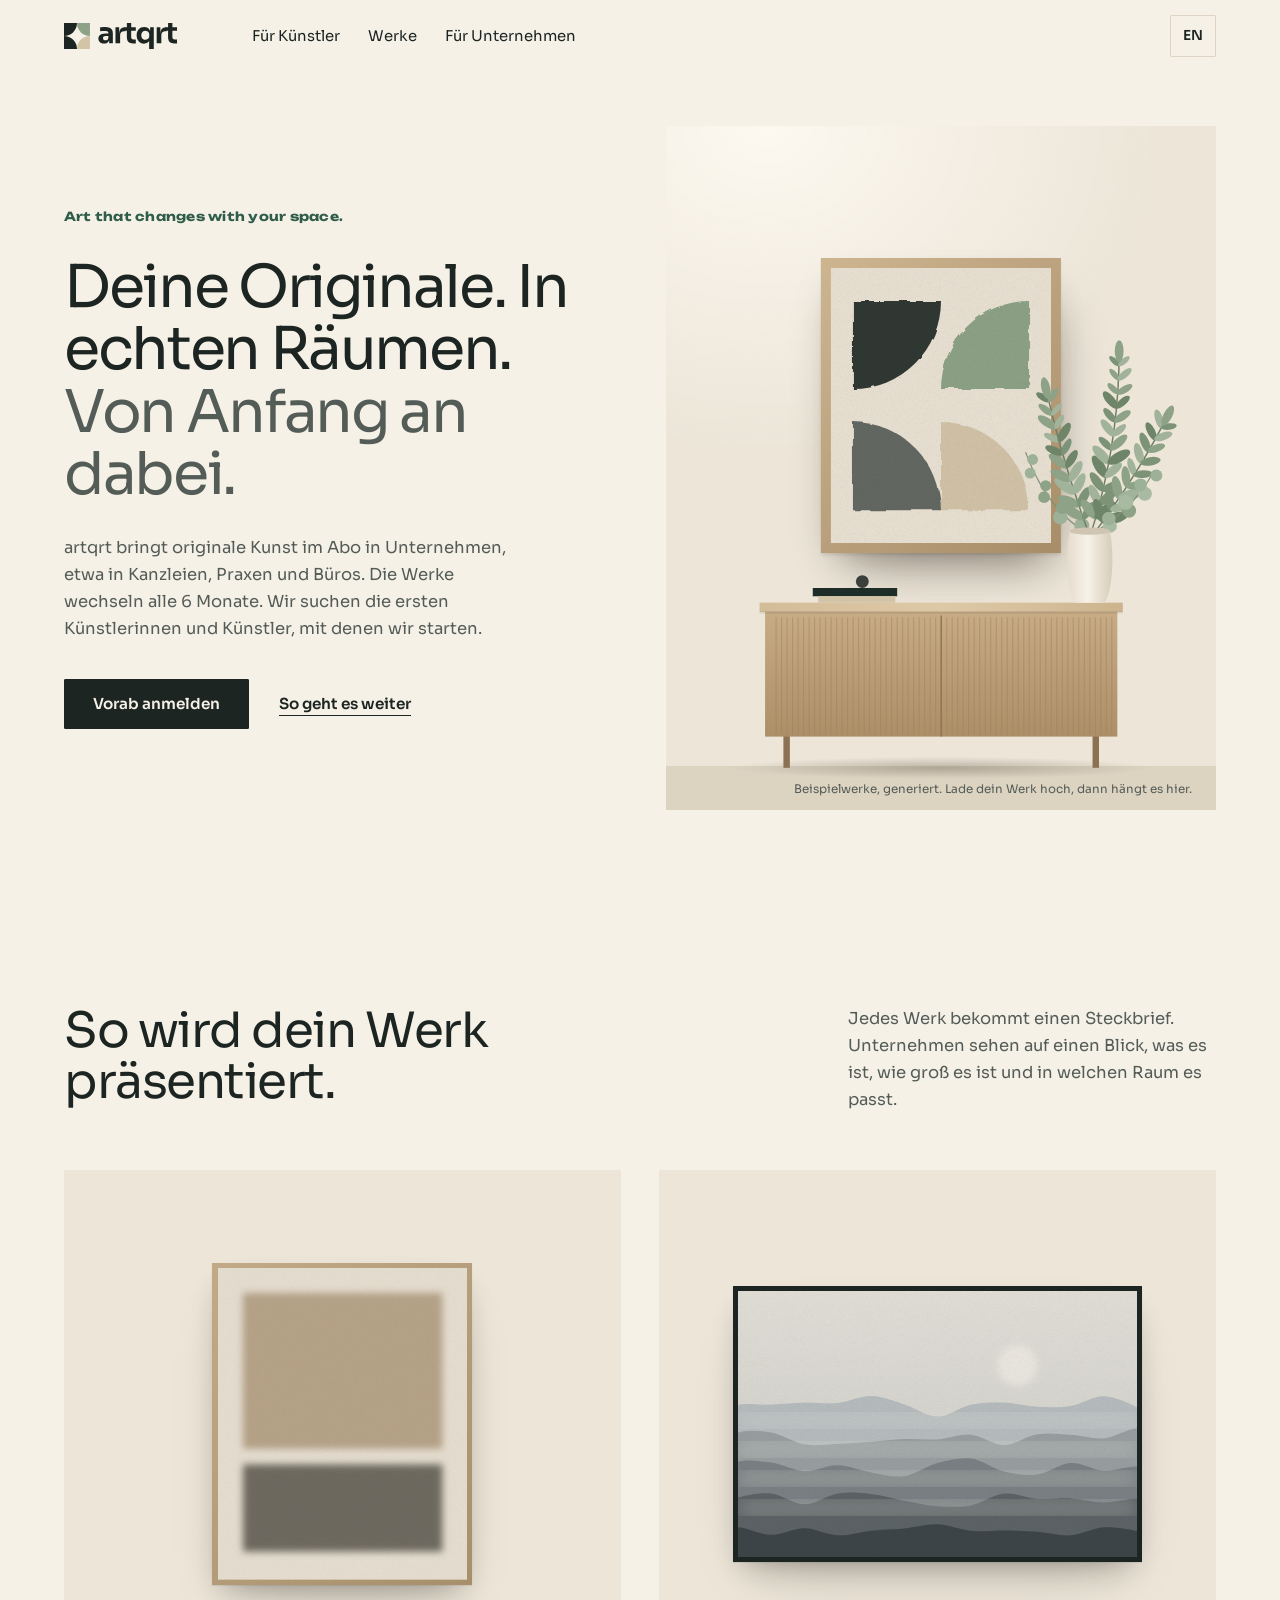
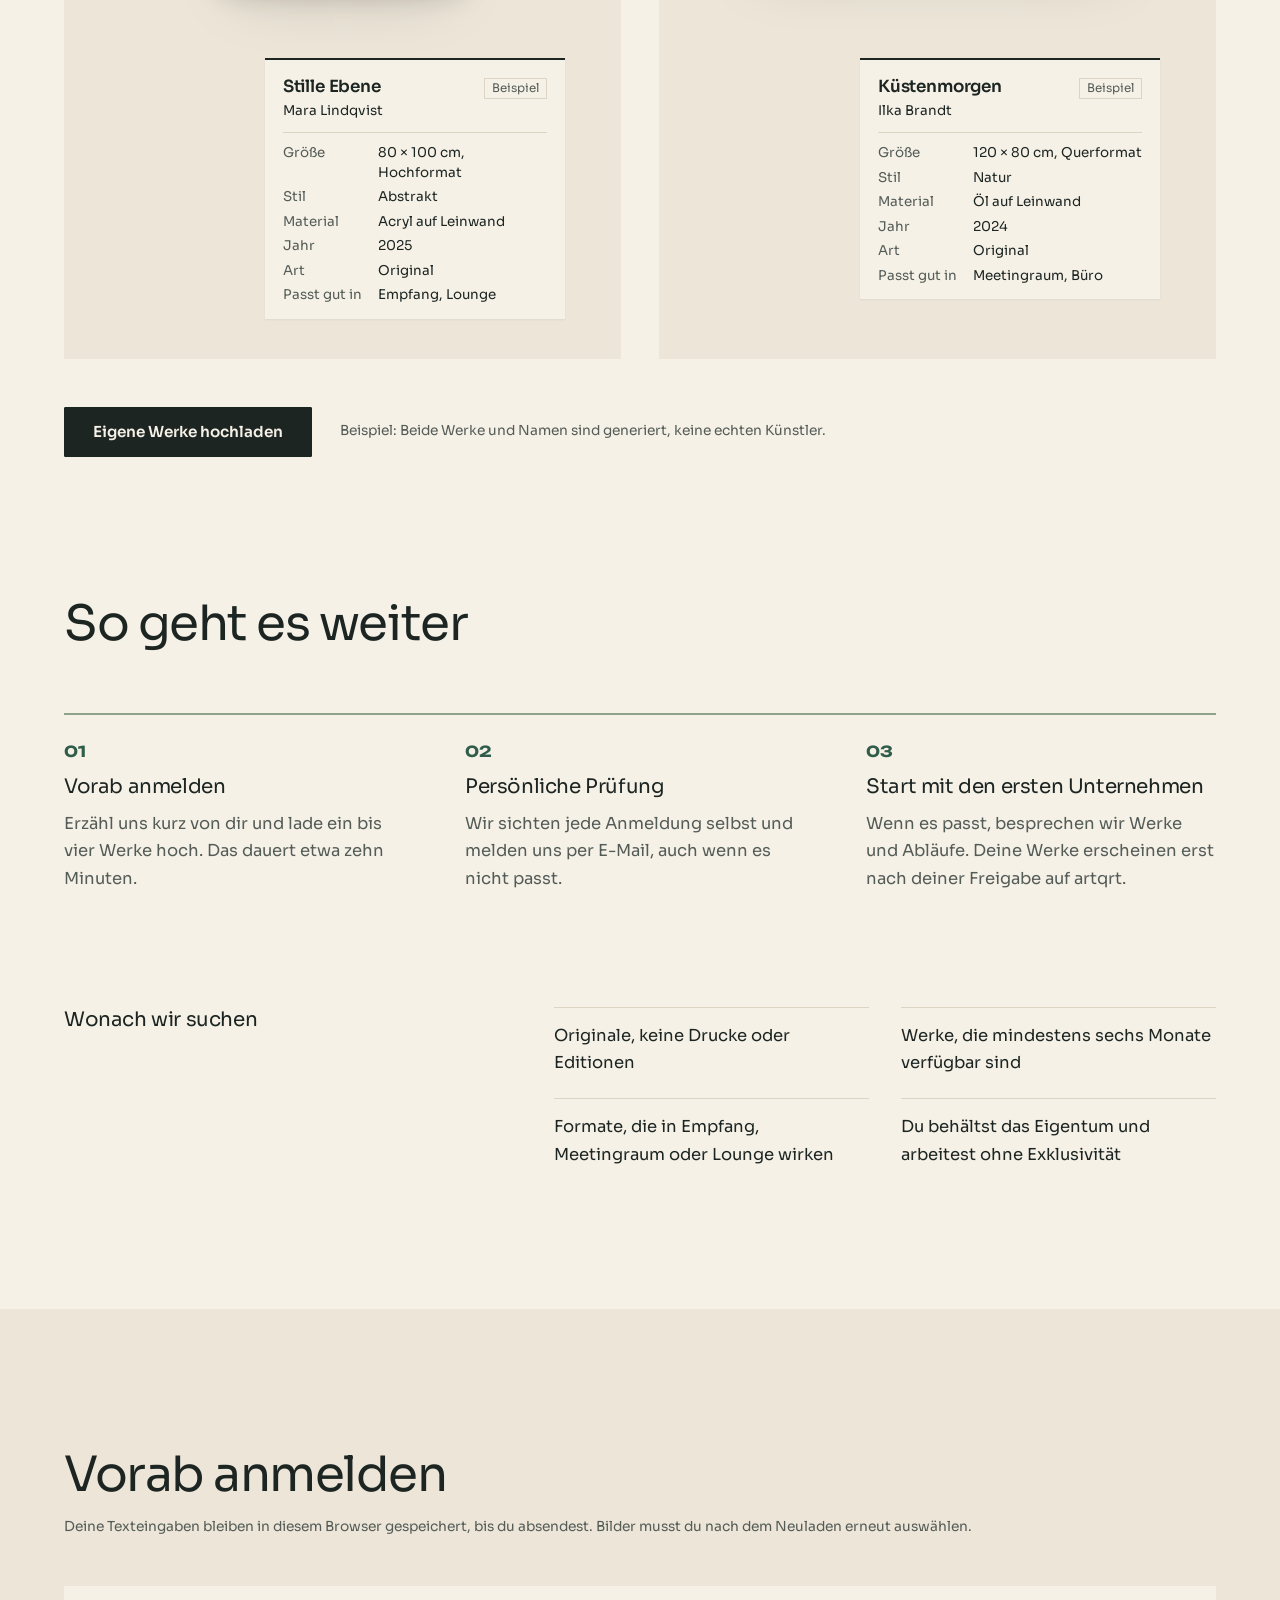
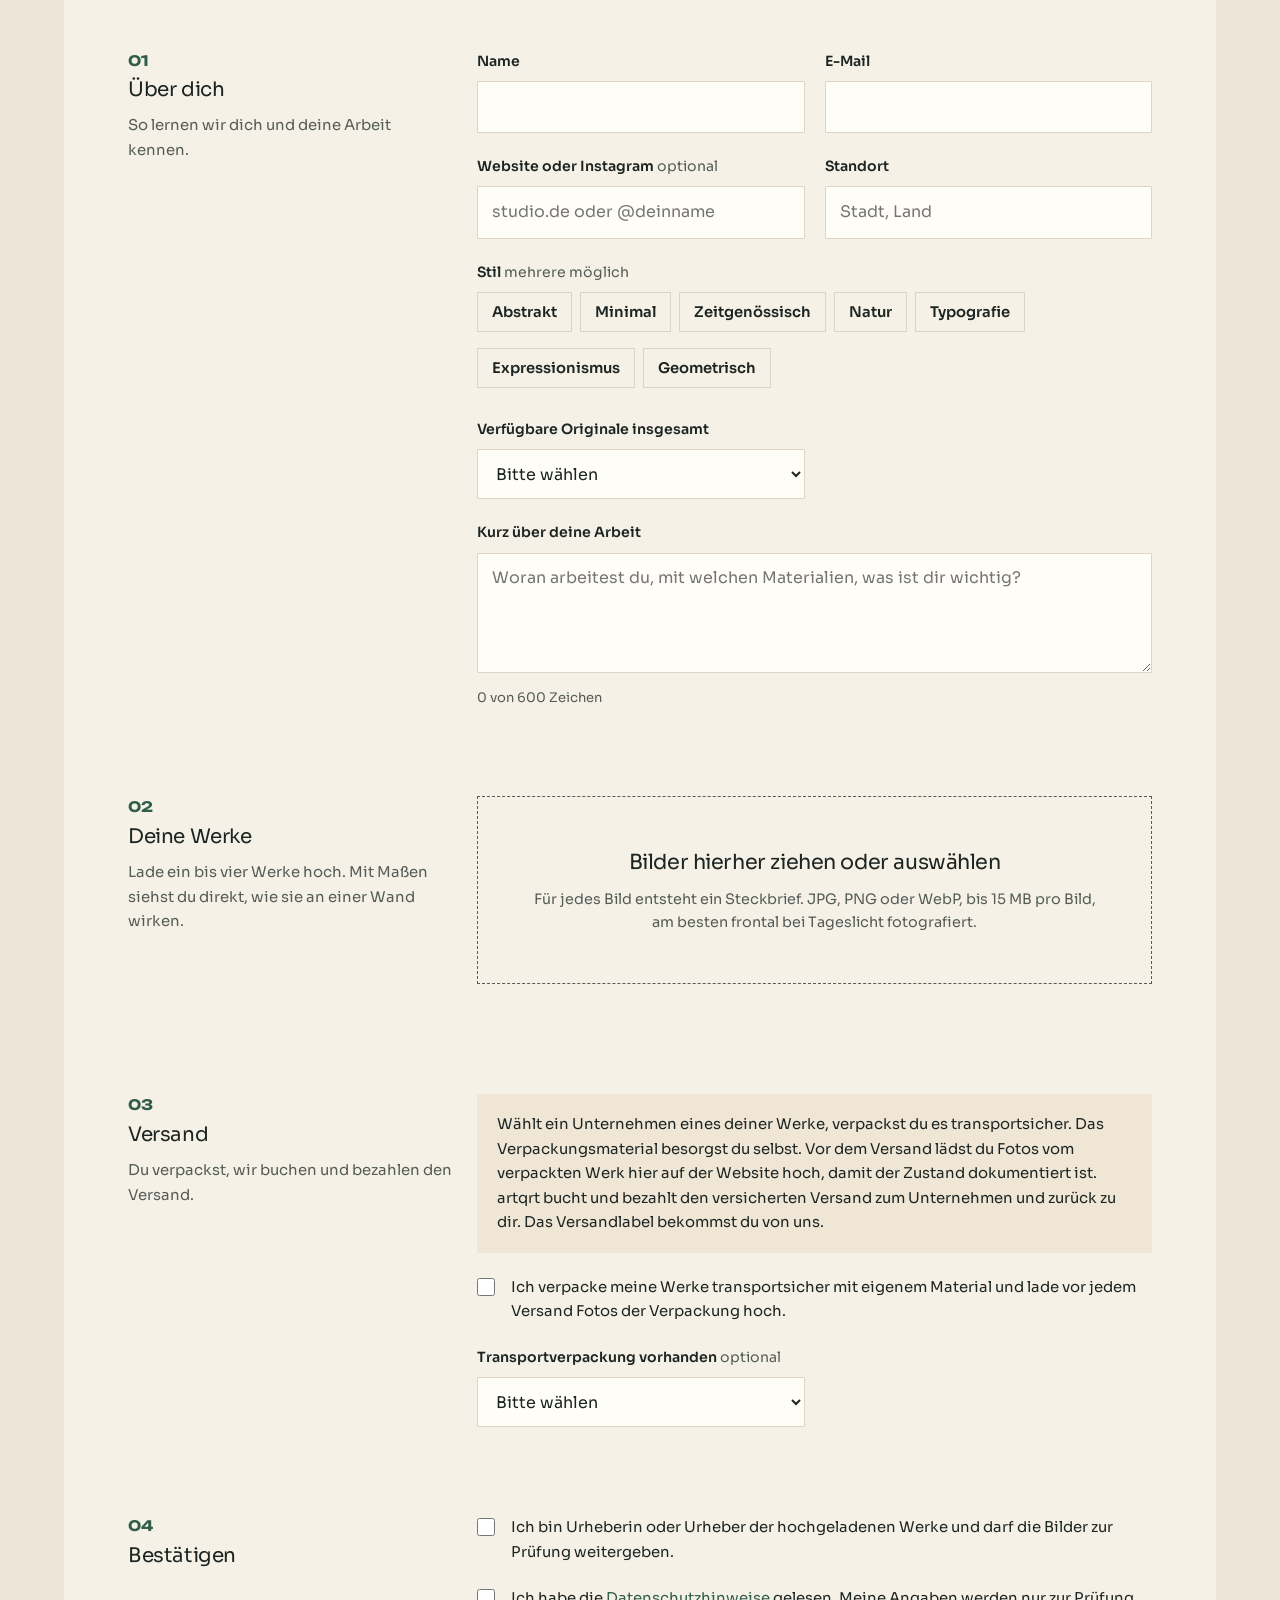
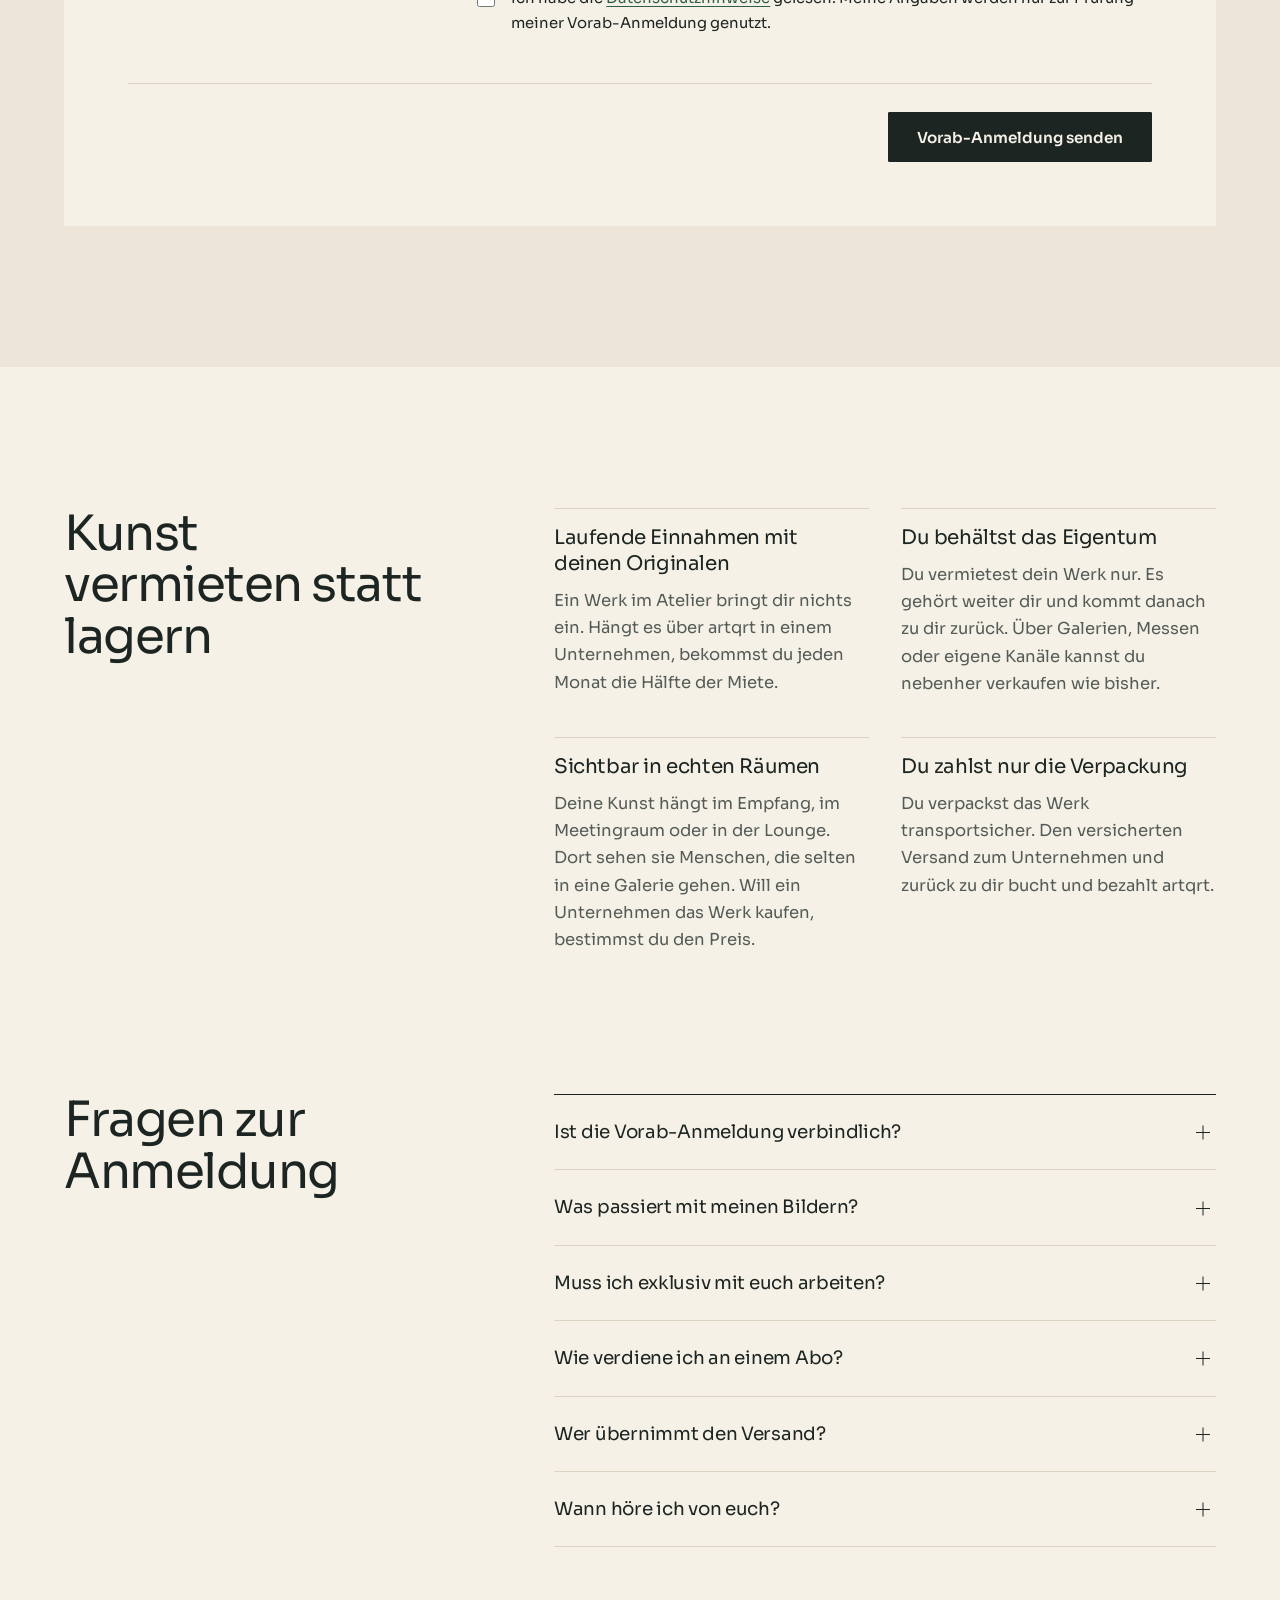
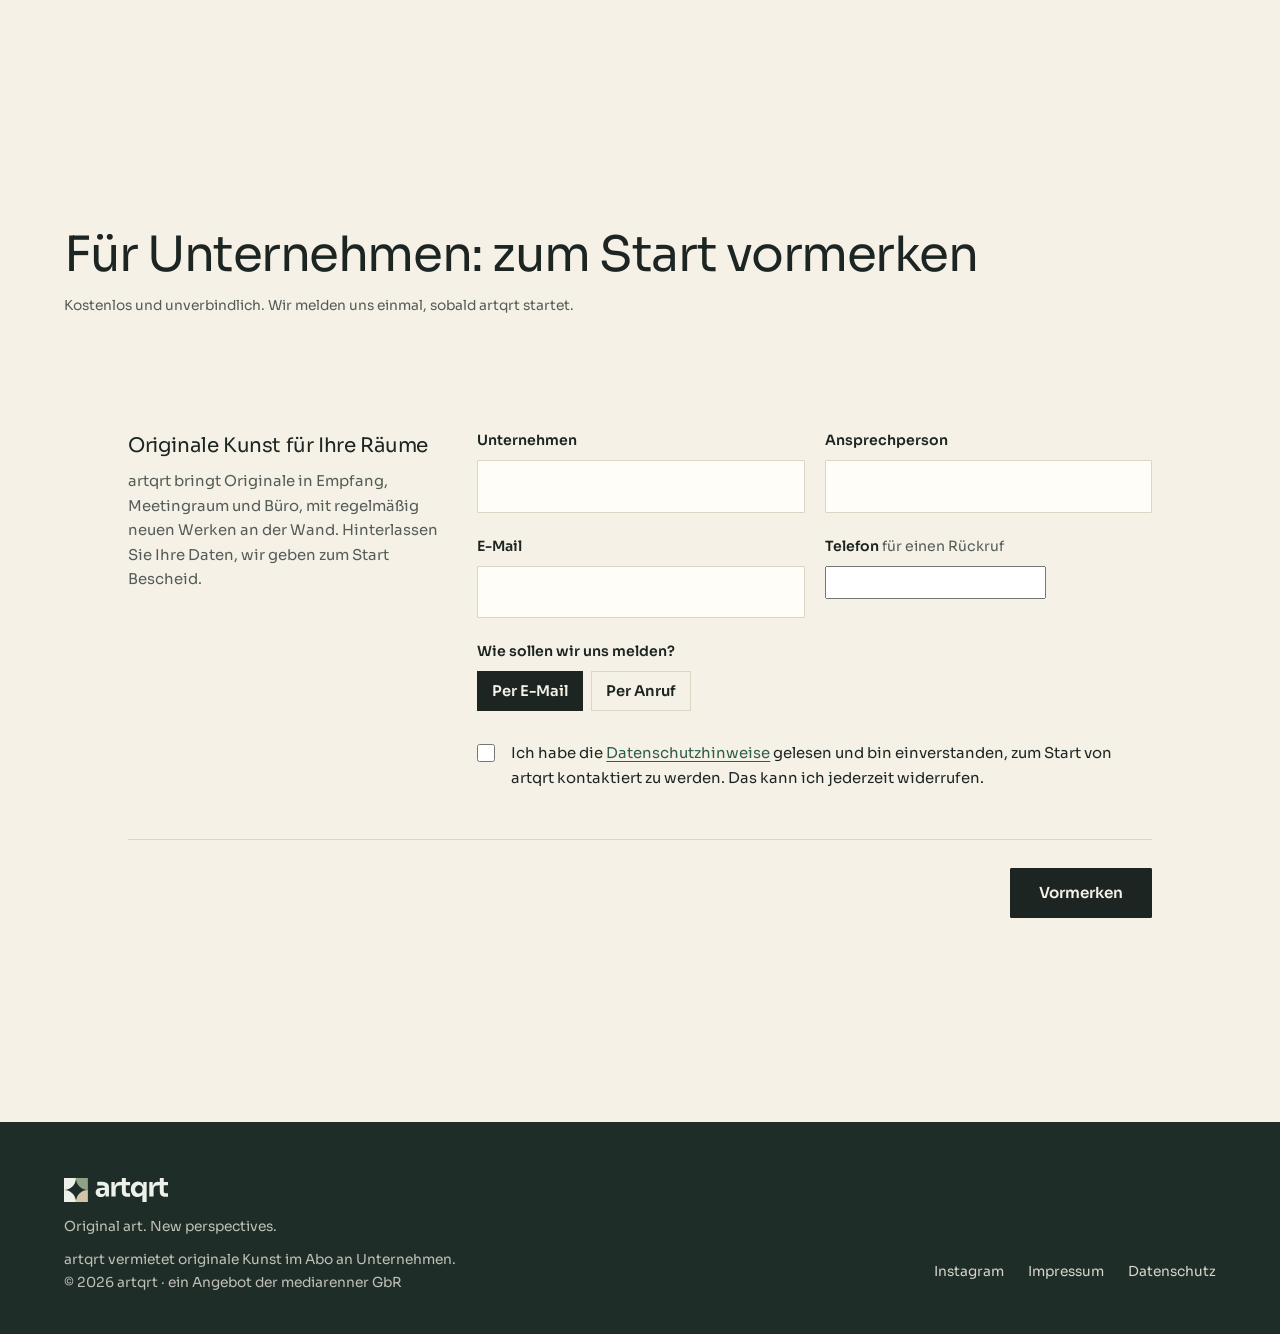
==== index.html @ 98130617 "Klarere Fehlermeldungen bei doppelter Anmeldung und abgelehntem Werk Co-Authored-By: Claude Opus 5.5" ====
<!DOCTYPE html>
<html lang="de" data-title-en="Rent out your art as an artist: pre-register now | artqrt">
<head>
<meta charset="utf-8">
<meta name="viewport" content="width=device-width, initial-scale=1, viewport-fit=cover">
<title>Kunst vermieten als Künstler: jetzt vorab anmelden | artqrt</title>
<meta name="description" content="Vermiete deine Originale an Unternehmen und verdiene an jedem Abo-Monat mit. Du behältst das Eigentum, ohne Exklusivität. Jetzt ein bis vier Werke einreichen.">
<link rel="canonical" href="https://www.artqrt.de/">
<meta property="og:type" content="website">
<meta property="og:site_name" content="artqrt">
<meta property="og:locale" content="de_DE">
<meta property="og:url" content="https://www.artqrt.de/">
<meta property="og:title" content="Kunst vermieten als Künstler: jetzt vorab anmelden | artqrt">
<meta property="og:description" content="Vermiete deine Originale an Unternehmen und verdiene an jedem Abo-Monat mit. Du behältst das Eigentum, ohne Exklusivität. Jetzt ein bis vier Werke einreichen.">
<meta property="og:image" content="https://www.artqrt.de/assets/og.png">
<meta property="og:image:width" content="1200">
<meta property="og:image:height" content="630">
<meta property="og:image:alt" content="artqrt: originale Kunst im Abo für Unternehmen">
<meta name="twitter:card" content="summary_large_image">
<script type="application/ld+json">{"@context": "https://schema.org", "@graph": [{"@type": "Organization", "@id": "https://www.artqrt.de/#org", "name": "artqrt", "legalName": "mediarenner GbR", "description": "artqrt vermietet originale Kunst im Abo an Unternehmen. Die Werke wechseln alle 6 Monate, Versand und Versicherung sind im Preis enthalten.", "url": "https://www.artqrt.de/", "logo": "https://www.artqrt.de/assets/logo.svg", "email": "info@artqrt.de", "telephone": "+49 176 47305606", "vatID": "DE364329565", "address": {"@type": "PostalAddress", "streetAddress": "Liskircherstraße 17", "postalCode": "93049", "addressLocality": "Regensburg", "addressCountry": "DE"}, "slogan": "Art that changes with your space.", "sameAs": ["https://www.instagram.com/artqrt.official/"]}, {"@type": "BreadcrumbList", "itemListElement": [{"@type": "ListItem", "position": 1, "name": "artqrt", "item": "https://www.artqrt.de/"}, {"@type": "ListItem", "position": 2, "name": "Für Künstler", "item": "https://www.artqrt.de/"}]}, {"@type": "FAQPage", "mainEntity": [{"@type": "Question", "name": "Ist die Vorab-Anmeldung verbindlich?", "acceptedAnswer": {"@type": "Answer", "text": "Nein. Sie ist kostenlos und unverbindlich. Eine Vereinbarung schließen wir erst, wenn beide Seiten zusammenarbeiten möchten."}}, {"@type": "Question", "name": "Was passiert mit meinen Bildern?", "acceptedAnswer": {"@type": "Answer", "text": "Wir nutzen sie nur, um deine Vorab-Anmeldung zu prüfen. Ohne deine ausdrückliche Zustimmung wird nichts veröffentlicht."}}, {"@type": "Question", "name": "Muss ich exklusiv mit euch arbeiten?", "acceptedAnswer": {"@type": "Answer", "text": "Nein. Deine Werke bleiben dein Eigentum. Du verkaufst weiter über Galerien, Messen oder deine eigenen Kanäle."}}, {"@type": "Question", "name": "Wer übernimmt den Versand?", "acceptedAnswer": {"@type": "Answer", "text": "Du verpackst das Werk transportsicher mit eigenem Material und lädst Fotos der Verpackung hoch. artqrt bucht und bezahlt den versicherten Versand zum Unternehmen und zurück zu dir."}}, {"@type": "Question", "name": "Wann höre ich von euch?", "acceptedAnswer": {"@type": "Answer", "text": "Wir prüfen Vorab-Anmeldungen in der Reihenfolge des Eingangs und melden uns bei allen, auch wenn es aktuell nicht passt."}}]}]}</script>
<link rel="icon" href="assets/favicon.svg" type="image/svg+xml">
<meta name="theme-color" content="#F6F1E7">
<meta name="color-scheme" content="light">
<link rel="stylesheet" href="assets/site.css">
<script src="assets/site.js"></script>
</head>
<body>
<header class="nav" id="nav">
  <div class="wrap nav-in">
    <a href="index.html" class="brand" aria-label="artqrt Startseite" data-en-label="artqrt home"><img class="logo" src="assets/logo.svg" alt="artqrt" width="113" height="26"></a>
    <nav class="nav-links" aria-label="Hauptnavigation" data-en-label="Main navigation">
      <a href="index.html#anmelden" data-en="For artists">Für Künstler</a>
      <a href="bibliothek.html" data-en="Works">Werke</a>
      <a href="index.html#unternehmen" data-en="For companies">Für Unternehmen</a>
    </nav>
    <div class="nav-tools">
      <button class="lang" id="lang" type="button">EN</button>
    </div>
  </div>
</header>
<svg width="0" height="0" style="position:absolute" aria-hidden="true"><defs>
  <filter id="grain" x="0" y="0" width="100%" height="100%"><feTurbulence type="fractalNoise" baseFrequency=".85" numOctaves="2" stitchTiles="stitch"/><feColorMatrix type="saturate" values="0"/></filter>
  <filter id="soft" x="-15%" y="-15%" width="130%" height="130%"><feGaussianBlur stdDeviation="9"/></filter>
  <filter id="haze" x="-10%" y="-10%" width="120%" height="120%"><feGaussianBlur stdDeviation="22"/></filter>
  <filter id="soft2" x="-5%" y="-5%" width="110%" height="110%"><feTurbulence type="fractalNoise" baseFrequency=".035" numOctaves="3" seed="4" result="n"/><feDisplacementMap in="SourceGraphic" in2="n" scale="9"/></filter>
</defs></svg>



<main id="top">
  <section class="hero" aria-labelledby="h1">
    <div class="wrap hero-grid">
      <div class="hero-copy">
        <p class="kicker">Art that changes with your space.</p>
        <h1 id="h1" data-en="Your originals. In real rooms. &lt;span&gt;In from the start.&lt;/span&gt;">Deine Originale. In echten Räumen. <span>Von Anfang an dabei.</span></h1>
        <p class="hero-sub" data-en="&lt;span data-brand&gt;artqrt&lt;/span&gt; brings original art by subscription into companies such as law firms, medical practices and offices. The works change every 6 months. We are looking for the first artists to start with."><span data-brand>artqrt</span> bringt originale Kunst im Abo in Unternehmen, etwa in Kanzleien, Praxen und Büros. Die Werke wechseln alle 6 Monate. Wir suchen die ersten Künstlerinnen und Künstler, mit denen wir starten.</p>
        <div class="hero-cta">
          <a href="#anmelden" class="btn" data-en="Pre-register">Vorab anmelden</a>
          <a href="#ablauf" class="link" data-en="What happens next">So geht es weiter</a>
        </div>
      </div>
      <div class="hero-scene" aria-hidden="true">
        <div class="room">
          <div class="painting" id="painting"><div class="canvas" id="canvas"><svg viewBox="0 0 400 500" preserveAspectRatio="xMidYMid slice" role="img" aria-label="Beispielwerk, generiert">
<rect width="400" height="500" fill="#EAE2D3"/>
<path d="M40 60 H200 A160 160 0 0 1 40 220 Z" fill="#1C2522" filter="url(#soft2)" opacity=".9"/>
<path d="M360 220 H200 A160 160 0 0 1 360 60 Z" fill="#8DA287" filter="url(#soft2)"/>
<path d="M40 440 V280 A160 160 0 0 1 200 440 Z" fill="#545C57" filter="url(#soft2)" opacity=".9"/>
<path d="M200 280 A160 160 0 0 1 360 440 H200 Z" fill="#D3C4A8" filter="url(#soft2)"/>
<rect width="400" height="500" filter="url(#grain)" opacity=".18" style="mix-blend-mode:multiply"/>
</svg></div></div>
          <svg class="room-svg" viewBox="0 0 600 750" preserveAspectRatio="xMidYMax meet" aria-hidden="true">
<defs>
 <linearGradient id="oak" x1="0" y1="0" x2="0" y2="1"><stop offset="0" stop-color="#C7AC86"/><stop offset="1" stop-color="#AD8F67"/></linearGradient>
 <linearGradient id="oakTop" x1="0" y1="0" x2="1" y2="0"><stop offset="0" stop-color="#D3BC98"/><stop offset=".5" stop-color="#DEC9A6"/><stop offset="1" stop-color="#CDB48F"/></linearGradient>
 <linearGradient id="vase" x1="0" y1="0" x2="1" y2="0"><stop offset="0" stop-color="#E4DCCD"/><stop offset=".45" stop-color="#F7F2E8"/><stop offset="1" stop-color="#D6CCBA"/></linearGradient>
 <radialGradient id="floorShadow" cx=".5" cy=".5" r=".5"><stop offset="0" stop-color="#3B3328" stop-opacity=".28"/><stop offset="1" stop-color="#3B3328" stop-opacity="0"/></radialGradient>
</defs>
<rect x="0" y="702" width="600" height="48" fill="var(--floor)"/>
<ellipse cx="300" cy="704" rx="230" ry="12" fill="url(#floorShadow)"/>
<rect x="128" y="668" width="7" height="36" fill="#8C7152"/><rect x="465" y="668" width="7" height="36" fill="#8C7152"/>
<rect x="108" y="532" width="384" height="138" fill="url(#oak)"/>
<g stroke="#9C7F5A" stroke-opacity=".55" stroke-width="1"><line x1="120" y1="540" x2="120" y2="668"/><line x1="126" y1="540" x2="126" y2="668"/><line x1="132" y1="540" x2="132" y2="668"/><line x1="138" y1="540" x2="138" y2="668"/><line x1="144" y1="540" x2="144" y2="668"/><line x1="150" y1="540" x2="150" y2="668"/><line x1="156" y1="540" x2="156" y2="668"/><line x1="162" y1="540" x2="162" y2="668"/><line x1="168" y1="540" x2="168" y2="668"/><line x1="174" y1="540" x2="174" y2="668"/><line x1="180" y1="540" x2="180" y2="668"/><line x1="186" y1="540" x2="186" y2="668"/><line x1="192" y1="540" x2="192" y2="668"/><line x1="198" y1="540" x2="198" y2="668"/><line x1="204" y1="540" x2="204" y2="668"/><line x1="210" y1="540" x2="210" y2="668"/><line x1="216" y1="540" x2="216" y2="668"/><line x1="222" y1="540" x2="222" y2="668"/><line x1="228" y1="540" x2="228" y2="668"/><line x1="234" y1="540" x2="234" y2="668"/><line x1="240" y1="540" x2="240" y2="668"/><line x1="246" y1="540" x2="246" y2="668"/><line x1="252" y1="540" x2="252" y2="668"/><line x1="258" y1="540" x2="258" y2="668"/><line x1="264" y1="540" x2="264" y2="668"/><line x1="270" y1="540" x2="270" y2="668"/><line x1="276" y1="540" x2="276" y2="668"/><line x1="282" y1="540" x2="282" y2="668"/><line x1="288" y1="540" x2="288" y2="668"/><line x1="294" y1="540" x2="294" y2="668"/><line x1="300" y1="540" x2="300" y2="668"/><line x1="306" y1="540" x2="306" y2="668"/><line x1="312" y1="540" x2="312" y2="668"/><line x1="318" y1="540" x2="318" y2="668"/><line x1="324" y1="540" x2="324" y2="668"/><line x1="330" y1="540" x2="330" y2="668"/><line x1="336" y1="540" x2="336" y2="668"/><line x1="342" y1="540" x2="342" y2="668"/><line x1="348" y1="540" x2="348" y2="668"/><line x1="354" y1="540" x2="354" y2="668"/><line x1="360" y1="540" x2="360" y2="668"/><line x1="366" y1="540" x2="366" y2="668"/><line x1="372" y1="540" x2="372" y2="668"/><line x1="378" y1="540" x2="378" y2="668"/><line x1="384" y1="540" x2="384" y2="668"/><line x1="390" y1="540" x2="390" y2="668"/><line x1="396" y1="540" x2="396" y2="668"/><line x1="402" y1="540" x2="402" y2="668"/><line x1="408" y1="540" x2="408" y2="668"/><line x1="414" y1="540" x2="414" y2="668"/><line x1="420" y1="540" x2="420" y2="668"/><line x1="426" y1="540" x2="426" y2="668"/><line x1="432" y1="540" x2="432" y2="668"/><line x1="438" y1="540" x2="438" y2="668"/><line x1="444" y1="540" x2="444" y2="668"/><line x1="450" y1="540" x2="450" y2="668"/><line x1="456" y1="540" x2="456" y2="668"/><line x1="462" y1="540" x2="462" y2="668"/><line x1="468" y1="540" x2="468" y2="668"/><line x1="474" y1="540" x2="474" y2="668"/><line x1="480" y1="540" x2="480" y2="668"/><line x1="486" y1="540" x2="486" y2="668"/></g>
<line x1="300" y1="538" x2="300" y2="670" stroke="#8C7152" stroke-width="1.4"/>
<rect x="102" y="524" width="396" height="10" fill="url(#oakTop)"/>
<rect x="102" y="533" width="396" height="3" fill="#000" opacity=".08"/>
<rect x="160" y="508" width="92" height="9" fill="#1F2D28"/><rect x="166" y="517" width="84" height="7" fill="#D3C4A8"/>
<circle cx="214" cy="501" r="7" fill="#1C2522" opacity=".85"/>
<g transform="translate(42,0)"><path d="M416,448 Q372,420 350,360" fill="none" stroke="#7E8F78" stroke-width="1.3"/><circle cx="411.2" cy="440.0" r="8.2" fill="#9DB098"/><circle cx="387.8" cy="430.8" r="7.9" fill="#9DB098"/><circle cx="389.7" cy="420.5" r="6.8" fill="#8DA287"/><circle cx="370.2" cy="409.0" r="6.4" fill="#8DA287"/><circle cx="371.9" cy="396.4" r="6.0" fill="#8DA287"/><circle cx="355.0" cy="382.7" r="5.9" fill="#9DB098"/><circle cx="357.7" cy="367.9" r="5.9" fill="#9DB098"/><path d="M418,446 Q390,370 372,290" fill="none" stroke="#6E7F68" stroke-width="1.6" stroke-linecap="round"/><ellipse cx="402.6" cy="426.2" rx="13.3" ry="5.3" fill="#8DA287" transform="rotate(-150.3 402.6 426.2)"/><ellipse cx="418.4" cy="423.8" rx="11.1" ry="4.4" fill="#7D9377" transform="rotate(-57.0 418.4 423.8)"/><ellipse cx="397.3" cy="413.7" rx="13.1" ry="5.2" fill="#8DA287" transform="rotate(-157.5 397.3 413.7)"/><ellipse cx="413.4" cy="408.7" rx="12.1" ry="4.8" fill="#7D9377" transform="rotate(-61.3 413.4 408.7)"/><ellipse cx="393.2" cy="397.1" rx="14.0" ry="5.6" fill="#A2B39B" transform="rotate(-145.1 393.2 397.1)"/><ellipse cx="408.4" cy="394.2" rx="12.4" ry="5.0" fill="#A2B39B" transform="rotate(-63.8 408.4 394.2)"/><ellipse cx="388.7" cy="385.3" rx="12.6" ry="5.1" fill="#8DA287" transform="rotate(-154.7 388.7 385.3)"/><ellipse cx="404.6" cy="380.5" rx="12.4" ry="5.0" fill="#A2B39B" transform="rotate(-59.8 404.6 380.5)"/><ellipse cx="385.6" cy="369.7" rx="12.3" ry="4.9" fill="#8DA287" transform="rotate(-144.7 385.6 369.7)"/><ellipse cx="400.0" cy="367.4" rx="11.3" ry="4.5" fill="#6F8569" transform="rotate(-58.4 400.0 367.4)"/><ellipse cx="381.5" cy="358.2" rx="10.8" ry="4.3" fill="#6F8569" transform="rotate(-157.6 381.5 358.2)"/><ellipse cx="394.5" cy="354.0" rx="9.8" ry="3.9" fill="#7D9377" transform="rotate(-62.9 394.5 354.0)"/><ellipse cx="378.7" cy="344.1" rx="9.4" ry="3.8" fill="#A2B39B" transform="rotate(-155.4 378.7 344.1)"/><ellipse cx="392.0" cy="338.4" rx="12.0" ry="4.8" fill="#6F8569" transform="rotate(-58.9 392.0 338.4)"/><ellipse cx="373.6" cy="327.4" rx="12.0" ry="4.8" fill="#8DA287" transform="rotate(-146.5 373.6 327.4)"/><ellipse cx="386.7" cy="326.7" rx="8.7" ry="3.5" fill="#A2B39B" transform="rotate(-58.5 386.7 326.7)"/><ellipse cx="372.0" cy="313.8" rx="9.6" ry="3.8" fill="#8DA287" transform="rotate(-143.1 372.0 313.8)"/><ellipse cx="383.6" cy="313.5" rx="8.0" ry="3.2" fill="#A2B39B" transform="rotate(-48.8 383.6 313.5)"/><ellipse cx="368.9" cy="300.2" rx="8.6" ry="3.5" fill="#6F8569" transform="rotate(-146.2 368.9 300.2)"/><ellipse cx="379.9" cy="297.8" rx="9.0" ry="3.6" fill="#8DA287" transform="rotate(-55.8 379.9 297.8)"/><ellipse cx="372.0" cy="290.0" rx="12.0" ry="4.8" fill="#8DA287" transform="rotate(-102.7 372.0 290.0)"/><path d="M422,446 Q452,350 452,250" fill="none" stroke="#6E7F68" stroke-width="1.6" stroke-linecap="round"/><ellipse cx="419.1" cy="422.1" rx="13.0" ry="5.2" fill="#8DA287" transform="rotate(-128.9 419.1 422.1)"/><ellipse cx="436.7" cy="423.6" rx="14.2" ry="5.7" fill="#6F8569" transform="rotate(-36.7 436.7 423.6)"/><ellipse cx="425.5" cy="406.6" rx="12.2" ry="4.9" fill="#A2B39B" transform="rotate(-117.0 425.5 406.6)"/><ellipse cx="439.3" cy="409.3" rx="12.6" ry="5.0" fill="#7D9377" transform="rotate(-38.8 439.3 409.3)"/><ellipse cx="427.9" cy="392.3" rx="12.4" ry="4.9" fill="#7D9377" transform="rotate(-124.8 427.9 392.3)"/><ellipse cx="442.8" cy="397.4" rx="10.6" ry="4.2" fill="#7D9377" transform="rotate(-25.2 442.8 397.4)"/><ellipse cx="430.9" cy="375.8" rx="14.0" ry="5.6" fill="#6F8569" transform="rotate(-121.9 430.9 375.8)"/><ellipse cx="445.7" cy="379.7" rx="11.8" ry="4.7" fill="#A2B39B" transform="rotate(-40.3 445.7 379.7)"/><ellipse cx="432.6" cy="362.9" rx="13.2" ry="5.3" fill="#A2B39B" transform="rotate(-132.9 432.6 362.9)"/><ellipse cx="451.6" cy="365.4" rx="13.9" ry="5.6" fill="#6F8569" transform="rotate(-29.2 451.6 365.4)"/><ellipse cx="437.0" cy="350.4" rx="9.7" ry="3.9" fill="#7D9377" transform="rotate(-135.8 437.0 350.4)"/><ellipse cx="451.4" cy="349.3" rx="12.0" ry="4.8" fill="#8DA287" transform="rotate(-41.6 451.4 349.3)"/><ellipse cx="439.4" cy="333.4" rx="11.3" ry="4.5" fill="#A2B39B" transform="rotate(-127.7 439.4 333.4)"/><ellipse cx="452.1" cy="336.0" rx="9.4" ry="3.8" fill="#A2B39B" transform="rotate(-40.3 452.1 336.0)"/><ellipse cx="441.7" cy="319.7" rx="9.8" ry="3.9" fill="#7D9377" transform="rotate(-131.5 441.7 319.7)"/><ellipse cx="455.5" cy="321.0" rx="10.6" ry="4.3" fill="#8DA287" transform="rotate(-33.5 455.5 321.0)"/><ellipse cx="442.4" cy="303.1" rx="11.7" ry="4.7" fill="#6F8569" transform="rotate(-129.8 442.4 303.1)"/><ellipse cx="455.8" cy="305.4" rx="9.8" ry="3.9" fill="#6F8569" transform="rotate(-40.7 455.8 305.4)"/><ellipse cx="445.3" cy="290.7" rx="8.1" ry="3.2" fill="#8DA287" transform="rotate(-134.7 445.3 290.7)"/><ellipse cx="457.9" cy="291.6" rx="9.6" ry="3.8" fill="#8DA287" transform="rotate(-30.3 457.9 291.6)"/><ellipse cx="446.8" cy="275.3" rx="7.8" ry="3.1" fill="#8DA287" transform="rotate(-130.1 446.8 275.3)"/><ellipse cx="457.9" cy="275.1" rx="9.6" ry="3.8" fill="#A2B39B" transform="rotate(-40.0 457.9 275.1)"/><ellipse cx="446.9" cy="260.7" rx="7.5" ry="3.0" fill="#7D9377" transform="rotate(-136.9 446.9 260.7)"/><ellipse cx="457.2" cy="260.8" rx="7.8" ry="3.1" fill="#A2B39B" transform="rotate(-40.4 457.2 260.8)"/><ellipse cx="452.0" cy="250.0" rx="12.0" ry="4.8" fill="#8DA287" transform="rotate(-90.0 452.0 250.0)"/><path d="M425,448 Q472,385 505,320" fill="none" stroke="#6E7F68" stroke-width="1.6" stroke-linecap="round"/><ellipse cx="430.2" cy="423.9" rx="13.6" ry="5.4" fill="#6F8569" transform="rotate(-109.3 430.2 423.9)"/><ellipse cx="447.1" cy="431.8" rx="14.8" ry="5.9" fill="#6F8569" transform="rotate(-15.7 447.1 431.8)"/><ellipse cx="441.3" cy="412.5" rx="11.6" ry="4.6" fill="#7D9377" transform="rotate(-100.7 441.3 412.5)"/><ellipse cx="453.4" cy="419.6" rx="11.8" ry="4.7" fill="#A2B39B" transform="rotate(-17.1 453.4 419.6)"/><ellipse cx="449.6" cy="398.6" rx="13.0" ry="5.2" fill="#8DA287" transform="rotate(-101.6 449.6 398.6)"/><ellipse cx="464.3" cy="406.5" rx="14.3" ry="5.7" fill="#A2B39B" transform="rotate(-16.0 464.3 406.5)"/><ellipse cx="459.3" cy="386.7" rx="11.8" ry="4.7" fill="#8DA287" transform="rotate(-96.0 459.3 386.7)"/><ellipse cx="469.9" cy="396.3" rx="10.7" ry="4.3" fill="#8DA287" transform="rotate(-5.9 469.9 396.3)"/><ellipse cx="465.7" cy="375.9" rx="10.1" ry="4.0" fill="#A2B39B" transform="rotate(-107.9 465.7 375.9)"/><ellipse cx="477.9" cy="383.9" rx="10.5" ry="4.2" fill="#7D9377" transform="rotate(-3.8 477.9 383.9)"/><ellipse cx="473.5" cy="361.4" rx="11.8" ry="4.7" fill="#A2B39B" transform="rotate(-105.6 473.5 361.4)"/><ellipse cx="486.2" cy="369.9" rx="11.1" ry="4.5" fill="#7D9377" transform="rotate(-10.3 486.2 369.9)"/><ellipse cx="480.1" cy="349.3" rx="11.5" ry="4.6" fill="#7D9377" transform="rotate(-112.1 480.1 349.3)"/><ellipse cx="492.5" cy="355.7" rx="10.1" ry="4.1" fill="#8DA287" transform="rotate(-20.0 492.5 355.7)"/><ellipse cx="486.8" cy="337.2" rx="10.8" ry="4.3" fill="#6F8569" transform="rotate(-116.8 486.8 337.2)"/><ellipse cx="500.1" cy="342.7" rx="10.4" ry="4.2" fill="#A2B39B" transform="rotate(-19.8 500.1 342.7)"/><ellipse cx="495.4" cy="323.7" rx="10.8" ry="4.3" fill="#A2B39B" transform="rotate(-107.0 495.4 323.7)"/><ellipse cx="506.1" cy="332.0" rx="8.7" ry="3.5" fill="#7D9377" transform="rotate(-6.9 506.1 332.0)"/><ellipse cx="505.0" cy="320.0" rx="12.0" ry="4.8" fill="#8DA287" transform="rotate(-63.1 505.0 320.0)"/><path d="M424,448 Q470,420 490,380" fill="none" stroke="#7E8F78" stroke-width="1.3"/><circle cx="441.9" cy="440.3" r="7.6" fill="#A9BAA3"/><circle cx="440.7" cy="432.2" r="7.4" fill="#9DB098"/><circle cx="462.8" cy="423.7" r="7.7" fill="#8DA287"/><circle cx="459.2" cy="414.7" r="8.1" fill="#A9BAA3"/><circle cx="480.0" cy="405.3" r="7.7" fill="#A9BAA3"/><circle cx="475.3" cy="395.5" r="7.0" fill="#9DB098"/><circle cx="492.5" cy="385.3" r="6.6" fill="#9DB098"/><path d="M398 446 Q394 468 396 492 Q398 516 404 524 L436 524 Q442 516 444 492 Q446 468 442 446 Z" fill="url(#vase)"/>
<ellipse cx="420" cy="446" rx="22" ry="4" fill="#CFC5B2"/></g>
</svg>
        </div>
        <p class="room-note" id="roomNote">Beispielwerke, generiert. Lade dein Werk hoch, dann hängt es hier.</p>
      </div>
    </div>
  </section>

  <section class="section" aria-labelledby="exh" style="padding-bottom:0">
    <div class="wrap">
      <div class="grid12">
        <h2 id="exh" class="ex-h" data-en="How your work is presented.">So wird dein Werk präsentiert.</h2>
        <p class="muted ex-p" data-en="Every work gets a fact sheet. Companies see at a glance what it is, how big it is and which room it suits.">Jedes Werk bekommt einen Steckbrief. Unternehmen sehen auf einen Blick, was es ist, wie groß es ist und in welchen Raum es passt.</p>
      </div>
      <div class="examples" id="examples"></div>
      <div class="ex-cta"><a href="#anmelden" class="btn" data-en="Upload your own works">Eigene Werke hochladen</a><span class="muted small" data-en="Example: both works and names are generated, not real artists.">Beispiel: Beide Werke und Namen sind generiert, keine echten Künstler.</span></div>
    </div>
  </section>

  <section class="section" id="ablauf" aria-labelledby="abh">
    <div class="wrap">
      <h2 id="abh" data-en="What happens next">So geht es weiter</h2>
      <div class="process">
        <article><div class="n">01</div><h3 data-en="Pre-register">Vorab anmelden</h3><p data-en="Tell us a bit about yourself and upload one to four works. It takes about ten minutes.">Erzähl uns kurz von dir und lade ein bis vier Werke hoch. Das dauert etwa zehn Minuten.</p></article>
        <article><div class="n">02</div><h3 data-en="Personal review">Persönliche Prüfung</h3><p data-en="We look at every application ourselves and reply by email, even if it&#x27;s a no.">Wir sichten jede Anmeldung selbst und melden uns per E-Mail, auch wenn es nicht passt.</p></article>
        <article><div class="n">03</div><h3 data-en="Start with the first companies">Start mit den ersten Unternehmen</h3><p data-en="If it&#x27;s a fit, we talk through works and logistics. Your works only appear on artqrt once you approve.">Wenn es passt, besprechen wir Werke und Abläufe. Deine Werke erscheinen erst nach deiner Freigabe auf artqrt.</p></article>
      </div>
      <div class="grid12 criteria">
        <h3 data-en="What we&#x27;re looking for">Wonach wir suchen</h3>
        <ul>
          <li data-en="Originals, no prints or editions">Originale, keine Drucke oder Editionen</li>
          <li data-en="Works that are available for at least six months">Werke, die mindestens sechs Monate verfügbar sind</li>
          <li data-en="Formats that work in a reception, meeting room or lounge">Formate, die in Empfang, Meetingraum oder Lounge wirken</li>
          <li data-en="You keep ownership and there&#x27;s no exclusivity">Du behältst das Eigentum und arbeitest ohne Exklusivität</li>
        </ul>
      </div>
    </div>
  </section>

  <section class="form-sec" id="anmelden" aria-labelledby="fh">
    <div class="wrap" id="formWrap">
      <div class="form-head">
        <h2 id="fh" data-en="Pre-register">Vorab anmelden</h2>
        <p class="muted small" id="draftNote" data-en="Your text entries stay saved in this browser until you submit. You&#x27;ll need to pick images again after a reload.">Deine Texteingaben bleiben in diesem Browser gespeichert, bis du absendest. Bilder musst du nach dem Neuladen erneut auswählen.</p>
      </div>

      <form id="form" novalidate>
        <div style="position:absolute;left:-9999px" aria-hidden="true"><label>Website<input type="text" id="hp" name="company_website" tabindex="-1" autocomplete="off"></label></div>
        <fieldset>
          <div class="fs-title"><div class="n">01</div><h3 data-en="About you">Über dich</h3><p data-en="So we get to know you and your work.">So lernen wir dich und deine Arbeit kennen.</p></div>
          <div class="fs-body">
            <div class="field"><label for="name">Name</label><input id="name" name="name" type="text" autocomplete="name" required><div class="error" data-en="Enter your name.">Gib deinen Namen ein.</div></div>
            <div class="field"><label for="email" data-en="Email">E-Mail</label><input id="email" name="email" type="email" autocomplete="email" inputmode="email" required><div class="error" data-en="Enter a valid email address, for example name@studio.de.">Gib eine gültige E-Mail-Adresse ein, zum Beispiel name@studio.de.</div></div>
            <div class="field"><label for="web" data-en="Website or Instagram &lt;span class=&quot;opt&quot;&gt;optional&lt;/span&gt;">Website oder Instagram <span class="opt">optional</span></label><input id="web" name="web" type="text" placeholder="studio.de oder @deinname" data-en-placeholder="studio.com or @yourname"></div>
            <div class="field"><label for="city" data-en="Location">Standort</label><input id="city" name="city" type="text" autocomplete="address-level2" placeholder="Stadt, Land" data-en-placeholder="City, country" required><div class="error" data-en="Tell us where you work.">Gib an, wo du arbeitest.</div></div>
            <div class="field full" id="styleField"><span class="lbl" data-en="Style &lt;span class=&quot;opt&quot;&gt;pick several&lt;/span&gt;">Stil <span class="opt">mehrere möglich</span></span>
              <div class="chips" id="styles"></div><div class="error" data-en="Pick at least one style.">Wähle mindestens einen Stil.</div></div>
            <div class="field"><label for="count" data-en="Originals available in total">Verfügbare Originale insgesamt</label>
              <select id="count" name="count" required><option value="" data-en="Please choose">Bitte wählen</option><option data-en="1 to 5">1 bis 5</option><option data-en="6 to 15">6 bis 15</option><option data-en="16 to 40">16 bis 40</option><option data-en="More than 40">Mehr als 40</option></select><div class="error" data-en="Choose a number.">Wähle eine Anzahl.</div></div>
            <div class="field full"><label for="bio" data-en="About your work, briefly">Kurz über deine Arbeit</label><textarea id="bio" name="bio" maxlength="600" placeholder="Woran arbeitest du, mit welchen Materialien, was ist dir wichtig?" data-en-placeholder="What are you working on, with which materials, what matters to you?" required></textarea><div class="hint"><span id="bioCount">0</span> <span data-en="of 600 characters">von 600 Zeichen</span></div><div class="error" data-en="Write a few sentences about your work.">Schreib ein paar Sätze über deine Arbeit.</div></div>
          </div>
        </fieldset>

        <fieldset>
          <div class="fs-title"><div class="n">02</div><h3 data-en="Your works">Deine Werke</h3><p data-en="Upload one to four works. With dimensions you see right away how they look on a wall.">Lade ein bis vier Werke hoch. Mit Maßen siehst du direkt, wie sie an einer Wand wirken.</p></div>
          <div class="fs-body" id="worksField">
            <label class="drop" id="drop" for="files">
              <input id="files" type="file" accept="image/jpeg,image/png,image/webp" multiple>
              <strong><span class="d-desk" data-en="Drag images here or choose them">Bilder hierher ziehen oder auswählen</span><span class="d-touch" data-en="Choose photos">Fotos auswählen</span></strong>
              <p data-en="Each image gets a fact sheet. JPG, PNG or WebP, up to 15 MB per image, ideally shot straight on in daylight.">Für jedes Bild entsteht ein Steckbrief. JPG, PNG oder WebP, bis 15 MB pro Bild, am besten frontal bei Tageslicht fotografiert.</p>
            </label>
            <div class="counter" id="counter" aria-live="polite"></div>
            <div class="works" id="works"></div>
            <div class="field full" id="worksErr" style="margin-top:-8px"><div class="error" id="worksErrText">Lade mindestens ein Werk hoch.</div></div>
          </div>
        </fieldset>

        <fieldset>
          <div class="fs-title"><div class="n">03</div><h3 data-en="Shipping">Versand</h3><p data-en="You pack, we book and pay for shipping.">Du verpackst, wir buchen und bezahlen den Versand.</p></div>
          <div class="fs-body">
            <details class="field full ship-info" id="shipInfo" open><summary data-en="How shipping works">So läuft der Versand</summary><p data-en="When a company chooses one of your works, you pack it so it&#x27;s safe for transport. You get the packaging material yourself. Before shipping you upload photos of the packed work here on the website, so its condition is documented. artqrt books and pays for insured shipping to the company and back to you, and sends you the shipping label.">Wählt ein Unternehmen eines deiner Werke, verpackst du es transportsicher. Das Verpackungsmaterial besorgst du selbst. Vor dem Versand lädst du Fotos vom verpackten Werk hier auf der Website hoch, damit der Zustand dokumentiert ist. artqrt bucht und bezahlt den versicherten Versand zum Unternehmen und zurück zu dir. Das Versandlabel bekommst du von uns.</p></details>
            <div class="field full" id="shipField"><label class="check"><input type="checkbox" id="shipOk"><span data-en="I pack my works safely for transport with my own material and upload photos of the packaging before every shipment.">Ich verpacke meine Werke transportsicher mit eigenem Material und lade vor jedem Versand Fotos der Verpackung hoch.</span></label><div class="error" data-en="Please confirm that you&#x27;ll handle the packaging.">Bestätige bitte, dass du die Verpackung übernimmst.</div></div>
            <div class="field"><label for="pack" data-en="Transport packaging on hand &lt;span class=&quot;opt&quot;&gt;optional&lt;/span&gt;">Transportverpackung vorhanden <span class="opt">optional</span></label>
              <select id="pack" name="pack"><option value="" data-en="Please choose">Bitte wählen</option><option data-en="Yes, for all works">Ja, für alle Werke</option><option data-en="For some works">Für einige Werke</option><option data-en="No, I&#x27;ll get it when needed">Nein, besorge ich bei Bedarf</option></select></div>
          </div>
        </fieldset>

        <fieldset>
          <div class="fs-title"><div class="n">04</div><h3 data-en="Confirm">Bestätigen</h3></div>
          <div class="fs-body">
            <div class="field full" id="rightsField"><label class="check"><input type="checkbox" id="rights"><span data-en="I am the creator of the uploaded works and may share the images for review.">Ich bin Urheberin oder Urheber der hochgeladenen Werke und darf die Bilder zur Prüfung weitergeben.</span></label><div class="error" data-en="Please confirm that you are the creator.">Bestätige bitte deine Urheberschaft.</div></div>
            <div class="field full" id="privacyField"><label class="check"><input type="checkbox" id="privacy"><span data-en="I have read the &lt;a href=&quot;datenschutz.html&quot; target=&quot;_blank&quot; rel=&quot;noopener&quot;&gt;privacy notice&lt;/a&gt;. My details are only used to review my pre-registration.">Ich habe die <a href="datenschutz.html" target="_blank" rel="noopener">Datenschutzhinweise</a> gelesen. Meine Angaben werden nur zur Prüfung meiner Vorab-Anmeldung genutzt.</span></label><div class="error" data-en="Agree to the privacy notice so we can process your application.">Stimme den Datenschutzhinweisen zu, damit wir deine Anmeldung bearbeiten können.</div></div>
          </div>
        </fieldset>

        <div class="submit-row">
          <div>
            <p class="form-error" id="formError" role="alert"></p>
            <span class="demo-note" id="modeNote" data-en="Demo mode: pre-registrations are not transmitted yet">Demo-Modus: Vorab-Anmeldungen werden noch nicht übertragen</span>
          </div>
          <button class="btn" type="submit" id="submit" data-en="Send pre-registration">Vorab-Anmeldung senden</button>
        </div>
      </form>

      <div class="success" id="success" tabindex="-1">
        <h3 data-en="Pre-registration sent.">Vorab-Anmeldung gesendet.</h3>
        <p id="successText" data-en="Thanks. We look at your works ourselves and reply by email.">Danke. Wir sichten deine Werke persönlich und melden uns per E-Mail.</p>
        <p class="small" style="margin-top:28px"><button class="btn btn-quiet" type="button" id="again" data-en="Start another pre-registration">Weitere Vorab-Anmeldung starten</button></p>
      </div>
    </div>
  </section>

  <section class="section" aria-labelledby="guideh" style="padding-bottom:0">
    <div class="wrap grid12 guide">
      <h2 id="guideh" data-en="Rent out your art instead of storing it">Kunst vermieten statt lagern</h2>
      <div class="guide-list">
        <article><h3 data-en="Monthly income from your originals">Laufende Einnahmen mit deinen Originalen</h3><p data-en="A work in the studio earns you nothing. When it hangs in a company through artqrt, you get half of the rent every month.">Ein Werk im Atelier bringt dir nichts ein. Hängt es über artqrt in einem Unternehmen, bekommst du jeden Monat die Hälfte der Miete.</p></article>
        <article><h3 data-en="You keep ownership">Du behältst das Eigentum</h3><p data-en="You only rent out your work. It stays yours and comes back to you afterwards. You can keep selling through galleries, fairs or your own channels as before.">Du vermietest dein Werk nur. Es gehört weiter dir und kommt danach zu dir zurück. Über Galerien, Messen oder eigene Kanäle kannst du nebenher verkaufen wie bisher.</p></article>
        <article><h3 data-en="Seen in real rooms">Sichtbar in echten Räumen</h3><p data-en="Your art hangs in a reception, a meeting room or a lounge. People see it there who rarely go to a gallery. If a company wants to buy the work, you set the price.">Deine Kunst hängt im Empfang, im Meetingraum oder in der Lounge. Dort sehen sie Menschen, die selten in eine Galerie gehen. Will ein Unternehmen das Werk kaufen, bestimmst du den Preis.</p></article>
        <article><h3 data-en="You only pay for the packaging">Du zahlst nur die Verpackung</h3><p data-en="You pack the work safely for transport. artqrt books and pays for the insured shipping to the company and back to you.">Du verpackst das Werk transportsicher. Den versicherten Versand zum Unternehmen und zurück zu dir bucht und bezahlt artqrt.</p></article>
      </div>
    </div>
  </section>

  <section class="section faq" aria-labelledby="faqh">
    <div class="wrap grid12">
      <h2 id="faqh" data-en="Questions about signing up">Fragen zur Anmeldung</h2>
      <div class="faq-list">
        <details><summary data-en="Is the pre-registration binding?">Ist die Vorab-Anmeldung verbindlich?</summary><div class="ans" data-en="No. It&#x27;s free and non-binding. We only sign an agreement once both sides want to work together.">Nein. Sie ist kostenlos und unverbindlich. Eine Vereinbarung schließen wir erst, wenn beide Seiten zusammenarbeiten möchten.</div></details>
        <details><summary data-en="What happens to my images?">Was passiert mit meinen Bildern?</summary><div class="ans" data-en="We only use them to review your pre-registration. Nothing is published without your explicit consent.">Wir nutzen sie nur, um deine Vorab-Anmeldung zu prüfen. Ohne deine ausdrückliche Zustimmung wird nichts veröffentlicht.</div></details>
        <details><summary data-en="Do I have to work with you exclusively?">Muss ich exklusiv mit euch arbeiten?</summary><div class="ans" data-en="No. Your works stay yours. You keep selling through galleries, fairs or your own channels.">Nein. Deine Werke bleiben dein Eigentum. Du verkaufst weiter über Galerien, Messen oder deine eigenen Kanäle.</div></details>
        <details><summary data-en="How do I earn from a subscription?">Wie verdiene ich an einem Abo?</summary><div class="ans" id="faqPay"></div></details>
        <details><summary data-en="Who handles shipping?">Wer übernimmt den Versand?</summary><div class="ans" data-en="You pack the work safely for transport with your own material and upload photos of the packaging. artqrt books and pays for insured shipping to the company and back to you.">Du verpackst das Werk transportsicher mit eigenem Material und lädst Fotos der Verpackung hoch. artqrt bucht und bezahlt den versicherten Versand zum Unternehmen und zurück zu dir.</div></details>
        <details><summary data-en="When will I hear from you?">Wann höre ich von euch?</summary><div class="ans" data-en="We review pre-registrations in the order they arrive and reply to everyone, even if it&#x27;s not a fit right now.">Wir prüfen Vorab-Anmeldungen in der Reihenfolge des Eingangs und melden uns bei allen, auch wenn es aktuell nicht passt.</div></details>
      </div>
    </div>
  </section>
  <section class="form-sec" id="unternehmen" aria-labelledby="coh" style="background:var(--paper)">
    <div class="wrap" id="coWrap">
      <div class="form-head">
        <h2 id="coh" data-en="For companies: get notified at launch">Für Unternehmen: zum Start vormerken</h2>
        <p class="muted small" data-en="Free and non-binding. We get in touch once, when artqrt starts.">Kostenlos und unverbindlich. Wir melden uns einmal, sobald artqrt startet.</p>
      </div>
      <form id="coForm" novalidate>
        <div style="position:absolute;left:-9999px" aria-hidden="true"><label>Website<input type="text" name="company_website" tabindex="-1" autocomplete="off"></label></div>
        <fieldset>
          <div class="fs-title"><h3 data-en="Original art for your rooms">Originale Kunst für Ihre Räume</h3><p data-en="artqrt brings originals into reception areas, meeting rooms and offices, with new works on the wall at regular intervals. Leave your details and we will let you know when it starts.">artqrt bringt Originale in Empfang, Meetingraum und Büro, mit regelmäßig neuen Werken an der Wand. Hinterlassen Sie Ihre Daten, wir geben zum Start Bescheid.</p></div>
          <div class="fs-body">
            <div class="field"><label for="coCompany" data-en="Company">Unternehmen</label><input id="coCompany" name="company" type="text" autocomplete="organization" required><div class="error" data-en="Enter the company name.">Bitte den Namen des Unternehmens eingeben.</div></div>
            <div class="field"><label for="coName" data-en="Contact person">Ansprechperson</label><input id="coName" name="contact_name" type="text" autocomplete="name" required><div class="error" data-en="Enter a contact person.">Bitte eine Ansprechperson eingeben.</div></div>
            <div class="field"><label for="coEmail" data-en="Email">E-Mail</label><input id="coEmail" name="email" type="email" autocomplete="email" inputmode="email" required><div class="error" data-en="Enter a valid email address.">Bitte eine gültige E-Mail-Adresse eingeben.</div></div>
            <div class="field"><label for="coPhone" data-en="Phone &lt;span class=&quot;opt&quot;&gt;for a call back&lt;/span&gt;">Telefon <span class="opt">für einen Rückruf</span></label><input id="coPhone" name="phone" type="tel" autocomplete="tel" inputmode="tel"><div class="error" data-en="Enter a phone number for the call back.">Bitte eine Telefonnummer für den Rückruf eingeben.</div></div>
            <div class="field full"><span class="lbl" data-en="How should we get in touch?">Wie sollen wir uns melden?</span>
              <div class="chips" role="radiogroup" aria-label="Kontaktweg" data-en-label="Contact method"><label class="chip"><input type="radio" name="contact_pref" value="email" checked><span data-en="By email">Per E-Mail</span></label><label class="chip"><input type="radio" name="contact_pref" value="call"><span data-en="By phone">Per Anruf</span></label></div></div>
            <div class="field full" id="coPrivacyField"><label class="check"><input type="checkbox" id="coPrivacy"><span data-en="I have read the &lt;a href=&quot;datenschutz.html&quot; target=&quot;_blank&quot; rel=&quot;noopener&quot;&gt;privacy notice&lt;/a&gt; and agree to be contacted about the launch of artqrt. I can withdraw this at any time.">Ich habe die <a href="datenschutz.html" target="_blank" rel="noopener">Datenschutzhinweise</a> gelesen und bin einverstanden, zum Start von artqrt kontaktiert zu werden. Das kann ich jederzeit widerrufen.</span></label><div class="error" data-en="Please agree so we may contact you.">Bitte zustimmen, damit wir uns melden dürfen.</div></div>
          </div>
        </fieldset>
        <div class="submit-row">
          <div><p class="form-error" id="coError" role="alert"></p></div>
          <button class="btn" type="submit" id="coSubmit" data-en="Notify me">Vormerken</button>
        </div>
      </form>
      <div class="success" id="coSuccess" tabindex="-1" style="background:var(--wall)">
        <h3 data-en="You are on the list.">Vorgemerkt.</h3>
        <p data-en="Thank you. We will get in touch as soon as artqrt starts.">Vielen Dank. Wir melden uns, sobald artqrt startet.</p>
      </div>
    </div>
  </section>
</main>

<footer>
  <div class="wrap">
    <div>
      <img class="logo" src="assets/logo-dark.svg" alt="artqrt" width="105" height="24">
      <div class="claim">Original art. New perspectives.</div>
      <div class="about" data-en="artqrt rents original art by subscription to companies.">artqrt vermietet originale Kunst im Abo an Unternehmen.</div>
      <div class="legalname">© <span id="yr"></span> artqrt · <span data-en="a service of mediarenner GbR">ein Angebot der mediarenner GbR</span></div>
    </div>
    <nav aria-label="Rechtliches und Kanäle" data-en-label="Legal and channels">
      <a href="https://www.instagram.com/artqrt.official/" target="_blank" rel="noopener">Instagram</a>
      <a href="impressum.html" data-en="Legal notice">Impressum</a>
      <a href="datenschutz.html" data-en="Privacy">Datenschutz</a>
    </nav>
  </div>
</footer>
<script>
/* ===== Config ===== */
/* Zentrale Config: alle veränderbaren Werte hier */
const CONFIG = {
  brand: "artqrt",
  minAvailabilityMonths: 6,                   // Mindestverfügbarkeit pro Werk (entschieden)
  maxWorks: 4, minWorks: 1, maxMB: 15,
  maxDesc: 300, maxImagePx: 2400,             // Kurzbeschreibung pro Werk; längste Bildkante beim Upload
  submit: { endpoint: window.ARTQRT.CONFIG.backend.url ? window.ARTQRT.CONFIG.backend.url + "/functions/v1/submit-application" : null }   // null = Demo-Modus
};
const T = window.ARTQRT.T;
const EN_LABEL = {Abstrakt:"Abstract",Minimal:"Minimal","Zeitgenössisch":"Contemporary",Natur:"Nature",Typografie:"Typography",Expressionismus:"Expressionism",Geometrisch:"Geometric",Empfang:"Reception",Meetingraum:"Meeting room","Büro":"Office",Lounge:"Lounge",Hochformat:"Portrait",Querformat:"Landscape",Quadratisch:"Square"};
const lab = s => T(s, EN_LABEL[s] || s);
const BRAND = { name: CONFIG.brand };
const SUBMIT = CONFIG.submit;
const STYLES = ["Abstrakt","Minimal","Zeitgenössisch","Natur","Typografie","Expressionismus","Geometrisch"];
const ROOMS = ["Empfang","Meetingraum","Büro","Lounge"];
const MAX_WORKS = CONFIG.maxWorks, MAX_MB = CONFIG.maxMB, DRAFT_KEY = "artqrt-artist-draft-v1";

document.querySelectorAll("[data-brand]").forEach(e=>e.textContent=BRAND.name);
{ const G = window.ARTQRT, sh = G.CONFIG.artistShare, tiers = G.CONFIG.tiers;
  const lim = n => new Intl.NumberFormat(G.lang === "en" ? "en-GB" : "de-DE").format(n) + " €";
  const list = (f, and) => { const x = tiers.map(f); return x.slice(0, -1).join(", ") + and + x[x.length - 1]; };
  const de = list((t, i) => `${G.money(t.rent * sh / 100)} ${i ? "" : "bei einem Verkaufspreis "}bis ${lim(t.upTo)}`, " und ");
  const en = list((t, i) => `${G.money(t.rent * sh / 100)} ${i ? "" : "for a sale price "}up to ${lim(t.upTo)}`, " and ");
  document.getElementById("faqPay").textContent = T(`Du erhältst ${sh} % der Miete für dein Werk, jeden Monat. Wie hoch die Miete ist, hängt vom Verkaufspreis ab, den du festlegst. Pro Werk und Monat sind das ${de}. Bei teureren Werken vereinbaren wir den Betrag einzeln. Möchte ein Unternehmen ein Werk kaufen, gilt dein Verkaufspreis.`,`You receive ${sh}% of the rent for your work, every month. The rent depends on the sale price you set. Per work and month that is ${en}. For more expensive works we agree the amount individually. If a company wants to buy a work, your sale price applies.`); }
if (SUBMIT.endpoint) document.getElementById("modeNote").remove();


/* ===== Styles chips ===== */
document.getElementById("styles").innerHTML = STYLES.map(s=>`<label class="chip"><input type="checkbox" name="style" value="${s}"><span>${lab(s)}</span></label>`).join("");

/* ===== Draft (text fields only) ===== */
const form=document.getElementById("form");
const textIds=["name","email","web","city","count","bio","pack"];
function saveDraft(){
  const d={}; textIds.forEach(id=>d[id]=document.getElementById(id).value);
  d.styles=[...form.querySelectorAll('input[name=style]:checked')].map(i=>i.value);
  try{localStorage.setItem(DRAFT_KEY,JSON.stringify(d))}catch(e){}
}
function loadDraft(){
  let d=null; try{d=JSON.parse(localStorage.getItem(DRAFT_KEY)||"null")}catch(e){}
  if(!d) return;
  textIds.forEach(id=>{if(d[id]!=null)document.getElementById(id).value=d[id]});
  (d.styles||[]).forEach(s=>{const i=form.querySelector(`input[name=style][value="${s}"]`); if(i)i.checked=true});
}
loadDraft();
const bio=document.getElementById("bio"), bioCount=document.getElementById("bioCount");
const updBio=()=>bioCount.textContent=bio.value.length; updBio();
form.addEventListener("input",e=>{ if(e.target===bio)updBio(); if(e.target.id==="name")works.forEach(updateBrief); const f=e.target.closest(".field"); if(f)f.classList.remove("invalid"); if(!e.target.closest(".work"))saveDraft(); });
form.addEventListener("change",e=>{ const f=e.target.closest(".field"); if(f)f.classList.remove("invalid"); if(!e.target.closest(".work"))saveDraft(); });

/* ===== Works upload ===== */
const works=[]; let wid=0;
const worksEl=document.getElementById("works"), counter=document.getElementById("counter");
const drop=document.getElementById("drop"), fileInput=document.getElementById("files");
const worksErr=document.getElementById("worksErr"), worksErrText=document.getElementById("worksErrText");
function showWorksError(msg){worksErrText.textContent=msg; worksErr.classList.add("invalid")}
function updateCounter(){counter.textContent=works.length?T(`${works.length} von ${MAX_WORKS} Werken`,`${works.length} of ${MAX_WORKS} works`):""; drop.style.display=works.length>=MAX_WORKS?"none":""; updateHero()}
/* Hero: Beispielwerk über dem Sideboard, wird durch das erste hochgeladene Werk ersetzt */
const EXAMPLE_ART = document.getElementById("canvas").innerHTML;
/* Ohne eigenes Werk wechseln drei Beispielwerke, maßstabsgetreu wie später die echten */
const HERO_ARTS = [
  {html:EXAMPLE_ART, w:100, h:125},
  {html:`<svg viewBox="0 0 640 800" preserveAspectRatio="none">${exField(640,800)}</svg>`, w:80, h:100},
  {html:`<svg viewBox="0 0 960 640" preserveAspectRatio="none">${exPhoto(960,640)}</svg>`, w:120, h:80}
];
let heroIdx = 0;
function layoutPainting(){
  const room=document.querySelector(".room"), svg=document.querySelector(".room-svg"), p=document.getElementById("painting");
  if(!room||!svg) return;
  const rw=room.clientWidth, rh=room.clientHeight, rr=room.getBoundingClientRect(), sr=svg.getBoundingClientRect();
  const unit=Math.min(sr.width/600,sr.height/750);            // die Szene wird eingepasst, also zählt die kleinere Seite
  const bottom=(sr.bottom-rr.top)-280*unit;                   // Unterkante Rahmen: 470 von 750, über dem Sideboard
  const fp=Math.max(5,Math.round(8*unit*1.4)); p.style.setProperty("--fp",fp+"px");
  const w0=works[0];
  const maxW=rw*0.86-2*fp, maxH=bottom-Math.max(18,rh*0.05)-2*fp;  // Platz an der Wand
  let w,h,scaled=false, note;
  if(!w0){ const ex=HERO_ARTS[heroIdx]; w=ex.w*2.4*unit; h=ex.h*2.4*unit;
    if(w>maxW){h*=maxW/w; w=maxW} if(h>maxH){w*=maxH/h; h=maxH}
    note=T("Beispielwerke, generiert. Lade dein Werk hoch, dann hängt es hier.","Sample works, generated. Upload your work and it hangs here."); }
  else{
    const ratio=w0.ratio||((+w0.w>0&&+w0.h>0)?w0.w/w0.h:0.8);    // Fotoformat bestimmt den Rahmen, nichts wird beschnitten
    const cmW=parseFloat(w0.w), cmH=parseFloat(w0.h);
    if(cmW>0&&cmH>0){ w=cmW*2.4*unit; h=w/ratio; }               // Maßstab: Sideboard 384 Einheiten = 160 cm
    else { w=Math.min(300*unit*ratio,330*unit); h=w/ratio; }
    if(w>maxW){h*=maxW/w; w=maxW; scaled=true}
    if(h>maxH){w*=maxH/h; h=maxH; scaled=true}
    const t=w0.title||T("Dein Werk","Your work");
    note=(cmW>0&&cmH>0)?T(`${t}, ${cmW} × ${cmH} cm über einem Sideboard von 160 cm`,`${t}, ${cmW} × ${cmH} cm above a 160 cm sideboard`)+(scaled?T(" (verkleinert dargestellt)"," (shown smaller)"):T(", maßstabsgetreu",", true to scale")):T(`${t}. Gib Breite und Höhe an für die echte Größe.`,`${t}. Enter width and height for the real size.`);
  }
  p.style.width=w+"px"; p.style.height=h+"px"; p.style.top=(bottom-h-2*fp)+"px";
  document.getElementById("roomNote").textContent=note;
}
function updateHero(){
  const c=document.getElementById("canvas");
  c.innerHTML = works[0] ? `<img src="${works[0].url}" alt="">` : HERO_ARTS[heroIdx].html;
  layoutPainting();
}
if(!matchMedia("(prefers-reduced-motion:reduce)").matches) setInterval(()=>{
  if(works[0]||document.hidden) return;
  const p=document.getElementById("painting"); p.classList.add("swap");
  setTimeout(()=>{ heroIdx=(heroIdx+1)%HERO_ARTS.length; updateHero(); p.classList.remove("swap") },460);
},4200);
if(matchMedia("(max-width:760px)").matches) document.getElementById("shipInfo").removeAttribute("open");
addEventListener("resize",layoutPainting); addEventListener("load",layoutPainting);

function addFiles(list){
  worksErr.classList.remove("invalid");
  const skipped=[];
  for(const file of list){
    if(works.length>=MAX_WORKS){skipped.push(T(`Maximal ${MAX_WORKS} Werke. ${file.name} wurde nicht hinzugefügt.`,`Maximum ${MAX_WORKS} works. ${file.name} was not added.`)); continue}
    if(!/^image\/(jpeg|png|webp)$/.test(file.type)){skipped.push(T(`${file.name} ist kein JPG, PNG oder WebP.`,`${file.name} is not a JPG, PNG or WebP.`)); continue}
    if(file.size>MAX_MB*1024*1024){skipped.push(T(`${file.name} ist größer als ${MAX_MB} MB. Verkleinere das Bild und lade es erneut hoch.`,`${file.name} is larger than ${MAX_MB} MB. Shrink the image and upload it again.`)); continue}
    const w={id:++wid,file,url:URL.createObjectURL(file),ratio:null,orient:"",style:"",fits:[],title:file.name.replace(/\.[^.]+$/,"").replace(/[_-]+/g," "),w:"",h:"",material:"",year:"",type:"Original",edition:"",value:"",from:"",desc:"",avail:false};
    works.push(w); renderWork(w);
    const img=new Image(); img.onload=()=>{w.ratio=img.naturalWidth/img.naturalHeight; updateScene(w); layoutPainting()}; img.src=w.url;
  }
  if(skipped.length) showWorksError(skipped.join(" "));
  updateCounter();
}
fileInput.addEventListener("change",()=>{addFiles(fileInput.files); fileInput.value=""});
["dragenter","dragover"].forEach(ev=>drop.addEventListener(ev,e=>{e.preventDefault(); drop.classList.add("over")}));
["dragleave","drop"].forEach(ev=>drop.addEventListener(ev,e=>{e.preventDefault(); drop.classList.remove("over")}));
drop.addEventListener("drop",e=>addFiles(e.dataTransfer.files));

const esc=s=>String(s).replace(/[&<>"]/g,c=>({"&":"&amp;","<":"&lt;",">":"&gt;",'"':"&quot;"}[c]));
function renderWork(w){
  const el=document.createElement("article"); el.className="work"; el.dataset.id=w.id;
  const f=(k,label,attrs="")=>`<div class="field" data-k="${k}"><label for="w${w.id}-${k}">${label}</label><input id="w${w.id}-${k}" data-k="${k}" ${attrs} value="${esc(w[k])}"><div class="error"></div></div>`;
  el.innerHTML=`
    <div class="work-wall"><div class="scene"><div class="sb"></div><div class="art" style="background-image:url(${w.url})" role="img" aria-label="Vorschau von ${esc(w.title)} an einer Wand"></div></div>
      <div class="scene-note"><span class="dim">${T("Maße eingeben für die Wandvorschau","Enter dimensions for the wall preview")}</span><span>Sideboard 160 cm</span></div><div class="brief-slot"></div></div>
    <div class="work-fields">
      <div class="work-top"><span class="fn">${esc(w.file.name)}</span><button type="button" class="remove">${T("Entfernen","Remove")}</button></div>
      <div class="field full" data-k="title"><label for="w${w.id}-title">${T("Titel","Title")}</label><input id="w${w.id}-title" data-k="title" type="text" value="${esc(w.title)}"><div class="error"></div></div>
      <div class="field full" data-k="orient"><span class="lbl">${T("Ausrichtung","Orientation")}</span>
        <div class="chips" role="radiogroup" aria-label="Ausrichtung">${["Hochformat","Querformat","Quadratisch"].map(o=>`<label class="chip"><input type="radio" name="orient-${w.id}" data-k="orient" value="${o}"><span>${lab(o)}</span></label>`).join("")}</div><div class="error"></div></div>
      ${f("w",T("Breite in cm","Width in cm"),'type="number" inputmode="decimal" min="5" max="600"')}
      ${f("h",T("Höhe in cm","Height in cm"),'type="number" inputmode="decimal" min="5" max="600"')}
      <div class="field" data-k="style"><label for="w${w.id}-style">${T("Stilrichtung","Style")}</label><select id="w${w.id}-style" data-k="style"><option value="">${T("Bitte wählen","Please choose")}</option>${STYLES.map(x=>`<option value="${x}">${lab(x)}</option>`).join("")}</select><div class="error"></div></div>
      ${f("material","Material",'type="text" placeholder="'+T("z. B. Öl auf Leinwand","e.g. oil on canvas")+'"')}
      ${f("year",T("Jahr","Year"),'type="number" inputmode="numeric" min="1900" max="2100"')}
      ${f("value",T("Preisvorstellung Verkauf <span class='opt'>optional, in €</span>","Asking price for sale <span class='opt'>optional, in €</span>"),'type="number" inputmode="numeric" min="0"')}
      ${f("from",T("Verfügbar ab <span class='opt'>optional</span>","Available from <span class='opt'>optional</span>"),'type="month"')}
      <div class="field full" data-k="desc"><label for="w${w.id}-desc">${T("Kurzbeschreibung <span class='opt'>optional</span>","Short description <span class='opt'>optional</span>")}</label><textarea id="w${w.id}-desc" data-k="desc" maxlength="${CONFIG.maxDesc}" placeholder="${T("Was zeigt das Werk, wie ist es entstanden?","What does the work show, how was it made?")}"></textarea><div class="hint"><span class="desc-count">0</span> / ${CONFIG.maxDesc}</div></div>
      <div class="field works-fits"><span class="lbl">${T("Passt gut in","Suits")} <span class="opt">optional</span></span><div class="chips">${ROOMS.map(x=>`<label class="chip"><input type="checkbox" data-k="fits" value="${x}"><span>${lab(x)}</span></label>`).join("")}</div></div>
      <div class="field full" data-k="avail"><label class="check"><input type="checkbox" data-k="avail"><span>${T(`Dieses Werk ist mindestens ${CONFIG.minAvailabilityMonths} Monate verfügbar.`,`This work is available for at least ${CONFIG.minAvailabilityMonths} months.`)}</span></label><div class="error"></div></div>
    </div>`;
  el.addEventListener("input",e=>{const k=e.target.dataset.k; if(!k)return; if(k==="fits"){w.fits=[...el.querySelectorAll("input[data-k=fits]:checked")].map(i=>i.value)} else if(k==="avail"){w.avail=e.target.checked} else w[k]=e.target.value; if(k==="desc")el.querySelector(".desc-count").textContent=w.desc.length; e.target.closest(".field")?.classList.remove("invalid"); if(k==="w"||k==="h"||k==="orient")updateScene(w); updateBrief(w)});
  el.addEventListener("change",e=>{const k=e.target.dataset.k; if(k==="style")w.style=e.target.value; if(k==="avail"){w.avail=e.target.checked; e.target.closest(".field").classList.remove("invalid")} if(k==="fits")w.fits=[...el.querySelectorAll("input[data-k=fits]:checked")].map(i=>i.value); setTimeout(()=>updateBrief(w)); if(k==="orient"){w.orient=e.target.value; e.target.closest(".field").classList.remove("invalid"); updateScene(w)}});
  el.querySelector(".remove").onclick=()=>{URL.revokeObjectURL(w.url); works.splice(works.indexOf(w),1); el.remove(); updateCounter()};
  worksEl.appendChild(el); updateScene(w); updateBrief(w);
}
function monthDE(v){if(!v)return"";const[y,m]=v.split("-");return new Date(+y,+m-1,1).toLocaleDateString(T("de-DE","en-GB"),{month:"long",year:"numeric"})}
function briefHTML(d,tag){
  const open='<span class="open">'+T("noch offen","not set yet")+'</span>';
  const size=(d.w&&d.h)?`${d.w} × ${d.h} cm${d.orient?", "+lab(d.orient):""}`:(d.orient?lab(d.orient):open);
  const rows=[[T("Größe","Size"),size],[T("Stil","Style"),d.style?esc(lab(d.style)):open],["Material",d.material?esc(d.material):open],[T("Jahr","Year"),d.year?esc(d.year):open],[T("Art","Type"),"Original"]];
  if(d.from)rows.push([T("Verfügbar ab","Available from"),monthDE(d.from)]);
  if(d.fits&&d.fits.length)rows.push([T("Passt gut in","Suits"),d.fits.map(lab).join(", ")]);
  return `<div class="brief"><div class="brief-head"><span class="t">${esc(d.title||T("Ohne Titel","Untitled"))}</span><span class="tag">${tag}</span></div><div class="a">${esc(d.artist||T("Dein Name","Your name"))}</div><dl>${rows.map(([k,v])=>`<dt>${k}</dt><dd>${v}</dd>`).join("")}</dl></div>`;
}
function updateBrief(w){const el=worksEl.querySelector(`.work[data-id="${w.id}"] .brief-slot`); if(el)el.innerHTML=briefHTML({...w,artist:document.getElementById("name").value.trim()},T("Steckbrief","Fact sheet"))}
function orientOf(aw,ah){return Math.abs(aw-ah)/Math.max(aw,ah)<0.03?"Quadratisch":(ah>aw?"Hochformat":"Querformat")}
/* Scale preview: wall section 320 cm wide, sideboard 160 × 80 cm, artwork centre at ~150 cm or above sideboard */
function updateScene(w){
  if(w===works[0]) layoutPainting();
  const el=worksEl.querySelector(`.work[data-id="${w.id}"]`); if(!el)return;
  const art=el.querySelector(".art"), sb=el.querySelector(".sb"), scene=el.querySelector(".scene"), note=el.querySelector(".scene-note span");
  const WALL=320, SB_W=160, SB_H=80;
  let aw=parseFloat(w.w), ah=parseFloat(w.h); const has=aw>0&&ah>0;
  if(!has){ const r=w.ratio||0.8; aw=70; ah=70/r; }
  const bottom=Math.max(SB_H+20,150-ah/2), top=bottom+ah, viewH=Math.max(230,top+25), viewW=Math.max(WALL,aw+60);
  scene.style.aspectRatio=`${viewW}/${viewH}`;
  sb.style.cssText=`left:${(viewW-SB_W)/2/viewW*100}%; width:${SB_W/viewW*100}%; height:${SB_H/viewH*100}%`;
  art.style.left=`${(viewW-aw)/2/viewW*100}%`; art.style.width=`${aw/viewW*100}%`;
  art.style.bottom=`${bottom/viewH*100}%`; art.style.height=`${ah/viewH*100}%`;
  art.style.opacity=has?1:.55;
  note.className=""; 
  if(!has){note.textContent=T("Maße eingeben für die Wandvorschau","Enter dimensions for the wall preview")}
  else if(w.orient && orientOf(aw,ah)!==w.orient){note.textContent=T(`${w.orient} passt nicht zu ${aw} × ${ah} cm. Breite steht zuerst.`,`${lab(w.orient)} doesn't match ${aw} × ${ah} cm. Width comes first.`); note.className="ratio-warn"}
  else if(w.ratio && Math.abs(Math.log((aw/ah)/w.ratio))>0.18){note.textContent=T("Seitenverhältnis von Foto und Maßen weicht ab. Prüfe Breite und Höhe.","The photo's aspect ratio doesn't match the dimensions. Check width and height."); note.className="ratio-warn"}
  else {note.textContent=T(`${aw} × ${ah} cm, maßstabsgetreu`,`${aw} × ${ah} cm, true to scale`)}
}

/* ===== Example artworks (generated demo art) ===== */
function rng(seed){return function(){seed|=0;seed=seed+0x6D2B79F5|0;let t=Math.imul(seed^seed>>>15,1|seed);t=t+Math.imul(t^t>>>7,61|t)^t;return((t^t>>>14)>>>0)/4294967296}}
function smooth(p){let d=`M${p[0][0]},${p[0][1]}`;const g=i=>p[Math.max(0,Math.min(p.length-1,i))];for(let i=0;i<p.length-1;i++){const a=g(i-1),b=g(i),c=g(i+1),e=g(i+2);d+=`C${b[0]+(c[0]-a[0])/6},${b[1]+(c[1]-a[1])/6} ${c[0]-(e[0]-b[0])/6},${c[1]-(e[1]-b[1])/6} ${c[0]},${c[1]}`}return d}
function mix(a,b,t){const h=x=>[1,3,5].map(i=>parseInt(x.slice(i,i+2),16));const A=h(a),B=h(b);return"#"+A.map((v,i)=>Math.round(v+(B[i]-v)*t).toString(16).padStart(2,"0")).join("")}
function exField(W,H){return `<rect width="${W}" height="${H}" fill="#E6DED0"/><rect x="${W*.1}" y="${H*.08}" width="${W*.8}" height="${H*.5}" fill="#B6A388" filter="url(#soft)"/><rect x="${W*.1}" y="${H*.63}" width="${W*.8}" height="${H*.28}" fill="#6E6A60" filter="url(#soft)"/><rect width="${W}" height="${H}" filter="url(#grain)" opacity=".1" style="mix-blend-mode:multiply"/>`}
function exPhoto(W,H){const r=rng(11);let s=`<defs><linearGradient id="exsky" x1="0" y1="0" x2="0" y2="1"><stop offset="0" stop-color="#E3E0D8"/><stop offset="1" stop-color="#C9CBC6"/></linearGradient></defs><rect width="${W}" height="${H}" fill="url(#exsky)"/><circle cx="${W*.7}" cy="${H*.28}" r="${W*.05}" fill="#F6F2EA" opacity=".6" filter="url(#soft)"/>`;
  for(let k=0;k<5;k++){const base=H*(.48+k*.11),p=[[-20,base]];for(let x=0;x<=12;x++)p.push([x*W/12,base-r()*H*(.1-k*.014)]);p.push([W+20,base]);s+=`<path d="${smooth(p)} L${W+20},${H+10} L-20,${H+10}Z" fill="${mix("#B7BDBF","#3D4548",k/4)}"/>`;if(k<4)s+=`<rect x="0" y="${base-H*.02}" width="${W}" height="${H*.05}" fill="#E3E0D8" opacity=".35" filter="url(#haze)"/>`}
  return s+`<rect width="${W}" height="${H}" filter="url(#grain)" opacity=".16" style="mix-blend-mode:multiply"/>`}
const EXAMPLES=[
  {title:"Stille Ebene",artist:"Mara Lindqvist",w:80,h:100,orient:"Hochformat",style:"Abstrakt",material:"Acryl auf Leinwand",year:2025,type:"Original",fits:["Empfang","Lounge"],svg:exField(640,800),vb:"0 0 640 800",frame:"oak",fw:"min(62%,260px)"},
  {title:"Küstenmorgen",artist:"Ilka Brandt",w:120,h:80,orient:"Querformat",style:"Natur",material:"Öl auf Leinwand",year:2024,type:"Original",fits:["Meetingraum","Büro"],svg:exPhoto(960,640),vb:"0 0 960 640",frame:"dark",fw:"min(92%,420px)"}
];
document.getElementById("examples").innerHTML=EXAMPLES.map(e=>{
  const svg=`<svg viewBox="${e.vb}" role="img" aria-label="Beispielwerk ${e.title} von ${e.artist}, ${e.style}, ${e.w} × ${e.h} cm">${e.svg}</svg>`;
  const fr=e.frame==="dark"?`<div class="frame frame--dark">${svg}</div>`:`<div class="frame frame--oak">${svg}</div>`;
  return `<figure class="ex-wall" style="margin:0"><div class="ex-art" style="--fw:${e.fw}">${fr}</div>${briefHTML(e,T("Beispiel","Example"))}</figure>`}).join("");

/* ===== Validation ===== */
function setInvalid(field,msg){field.classList.add("invalid"); if(msg){const e=field.querySelector(".error"); if(e)e.textContent=msg} }
function validate(){
  let first=null; const mark=(f,msg)=>{setInvalid(f,msg); first=first||f};
  [["name",v=>v.trim().length>1],["email",v=>/^[^\s@]+@[^\s@]+\.[^\s@]{2,}$/.test(v.trim())],["city",v=>v.trim().length>1],["count",v=>!!v],["bio",v=>v.trim().length>=20]]
    .forEach(([id,ok])=>{const i=document.getElementById(id); if(!ok(i.value))mark(i.closest(".field"))});
  if(!form.querySelector("input[name=style]:checked"))mark(document.getElementById("styleField"));
  if(!works.length){showWorksError(T("Lade mindestens ein Werk hoch.","Upload at least one work.")); first=first||worksErr}
  works.forEach(w=>{const el=worksEl.querySelector(`.work[data-id="${w.id}"]`);
    if(!w.title.trim())mark(el.querySelector('.field[data-k="title"]'),T("Gib einen Titel ein.","Enter a title."));
    if(!(parseFloat(w.w)>0))mark(el.querySelector('.field[data-k="w"]'),T("Gib die Breite an.","Enter the width."));
    if(!(parseFloat(w.h)>0))mark(el.querySelector('.field[data-k="h"]'),T("Gib die Höhe an.","Enter the height."));
    const of=el.querySelector('.field[data-k="orient"]');
    if(!w.orient)mark(of,T("Wähle Hochformat, Querformat oder Quadratisch.","Choose portrait, landscape or square."));
    else if(parseFloat(w.w)>0&&parseFloat(w.h)>0&&orientOf(+w.w,+w.h)!==w.orient)mark(of,T(`${w.orient} passt nicht zu ${w.w} × ${w.h} cm (Breite × Höhe). Prüfe Ausrichtung oder Maße.`,`${lab(w.orient)} doesn't match ${w.w} × ${w.h} cm (width × height). Check orientation or dimensions.`));
    if(!w.style)mark(el.querySelector('.field[data-k="style"]'),T("Wähle eine Stilrichtung.","Choose a style."));
    if(!w.material.trim())mark(el.querySelector('.field[data-k="material"]'),T("Gib das Material an.","Enter the material."));
    if(!w.avail)mark(el.querySelector('.field[data-k="avail"]'),T(`Bestätige bitte, dass das Werk mindestens ${CONFIG.minAvailabilityMonths} Monate verfügbar ist.`,`Please confirm that the work is available for at least ${CONFIG.minAvailabilityMonths} months.`));

  });
  if(!document.getElementById("shipOk").checked)mark(document.getElementById("shipField"));
  if(!document.getElementById("rights").checked)mark(document.getElementById("rightsField"));
  if(!document.getElementById("privacy").checked)mark(document.getElementById("privacyField"));
  return first;
}

/* ===== Submit: the one function to wire to a backend ===== */
/* Verkleinert Bilder vor dem Upload im Browser auf maxImagePx (längste Kante). Kleinere Bilder bleiben unverändert. */
async function shrink(file){
  try{
    const bmp=await createImageBitmap(file), max=CONFIG.maxImagePx, k=max/Math.max(bmp.width,bmp.height);
    if(k>=1){bmp.close(); return file}
    const c=document.createElement("canvas"); c.width=Math.round(bmp.width*k); c.height=Math.round(bmp.height*k);
    c.getContext("2d").drawImage(bmp,0,0,c.width,c.height); bmp.close();
    const blob=await new Promise(r=>c.toBlob(r,"image/jpeg",.9));
    return blob?new File([blob],file.name.replace(/\.[^.]+$/,"")+".jpg",{type:"image/jpeg"}):file;
  }catch(e){return file}
}
async function buildFormData(){
  const fd=new FormData();
  textIds.forEach(id=>fd.append(id,document.getElementById(id).value.trim()));
  form.querySelectorAll("input[name=style]:checked").forEach(i=>fd.append("styles[]",i.value));
  for(const [i,w] of works.entries()){
    const img=await shrink(w.file);
    fd.append(`works[${i}][image]`,img,img.name);
    ["title","orient","style","w","h","material","year","value","from","desc"].forEach(k=>fd.append(`works[${i}][${k}]`,w[k])); w.fits.forEach(x=>fd.append(`works[${i}][fits][]`,x));
    fd.append(`works[${i}][available_min_months]`,CONFIG.minAvailabilityMonths);
  }
  fd.append("consent_shipping","true"); fd.append("consent_rights","true"); fd.append("consent_privacy","true");
  fd.append("lang",window.ARTQRT.lang); fd.append("company_website",document.getElementById("hp").value);
  return fd;
}
async function submitApplication(fd){
  if(!SUBMIT.endpoint){ await new Promise(r=>setTimeout(r,1100)); return {ok:true, demo:true}; }
  const key=window.ARTQRT.CONFIG.backend.anonKey;
  const res=await fetch(SUBMIT.endpoint,{method:"POST",headers:{apikey:key,Authorization:`Bearer ${key}`},body:fd});
  if(!res.ok){ let b={}; try{b=await res.json()}catch(_){} const e=new Error(`status ${res.status}`); e.status=res.status; e.code=b.error; e.index=b.index; throw e; }
  return {ok:true};
}
const btn=document.getElementById("submit"), formError=document.getElementById("formError");
form.addEventListener("submit",async e=>{
  e.preventDefault(); formError.textContent=""; formError.style.color="";
  const first=validate();
  if(first){formError.textContent=T("Einige Angaben fehlen noch. Die markierten Felder zeigen, was zu tun ist.","Some details are still missing. The marked fields show what to do."); first.scrollIntoView({behavior:"smooth",block:"center"}); const f=first.querySelector("input,select,textarea"); if(f)setTimeout(()=>f.focus({preventScroll:true}),400); return}
  btn.disabled=true; btn.textContent=T("Wird gesendet","Sending");
  try{
    const r=await submitApplication(await buildFormData());
    try{localStorage.removeItem(DRAFT_KEY)}catch(_){}
    const n=document.getElementById("name").value.trim().split(" ")[0];
    document.getElementById("successText").textContent=T(`Danke, ${n}. Wir sichten deine ${works.length===1?"Arbeit":works.length+" Werke"} persönlich und melden uns per E-Mail.`,`Thanks, ${n}. We'll look at your ${works.length===1?"work":works.length+" works"} ourselves and reply by email.`)+(r.demo?T(" Hinweis: Im Demo-Modus wurde nichts übertragen."," Note: nothing was transmitted in demo mode."):"");
    document.getElementById("formWrap").classList.add("done");
    const s=document.getElementById("success"); s.scrollIntoView({behavior:"smooth",block:"start"}); s.focus({preventScroll:true});
  }catch(err){
    if(err.status===429||err.code==="too_many"){
      formError.style.color="var(--ink)";
      formError.innerHTML=T('Deine Vorab-Anmeldung ist schon bei uns angekommen. Du musst sie nicht noch einmal senden. Möchtest du weitere Werke ergänzen? Schick sie einfach per E-Mail an <a href="mailto:info@artqrt.de">info@artqrt.de</a>.','Your pre-registration has already reached us. You don\'t need to send it again. Want to add more works? Just email them to <a href="mailto:info@artqrt.de">info@artqrt.de</a>.');
    }else if(err.code==="work"&&works[err.index]){
      const w=works[err.index], n=err.index+1, t=w.title.trim()?T(` („${w.title.trim()}“)`,` ("${w.title.trim()}")`):"";
      formError.textContent=T(`Werk ${n}${t} konnte nicht angenommen werden. Prüfe Titel, Breite und Höhe (5 bis 600 cm) und ob das Bild ein JPG, PNG oder WebP ist.`,`Work ${n}${t} couldn't be accepted. Check the title, width and height (5 to 600 cm) and that the image is a JPG, PNG or WebP.`);
      const el=worksEl.querySelector(`.work[data-id="${w.id}"]`); if(el)el.scrollIntoView({behavior:"smooth",block:"center"});
    }else{
      formError.textContent=T("Die Vorab-Anmeldung konnte nicht gesendet werden. Prüfe deine Verbindung und sende sie erneut. Deine Angaben bleiben erhalten.","The pre-registration couldn't be sent. Check your connection and send it again. Your details are kept.");
    }
  }finally{ btn.disabled=false; btn.textContent=T("Vorab-Anmeldung senden","Send pre-registration"); }
});
document.getElementById("again").onclick=()=>{
  form.reset(); works.splice(0).forEach(w=>URL.revokeObjectURL(w.url)); worksEl.innerHTML=""; updateCounter(); updBio();
  form.querySelectorAll(".invalid").forEach(f=>f.classList.remove("invalid"));
  document.getElementById("formWrap").classList.remove("done"); document.getElementById("anmelden").scrollIntoView({behavior:"smooth"});
};
/* ===== Unternehmen: Vormerkung zum Start ===== */
(function(){
  const f=document.getElementById("coForm"), err=document.getElementById("coError"), b=document.getElementById("coSubmit");
  const B=window.ARTQRT.CONFIG.backend, fld=id=>document.getElementById(id).closest(".field");
  f.addEventListener("input",e=>{const x=e.target.closest(".field"); if(x)x.classList.remove("invalid")});
  f.addEventListener("submit",async e=>{
    e.preventDefault(); err.textContent="";
    const v=id=>document.getElementById(id).value.trim(), call=f.contact_pref.value==="call"; let first=null;
    const mark=x=>{x.classList.add("invalid"); first=first||x};
    if(v("coCompany").length<2)mark(fld("coCompany"));
    if(v("coName").length<2)mark(fld("coName"));
    if(!/^[^\s@]+@[^\s@]+\.[^\s@]{2,}$/.test(v("coEmail")))mark(fld("coEmail"));
    if(call&&!/^[+0-9][0-9 ()\/-]{5,}$/.test(v("coPhone")))mark(fld("coPhone"));
    if(!document.getElementById("coPrivacy").checked)mark(document.getElementById("coPrivacyField"));
    if(first){first.scrollIntoView({behavior:"smooth",block:"center"}); return}
    const fd=new FormData(f); fd.append("consent_privacy","true"); fd.append("lang",window.ARTQRT.lang);
    b.disabled=true;
    try{
      if(B.url){
        const res=await fetch(B.url+"/functions/v1/company-interest",{method:"POST",headers:{apikey:B.anonKey,Authorization:`Bearer ${B.anonKey}`},body:fd});
        if(!res.ok&&res.status!==429) throw new Error(`status ${res.status}`);
      }
      document.getElementById("coWrap").classList.add("done");
      const s=document.getElementById("coSuccess"); s.scrollIntoView({behavior:"smooth",block:"center"}); s.focus({preventScroll:true});
    }catch(x){ err.textContent=T("Das hat nicht geklappt. Bitte die Verbindung prüfen und erneut senden.","That didn't work. Please check your connection and send again."); }
    finally{ b.disabled=false; }
  });
})();
</script>
</body>
</html>
---- assets/site.css ----
/* Schriften lokal (DSGVO): Dateien liegen in /fonts, keine Verbindung zu Google */
@font-face{font-family:'Unbounded';src:url('../fonts/unbounded-700.woff2') format('woff2');font-weight:700;font-style:normal;font-display:swap}
@font-face{font-family:'Sora';src:url('../fonts/sora-400.woff2') format('woff2');font-weight:400;font-style:normal;font-display:swap}
@font-face{font-family:'Sora';src:url('../fonts/sora-600.woff2') format('woff2');font-weight:500 600;font-style:normal;font-display:swap}
@font-face{font-family:'Sora';src:url('../fonts/sora-700.woff2') format('woff2');font-weight:700;font-style:normal;font-display:swap}
:root{
  /* artqrt Branding Booklet, Salbei */
  --paper:#F6F1E7; --wall:#ECE5D8; --wall-deep:#E2D9C8; --ink:#1C2522; --stone:#545C57;
  --line:#DDD4C4; --sage:#8DA287; --forest:#2F5D4A; --sand:#D3C4A8; --sand-soft:#EFE6D6; --night:#1F2D28;
  --err:#9A3B2E; --field:#FFFDF8; --on-night:#F6F1E7; --light:rgba(255,252,244,.85); --floor:#DDD3C1;
  --display:'Unbounded','Arial Black','Helvetica Neue',Arial,sans-serif;
  --sans:'Sora','Helvetica Neue',Helvetica,Arial,sans-serif;
  --pad:clamp(20px,5vw,64px); --max:1280px; --ease:cubic-bezier(.22,.61,.36,1);
  color-scheme:light; box-sizing:border-box;
  padding-top:env(safe-area-inset-top,0px); padding-bottom:env(safe-area-inset-bottom,0px);
}
*,*::before,*::after{box-sizing:inherit}
html{scroll-behavior:smooth; scroll-padding-top:calc(80px + env(safe-area-inset-top,0px)); -webkit-text-size-adjust:100%}
body{margin:0; background:var(--paper); color:var(--ink); font:400 16.5px/1.65 var(--sans); -webkit-font-smoothing:antialiased}
::selection{background:var(--sage); color:#1C2522}
img{max-width:100%; display:block}
a{color:inherit}
.prose a,.ans a,.check a{color:var(--forest); text-underline-offset:3px}
button,input,select,textarea{font:inherit; color:inherit}
:focus-visible{outline:2px solid var(--ink); outline-offset:3px}
@media (prefers-reduced-motion:reduce){*{transition:none!important;animation:none!important} html{scroll-behavior:auto}}
h1,h2,h3{margin:0; font-family:var(--sans); font-weight:400; letter-spacing:-.03em}
h2{font-size:clamp(2.1rem,3.8vw,3.3rem); line-height:1.06}
h3{font-size:1.25rem; line-height:1.3; letter-spacing:-.02em}
p{margin:0}
.wrap{max-width:var(--max); margin:0 auto; padding-inline:var(--pad)}
.muted{color:var(--stone)}
.small{font-size:.86rem; line-height:1.5}
.grid12{display:grid; grid-template-columns:repeat(12,1fr); gap:0 24px}

.btn{display:inline-flex; align-items:center; justify-content:center; min-height:50px; padding:0 28px; background:var(--ink); color:var(--paper); border:1px solid var(--ink); border-radius:1px; text-decoration:none; font-weight:500; font-size:.95rem; cursor:pointer; transition:background .3s var(--ease),color .3s var(--ease)}
.btn:hover{background:transparent; color:var(--ink)}
.btn[disabled]{opacity:.55; cursor:progress}
.btn-quiet{background:transparent; color:var(--ink)}
.btn-quiet:hover{background:var(--ink); color:var(--paper)}
.link{display:inline-flex; align-items:center; min-height:48px; text-decoration:none; font-weight:500; font-size:.95rem; background:linear-gradient(currentColor,currentColor) 0 calc(100% - 12px)/100% 1px no-repeat}

/* nav */
.nav{position:fixed; top:0; left:0; right:0; z-index:30; padding-top:env(safe-area-inset-top,0px); transition:background .4s,border-color .4s; border-bottom:1px solid transparent}
.nav.is-solid{background:color-mix(in srgb,var(--paper) 92%,transparent); backdrop-filter:blur(10px); -webkit-backdrop-filter:blur(10px); border-bottom-color:var(--line)}
.nav-in{display:flex; align-items:center; height:72px; gap:24px}
.brand{display:inline-flex; align-items:center; text-decoration:none; color:var(--ink); min-height:44px}
.logo{display:block; height:26px; width:auto}
.nav .btn{margin-left:auto; min-height:42px; padding:0 20px; font-size:.9rem}

/* hero */
.hero{background:var(--paper); padding-top:72px}
.hero-grid{display:grid; grid-template-columns:repeat(12,1fr); gap:0 clamp(24px,4vw,64px); align-items:center; min-height:min(88vh,860px); padding-block:clamp(32px,6vh,72px)}
.hero-copy{grid-column:1/span 6}
.kicker{font-family:var(--display); font-weight:700; font-size:.78rem; letter-spacing:.02em; color:var(--forest); margin-bottom:28px}
.hero h1{font-weight:400; font-size:clamp(2.5rem,4.6vw,4.4rem); line-height:1.06; letter-spacing:-.04em}
.hero h1 span{display:block; color:var(--stone)}
.hero-sub{max-width:38ch; margin-top:28px; color:var(--stone)}
.hero-cta{display:flex; flex-wrap:wrap; gap:14px 30px; margin-top:36px; align-items:center}
.hero-scene{grid-column:7/span 6; position:relative; align-self:stretch; min-height:560px}
.room{position:absolute; inset:0; overflow:hidden; background:radial-gradient(120% 80% at 18% 0%,var(--light) 0%,transparent 60%),var(--wall)}
.room-svg{position:absolute; left:0; right:0; bottom:0; width:100%; height:auto}
/* painting box in room units: centre 50 %, bottom at 470/750 of room-svg; JS keeps it aligned */
.painting{position:absolute; left:50%; transform:translateX(-50%); box-sizing:content-box; padding:var(--fp,8px); background:linear-gradient(135deg,#CDB590,#A88D69); box-shadow:0 2px 3px rgba(40,30,20,.12),0 22px 40px -18px rgba(40,30,20,.45),18px 30px 60px -30px rgba(40,30,20,.3); transition:width .6s var(--ease),height .6s var(--ease),top .6s var(--ease),opacity .45s var(--ease)}
.painting.swap{opacity:0}
.painting .canvas{width:100%; height:100%; overflow:hidden; background:#EAE2D3}
.painting .canvas svg,.painting .canvas img{width:100%; height:100%; display:block; object-fit:fill}
.room-note{position:absolute; right:clamp(14px,2vw,24px); bottom:10px; margin:0; font-size:.74rem; color:var(--stone)}
.menu-btn{display:none}
.d-touch{display:none}
@media (max-width:900px){.hero-copy,.hero-scene{grid-column:1/-1} .hero-copy{padding-bottom:40px} .hero-scene{min-height:0; aspect-ratio:4/5; max-height:620px} .hero-grid{padding-bottom:0}}

/* process + criteria */
.section{padding-block:clamp(88px,11vw,160px)}
.process{display:grid; grid-template-columns:repeat(3,1fr); gap:clamp(28px,4vw,56px); margin-top:64px; border-top:2px solid var(--sage)}
.process article{padding-top:24px}
.process .n{font-family:var(--display); font-weight:700; font-size:.95rem; color:var(--forest); margin-bottom:10px}
.process p{margin-top:10px; color:var(--stone); max-width:32ch}
.criteria{margin-top:clamp(72px,9vw,120px)}
.criteria h3{grid-column:1/span 4}
.criteria ul{grid-column:6/span 7; list-style:none; margin:0; padding:0; display:grid; grid-template-columns:1fr 1fr; gap:22px 32px}
.criteria li{padding-top:14px; border-top:1px solid var(--line)}
@media (max-width:820px){.process{grid-template-columns:1fr} .criteria h3,.criteria ul{grid-column:1/-1} .criteria ul{margin-top:28px; grid-template-columns:1fr}}
.guide>h2{grid-column:1/span 4}
.guide-list{grid-column:6/span 7; display:grid; grid-template-columns:1fr 1fr; gap:40px 32px}
.guide-list article{padding-top:16px; border-top:1px solid var(--line)}
.guide-list p{margin-top:10px; color:var(--stone)}
@media (max-width:900px){.guide>h2,.guide-list{grid-column:1/-1} .guide-list{margin-top:40px}}
@media (max-width:560px){.guide-list{grid-template-columns:1fr; gap:28px}}

/* form */
.form-sec{background:var(--wall); padding-block:clamp(88px,11vw,150px)}
.form-head{display:flex; justify-content:space-between; align-items:end; flex-wrap:wrap; gap:16px 32px; margin-bottom:48px}
form{background:var(--paper); padding:clamp(24px,5vw,72px)}
fieldset{border:0; padding:0; margin:0 0 clamp(56px,7vw,88px); display:grid; grid-template-columns:repeat(12,1fr); gap:0 24px}
fieldset:last-of-type{margin-bottom:0}

.fs-title{grid-column:1/span 4}
.fs-title .n{font-family:var(--display); font-weight:700; font-size:.9rem; color:var(--forest)}
.fs-title h3{margin-top:4px}
.fs-title p{margin-top:10px; color:var(--stone); font-size:.93rem; max-width:30ch}
.fs-body{grid-column:5/span 8; display:grid; grid-template-columns:1fr 1fr; gap:22px 20px}
.full{grid-column:1/-1}
@media (max-width:900px){.fs-title,.fs-body{grid-column:1/-1} .fs-body{margin-top:28px}}
@media (max-width:560px){.fs-body{grid-template-columns:1fr}}
.field label,.field .lbl{display:block; font-size:.88rem; font-weight:500; margin-bottom:8px}
.field .opt{font-weight:400; color:var(--stone)}
input[type=text],input[type=email],input[type=url],input[type=number],input[type=month],select,textarea{width:100%; min-height:50px; padding:12px 14px; background:var(--field); border:1px solid var(--line); border-radius:1px; font-size:16px; transition:border-color .2s}
textarea{min-height:120px; resize:vertical; line-height:1.5}
input:focus,select:focus,textarea:focus{outline:none; border-color:var(--ink)}
.field.invalid input,.field.invalid textarea,.field.invalid select{border-color:var(--err)}
.hint{font-size:.82rem; color:var(--stone); margin-top:6px}
.error{font-size:.82rem; color:var(--err); margin-top:6px; display:none}
.field.invalid .error{display:block}
.chips{display:flex; flex-wrap:wrap; gap:8px}
.chip input{position:absolute; opacity:0; pointer-events:none}
.chip span{display:inline-flex; align-items:center; min-height:40px; padding:0 14px; border:1px solid var(--line); cursor:pointer; font-size:.92rem; transition:all .2s; user-select:none}
.chip input:checked+span{background:var(--ink); color:var(--paper); border-color:var(--ink)}
.chip input:focus-visible+span{outline:2px solid var(--ink); outline-offset:2px}
.radios{display:grid; gap:10px}
.radio{display:flex; gap:12px; align-items:flex-start; cursor:pointer; font-size:.95rem}
.radio input,.check input{width:18px; height:18px; margin:3px 0 0; accent-color:var(--ink); flex:none}
.check{display:flex; gap:14px; align-items:flex-start; cursor:pointer; font-size:.93rem}
.check input{margin-right:2px!important}
.field label.check{display:flex; font-weight:400; font-size:.93rem; margin-bottom:0}
.counter:empty,.works:empty{display:none}

/* dropzone */
.drop{grid-column:1/-1; border:1px dashed var(--stone); padding:clamp(28px,5vw,48px); text-align:center; cursor:pointer; transition:background .25s,border-color .25s}
.drop:hover,.drop.over{background:var(--sand-soft); border-color:var(--ink)}
.drop strong{font-weight:400; font-size:1.3rem; letter-spacing:-.02em; display:block}
.drop p{margin-top:8px; color:var(--stone); font-size:.9rem}
.drop input{position:absolute; width:1px; height:1px; opacity:0}
.works{grid-column:1/-1; display:grid; gap:20px}
.work{border:1px solid var(--line); display:grid; grid-template-columns:minmax(0,1fr) minmax(0,1.25fr)}
.work-wall{background:var(--wall); position:relative; overflow:hidden; display:flex; flex-direction:column}
.scene{position:relative; width:100%; margin:auto 0}
.scene .art{position:absolute; background-size:cover; background-position:center; box-shadow:0 1px 1px rgba(30,25,20,.08),0 12px 24px -10px rgba(30,25,20,.35); transition:all .45s var(--ease)}
.scene .sb{position:absolute; bottom:0; background:var(--wall-deep); border-top:4px solid var(--sand)}
.scene-note{display:flex; justify-content:space-between; gap:12px; padding:10px 14px; font-size:.78rem; color:var(--stone); border-top:1px solid var(--line)}
.ratio-warn{color:var(--err)}
.work-fields{padding:22px; display:grid; grid-template-columns:1fr 1fr; gap:16px 14px; align-content:start}
.work-fields .field label{font-size:.82rem}
.work-fields input,.work-fields select{min-height:44px; padding:9px 12px}
.work-top{grid-column:1/-1; display:flex; justify-content:space-between; align-items:center; gap:12px}
.work-top .fn{font-size:.82rem; color:var(--stone); overflow:hidden; text-overflow:ellipsis; white-space:nowrap}
.remove{background:none; border:0; cursor:pointer; font-size:.84rem; text-decoration:underline; text-underline-offset:3px; padding:8px 0; color:var(--stone); flex:none}
.remove:hover{color:var(--ink)}
@media (max-width:760px){.work{grid-template-columns:1fr}}
@media (max-width:420px){.work-fields>.field{grid-column:1/-1} .work-fields>.field[data-k=w],.work-fields>.field[data-k=h],.work-fields>.field[data-k=material],.work-fields>.field[data-k=year]{grid-column:auto}}
.counter{grid-column:1/-1; font-size:.86rem; color:var(--stone)}

.submit-row{display:flex; flex-wrap:wrap; justify-content:space-between; align-items:center; gap:20px; margin-top:48px; padding-top:28px; border-top:1px solid var(--line)}
.form-error{color:var(--err); font-size:.92rem; min-height:1.4em}
.demo-note{font-size:.82rem; color:var(--stone); border:1px solid var(--line); padding:4px 10px}
.success{display:none; background:var(--paper); padding:clamp(40px,7vw,96px)}
.success h3{font-weight:400; font-size:clamp(2rem,3.6vw,3rem); line-height:1.1; letter-spacing:-.04em}
.success p{margin-top:20px; color:var(--stone); max-width:52ch}
.done form{display:none} .done .success{display:block}

/* steckbrief */
.brief{background:var(--paper); border-top:2px solid var(--ink); padding:16px 18px 14px; font-size:.84rem; line-height:1.45}
.brief-head{display:flex; justify-content:space-between; align-items:baseline; gap:12px}
.brief .t{font-weight:500; font-size:1.05rem; line-height:1.25; letter-spacing:-.01em}
.brief .tag{font-size:.74rem; color:var(--stone); border:1px solid var(--line); padding:1px 7px; white-space:nowrap}
.brief .a{margin-top:2px}
.brief dl{display:grid; grid-template-columns:auto 1fr; gap:5px 16px; margin:12px 0 0; padding-top:10px; border-top:1px solid var(--line)}
.brief dt{color:var(--stone)} .brief dd{margin:0}
.brief .open{color:var(--stone); opacity:.7}
.brief-slot{padding:0 14px 14px}
.brief-slot .brief{box-shadow:0 1px 2px rgba(0,0,0,.05)}
/* examples */
.examples{display:grid; grid-template-columns:1fr 1fr; gap:clamp(24px,3vw,40px); margin-top:56px}
.ex-wall{background:var(--wall); padding:clamp(28px,6vw,64px) clamp(24px,5vw,56px) clamp(24px,4vw,40px); display:flex; flex-direction:column}
.ex-art{display:flex; justify-content:center; align-items:center; min-height:clamp(220px,30vw,380px)}
.ex-art .frame{width:var(--fw)}
.ex-wall .brief{margin-top:clamp(28px,4vw,44px); align-self:flex-end; width:min(100%,300px); box-shadow:0 1px 2px rgba(0,0,0,.06)}
.frame{position:relative; box-shadow:0 1px 1px rgba(30,25,20,.08),0 14px 28px -12px rgba(30,25,20,.32),0 30px 60px -30px rgba(30,25,20,.25)}
.frame svg{width:100%; height:auto; display:block}
.frame--oak{padding:clamp(5px,1.2%,9px); background:linear-gradient(135deg,#C2AA88,#A88F6C)}
.frame--dark{padding:clamp(5px,1.1%,8px); background:#1C2522}
.frame--dark .mat{background:#FBF8F1; padding:7%}
.ex-cta{display:flex; flex-wrap:wrap; gap:14px 28px; align-items:center; margin-top:48px}
@media (max-width:820px){.examples{grid-template-columns:1fr}}
.works-fits{grid-column:1/-1}
.ex-h{grid-column:1/span 7} .ex-p{grid-column:9/span 4; align-self:end}
@media (max-width:820px){.ex-h,.ex-p{grid-column:1/-1} .ex-p{margin-top:18px}}
/* faq + footer */
.faq-list{grid-column:6/span 7; border-top:1px solid var(--ink)}
.faq .grid12>h2{grid-column:1/span 4}
details{border-bottom:1px solid var(--line)}
summary{list-style:none; cursor:pointer; padding:22px 40px 22px 0; position:relative; font-weight:400; font-size:1.15rem; letter-spacing:-.015em}
summary::-webkit-details-marker{display:none}
summary::after,summary::before{content:""; position:absolute; right:6px; top:50%; width:14px; height:1px; background:var(--ink); transition:transform .35s var(--ease)}
summary::before{transform:rotate(90deg)} details[open] summary::before{transform:rotate(0)}
details .ans{padding:0 0 24px; color:var(--stone); max-width:60ch}
@media (max-width:900px){.faq .grid12>h2,.faq-list{grid-column:1/-1} .faq-list{margin-top:40px}}
footer{background:var(--night); color:var(--on-night); padding-block:56px calc(40px + env(safe-area-inset-bottom,0px)); font-size:.86rem}
footer .wrap{display:flex; justify-content:space-between; align-items:flex-end; flex-wrap:wrap; gap:24px}
footer .logo{height:24px; margin-bottom:14px}
footer .claim{opacity:.75}
footer nav{display:flex; flex-wrap:wrap; gap:4px 24px}
footer a{text-decoration:none; display:inline-flex; min-height:44px; align-items:center; opacity:.85} footer a:hover{opacity:1; text-decoration:underline; text-underline-offset:4px}

/* ===== Website: Navigation, Sprache, Unterseiten ===== */
:root{--navh:72px}
.i18n-pending body{visibility:hidden}
.hero{padding-top:var(--navh)}
.nav-links{display:flex; gap:28px; margin-left:clamp(16px,4vw,56px)}
.nav-links a{display:inline-flex; align-items:center; min-height:44px; text-decoration:none; font-size:.93rem; background:linear-gradient(currentColor,currentColor) 0 calc(100% - 10px)/0 1px no-repeat; transition:background-size .3s var(--ease)}
.nav-links a:hover,.nav-links a[aria-current=page]{background-size:100% 1px}
.nav-tools{margin-left:auto; display:flex; align-items:center; gap:10px}
.nav .btn{margin-left:0}
.lang{min-height:42px; min-width:46px; padding:0 12px; background:none; border:1px solid var(--line); border-radius:1px; font-size:.86rem; font-weight:500; cursor:pointer; transition:border-color .2s}
.lang:hover{border-color:var(--ink)}
@media (max-width:820px){
  :root{--navh:60px}
  .nav{background:var(--paper); border-bottom-color:var(--line)}
  .nav-in{height:60px; gap:10px}
  .nav-links{display:none; position:absolute; top:100%; left:0; right:0; flex-direction:column; gap:0; margin:0; padding:4px var(--pad) 12px; background:var(--paper); border-bottom:1px solid var(--line)}
  .nav.is-open .nav-links{display:flex}
  .nav-links a{min-height:48px; font-size:1rem; background:none; border-top:1px solid var(--line)}
  .menu-btn{display:inline-flex; flex-direction:column; justify-content:center; gap:6px; width:46px; height:42px; padding:0 12px; background:none; border:1px solid var(--line); border-radius:1px; cursor:pointer}
  .menu-btn span{display:block; height:1.5px; background:var(--ink); transition:transform .3s var(--ease)}
  .nav.is-open .menu-btn span:first-child{transform:translateY(3.75px) rotate(45deg)}
  .nav.is-open .menu-btn span:last-child{transform:translateY(-3.75px) rotate(-45deg)}
}
.page-head{padding:calc(var(--navh) + clamp(48px,8vw,104px)) 0 clamp(40px,6vw,72px)}
.page-head h1{font-weight:400; font-size:clamp(2.4rem,4.4vw,4.2rem); line-height:1.06; letter-spacing:-.04em; max-width:18ch}
.page-head h1 span{display:block; color:var(--stone)}
.page-head .lead{max-width:52ch; margin-top:28px; color:var(--stone)}
.band{background:var(--wall)}
.process--4{grid-template-columns:repeat(4,1fr)}
@media (max-width:980px){.process--4{grid-template-columns:1fr 1fr}}
@media (max-width:560px){.process--4{grid-template-columns:1fr}}

/* Startseite: zwei Einstiege */
.doors{display:grid; grid-template-columns:1fr 1fr; gap:clamp(24px,3vw,40px)}
.door{background:var(--wall); padding:clamp(28px,5vw,56px); display:flex; flex-direction:column; gap:16px; text-decoration:none; min-height:300px; transition:background .3s var(--ease)}
.door:hover{background:var(--wall-deep)}
.door h3{font-size:clamp(1.7rem,2.6vw,2.3rem); letter-spacing:-.03em}
.door p{color:var(--stone); max-width:38ch}
.door .link{margin-top:auto; align-self:flex-start}
@media (max-width:820px){.doors{grid-template-columns:1fr}}

/* Pakete */
.plans{display:grid; grid-template-columns:repeat(3,1fr); gap:clamp(20px,2.4vw,32px); margin-top:56px}
.plan{background:var(--paper); border:1px solid var(--line); padding:clamp(24px,3vw,40px); display:flex; flex-direction:column}
.plan .price{font-size:clamp(2.2rem,3.4vw,3rem); line-height:1; letter-spacing:-.04em; margin-top:20px}
.plan .per{font-size:.9rem; color:var(--stone); letter-spacing:0}
.plan .gross{font-size:.82rem; color:var(--stone); margin-top:8px}
.plan ul{list-style:none; margin:24px 0 28px; padding:0}
.plan li{padding:11px 0; border-top:1px solid var(--line); font-size:.93rem}
.plan .btn{margin-top:auto}
@media (max-width:900px){.plans{grid-template-columns:1fr}}
.terms{margin-top:28px; color:var(--stone); max-width:70ch}
.calc{margin-top:clamp(56px,7vw,88px); background:var(--paper); padding:clamp(24px,4vw,56px); display:grid; grid-template-columns:1fr 1fr; gap:32px clamp(24px,4vw,64px)}
.calc h3{font-size:clamp(1.5rem,2.2vw,1.9rem)}
.calc p{margin-top:12px; color:var(--stone); max-width:46ch}
.calc-form{display:grid; grid-template-columns:1fr 1fr; gap:18px 16px; align-content:start}
.calc-out{grid-column:1/-1; padding-top:18px; border-top:1px solid var(--line)}
.calc-out strong{display:block; font-weight:400; font-size:clamp(1.8rem,2.8vw,2.4rem); letter-spacing:-.03em; line-height:1.1}
@media (max-width:820px){.calc{grid-template-columns:1fr}}
@media (max-width:420px){.calc-form{grid-template-columns:1fr}}
.split{display:grid; grid-template-columns:repeat(12,1fr); gap:0 24px; align-items:end}
.split h2{grid-column:1/span 7}
.split .side{grid-column:9/span 4}
.split .side p{color:var(--stone)}
.split .hero-cta{margin-top:24px}
@media (max-width:820px){.split h2,.split .side{grid-column:1/-1} .split .side{margin-top:18px}}

/* Bibliothek */
.lib{display:grid; grid-template-columns:repeat(auto-fill,minmax(280px,1fr)); gap:clamp(20px,2.4vw,32px)}
.lib-card{background:var(--wall); padding:24px; display:flex; flex-direction:column; gap:20px}
.lib-card .pic{display:flex; justify-content:center; align-items:center; min-height:240px}
.lib-card .pic img{max-height:300px; width:auto; box-shadow:0 1px 1px rgba(30,25,20,.08),0 14px 28px -12px rgba(30,25,20,.32)}
.lib-card .brief{box-shadow:0 1px 2px rgba(0,0,0,.05)}
.lib-card .fee{font-size:.84rem; color:var(--stone)}
.lib-card .btn{align-self:flex-start; min-height:44px; padding:0 20px; font-size:.9rem}
.empty{border:1px dashed var(--stone); padding:clamp(32px,6vw,80px); text-align:center}
.empty h2{font-size:clamp(1.6rem,2.6vw,2.2rem)}
.empty p{margin:14px auto 28px; color:var(--stone); max-width:48ch}

/* Login */
.auth{max-width:520px; background:var(--paper); padding:clamp(24px,5vw,48px)}
.tabs{display:flex; border-bottom:1px solid var(--line); margin-bottom:28px}
.tab{flex:1; min-height:48px; background:none; border:0; border-bottom:2px solid transparent; margin-bottom:-1px; cursor:pointer; color:var(--stone)}
.tab[aria-selected=true]{border-bottom-color:var(--ink); color:var(--ink); font-weight:500}
.auth form{background:none; padding:0; display:grid; gap:20px}
input[type=password]{width:100%; min-height:50px; padding:12px 14px; background:var(--field); border:1px solid var(--line); border-radius:1px; font-size:16px}
input[type=password]:focus{outline:none; border-color:var(--ink)}
.auth .switch{font-size:.9rem; color:var(--stone)}
.auth .switch button{background:none; border:0; padding:0; cursor:pointer; text-decoration:underline; text-underline-offset:3px; color:var(--forest)}
.auth-msg{font-size:.92rem; min-height:1.4em}
.auth-msg.is-err{color:var(--err)}

/* Wand-Check */
.wc{position:relative; max-width:720px; aspect-ratio:3/4; max-height:78vh; margin:0 auto; overflow:hidden; background:var(--wall-deep); touch-action:none; user-select:none}
.wc video,.wc .wc-bg{position:absolute; inset:0; width:100%; height:100%; object-fit:cover; display:none}
.wc.is-cam video,.wc.is-photo .wc-bg{display:block}
.wc-art{position:absolute; left:50%; top:42%; transform:translate(-50%,-50%); cursor:grab; box-shadow:0 2px 3px rgba(20,15,10,.2),0 22px 40px -14px rgba(20,15,10,.55)}
.wc-art:active{cursor:grabbing}
.wc-art img{display:block; width:100%; height:100%; pointer-events:none}
.wc-bar{max-width:720px; margin:20px auto 0; display:grid; gap:18px}
.wc-row{display:flex; flex-wrap:wrap; gap:12px 16px; align-items:center}
.wc-row .btn{min-height:46px; padding:0 20px}
.wc-row input[type=file]{position:absolute; width:1px; height:1px; opacity:0}
.wc-range{display:grid; grid-template-columns:auto 1fr auto; gap:14px; align-items:center; font-size:.9rem}
.wc-range input{width:100%; accent-color:var(--ink)}
.wc-note{font-size:.84rem; color:var(--stone)}

/* Rechtstexte */
.legal{max-width:760px}
.legal h2{font-weight:500; font-size:1.2rem; letter-spacing:-.015em; line-height:1.3; margin:48px 0 10px; padding-top:24px; border-top:1px solid var(--line)}
.legal h3{font-weight:500; font-size:1rem; margin:28px 0 6px}
.legal p,.legal li{color:#2E3633; max-width:68ch}
.legal p{margin:0 0 14px}
.legal a{color:var(--forest); text-underline-offset:3px}
.ph{background:var(--sand); color:var(--ink); padding:1px 6px}
.draft{background:var(--wall); border-left:3px solid var(--sage); padding:16px 20px; font-size:.9rem; margin-bottom:40px}
.draft p{margin:0}
footer .legalname{opacity:.75}

/* Konto: Aufträge mit Phasen */
.order{background:var(--paper); border:1px solid var(--line); padding:clamp(20px,3vw,36px); margin-top:20px}
.order-head{display:flex; justify-content:space-between; align-items:baseline; flex-wrap:wrap; gap:6px 16px}
.order-head .small{color:var(--stone)}
.steps{list-style:none; margin:22px 0; padding:0; display:grid; grid-template-columns:repeat(5,1fr); gap:8px}
.steps li{padding-top:10px; border-top:2px solid var(--line); font-size:.8rem; color:var(--stone)}
.steps li.is-done{border-top-color:var(--sage); color:var(--ink)}
.steps li.is-now{border-top-color:var(--ink); color:var(--ink); font-weight:500}
@media (max-width:560px){.steps{grid-template-columns:1fr} .steps li{padding:8px 0 0}}
.order p{max-width:62ch}
.order .note{margin-top:12px; background:var(--sand-soft); padding:12px 16px; font-size:.92rem}
.order-actions{display:flex; flex-wrap:wrap; gap:12px 16px; align-items:center; margin-top:18px}
.order-actions .btn{min-height:46px; padding:0 20px}
.order-actions input[type=file]{position:absolute; width:1px; height:1px; opacity:0}
.acct-list{list-style:none; margin:20px 0 0; padding:0; border-top:1px solid var(--line)}
.acct-list li{display:flex; justify-content:space-between; gap:16px; padding:14px 0; border-bottom:1px solid var(--line)}
.acct-list .muted{white-space:nowrap}
.acct-h{margin-top:clamp(56px,7vw,88px)}
footer .about{opacity:.75; margin-top:10px}

/* ===== Handy-Ansicht: Raumszene zuerst, kompaktere Abschnitte ===== */
@media (min-width:761px){.ship-info summary{display:none}}
.ship-info{border:0}
.ship-info p{background:var(--sand-soft); padding:18px 20px; font-size:.93rem; max-width:none}
@media (hover:none),(max-width:760px){
  .d-desk{display:none}
  .d-touch{display:inline-flex; align-items:center; justify-content:center; min-height:48px; padding:0 26px; background:var(--ink); color:var(--paper); font-size:.95rem; font-weight:500; letter-spacing:0}
}
@media (max-width:760px){
  h2{font-size:1.9rem}
  .section{padding-block:56px}
  .form-sec{padding-block:56px}

  .hero-grid{display:flex; flex-direction:column; min-height:0; padding-block:0 44px}
  .hero-scene{order:-1; min-height:0; max-height:none; aspect-ratio:auto; margin-inline:calc(var(--pad)*-1)}
  .room{position:relative; inset:auto; height:clamp(250px,44svh,400px)}
  .room::before{content:""; position:absolute; left:0; right:0; bottom:0; height:6.4%; background:var(--floor)}
  .room-svg{height:100%}
  .room-note{position:static; padding:8px var(--pad) 0; font-size:.72rem}
  .hero-copy{display:flex; flex-direction:column; padding:22px 0 0}
  .hero .kicker{margin-bottom:12px; font-size:.7rem}
  .hero h1{font-size:clamp(1.85rem,8.2vw,2.5rem)}
  .hero-cta{order:1; margin-top:22px; gap:6px 24px}
  .hero-sub{order:2; margin-top:20px; max-width:none; font-size:.97rem}

  .examples{display:flex; overflow-x:auto; scroll-snap-type:x mandatory; gap:12px; margin-top:28px; margin-inline:calc(var(--pad)*-1); padding-inline:var(--pad); scroll-padding-inline:var(--pad); scrollbar-width:none}
  .examples::-webkit-scrollbar{display:none}
  .ex-wall{flex:0 0 84%; scroll-snap-align:start; padding:26px 16px 16px}
  .ex-art{min-height:230px}
  .ex-wall .brief{margin-top:22px; width:100%}
  .ex-cta{margin-top:28px}

  .process{margin-top:28px; gap:0}
  .process article{display:grid; grid-template-columns:42px 1fr; padding:18px 0; border-bottom:1px solid var(--line)}
  .process .n{grid-row:1/3; margin:4px 0 0}
  .process p{margin-top:4px; max-width:none; font-size:.95rem}
  .criteria{margin-top:44px}
  .criteria ul{margin-top:16px; gap:0}
  .criteria li{padding:12px 0}

  .form-head{margin-bottom:22px}
  form{margin-inline:calc(var(--pad)*-1 + 6px); padding:26px 16px}
  fieldset{margin-bottom:40px}
  .fs-title p{max-width:none; margin-top:6px}
  .fs-body{margin-top:18px; gap:16px}
  textarea{min-height:104px}
  .chips{gap:6px}
  .chip span{min-height:38px; padding:0 11px; font-size:.86rem}
  .drop{padding:22px 16px}
  .drop p{font-size:.84rem}
  .work-fields{padding:16px; gap:14px 12px}
  .ship-info{background:var(--sand-soft)}
  .ship-info summary{padding:14px 44px 14px 16px; font-size:.95rem; font-weight:500}
  .ship-info summary::after,.ship-info summary::before{right:16px}
  .ship-info p{padding:0 16px 16px; background:none}
  .submit-row{margin-top:32px; padding-top:20px}
  .submit-row .btn{width:100%}
  .guide-list{margin-top:28px; gap:22px}
  .faq .faq-list{margin-top:24px}
  summary{padding:18px 40px 18px 0; font-size:1.05rem}
}
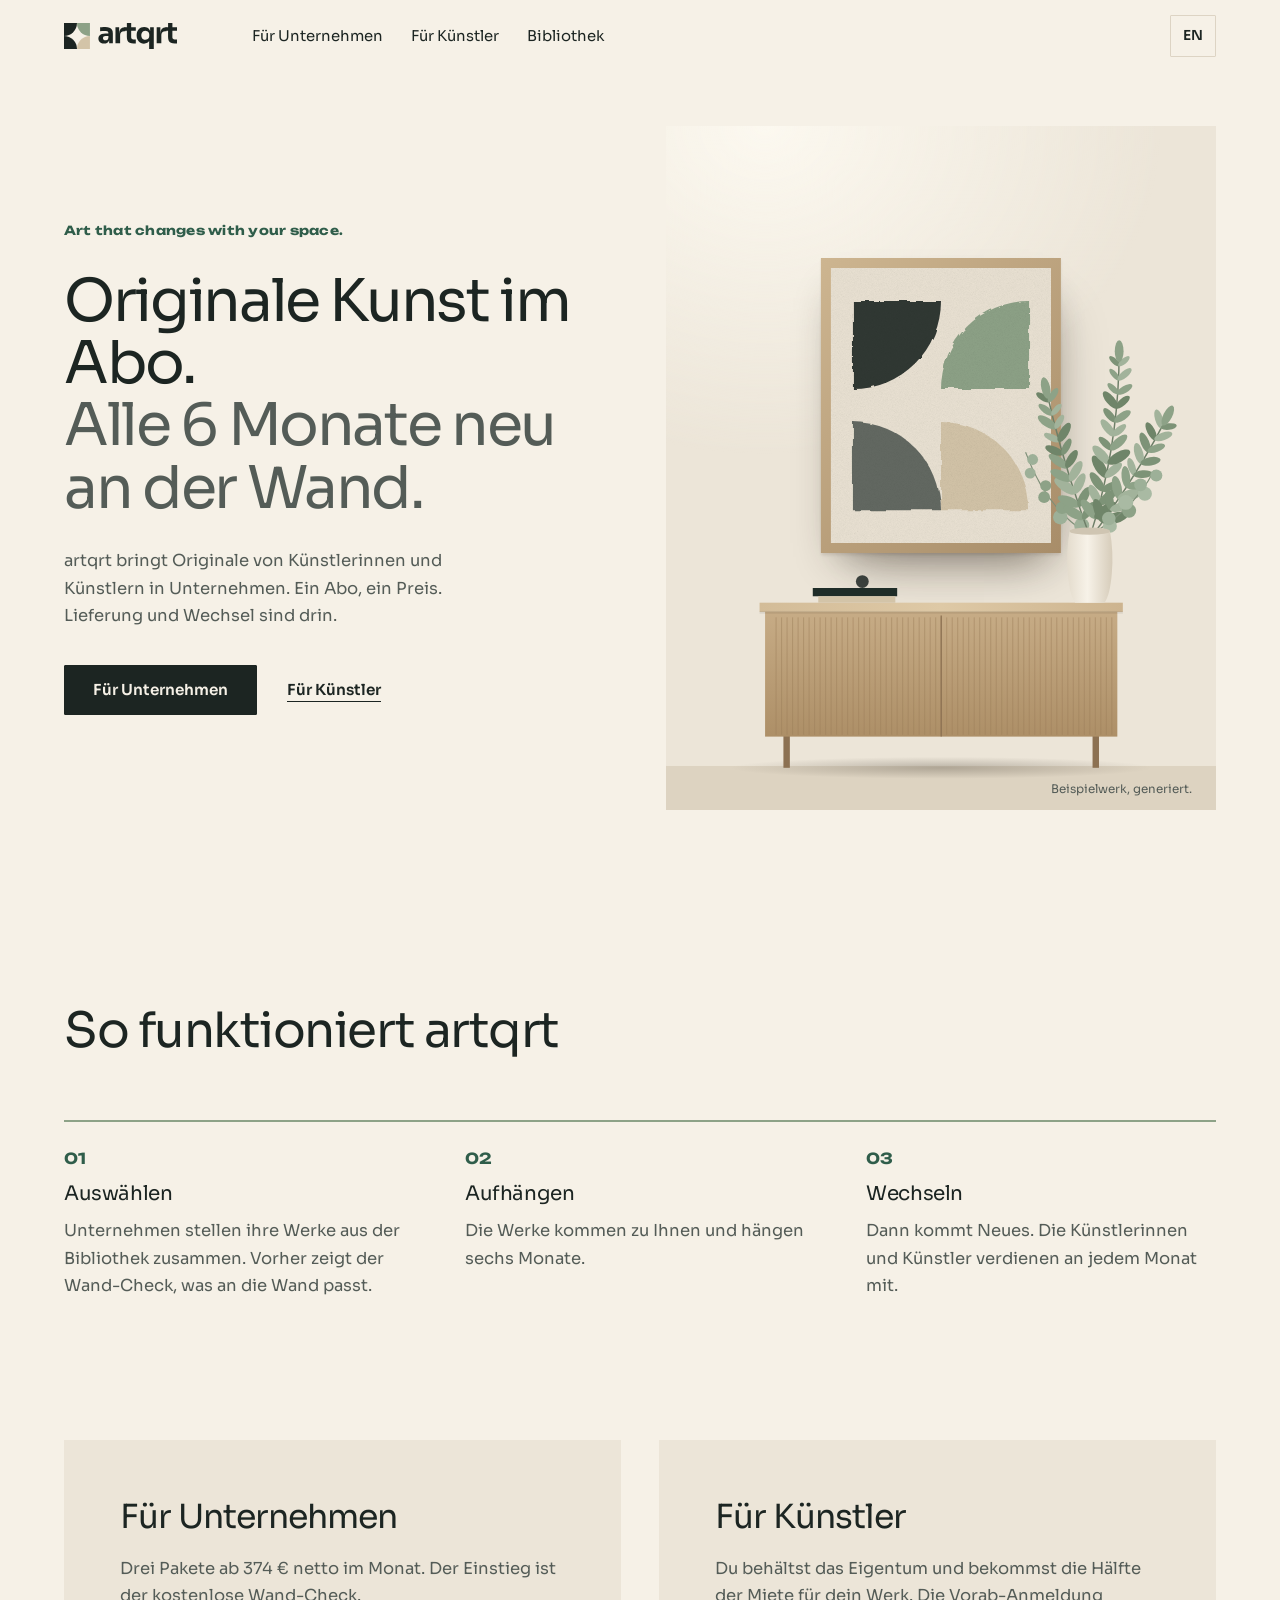
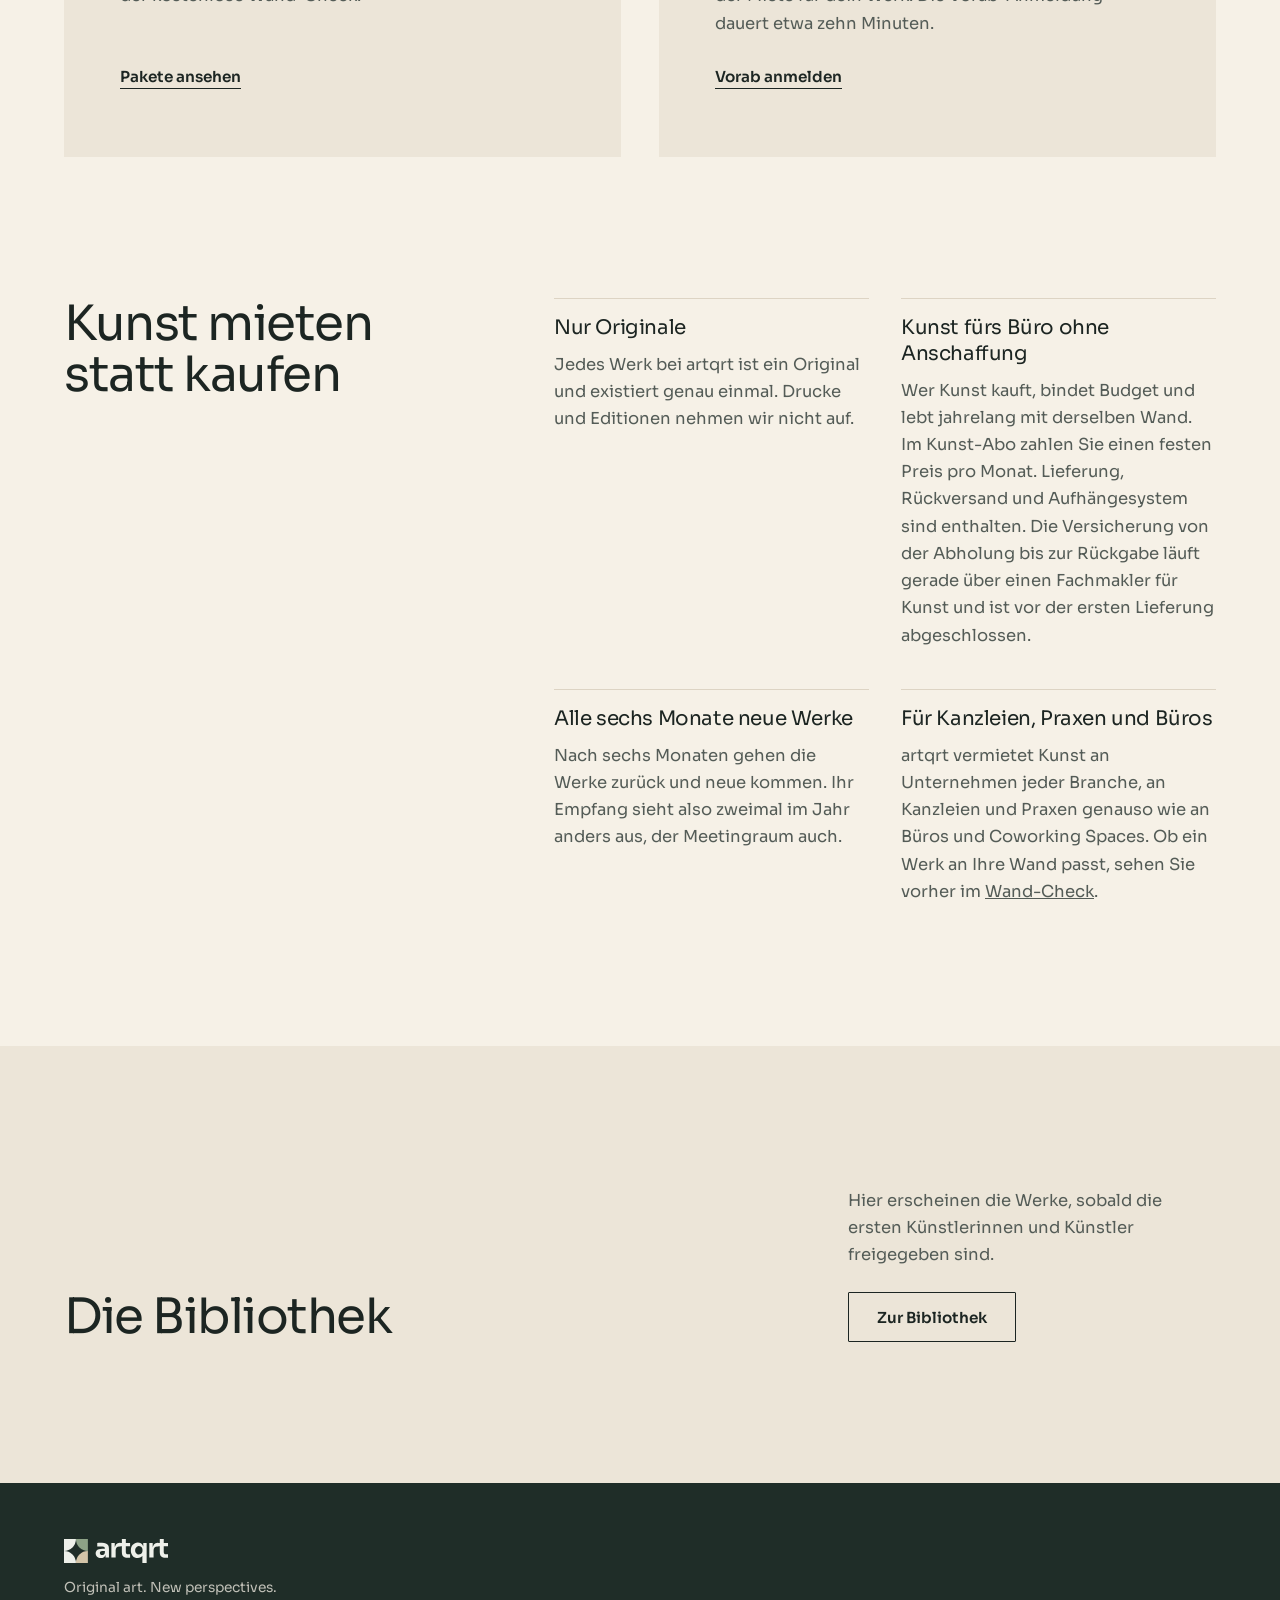
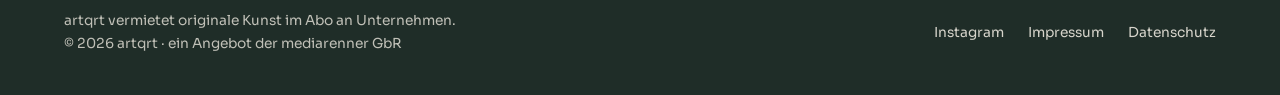
==== commit 25d711c5: "Große Website startklar: Künstler-Seite aus One-Pager, Anfrageformular, Bibliothek mit Preisstufen, " ====
--- a/index.html
+++ b/index.html
@@ -1,40 +1,47 @@
 <!DOCTYPE html>
-<html lang="de" data-title-en="Rent out your art as an artist: pre-register now | artqrt">
+<html lang="de" data-title-en="Rent art for companies: originals by subscription | artqrt">
 <head>
 <meta charset="utf-8">
 <meta name="viewport" content="width=device-width, initial-scale=1, viewport-fit=cover">
-<title>Kunst vermieten als Künstler: jetzt vorab anmelden | artqrt</title>
-<meta name="description" content="Vermiete deine Originale an Unternehmen und verdiene an jedem Abo-Monat mit. Du behältst das Eigentum, ohne Exklusivität. Jetzt ein bis vier Werke einreichen.">
+<title>Kunst mieten für Unternehmen: Originale im Abo | artqrt</title>
+<meta name="description" content="Kunst mieten statt kaufen: artqrt bringt Originale im Abo in Büros, Kanzleien und Praxen. Wechsel alle 6 Monate, Lieferung und Aufhängesystem inklusive.">
 <link rel="canonical" href="https://www.artqrt.de/">
 <meta property="og:type" content="website">
 <meta property="og:site_name" content="artqrt">
 <meta property="og:locale" content="de_DE">
 <meta property="og:url" content="https://www.artqrt.de/">
-<meta property="og:title" content="Kunst vermieten als Künstler: jetzt vorab anmelden | artqrt">
-<meta property="og:description" content="Vermiete deine Originale an Unternehmen und verdiene an jedem Abo-Monat mit. Du behältst das Eigentum, ohne Exklusivität. Jetzt ein bis vier Werke einreichen.">
+<meta property="og:title" content="Kunst mieten für Unternehmen: Originale im Abo | artqrt">
+<meta property="og:description" content="Kunst mieten statt kaufen: artqrt bringt Originale im Abo in Büros, Kanzleien und Praxen. Wechsel alle 6 Monate, Lieferung und Aufhängesystem inklusive.">
 <meta property="og:image" content="https://www.artqrt.de/assets/og.png">
 <meta property="og:image:width" content="1200">
 <meta property="og:image:height" content="630">
 <meta property="og:image:alt" content="artqrt: originale Kunst im Abo für Unternehmen">
 <meta name="twitter:card" content="summary_large_image">
-<script type="application/ld+json">{"@context": "https://schema.org", "@graph": [{"@type": "Organization", "@id": "https://www.artqrt.de/#org", "name": "artqrt", "legalName": "mediarenner GbR", "description": "artqrt vermietet originale Kunst im Abo an Unternehmen. Die Werke wechseln alle 6 Monate, Versand und Versicherung sind im Preis enthalten.", "url": "https://www.artqrt.de/", "logo": "https://www.artqrt.de/assets/logo.svg", "email": "info@artqrt.de", "telephone": "+49 176 47305606", "vatID": "DE364329565", "address": {"@type": "PostalAddress", "streetAddress": "Liskircherstraße 17", "postalCode": "93049", "addressLocality": "Regensburg", "addressCountry": "DE"}, "slogan": "Art that changes with your space.", "sameAs": ["https://www.instagram.com/artqrt.official/"]}, {"@type": "BreadcrumbList", "itemListElement": [{"@type": "ListItem", "position": 1, "name": "artqrt", "item": "https://www.artqrt.de/"}, {"@type": "ListItem", "position": 2, "name": "Für Künstler", "item": "https://www.artqrt.de/"}]}, {"@type": "FAQPage", "mainEntity": [{"@type": "Question", "name": "Ist die Vorab-Anmeldung verbindlich?", "acceptedAnswer": {"@type": "Answer", "text": "Nein. Sie ist kostenlos und unverbindlich. Eine Vereinbarung schließen wir erst, wenn beide Seiten zusammenarbeiten möchten."}}, {"@type": "Question", "name": "Was passiert mit meinen Bildern?", "acceptedAnswer": {"@type": "Answer", "text": "Wir nutzen sie nur, um deine Vorab-Anmeldung zu prüfen. Ohne deine ausdrückliche Zustimmung wird nichts veröffentlicht."}}, {"@type": "Question", "name": "Muss ich exklusiv mit euch arbeiten?", "acceptedAnswer": {"@type": "Answer", "text": "Nein. Deine Werke bleiben dein Eigentum. Du verkaufst weiter über Galerien, Messen oder deine eigenen Kanäle."}}, {"@type": "Question", "name": "Wer übernimmt den Versand?", "acceptedAnswer": {"@type": "Answer", "text": "Du verpackst das Werk transportsicher mit eigenem Material und lädst Fotos der Verpackung hoch. artqrt bucht und bezahlt den versicherten Versand zum Unternehmen und zurück zu dir."}}, {"@type": "Question", "name": "Wann höre ich von euch?", "acceptedAnswer": {"@type": "Answer", "text": "Wir prüfen Vorab-Anmeldungen in der Reihenfolge des Eingangs und melden uns bei allen, auch wenn es aktuell nicht passt."}}]}]}</script>
+<script type="application/ld+json">{"@context": "https://schema.org", "@graph": [{"@type": "Organization", "@id": "https://www.artqrt.de/#org", "name": "artqrt", "legalName": "mediarenner GbR", "description": "artqrt vermietet originale Kunst im Abo an Unternehmen. Die Werke wechseln alle 6 Monate, Lieferung und Rückversand sind im Preis enthalten.", "url": "https://www.artqrt.de/", "logo": "https://www.artqrt.de/assets/logo.svg", "email": "info@artqrt.de", "telephone": "+49 176 47305606", "vatID": "DE364329565", "address": {"@type": "PostalAddress", "streetAddress": "Liskircherstraße 17", "postalCode": "93049", "addressLocality": "Regensburg", "addressCountry": "DE"}, "slogan": "Art that changes with your space.", "sameAs": ["https://www.instagram.com/artqrt.official/"]}, {"@type": "WebSite", "@id": "https://www.artqrt.de/#site", "url": "https://www.artqrt.de/", "name": "artqrt", "inLanguage": "de", "publisher": {"@id": "https://www.artqrt.de/#org"}}]}</script>
 <link rel="icon" href="assets/favicon.svg" type="image/svg+xml">
 <meta name="theme-color" content="#F6F1E7">
 <meta name="color-scheme" content="light">
 <link rel="stylesheet" href="assets/site.css">
 <script src="assets/site.js"></script>
+<script>
+/* Alte Links auf den One-Pager (bis zum Start der großen Website) weiterleiten: #anmelden und #ablauf zur Künstler-Seite, #unternehmen zum Anfrageformular */
+(function(){ var h=location.hash, q=location.search;
+  if (h==="#anmelden"||h==="#ablauf") location.replace("kuenstler.html"+q+h);
+  else if (h==="#unternehmen") location.replace("unternehmen.html"+q+"#anfrage"); })();
+</script>
 </head>
 <body>
 <header class="nav" id="nav">
   <div class="wrap nav-in">
     <a href="index.html" class="brand" aria-label="artqrt Startseite" data-en-label="artqrt home"><img class="logo" src="assets/logo.svg" alt="artqrt" width="113" height="26"></a>
     <nav class="nav-links" aria-label="Hauptnavigation" data-en-label="Main navigation">
-      <a href="index.html#anmelden" data-en="For artists">Für Künstler</a>
-      <a href="bibliothek.html" data-en="Works">Werke</a>
-      <a href="index.html#unternehmen" data-en="For companies">Für Unternehmen</a>
+      <a href="unternehmen.html" data-en="For companies">Für Unternehmen</a>
+      <a href="kuenstler.html" data-en="For artists">Für Künstler</a>
+      <a href="bibliothek.html" data-en="Library">Bibliothek</a>
     </nav>
     <div class="nav-tools">
       <button class="lang" id="lang" type="button">EN</button>
+      <a href="login.html" class="btn btn-quiet">Login</a>
     </div>
   </div>
 </header>
@@ -44,19 +51,17 @@
   <filter id="haze" x="-10%" y="-10%" width="120%" height="120%"><feGaussianBlur stdDeviation="22"/></filter>
   <filter id="soft2" x="-5%" y="-5%" width="110%" height="110%"><feTurbulence type="fractalNoise" baseFrequency=".035" numOctaves="3" seed="4" result="n"/><feDisplacementMap in="SourceGraphic" in2="n" scale="9"/></filter>
 </defs></svg>
-
-
-
 <main id="top">
+  <div class="wrap ref-hint" id="refHint" hidden><p class="small" style="background:var(--wall);padding:12px 16px;display:inline-block" data-en="Are you an artist? &lt;a href=&quot;kuenstler.html#anmelden&quot;&gt;Go to the pre-registration&lt;/a&gt;">Du bist Künstlerin oder Künstler? <a href="kuenstler.html#anmelden">Hier geht es zur Vorab-Anmeldung</a></p></div>
   <section class="hero" aria-labelledby="h1">
     <div class="wrap hero-grid">
       <div class="hero-copy">
         <p class="kicker">Art that changes with your space.</p>
-        <h1 id="h1" data-en="Your originals. In real rooms. &lt;span&gt;In from the start.&lt;/span&gt;">Deine Originale. In echten Räumen. <span>Von Anfang an dabei.</span></h1>
-        <p class="hero-sub" data-en="&lt;span data-brand&gt;artqrt&lt;/span&gt; brings original art by subscription into companies such as law firms, medical practices and offices. The works change every 6 months. We are looking for the first artists to start with."><span data-brand>artqrt</span> bringt originale Kunst im Abo in Unternehmen, etwa in Kanzleien, Praxen und Büros. Die Werke wechseln alle 6 Monate. Wir suchen die ersten Künstlerinnen und Künstler, mit denen wir starten.</p>
+        <h1 id="h1" data-en="Original art by subscription. &lt;span&gt;New on the wall every 6 months.&lt;/span&gt;">Originale Kunst im Abo. <span>Alle 6 Monate neu an der Wand.</span></h1>
+        <p class="hero-sub" data-en="artqrt brings original works by artists into companies. One subscription, one price. Delivery and swaps are included." data-ins="artqrt bringt Originale von Künstlerinnen und Künstlern in Unternehmen. Ein Abo, ein Preis. Versand und Versicherung sind drin." data-ins-en="artqrt brings original works by artists into companies. One subscription, one price. Shipping and insurance are included.">artqrt bringt Originale von Künstlerinnen und Künstlern in Unternehmen. Ein Abo, ein Preis. Lieferung und Wechsel sind drin.</p>
         <div class="hero-cta">
-          <a href="#anmelden" class="btn" data-en="Pre-register">Vorab anmelden</a>
-          <a href="#ablauf" class="link" data-en="What happens next">So geht es weiter</a>
+          <a href="unternehmen.html" class="btn" data-en="For companies">Für Unternehmen</a>
+          <a href="kuenstler.html" class="link" data-en="For artists">Für Künstler</a>
         </div>
       </div>
       <div class="hero-scene" aria-hidden="true">
@@ -90,173 +95,59 @@
 <ellipse cx="420" cy="446" rx="22" ry="4" fill="#CFC5B2"/></g>
 </svg>
         </div>
-        <p class="room-note" id="roomNote">Beispielwerke, generiert. Lade dein Werk hoch, dann hängt es hier.</p>
+        <p class="room-note" id="roomNote" data-en="Sample work, generated.">Beispielwerk, generiert.</p>
       </div>
     </div>
   </section>
 
-  <section class="section" aria-labelledby="exh" style="padding-bottom:0">
+  <section class="section" aria-labelledby="how">
     <div class="wrap">
-      <div class="grid12">
-        <h2 id="exh" class="ex-h" data-en="How your work is presented.">So wird dein Werk präsentiert.</h2>
-        <p class="muted ex-p" data-en="Every work gets a fact sheet. Companies see at a glance what it is, how big it is and which room it suits.">Jedes Werk bekommt einen Steckbrief. Unternehmen sehen auf einen Blick, was es ist, wie groß es ist und in welchen Raum es passt.</p>
-      </div>
-      <div class="examples" id="examples"></div>
-      <div class="ex-cta"><a href="#anmelden" class="btn" data-en="Upload your own works">Eigene Werke hochladen</a><span class="muted small" data-en="Example: both works and names are generated, not real artists.">Beispiel: Beide Werke und Namen sind generiert, keine echten Künstler.</span></div>
-    </div>
-  </section>
-
-  <section class="section" id="ablauf" aria-labelledby="abh">
-    <div class="wrap">
-      <h2 id="abh" data-en="What happens next">So geht es weiter</h2>
+      <h2 id="how" data-en="How artqrt works">So funktioniert artqrt</h2>
       <div class="process">
-        <article><div class="n">01</div><h3 data-en="Pre-register">Vorab anmelden</h3><p data-en="Tell us a bit about yourself and upload one to four works. It takes about ten minutes.">Erzähl uns kurz von dir und lade ein bis vier Werke hoch. Das dauert etwa zehn Minuten.</p></article>
-        <article><div class="n">02</div><h3 data-en="Personal review">Persönliche Prüfung</h3><p data-en="We look at every application ourselves and reply by email, even if it&#x27;s a no.">Wir sichten jede Anmeldung selbst und melden uns per E-Mail, auch wenn es nicht passt.</p></article>
-        <article><div class="n">03</div><h3 data-en="Start with the first companies">Start mit den ersten Unternehmen</h3><p data-en="If it&#x27;s a fit, we talk through works and logistics. Your works only appear on artqrt once you approve.">Wenn es passt, besprechen wir Werke und Abläufe. Deine Werke erscheinen erst nach deiner Freigabe auf artqrt.</p></article>
-      </div>
-      <div class="grid12 criteria">
-        <h3 data-en="What we&#x27;re looking for">Wonach wir suchen</h3>
-        <ul>
-          <li data-en="Originals, no prints or editions">Originale, keine Drucke oder Editionen</li>
-          <li data-en="Works that are available for at least six months">Werke, die mindestens sechs Monate verfügbar sind</li>
-          <li data-en="Formats that work in a reception, meeting room or lounge">Formate, die in Empfang, Meetingraum oder Lounge wirken</li>
-          <li data-en="You keep ownership and there&#x27;s no exclusivity">Du behältst das Eigentum und arbeitest ohne Exklusivität</li>
-        </ul>
+        <article><div class="n">01</div><h3 data-en="Choose">Auswählen</h3><p data-en="Companies put together their works from the library. Before that, the wall check shows what suits the wall.">Unternehmen stellen ihre Werke aus der Bibliothek zusammen. Vorher zeigt der Wand-Check, was an die Wand passt.</p></article>
+        <article><div class="n">02</div><h3 data-en="Hang">Aufhängen</h3><p data-en="The works arrive and stay for six months." data-ins="Die Werke kommen versichert an und hängen sechs Monate." data-ins-en="The works arrive insured and stay for six months.">Die Werke kommen zu Ihnen und hängen sechs Monate.</p></article>
+        <article><div class="n">03</div><h3 data-en="Change">Wechseln</h3><p data-en="Then something new arrives. The artists earn a share every month.">Dann kommt Neues. Die Künstlerinnen und Künstler verdienen an jedem Monat mit.</p></article>
       </div>
     </div>
   </section>
 
-  <section class="form-sec" id="anmelden" aria-labelledby="fh">
-    <div class="wrap" id="formWrap">
-      <div class="form-head">
-        <h2 id="fh" data-en="Pre-register">Vorab anmelden</h2>
-        <p class="muted small" id="draftNote" data-en="Your text entries stay saved in this browser until you submit. You&#x27;ll need to pick images again after a reload.">Deine Texteingaben bleiben in diesem Browser gespeichert, bis du absendest. Bilder musst du nach dem Neuladen erneut auswählen.</p>
-      </div>
+  <section class="section" aria-label="Einstiege" style="padding-top:0">
+    <div class="wrap doors">
+      <a class="door" href="unternehmen.html">
+        <h3 data-en="For companies">Für Unternehmen</h3>
+        <p data-en="Three packages from &lt;span data-from&gt;&lt;/span&gt; net per month. The free wall check is where you start.">Drei Pakete ab <span data-from>349 €</span> netto im Monat. Der Einstieg ist der kostenlose Wand-Check.</p>
+        <span class="link" data-en="See the packages">Pakete ansehen</span>
+      </a>
+      <a class="door" href="kuenstler.html">
+        <h3 data-en="For artists">Für Künstler</h3>
+        <p data-en="You keep ownership and get half of the rent for your work. Pre-registering takes about ten minutes.">Du behältst das Eigentum und bekommst die Hälfte der Miete für dein Werk. Die Vorab-Anmeldung dauert etwa zehn Minuten.</p>
+        <span class="link" data-en="Pre-register">Vorab anmelden</span>
+      </a>
+    </div>
+  </section>
 
-      <form id="form" novalidate>
-        <div style="position:absolute;left:-9999px" aria-hidden="true"><label>Website<input type="text" id="hp" name="company_website" tabindex="-1" autocomplete="off"></label></div>
-        <fieldset>
-          <div class="fs-title"><div class="n">01</div><h3 data-en="About you">Über dich</h3><p data-en="So we get to know you and your work.">So lernen wir dich und deine Arbeit kennen.</p></div>
-          <div class="fs-body">
-            <div class="field"><label for="name">Name</label><input id="name" name="name" type="text" autocomplete="name" required><div class="error" data-en="Enter your name.">Gib deinen Namen ein.</div></div>
-            <div class="field"><label for="email" data-en="Email">E-Mail</label><input id="email" name="email" type="email" autocomplete="email" inputmode="email" required><div class="error" data-en="Enter a valid email address, for example name@studio.de.">Gib eine gültige E-Mail-Adresse ein, zum Beispiel name@studio.de.</div></div>
-            <div class="field"><label for="web" data-en="Website or Instagram &lt;span class=&quot;opt&quot;&gt;optional&lt;/span&gt;">Website oder Instagram <span class="opt">optional</span></label><input id="web" name="web" type="text" placeholder="studio.de oder @deinname" data-en-placeholder="studio.com or @yourname"></div>
-            <div class="field"><label for="city" data-en="Location">Standort</label><input id="city" name="city" type="text" autocomplete="address-level2" placeholder="Stadt, Land" data-en-placeholder="City, country" required><div class="error" data-en="Tell us where you work.">Gib an, wo du arbeitest.</div></div>
-            <div class="field full" id="styleField"><span class="lbl" data-en="Style &lt;span class=&quot;opt&quot;&gt;pick several&lt;/span&gt;">Stil <span class="opt">mehrere möglich</span></span>
-              <div class="chips" id="styles"></div><div class="error" data-en="Pick at least one style.">Wähle mindestens einen Stil.</div></div>
-            <div class="field"><label for="count" data-en="Originals available in total">Verfügbare Originale insgesamt</label>
-              <select id="count" name="count" required><option value="" data-en="Please choose">Bitte wählen</option><option data-en="1 to 5">1 bis 5</option><option data-en="6 to 15">6 bis 15</option><option data-en="16 to 40">16 bis 40</option><option data-en="More than 40">Mehr als 40</option></select><div class="error" data-en="Choose a number.">Wähle eine Anzahl.</div></div>
-            <div class="field full"><label for="bio" data-en="About your work, briefly">Kurz über deine Arbeit</label><textarea id="bio" name="bio" maxlength="600" placeholder="Woran arbeitest du, mit welchen Materialien, was ist dir wichtig?" data-en-placeholder="What are you working on, with which materials, what matters to you?" required></textarea><div class="hint"><span id="bioCount">0</span> <span data-en="of 600 characters">von 600 Zeichen</span></div><div class="error" data-en="Write a few sentences about your work.">Schreib ein paar Sätze über deine Arbeit.</div></div>
-          </div>
-        </fieldset>
-
-        <fieldset>
-          <div class="fs-title"><div class="n">02</div><h3 data-en="Your works">Deine Werke</h3><p data-en="Upload one to four works. With dimensions you see right away how they look on a wall.">Lade ein bis vier Werke hoch. Mit Maßen siehst du direkt, wie sie an einer Wand wirken.</p></div>
-          <div class="fs-body" id="worksField">
-            <label class="drop" id="drop" for="files">
-              <input id="files" type="file" accept="image/jpeg,image/png,image/webp" multiple>
-              <strong><span class="d-desk" data-en="Drag images here or choose them">Bilder hierher ziehen oder auswählen</span><span class="d-touch" data-en="Choose photos">Fotos auswählen</span></strong>
-              <p data-en="Each image gets a fact sheet. JPG, PNG or WebP, up to 15 MB per image, ideally shot straight on in daylight.">Für jedes Bild entsteht ein Steckbrief. JPG, PNG oder WebP, bis 15 MB pro Bild, am besten frontal bei Tageslicht fotografiert.</p>
-            </label>
-            <div class="counter" id="counter" aria-live="polite"></div>
-            <div class="works" id="works"></div>
-            <div class="field full" id="worksErr" style="margin-top:-8px"><div class="error" id="worksErrText">Lade mindestens ein Werk hoch.</div></div>
-          </div>
-        </fieldset>
-
-        <fieldset>
-          <div class="fs-title"><div class="n">03</div><h3 data-en="Shipping">Versand</h3><p data-en="You pack, we book and pay for shipping.">Du verpackst, wir buchen und bezahlen den Versand.</p></div>
-          <div class="fs-body">
-            <details class="field full ship-info" id="shipInfo" open><summary data-en="How shipping works">So läuft der Versand</summary><p data-en="When a company chooses one of your works, you pack it so it&#x27;s safe for transport. You get the packaging material yourself. Before shipping you upload photos of the packed work here on the website, so its condition is documented. artqrt books and pays for insured shipping to the company and back to you, and sends you the shipping label.">Wählt ein Unternehmen eines deiner Werke, verpackst du es transportsicher. Das Verpackungsmaterial besorgst du selbst. Vor dem Versand lädst du Fotos vom verpackten Werk hier auf der Website hoch, damit der Zustand dokumentiert ist. artqrt bucht und bezahlt den versicherten Versand zum Unternehmen und zurück zu dir. Das Versandlabel bekommst du von uns.</p></details>
-            <div class="field full" id="shipField"><label class="check"><input type="checkbox" id="shipOk"><span data-en="I pack my works safely for transport with my own material and upload photos of the packaging before every shipment.">Ich verpacke meine Werke transportsicher mit eigenem Material und lade vor jedem Versand Fotos der Verpackung hoch.</span></label><div class="error" data-en="Please confirm that you&#x27;ll handle the packaging.">Bestätige bitte, dass du die Verpackung übernimmst.</div></div>
-            <div class="field"><label for="pack" data-en="Transport packaging on hand &lt;span class=&quot;opt&quot;&gt;optional&lt;/span&gt;">Transportverpackung vorhanden <span class="opt">optional</span></label>
-              <select id="pack" name="pack"><option value="" data-en="Please choose">Bitte wählen</option><option data-en="Yes, for all works">Ja, für alle Werke</option><option data-en="For some works">Für einige Werke</option><option data-en="No, I&#x27;ll get it when needed">Nein, besorge ich bei Bedarf</option></select></div>
-          </div>
-        </fieldset>
-
-        <fieldset>
-          <div class="fs-title"><div class="n">04</div><h3 data-en="Confirm">Bestätigen</h3></div>
-          <div class="fs-body">
-            <div class="field full" id="rightsField"><label class="check"><input type="checkbox" id="rights"><span data-en="I am the creator of the uploaded works and may share the images for review.">Ich bin Urheberin oder Urheber der hochgeladenen Werke und darf die Bilder zur Prüfung weitergeben.</span></label><div class="error" data-en="Please confirm that you are the creator.">Bestätige bitte deine Urheberschaft.</div></div>
-            <div class="field full" id="privacyField"><label class="check"><input type="checkbox" id="privacy"><span data-en="I have read the &lt;a href=&quot;datenschutz.html&quot; target=&quot;_blank&quot; rel=&quot;noopener&quot;&gt;privacy notice&lt;/a&gt;. My details are only used to review my pre-registration.">Ich habe die <a href="datenschutz.html" target="_blank" rel="noopener">Datenschutzhinweise</a> gelesen. Meine Angaben werden nur zur Prüfung meiner Vorab-Anmeldung genutzt.</span></label><div class="error" data-en="Agree to the privacy notice so we can process your application.">Stimme den Datenschutzhinweisen zu, damit wir deine Anmeldung bearbeiten können.</div></div>
-          </div>
-        </fieldset>
-
-        <div class="submit-row">
-          <div>
-            <p class="form-error" id="formError" role="alert"></p>
-            <span class="demo-note" id="modeNote" data-en="Demo mode: pre-registrations are not transmitted yet">Demo-Modus: Vorab-Anmeldungen werden noch nicht übertragen</span>
-          </div>
-          <button class="btn" type="submit" id="submit" data-en="Send pre-registration">Vorab-Anmeldung senden</button>
-        </div>
-      </form>
-
-      <div class="success" id="success" tabindex="-1">
-        <h3 data-en="Pre-registration sent.">Vorab-Anmeldung gesendet.</h3>
-        <p id="successText" data-en="Thanks. We look at your works ourselves and reply by email.">Danke. Wir sichten deine Werke persönlich und melden uns per E-Mail.</p>
-        <p class="small" style="margin-top:28px"><button class="btn btn-quiet" type="button" id="again" data-en="Start another pre-registration">Weitere Vorab-Anmeldung starten</button></p>
+  <section class="section" aria-labelledby="guideh" style="padding-top:0">
+    <div class="wrap grid12 guide">
+      <h2 id="guideh" data-en="Rent art instead of buying it">Kunst mieten statt kaufen</h2>
+      <div class="guide-list">
+        <article><h3 data-en="Originals only">Nur Originale</h3><p data-en="Every work at artqrt is an original and exists exactly once. We don't take prints or editions.">Jedes Werk bei artqrt ist ein Original und existiert genau einmal. Drucke und Editionen nehmen wir nicht auf.</p></article>
+        <article><h3 data-en="Art for the office without the purchase">Kunst fürs Büro ohne Anschaffung</h3><p data-en="If you buy art, you tie up budget and live with the same wall for years. With the art subscription you pay a fixed price per month. Delivery, return shipping and the hanging system are included. Insurance from pickup to return is being arranged through a specialist fine-art broker and will be in place before the first delivery." data-ins="Wer Kunst kauft, bindet Budget und lebt jahrelang mit derselben Wand. Im Kunst-Abo zahlen Sie einen festen Preis pro Monat. Versand und Versicherung sind enthalten, das Aufhängesystem auch." data-ins-en="If you buy art, you tie up budget and live with the same wall for years. With the art subscription you pay a fixed price per month. Shipping and insurance are included, and so is the hanging system.">Wer Kunst kauft, bindet Budget und lebt jahrelang mit derselben Wand. Im Kunst-Abo zahlen Sie einen festen Preis pro Monat. Lieferung, Rückversand und Aufhängesystem sind enthalten. Die Versicherung von der Abholung bis zur Rückgabe läuft gerade über einen Fachmakler für Kunst und ist vor der ersten Lieferung abgeschlossen.</p></article>
+        <article><h3 data-en="New works every six months">Alle sechs Monate neue Werke</h3><p data-en="After six months the works go back and new ones arrive. So your reception looks different twice a year, and the meeting room does too.">Nach sechs Monaten gehen die Werke zurück und neue kommen. Ihr Empfang sieht also zweimal im Jahr anders aus, der Meetingraum auch.</p></article>
+        <article><h3 data-en="For law firms, practices and offices">Für Kanzleien, Praxen und Büros</h3><p data-en="artqrt rents art to companies in every industry, to law firms and practices as well as offices and coworking spaces. You can see beforehand whether a work suits your wall, with the &lt;a href=&quot;wand-check.html&quot;&gt;wall check&lt;/a&gt;.">artqrt vermietet Kunst an Unternehmen jeder Branche, an Kanzleien und Praxen genauso wie an Büros und Coworking Spaces. Ob ein Werk an Ihre Wand passt, sehen Sie vorher im <a href="wand-check.html">Wand-Check</a>.</p></article>
       </div>
     </div>
   </section>
 
-  <section class="section" aria-labelledby="guideh" style="padding-bottom:0">
-    <div class="wrap grid12 guide">
-      <h2 id="guideh" data-en="Rent out your art instead of storing it">Kunst vermieten statt lagern</h2>
-      <div class="guide-list">
-        <article><h3 data-en="Monthly income from your originals">Laufende Einnahmen mit deinen Originalen</h3><p data-en="A work in the studio earns you nothing. When it hangs in a company through artqrt, you get half of the rent every month.">Ein Werk im Atelier bringt dir nichts ein. Hängt es über artqrt in einem Unternehmen, bekommst du jeden Monat die Hälfte der Miete.</p></article>
-        <article><h3 data-en="You keep ownership">Du behältst das Eigentum</h3><p data-en="You only rent out your work. It stays yours and comes back to you afterwards. You can keep selling through galleries, fairs or your own channels as before.">Du vermietest dein Werk nur. Es gehört weiter dir und kommt danach zu dir zurück. Über Galerien, Messen oder eigene Kanäle kannst du nebenher verkaufen wie bisher.</p></article>
-        <article><h3 data-en="Seen in real rooms">Sichtbar in echten Räumen</h3><p data-en="Your art hangs in a reception, a meeting room or a lounge. People see it there who rarely go to a gallery. If a company wants to buy the work, you set the price.">Deine Kunst hängt im Empfang, im Meetingraum oder in der Lounge. Dort sehen sie Menschen, die selten in eine Galerie gehen. Will ein Unternehmen das Werk kaufen, bestimmst du den Preis.</p></article>
-        <article><h3 data-en="You only pay for the packaging">Du zahlst nur die Verpackung</h3><p data-en="You pack the work safely for transport. artqrt books and pays for the insured shipping to the company and back to you.">Du verpackst das Werk transportsicher. Den versicherten Versand zum Unternehmen und zurück zu dir bucht und bezahlt artqrt.</p></article>
-      </div>
-    </div>
-  </section>
-
-  <section class="section faq" aria-labelledby="faqh">
-    <div class="wrap grid12">
-      <h2 id="faqh" data-en="Questions about signing up">Fragen zur Anmeldung</h2>
-      <div class="faq-list">
-        <details><summary data-en="Is the pre-registration binding?">Ist die Vorab-Anmeldung verbindlich?</summary><div class="ans" data-en="No. It&#x27;s free and non-binding. We only sign an agreement once both sides want to work together.">Nein. Sie ist kostenlos und unverbindlich. Eine Vereinbarung schließen wir erst, wenn beide Seiten zusammenarbeiten möchten.</div></details>
-        <details><summary data-en="What happens to my images?">Was passiert mit meinen Bildern?</summary><div class="ans" data-en="We only use them to review your pre-registration. Nothing is published without your explicit consent.">Wir nutzen sie nur, um deine Vorab-Anmeldung zu prüfen. Ohne deine ausdrückliche Zustimmung wird nichts veröffentlicht.</div></details>
-        <details><summary data-en="Do I have to work with you exclusively?">Muss ich exklusiv mit euch arbeiten?</summary><div class="ans" data-en="No. Your works stay yours. You keep selling through galleries, fairs or your own channels.">Nein. Deine Werke bleiben dein Eigentum. Du verkaufst weiter über Galerien, Messen oder deine eigenen Kanäle.</div></details>
-        <details><summary data-en="How do I earn from a subscription?">Wie verdiene ich an einem Abo?</summary><div class="ans" id="faqPay"></div></details>
-        <details><summary data-en="Who handles shipping?">Wer übernimmt den Versand?</summary><div class="ans" data-en="You pack the work safely for transport with your own material and upload photos of the packaging. artqrt books and pays for insured shipping to the company and back to you.">Du verpackst das Werk transportsicher mit eigenem Material und lädst Fotos der Verpackung hoch. artqrt bucht und bezahlt den versicherten Versand zum Unternehmen und zurück zu dir.</div></details>
-        <details><summary data-en="When will I hear from you?">Wann höre ich von euch?</summary><div class="ans" data-en="We review pre-registrations in the order they arrive and reply to everyone, even if it&#x27;s not a fit right now.">Wir prüfen Vorab-Anmeldungen in der Reihenfolge des Eingangs und melden uns bei allen, auch wenn es aktuell nicht passt.</div></details>
-      </div>
-    </div>
-  </section>
-  <section class="form-sec" id="unternehmen" aria-labelledby="coh" style="background:var(--paper)">
-    <div class="wrap" id="coWrap">
-      <div class="form-head">
-        <h2 id="coh" data-en="For companies: get notified at launch">Für Unternehmen: zum Start vormerken</h2>
-        <p class="muted small" data-en="Free and non-binding. We get in touch once, when artqrt starts.">Kostenlos und unverbindlich. Wir melden uns einmal, sobald artqrt startet.</p>
-      </div>
-      <form id="coForm" novalidate>
-        <div style="position:absolute;left:-9999px" aria-hidden="true"><label>Website<input type="text" name="company_website" tabindex="-1" autocomplete="off"></label></div>
-        <fieldset>
-          <div class="fs-title"><h3 data-en="Original art for your rooms">Originale Kunst für Ihre Räume</h3><p data-en="artqrt brings originals into reception areas, meeting rooms and offices, with new works on the wall at regular intervals. Leave your details and we will let you know when it starts.">artqrt bringt Originale in Empfang, Meetingraum und Büro, mit regelmäßig neuen Werken an der Wand. Hinterlassen Sie Ihre Daten, wir geben zum Start Bescheid.</p></div>
-          <div class="fs-body">
-            <div class="field"><label for="coCompany" data-en="Company">Unternehmen</label><input id="coCompany" name="company" type="text" autocomplete="organization" required><div class="error" data-en="Enter the company name.">Bitte den Namen des Unternehmens eingeben.</div></div>
-            <div class="field"><label for="coName" data-en="Contact person">Ansprechperson</label><input id="coName" name="contact_name" type="text" autocomplete="name" required><div class="error" data-en="Enter a contact person.">Bitte eine Ansprechperson eingeben.</div></div>
-            <div class="field"><label for="coEmail" data-en="Email">E-Mail</label><input id="coEmail" name="email" type="email" autocomplete="email" inputmode="email" required><div class="error" data-en="Enter a valid email address.">Bitte eine gültige E-Mail-Adresse eingeben.</div></div>
-            <div class="field"><label for="coPhone" data-en="Phone &lt;span class=&quot;opt&quot;&gt;for a call back&lt;/span&gt;">Telefon <span class="opt">für einen Rückruf</span></label><input id="coPhone" name="phone" type="tel" autocomplete="tel" inputmode="tel"><div class="error" data-en="Enter a phone number for the call back.">Bitte eine Telefonnummer für den Rückruf eingeben.</div></div>
-            <div class="field full"><span class="lbl" data-en="How should we get in touch?">Wie sollen wir uns melden?</span>
-              <div class="chips" role="radiogroup" aria-label="Kontaktweg" data-en-label="Contact method"><label class="chip"><input type="radio" name="contact_pref" value="email" checked><span data-en="By email">Per E-Mail</span></label><label class="chip"><input type="radio" name="contact_pref" value="call"><span data-en="By phone">Per Anruf</span></label></div></div>
-            <div class="field full" id="coPrivacyField"><label class="check"><input type="checkbox" id="coPrivacy"><span data-en="I have read the &lt;a href=&quot;datenschutz.html&quot; target=&quot;_blank&quot; rel=&quot;noopener&quot;&gt;privacy notice&lt;/a&gt; and agree to be contacted about the launch of artqrt. I can withdraw this at any time.">Ich habe die <a href="datenschutz.html" target="_blank" rel="noopener">Datenschutzhinweise</a> gelesen und bin einverstanden, zum Start von artqrt kontaktiert zu werden. Das kann ich jederzeit widerrufen.</span></label><div class="error" data-en="Please agree so we may contact you.">Bitte zustimmen, damit wir uns melden dürfen.</div></div>
-          </div>
-        </fieldset>
-        <div class="submit-row">
-          <div><p class="form-error" id="coError" role="alert"></p></div>
-          <button class="btn" type="submit" id="coSubmit" data-en="Notify me">Vormerken</button>
-        </div>
-      </form>
-      <div class="success" id="coSuccess" tabindex="-1" style="background:var(--wall)">
-        <h3 data-en="You are on the list.">Vorgemerkt.</h3>
-        <p data-en="Thank you. We will get in touch as soon as artqrt starts.">Vielen Dank. Wir melden uns, sobald artqrt startet.</p>
+  <section class="section band" aria-labelledby="libh">
+    <div class="wrap split">
+      <h2 id="libh" data-en="The library">Die Bibliothek</h2>
+      <div class="side">
+        <p data-en="Works appear here as soon as the first artists are approved.">Hier erscheinen die Werke, sobald die ersten Künstlerinnen und Künstler freigegeben sind.</p>
+        <div class="hero-cta"><a href="bibliothek.html" class="btn btn-quiet" data-en="Go to the library">Zur Bibliothek</a></div>
       </div>
     </div>
   </section>
 </main>
-
 <footer>
   <div class="wrap">
     <div>
@@ -273,326 +164,13 @@
   </div>
 </footer>
 <script>
-/* ===== Config ===== */
-/* Zentrale Config: alle veränderbaren Werte hier */
-const CONFIG = {
-  brand: "artqrt",
-  minAvailabilityMonths: 6,                   // Mindestverfügbarkeit pro Werk (entschieden)
-  maxWorks: 4, minWorks: 1, maxMB: 15,
-  maxDesc: 300, maxImagePx: 2400,             // Kurzbeschreibung pro Werk; längste Bildkante beim Upload
-  submit: { endpoint: window.ARTQRT.CONFIG.backend.url ? window.ARTQRT.CONFIG.backend.url + "/functions/v1/submit-application" : null }   // null = Demo-Modus
-};
-const T = window.ARTQRT.T;
-const EN_LABEL = {Abstrakt:"Abstract",Minimal:"Minimal","Zeitgenössisch":"Contemporary",Natur:"Nature",Typografie:"Typography",Expressionismus:"Expressionism",Geometrisch:"Geometric",Empfang:"Reception",Meetingraum:"Meeting room","Büro":"Office",Lounge:"Lounge",Hochformat:"Portrait",Querformat:"Landscape",Quadratisch:"Square"};
-const lab = s => T(s, EN_LABEL[s] || s);
-const BRAND = { name: CONFIG.brand };
-const SUBMIT = CONFIG.submit;
-const STYLES = ["Abstrakt","Minimal","Zeitgenössisch","Natur","Typografie","Expressionismus","Geometrisch"];
-const ROOMS = ["Empfang","Meetingraum","Büro","Lounge"];
-const MAX_WORKS = CONFIG.maxWorks, MAX_MB = CONFIG.maxMB, DRAFT_KEY = "artqrt-artist-draft-v1";
-
-document.querySelectorAll("[data-brand]").forEach(e=>e.textContent=BRAND.name);
-{ const G = window.ARTQRT, sh = G.CONFIG.artistShare, tiers = G.CONFIG.tiers;
-  const lim = n => new Intl.NumberFormat(G.lang === "en" ? "en-GB" : "de-DE").format(n) + " €";
-  const list = (f, and) => { const x = tiers.map(f); return x.slice(0, -1).join(", ") + and + x[x.length - 1]; };
-  const de = list((t, i) => `${G.money(t.rent * sh / 100)} ${i ? "" : "bei einem Verkaufspreis "}bis ${lim(t.upTo)}`, " und ");
-  const en = list((t, i) => `${G.money(t.rent * sh / 100)} ${i ? "" : "for a sale price "}up to ${lim(t.upTo)}`, " and ");
-  document.getElementById("faqPay").textContent = T(`Du erhältst ${sh} % der Miete für dein Werk, jeden Monat. Wie hoch die Miete ist, hängt vom Verkaufspreis ab, den du festlegst. Pro Werk und Monat sind das ${de}. Bei teureren Werken vereinbaren wir den Betrag einzeln. Möchte ein Unternehmen ein Werk kaufen, gilt dein Verkaufspreis.`,`You receive ${sh}% of the rent for your work, every month. The rent depends on the sale price you set. Per work and month that is ${en}. For more expensive works we agree the amount individually. If a company wants to buy a work, your sale price applies.`); }
-if (SUBMIT.endpoint) document.getElementById("modeNote").remove();
-
-
-/* ===== Styles chips ===== */
-document.getElementById("styles").innerHTML = STYLES.map(s=>`<label class="chip"><input type="checkbox" name="style" value="${s}"><span>${lab(s)}</span></label>`).join("");
-
-/* ===== Draft (text fields only) ===== */
-const form=document.getElementById("form");
-const textIds=["name","email","web","city","count","bio","pack"];
-function saveDraft(){
-  const d={}; textIds.forEach(id=>d[id]=document.getElementById(id).value);
-  d.styles=[...form.querySelectorAll('input[name=style]:checked')].map(i=>i.value);
-  try{localStorage.setItem(DRAFT_KEY,JSON.stringify(d))}catch(e){}
-}
-function loadDraft(){
-  let d=null; try{d=JSON.parse(localStorage.getItem(DRAFT_KEY)||"null")}catch(e){}
-  if(!d) return;
-  textIds.forEach(id=>{if(d[id]!=null)document.getElementById(id).value=d[id]});
-  (d.styles||[]).forEach(s=>{const i=form.querySelector(`input[name=style][value="${s}"]`); if(i)i.checked=true});
-}
-loadDraft();
-const bio=document.getElementById("bio"), bioCount=document.getElementById("bioCount");
-const updBio=()=>bioCount.textContent=bio.value.length; updBio();
-form.addEventListener("input",e=>{ if(e.target===bio)updBio(); if(e.target.id==="name")works.forEach(updateBrief); const f=e.target.closest(".field"); if(f)f.classList.remove("invalid"); if(!e.target.closest(".work"))saveDraft(); });
-form.addEventListener("change",e=>{ const f=e.target.closest(".field"); if(f)f.classList.remove("invalid"); if(!e.target.closest(".work"))saveDraft(); });
-
-/* ===== Works upload ===== */
-const works=[]; let wid=0;
-const worksEl=document.getElementById("works"), counter=document.getElementById("counter");
-const drop=document.getElementById("drop"), fileInput=document.getElementById("files");
-const worksErr=document.getElementById("worksErr"), worksErrText=document.getElementById("worksErrText");
-function showWorksError(msg){worksErrText.textContent=msg; worksErr.classList.add("invalid")}
-function updateCounter(){counter.textContent=works.length?T(`${works.length} von ${MAX_WORKS} Werken`,`${works.length} of ${MAX_WORKS} works`):""; drop.style.display=works.length>=MAX_WORKS?"none":""; updateHero()}
-/* Hero: Beispielwerk über dem Sideboard, wird durch das erste hochgeladene Werk ersetzt */
-const EXAMPLE_ART = document.getElementById("canvas").innerHTML;
-/* Ohne eigenes Werk wechseln drei Beispielwerke, maßstabsgetreu wie später die echten */
-const HERO_ARTS = [
-  {html:EXAMPLE_ART, w:100, h:125},
-  {html:`<svg viewBox="0 0 640 800" preserveAspectRatio="none">${exField(640,800)}</svg>`, w:80, h:100},
-  {html:`<svg viewBox="0 0 960 640" preserveAspectRatio="none">${exPhoto(960,640)}</svg>`, w:120, h:80}
-];
-let heroIdx = 0;
-function layoutPainting(){
-  const room=document.querySelector(".room"), svg=document.querySelector(".room-svg"), p=document.getElementById("painting");
-  if(!room||!svg) return;
-  const rw=room.clientWidth, rh=room.clientHeight, rr=room.getBoundingClientRect(), sr=svg.getBoundingClientRect();
-  const unit=Math.min(sr.width/600,sr.height/750);            // die Szene wird eingepasst, also zählt die kleinere Seite
-  const bottom=(sr.bottom-rr.top)-280*unit;                   // Unterkante Rahmen: 470 von 750, über dem Sideboard
-  const fp=Math.max(5,Math.round(8*unit*1.4)); p.style.setProperty("--fp",fp+"px");
-  const w0=works[0];
-  const maxW=rw*0.86-2*fp, maxH=bottom-Math.max(18,rh*0.05)-2*fp;  // Platz an der Wand
-  let w,h,scaled=false, note;
-  if(!w0){ const ex=HERO_ARTS[heroIdx]; w=ex.w*2.4*unit; h=ex.h*2.4*unit;
-    if(w>maxW){h*=maxW/w; w=maxW} if(h>maxH){w*=maxH/h; h=maxH}
-    note=T("Beispielwerke, generiert. Lade dein Werk hoch, dann hängt es hier.","Sample works, generated. Upload your work and it hangs here."); }
-  else{
-    const ratio=w0.ratio||((+w0.w>0&&+w0.h>0)?w0.w/w0.h:0.8);    // Fotoformat bestimmt den Rahmen, nichts wird beschnitten
-    const cmW=parseFloat(w0.w), cmH=parseFloat(w0.h);
-    if(cmW>0&&cmH>0){ w=cmW*2.4*unit; h=w/ratio; }               // Maßstab: Sideboard 384 Einheiten = 160 cm
-    else { w=Math.min(300*unit*ratio,330*unit); h=w/ratio; }
-    if(w>maxW){h*=maxW/w; w=maxW; scaled=true}
-    if(h>maxH){w*=maxH/h; h=maxH; scaled=true}
-    const t=w0.title||T("Dein Werk","Your work");
-    note=(cmW>0&&cmH>0)?T(`${t}, ${cmW} × ${cmH} cm über einem Sideboard von 160 cm`,`${t}, ${cmW} × ${cmH} cm above a 160 cm sideboard`)+(scaled?T(" (verkleinert dargestellt)"," (shown smaller)"):T(", maßstabsgetreu",", true to scale")):T(`${t}. Gib Breite und Höhe an für die echte Größe.`,`${t}. Enter width and height for the real size.`);
-  }
-  p.style.width=w+"px"; p.style.height=h+"px"; p.style.top=(bottom-h-2*fp)+"px";
-  document.getElementById("roomNote").textContent=note;
-}
-function updateHero(){
-  const c=document.getElementById("canvas");
-  c.innerHTML = works[0] ? `<img src="${works[0].url}" alt="">` : HERO_ARTS[heroIdx].html;
-  layoutPainting();
-}
-if(!matchMedia("(prefers-reduced-motion:reduce)").matches) setInterval(()=>{
-  if(works[0]||document.hidden) return;
-  const p=document.getElementById("painting"); p.classList.add("swap");
-  setTimeout(()=>{ heroIdx=(heroIdx+1)%HERO_ARTS.length; updateHero(); p.classList.remove("swap") },460);
-},4200);
-if(matchMedia("(max-width:760px)").matches) document.getElementById("shipInfo").removeAttribute("open");
-addEventListener("resize",layoutPainting); addEventListener("load",layoutPainting);
-
-function addFiles(list){
-  worksErr.classList.remove("invalid");
-  const skipped=[];
-  for(const file of list){
-    if(works.length>=MAX_WORKS){skipped.push(T(`Maximal ${MAX_WORKS} Werke. ${file.name} wurde nicht hinzugefügt.`,`Maximum ${MAX_WORKS} works. ${file.name} was not added.`)); continue}
-    if(!/^image\/(jpeg|png|webp)$/.test(file.type)){skipped.push(T(`${file.name} ist kein JPG, PNG oder WebP.`,`${file.name} is not a JPG, PNG or WebP.`)); continue}
-    if(file.size>MAX_MB*1024*1024){skipped.push(T(`${file.name} ist größer als ${MAX_MB} MB. Verkleinere das Bild und lade es erneut hoch.`,`${file.name} is larger than ${MAX_MB} MB. Shrink the image and upload it again.`)); continue}
-    const w={id:++wid,file,url:URL.createObjectURL(file),ratio:null,orient:"",style:"",fits:[],title:file.name.replace(/\.[^.]+$/,"").replace(/[_-]+/g," "),w:"",h:"",material:"",year:"",type:"Original",edition:"",value:"",from:"",desc:"",avail:false};
-    works.push(w); renderWork(w);
-    const img=new Image(); img.onload=()=>{w.ratio=img.naturalWidth/img.naturalHeight; updateScene(w); layoutPainting()}; img.src=w.url;
-  }
-  if(skipped.length) showWorksError(skipped.join(" "));
-  updateCounter();
-}
-fileInput.addEventListener("change",()=>{addFiles(fileInput.files); fileInput.value=""});
-["dragenter","dragover"].forEach(ev=>drop.addEventListener(ev,e=>{e.preventDefault(); drop.classList.add("over")}));
-["dragleave","drop"].forEach(ev=>drop.addEventListener(ev,e=>{e.preventDefault(); drop.classList.remove("over")}));
-drop.addEventListener("drop",e=>addFiles(e.dataTransfer.files));
-
-const esc=s=>String(s).replace(/[&<>"]/g,c=>({"&":"&amp;","<":"&lt;",">":"&gt;",'"':"&quot;"}[c]));
-function renderWork(w){
-  const el=document.createElement("article"); el.className="work"; el.dataset.id=w.id;
-  const f=(k,label,attrs="")=>`<div class="field" data-k="${k}"><label for="w${w.id}-${k}">${label}</label><input id="w${w.id}-${k}" data-k="${k}" ${attrs} value="${esc(w[k])}"><div class="error"></div></div>`;
-  el.innerHTML=`
-    <div class="work-wall"><div class="scene"><div class="sb"></div><div class="art" style="background-image:url(${w.url})" role="img" aria-label="Vorschau von ${esc(w.title)} an einer Wand"></div></div>
-      <div class="scene-note"><span class="dim">${T("Maße eingeben für die Wandvorschau","Enter dimensions for the wall preview")}</span><span>Sideboard 160 cm</span></div><div class="brief-slot"></div></div>
-    <div class="work-fields">
-      <div class="work-top"><span class="fn">${esc(w.file.name)}</span><button type="button" class="remove">${T("Entfernen","Remove")}</button></div>
-      <div class="field full" data-k="title"><label for="w${w.id}-title">${T("Titel","Title")}</label><input id="w${w.id}-title" data-k="title" type="text" value="${esc(w.title)}"><div class="error"></div></div>
-      <div class="field full" data-k="orient"><span class="lbl">${T("Ausrichtung","Orientation")}</span>
-        <div class="chips" role="radiogroup" aria-label="Ausrichtung">${["Hochformat","Querformat","Quadratisch"].map(o=>`<label class="chip"><input type="radio" name="orient-${w.id}" data-k="orient" value="${o}"><span>${lab(o)}</span></label>`).join("")}</div><div class="error"></div></div>
-      ${f("w",T("Breite in cm","Width in cm"),'type="number" inputmode="decimal" min="5" max="600"')}
-      ${f("h",T("Höhe in cm","Height in cm"),'type="number" inputmode="decimal" min="5" max="600"')}
-      <div class="field" data-k="style"><label for="w${w.id}-style">${T("Stilrichtung","Style")}</label><select id="w${w.id}-style" data-k="style"><option value="">${T("Bitte wählen","Please choose")}</option>${STYLES.map(x=>`<option value="${x}">${lab(x)}</option>`).join("")}</select><div class="error"></div></div>
-      ${f("material","Material",'type="text" placeholder="'+T("z. B. Öl auf Leinwand","e.g. oil on canvas")+'"')}
-      ${f("year",T("Jahr","Year"),'type="number" inputmode="numeric" min="1900" max="2100"')}
-      ${f("value",T("Preisvorstellung Verkauf <span class='opt'>optional, in €</span>","Asking price for sale <span class='opt'>optional, in €</span>"),'type="number" inputmode="numeric" min="0"')}
-      ${f("from",T("Verfügbar ab <span class='opt'>optional</span>","Available from <span class='opt'>optional</span>"),'type="month"')}
-      <div class="field full" data-k="desc"><label for="w${w.id}-desc">${T("Kurzbeschreibung <span class='opt'>optional</span>","Short description <span class='opt'>optional</span>")}</label><textarea id="w${w.id}-desc" data-k="desc" maxlength="${CONFIG.maxDesc}" placeholder="${T("Was zeigt das Werk, wie ist es entstanden?","What does the work show, how was it made?")}"></textarea><div class="hint"><span class="desc-count">0</span> / ${CONFIG.maxDesc}</div></div>
-      <div class="field works-fits"><span class="lbl">${T("Passt gut in","Suits")} <span class="opt">optional</span></span><div class="chips">${ROOMS.map(x=>`<label class="chip"><input type="checkbox" data-k="fits" value="${x}"><span>${lab(x)}</span></label>`).join("")}</div></div>
-      <div class="field full" data-k="avail"><label class="check"><input type="checkbox" data-k="avail"><span>${T(`Dieses Werk ist mindestens ${CONFIG.minAvailabilityMonths} Monate verfügbar.`,`This work is available for at least ${CONFIG.minAvailabilityMonths} months.`)}</span></label><div class="error"></div></div>
-    </div>`;
-  el.addEventListener("input",e=>{const k=e.target.dataset.k; if(!k)return; if(k==="fits"){w.fits=[...el.querySelectorAll("input[data-k=fits]:checked")].map(i=>i.value)} else if(k==="avail"){w.avail=e.target.checked} else w[k]=e.target.value; if(k==="desc")el.querySelector(".desc-count").textContent=w.desc.length; e.target.closest(".field")?.classList.remove("invalid"); if(k==="w"||k==="h"||k==="orient")updateScene(w); updateBrief(w)});
-  el.addEventListener("change",e=>{const k=e.target.dataset.k; if(k==="style")w.style=e.target.value; if(k==="avail"){w.avail=e.target.checked; e.target.closest(".field").classList.remove("invalid")} if(k==="fits")w.fits=[...el.querySelectorAll("input[data-k=fits]:checked")].map(i=>i.value); setTimeout(()=>updateBrief(w)); if(k==="orient"){w.orient=e.target.value; e.target.closest(".field").classList.remove("invalid"); updateScene(w)}});
-  el.querySelector(".remove").onclick=()=>{URL.revokeObjectURL(w.url); works.splice(works.indexOf(w),1); el.remove(); updateCounter()};
-  worksEl.appendChild(el); updateScene(w); updateBrief(w);
-}
-function monthDE(v){if(!v)return"";const[y,m]=v.split("-");return new Date(+y,+m-1,1).toLocaleDateString(T("de-DE","en-GB"),{month:"long",year:"numeric"})}
-function briefHTML(d,tag){
-  const open='<span class="open">'+T("noch offen","not set yet")+'</span>';
-  const size=(d.w&&d.h)?`${d.w} × ${d.h} cm${d.orient?", "+lab(d.orient):""}`:(d.orient?lab(d.orient):open);
-  const rows=[[T("Größe","Size"),size],[T("Stil","Style"),d.style?esc(lab(d.style)):open],["Material",d.material?esc(d.material):open],[T("Jahr","Year"),d.year?esc(d.year):open],[T("Art","Type"),"Original"]];
-  if(d.from)rows.push([T("Verfügbar ab","Available from"),monthDE(d.from)]);
-  if(d.fits&&d.fits.length)rows.push([T("Passt gut in","Suits"),d.fits.map(lab).join(", ")]);
-  return `<div class="brief"><div class="brief-head"><span class="t">${esc(d.title||T("Ohne Titel","Untitled"))}</span><span class="tag">${tag}</span></div><div class="a">${esc(d.artist||T("Dein Name","Your name"))}</div><dl>${rows.map(([k,v])=>`<dt>${k}</dt><dd>${v}</dd>`).join("")}</dl></div>`;
-}
-function updateBrief(w){const el=worksEl.querySelector(`.work[data-id="${w.id}"] .brief-slot`); if(el)el.innerHTML=briefHTML({...w,artist:document.getElementById("name").value.trim()},T("Steckbrief","Fact sheet"))}
-function orientOf(aw,ah){return Math.abs(aw-ah)/Math.max(aw,ah)<0.03?"Quadratisch":(ah>aw?"Hochformat":"Querformat")}
-/* Scale preview: wall section 320 cm wide, sideboard 160 × 80 cm, artwork centre at ~150 cm or above sideboard */
-function updateScene(w){
-  if(w===works[0]) layoutPainting();
-  const el=worksEl.querySelector(`.work[data-id="${w.id}"]`); if(!el)return;
-  const art=el.querySelector(".art"), sb=el.querySelector(".sb"), scene=el.querySelector(".scene"), note=el.querySelector(".scene-note span");
-  const WALL=320, SB_W=160, SB_H=80;
-  let aw=parseFloat(w.w), ah=parseFloat(w.h); const has=aw>0&&ah>0;
-  if(!has){ const r=w.ratio||0.8; aw=70; ah=70/r; }
-  const bottom=Math.max(SB_H+20,150-ah/2), top=bottom+ah, viewH=Math.max(230,top+25), viewW=Math.max(WALL,aw+60);
-  scene.style.aspectRatio=`${viewW}/${viewH}`;
-  sb.style.cssText=`left:${(viewW-SB_W)/2/viewW*100}%; width:${SB_W/viewW*100}%; height:${SB_H/viewH*100}%`;
-  art.style.left=`${(viewW-aw)/2/viewW*100}%`; art.style.width=`${aw/viewW*100}%`;
-  art.style.bottom=`${bottom/viewH*100}%`; art.style.height=`${ah/viewH*100}%`;
-  art.style.opacity=has?1:.55;
-  note.className=""; 
-  if(!has){note.textContent=T("Maße eingeben für die Wandvorschau","Enter dimensions for the wall preview")}
-  else if(w.orient && orientOf(aw,ah)!==w.orient){note.textContent=T(`${w.orient} passt nicht zu ${aw} × ${ah} cm. Breite steht zuerst.`,`${lab(w.orient)} doesn't match ${aw} × ${ah} cm. Width comes first.`); note.className="ratio-warn"}
-  else if(w.ratio && Math.abs(Math.log((aw/ah)/w.ratio))>0.18){note.textContent=T("Seitenverhältnis von Foto und Maßen weicht ab. Prüfe Breite und Höhe.","The photo's aspect ratio doesn't match the dimensions. Check width and height."); note.className="ratio-warn"}
-  else {note.textContent=T(`${aw} × ${ah} cm, maßstabsgetreu`,`${aw} × ${ah} cm, true to scale`)}
-}
-
-/* ===== Example artworks (generated demo art) ===== */
-function rng(seed){return function(){seed|=0;seed=seed+0x6D2B79F5|0;let t=Math.imul(seed^seed>>>15,1|seed);t=t+Math.imul(t^t>>>7,61|t)^t;return((t^t>>>14)>>>0)/4294967296}}
-function smooth(p){let d=`M${p[0][0]},${p[0][1]}`;const g=i=>p[Math.max(0,Math.min(p.length-1,i))];for(let i=0;i<p.length-1;i++){const a=g(i-1),b=g(i),c=g(i+1),e=g(i+2);d+=`C${b[0]+(c[0]-a[0])/6},${b[1]+(c[1]-a[1])/6} ${c[0]-(e[0]-b[0])/6},${c[1]-(e[1]-b[1])/6} ${c[0]},${c[1]}`}return d}
-function mix(a,b,t){const h=x=>[1,3,5].map(i=>parseInt(x.slice(i,i+2),16));const A=h(a),B=h(b);return"#"+A.map((v,i)=>Math.round(v+(B[i]-v)*t).toString(16).padStart(2,"0")).join("")}
-function exField(W,H){return `<rect width="${W}" height="${H}" fill="#E6DED0"/><rect x="${W*.1}" y="${H*.08}" width="${W*.8}" height="${H*.5}" fill="#B6A388" filter="url(#soft)"/><rect x="${W*.1}" y="${H*.63}" width="${W*.8}" height="${H*.28}" fill="#6E6A60" filter="url(#soft)"/><rect width="${W}" height="${H}" filter="url(#grain)" opacity=".1" style="mix-blend-mode:multiply"/>`}
-function exPhoto(W,H){const r=rng(11);let s=`<defs><linearGradient id="exsky" x1="0" y1="0" x2="0" y2="1"><stop offset="0" stop-color="#E3E0D8"/><stop offset="1" stop-color="#C9CBC6"/></linearGradient></defs><rect width="${W}" height="${H}" fill="url(#exsky)"/><circle cx="${W*.7}" cy="${H*.28}" r="${W*.05}" fill="#F6F2EA" opacity=".6" filter="url(#soft)"/>`;
-  for(let k=0;k<5;k++){const base=H*(.48+k*.11),p=[[-20,base]];for(let x=0;x<=12;x++)p.push([x*W/12,base-r()*H*(.1-k*.014)]);p.push([W+20,base]);s+=`<path d="${smooth(p)} L${W+20},${H+10} L-20,${H+10}Z" fill="${mix("#B7BDBF","#3D4548",k/4)}"/>`;if(k<4)s+=`<rect x="0" y="${base-H*.02}" width="${W}" height="${H*.05}" fill="#E3E0D8" opacity=".35" filter="url(#haze)"/>`}
-  return s+`<rect width="${W}" height="${H}" filter="url(#grain)" opacity=".16" style="mix-blend-mode:multiply"/>`}
-const EXAMPLES=[
-  {title:"Stille Ebene",artist:"Mara Lindqvist",w:80,h:100,orient:"Hochformat",style:"Abstrakt",material:"Acryl auf Leinwand",year:2025,type:"Original",fits:["Empfang","Lounge"],svg:exField(640,800),vb:"0 0 640 800",frame:"oak",fw:"min(62%,260px)"},
-  {title:"Küstenmorgen",artist:"Ilka Brandt",w:120,h:80,orient:"Querformat",style:"Natur",material:"Öl auf Leinwand",year:2024,type:"Original",fits:["Meetingraum","Büro"],svg:exPhoto(960,640),vb:"0 0 960 640",frame:"dark",fw:"min(92%,420px)"}
-];
-document.getElementById("examples").innerHTML=EXAMPLES.map(e=>{
-  const svg=`<svg viewBox="${e.vb}" role="img" aria-label="Beispielwerk ${e.title} von ${e.artist}, ${e.style}, ${e.w} × ${e.h} cm">${e.svg}</svg>`;
-  const fr=e.frame==="dark"?`<div class="frame frame--dark">${svg}</div>`:`<div class="frame frame--oak">${svg}</div>`;
-  return `<figure class="ex-wall" style="margin:0"><div class="ex-art" style="--fw:${e.fw}">${fr}</div>${briefHTML(e,T("Beispiel","Example"))}</figure>`}).join("");
-
-/* ===== Validation ===== */
-function setInvalid(field,msg){field.classList.add("invalid"); if(msg){const e=field.querySelector(".error"); if(e)e.textContent=msg} }
-function validate(){
-  let first=null; const mark=(f,msg)=>{setInvalid(f,msg); first=first||f};
-  [["name",v=>v.trim().length>1],["email",v=>/^[^\s@]+@[^\s@]+\.[^\s@]{2,}$/.test(v.trim())],["city",v=>v.trim().length>1],["count",v=>!!v],["bio",v=>v.trim().length>=20]]
-    .forEach(([id,ok])=>{const i=document.getElementById(id); if(!ok(i.value))mark(i.closest(".field"))});
-  if(!form.querySelector("input[name=style]:checked"))mark(document.getElementById("styleField"));
-  if(!works.length){showWorksError(T("Lade mindestens ein Werk hoch.","Upload at least one work.")); first=first||worksErr}
-  works.forEach(w=>{const el=worksEl.querySelector(`.work[data-id="${w.id}"]`);
-    if(!w.title.trim())mark(el.querySelector('.field[data-k="title"]'),T("Gib einen Titel ein.","Enter a title."));
-    if(!(parseFloat(w.w)>0))mark(el.querySelector('.field[data-k="w"]'),T("Gib die Breite an.","Enter the width."));
-    if(!(parseFloat(w.h)>0))mark(el.querySelector('.field[data-k="h"]'),T("Gib die Höhe an.","Enter the height."));
-    const of=el.querySelector('.field[data-k="orient"]');
-    if(!w.orient)mark(of,T("Wähle Hochformat, Querformat oder Quadratisch.","Choose portrait, landscape or square."));
-    else if(parseFloat(w.w)>0&&parseFloat(w.h)>0&&orientOf(+w.w,+w.h)!==w.orient)mark(of,T(`${w.orient} passt nicht zu ${w.w} × ${w.h} cm (Breite × Höhe). Prüfe Ausrichtung oder Maße.`,`${lab(w.orient)} doesn't match ${w.w} × ${w.h} cm (width × height). Check orientation or dimensions.`));
-    if(!w.style)mark(el.querySelector('.field[data-k="style"]'),T("Wähle eine Stilrichtung.","Choose a style."));
-    if(!w.material.trim())mark(el.querySelector('.field[data-k="material"]'),T("Gib das Material an.","Enter the material."));
-    if(!w.avail)mark(el.querySelector('.field[data-k="avail"]'),T(`Bestätige bitte, dass das Werk mindestens ${CONFIG.minAvailabilityMonths} Monate verfügbar ist.`,`Please confirm that the work is available for at least ${CONFIG.minAvailabilityMonths} months.`));
-
-  });
-  if(!document.getElementById("shipOk").checked)mark(document.getElementById("shipField"));
-  if(!document.getElementById("rights").checked)mark(document.getElementById("rightsField"));
-  if(!document.getElementById("privacy").checked)mark(document.getElementById("privacyField"));
-  return first;
-}
-
-/* ===== Submit: the one function to wire to a backend ===== */
-/* Verkleinert Bilder vor dem Upload im Browser auf maxImagePx (längste Kante). Kleinere Bilder bleiben unverändert. */
-async function shrink(file){
-  try{
-    const bmp=await createImageBitmap(file), max=CONFIG.maxImagePx, k=max/Math.max(bmp.width,bmp.height);
-    if(k>=1){bmp.close(); return file}
-    const c=document.createElement("canvas"); c.width=Math.round(bmp.width*k); c.height=Math.round(bmp.height*k);
-    c.getContext("2d").drawImage(bmp,0,0,c.width,c.height); bmp.close();
-    const blob=await new Promise(r=>c.toBlob(r,"image/jpeg",.9));
-    return blob?new File([blob],file.name.replace(/\.[^.]+$/,"")+".jpg",{type:"image/jpeg"}):file;
-  }catch(e){return file}
-}
-async function buildFormData(){
-  const fd=new FormData();
-  textIds.forEach(id=>fd.append(id,document.getElementById(id).value.trim()));
-  form.querySelectorAll("input[name=style]:checked").forEach(i=>fd.append("styles[]",i.value));
-  for(const [i,w] of works.entries()){
-    const img=await shrink(w.file);
-    fd.append(`works[${i}][image]`,img,img.name);
-    ["title","orient","style","w","h","material","year","value","from","desc"].forEach(k=>fd.append(`works[${i}][${k}]`,w[k])); w.fits.forEach(x=>fd.append(`works[${i}][fits][]`,x));
-    fd.append(`works[${i}][available_min_months]`,CONFIG.minAvailabilityMonths);
-  }
-  fd.append("consent_shipping","true"); fd.append("consent_rights","true"); fd.append("consent_privacy","true");
-  fd.append("lang",window.ARTQRT.lang); fd.append("company_website",document.getElementById("hp").value);
-  return fd;
-}
-async function submitApplication(fd){
-  if(!SUBMIT.endpoint){ await new Promise(r=>setTimeout(r,1100)); return {ok:true, demo:true}; }
-  const key=window.ARTQRT.CONFIG.backend.anonKey;
-  const res=await fetch(SUBMIT.endpoint,{method:"POST",headers:{apikey:key,Authorization:`Bearer ${key}`},body:fd});
-  if(!res.ok){ let b={}; try{b=await res.json()}catch(_){} const e=new Error(`status ${res.status}`); e.status=res.status; e.code=b.error; e.index=b.index; throw e; }
-  return {ok:true};
-}
-const btn=document.getElementById("submit"), formError=document.getElementById("formError");
-form.addEventListener("submit",async e=>{
-  e.preventDefault(); formError.textContent=""; formError.style.color="";
-  const first=validate();
-  if(first){formError.textContent=T("Einige Angaben fehlen noch. Die markierten Felder zeigen, was zu tun ist.","Some details are still missing. The marked fields show what to do."); first.scrollIntoView({behavior:"smooth",block:"center"}); const f=first.querySelector("input,select,textarea"); if(f)setTimeout(()=>f.focus({preventScroll:true}),400); return}
-  btn.disabled=true; btn.textContent=T("Wird gesendet","Sending");
-  try{
-    const r=await submitApplication(await buildFormData());
-    try{localStorage.removeItem(DRAFT_KEY)}catch(_){}
-    const n=document.getElementById("name").value.trim().split(" ")[0];
-    document.getElementById("successText").textContent=T(`Danke, ${n}. Wir sichten deine ${works.length===1?"Arbeit":works.length+" Werke"} persönlich und melden uns per E-Mail.`,`Thanks, ${n}. We'll look at your ${works.length===1?"work":works.length+" works"} ourselves and reply by email.`)+(r.demo?T(" Hinweis: Im Demo-Modus wurde nichts übertragen."," Note: nothing was transmitted in demo mode."):"");
-    document.getElementById("formWrap").classList.add("done");
-    const s=document.getElementById("success"); s.scrollIntoView({behavior:"smooth",block:"start"}); s.focus({preventScroll:true});
-  }catch(err){
-    if(err.status===429||err.code==="too_many"){
-      formError.style.color="var(--ink)";
-      formError.innerHTML=T('Deine Vorab-Anmeldung ist schon bei uns angekommen. Du musst sie nicht noch einmal senden. Möchtest du weitere Werke ergänzen? Schick sie einfach per E-Mail an <a href="mailto:info@artqrt.de">info@artqrt.de</a>.','Your pre-registration has already reached us. You don\'t need to send it again. Want to add more works? Just email them to <a href="mailto:info@artqrt.de">info@artqrt.de</a>.');
-    }else if(err.code==="work"&&works[err.index]){
-      const w=works[err.index], n=err.index+1, t=w.title.trim()?T(` („${w.title.trim()}“)`,` ("${w.title.trim()}")`):"";
-      formError.textContent=T(`Werk ${n}${t} konnte nicht angenommen werden. Prüfe Titel, Breite und Höhe (5 bis 600 cm) und ob das Bild ein JPG, PNG oder WebP ist.`,`Work ${n}${t} couldn't be accepted. Check the title, width and height (5 to 600 cm) and that the image is a JPG, PNG or WebP.`);
-      const el=worksEl.querySelector(`.work[data-id="${w.id}"]`); if(el)el.scrollIntoView({behavior:"smooth",block:"center"});
-    }else{
-      formError.textContent=T("Die Vorab-Anmeldung konnte nicht gesendet werden. Prüfe deine Verbindung und sende sie erneut. Deine Angaben bleiben erhalten.","The pre-registration couldn't be sent. Check your connection and send it again. Your details are kept.");
-    }
-  }finally{ btn.disabled=false; btn.textContent=T("Vorab-Anmeldung senden","Send pre-registration"); }
+const A = window.ARTQRT;
+addEventListener("DOMContentLoaded", () => {
+  /* Wer über einen Link mit ?ref= kommt (DMs, Ausschreibungen), sieht oben den Weg zur Künstler-Anmeldung */
+  if (new URLSearchParams(location.search).has("ref")) document.getElementById("refHint").hidden = false;
+  document.querySelectorAll("[data-from]").forEach(e => e.textContent = A.money(Math.min(...A.CONFIG.packages.map(A.fromPrice))));
 });
-document.getElementById("again").onclick=()=>{
-  form.reset(); works.splice(0).forEach(w=>URL.revokeObjectURL(w.url)); worksEl.innerHTML=""; updateCounter(); updBio();
-  form.querySelectorAll(".invalid").forEach(f=>f.classList.remove("invalid"));
-  document.getElementById("formWrap").classList.remove("done"); document.getElementById("anmelden").scrollIntoView({behavior:"smooth"});
-};
-/* ===== Unternehmen: Vormerkung zum Start ===== */
-(function(){
-  const f=document.getElementById("coForm"), err=document.getElementById("coError"), b=document.getElementById("coSubmit");
-  const B=window.ARTQRT.CONFIG.backend, fld=id=>document.getElementById(id).closest(".field");
-  f.addEventListener("input",e=>{const x=e.target.closest(".field"); if(x)x.classList.remove("invalid")});
-  f.addEventListener("submit",async e=>{
-    e.preventDefault(); err.textContent="";
-    const v=id=>document.getElementById(id).value.trim(), call=f.contact_pref.value==="call"; let first=null;
-    const mark=x=>{x.classList.add("invalid"); first=first||x};
-    if(v("coCompany").length<2)mark(fld("coCompany"));
-    if(v("coName").length<2)mark(fld("coName"));
-    if(!/^[^\s@]+@[^\s@]+\.[^\s@]{2,}$/.test(v("coEmail")))mark(fld("coEmail"));
-    if(call&&!/^[+0-9][0-9 ()\/-]{5,}$/.test(v("coPhone")))mark(fld("coPhone"));
-    if(!document.getElementById("coPrivacy").checked)mark(document.getElementById("coPrivacyField"));
-    if(first){first.scrollIntoView({behavior:"smooth",block:"center"}); return}
-    const fd=new FormData(f); fd.append("consent_privacy","true"); fd.append("lang",window.ARTQRT.lang);
-    b.disabled=true;
-    try{
-      if(B.url){
-        const res=await fetch(B.url+"/functions/v1/company-interest",{method:"POST",headers:{apikey:B.anonKey,Authorization:`Bearer ${B.anonKey}`},body:fd});
-        if(!res.ok&&res.status!==429) throw new Error(`status ${res.status}`);
-      }
-      document.getElementById("coWrap").classList.add("done");
-      const s=document.getElementById("coSuccess"); s.scrollIntoView({behavior:"smooth",block:"center"}); s.focus({preventScroll:true});
-    }catch(x){ err.textContent=T("Das hat nicht geklappt. Bitte die Verbindung prüfen und erneut senden.","That didn't work. Please check your connection and send again."); }
-    finally{ b.disabled=false; }
-  });
-})();
+addEventListener("load", A.layoutRoom); addEventListener("resize", A.layoutRoom);
 </script>
 </body>
 </html>
--- a/assets/site.css
+++ b/assets/site.css
@@ -105,7 +105,7 @@
 @media (max-width:560px){.fs-body{grid-template-columns:1fr}}
 .field label,.field .lbl{display:block; font-size:.88rem; font-weight:500; margin-bottom:8px}
 .field .opt{font-weight:400; color:var(--stone)}
-input[type=text],input[type=email],input[type=url],input[type=number],input[type=month],select,textarea{width:100%; min-height:50px; padding:12px 14px; background:var(--field); border:1px solid var(--line); border-radius:1px; font-size:16px; transition:border-color .2s}
+input[type=text],input[type=email],input[type=tel],input[type=url],input[type=number],input[type=month],select,textarea{width:100%; min-height:50px; padding:12px 14px; background:var(--field); border:1px solid var(--line); border-radius:1px; font-size:16px; transition:border-color .2s}
 textarea{min-height:120px; resize:vertical; line-height:1.5}
 input:focus,select:focus,textarea:focus{outline:none; border-color:var(--ink)}
 .field.invalid input,.field.invalid textarea,.field.invalid select{border-color:var(--err)}
@@ -260,6 +260,11 @@
 .calc-form{display:grid; grid-template-columns:1fr 1fr; gap:18px 16px; align-content:start}
 .calc-out{grid-column:1/-1; padding-top:18px; border-top:1px solid var(--line)}
 .calc-out strong{display:block; font-weight:400; font-size:clamp(1.8rem,2.8vw,2.4rem); letter-spacing:-.03em; line-height:1.1}
+.calc-out span{display:block; margin-top:4px}
+.tiers{width:100%; max-width:46ch; margin-top:20px; border-collapse:collapse; font-variant-numeric:tabular-nums}
+.tiers th,.tiers td{text-align:left; padding:10px 0; border-bottom:1px solid var(--line)}
+.tiers th{font-weight:400; color:var(--stone); font-size:.85rem}
+.tiers td:last-child,.tiers th:last-child{text-align:right}
 @media (max-width:820px){.calc{grid-template-columns:1fr}}
 @media (max-width:420px){.calc-form{grid-template-columns:1fr}}
 .split{display:grid; grid-template-columns:repeat(12,1fr); gap:0 24px; align-items:end}
@@ -402,3 +407,16 @@
   .faq .faq-list{margin-top:24px}
   summary{padding:18px 40px 18px 0; font-size:1.05rem}
 }
+
+/* Bibliothek: Filter und Beschreibung */
+.lib-filter{display:flex; flex-wrap:wrap; gap:12px 20px; align-items:flex-end; margin-bottom:24px}
+.lib-filter label{display:grid; gap:4px; font-size:.84rem; color:var(--stone)}
+.lib-filter select{min-height:42px; padding:8px 12px; min-width:140px}
+.brief .desc{margin-top:10px; color:var(--ink)}
+.lib-card .fee{font-variant-numeric:tabular-nums}
+.lib-card > .link{align-self:flex-start; margin-top:-8px; font-size:.9rem}
+.brief .fee{margin-top:10px; padding-top:8px; border-top:1px solid var(--line)}
+
+/* Startseite: Hinweis für Künstler bei Links mit ?ref= */
+.ref-hint{padding-top:96px; margin-bottom:-72px}
+@media (max-width:760px){.ref-hint{padding-top:84px; margin-bottom:0}}
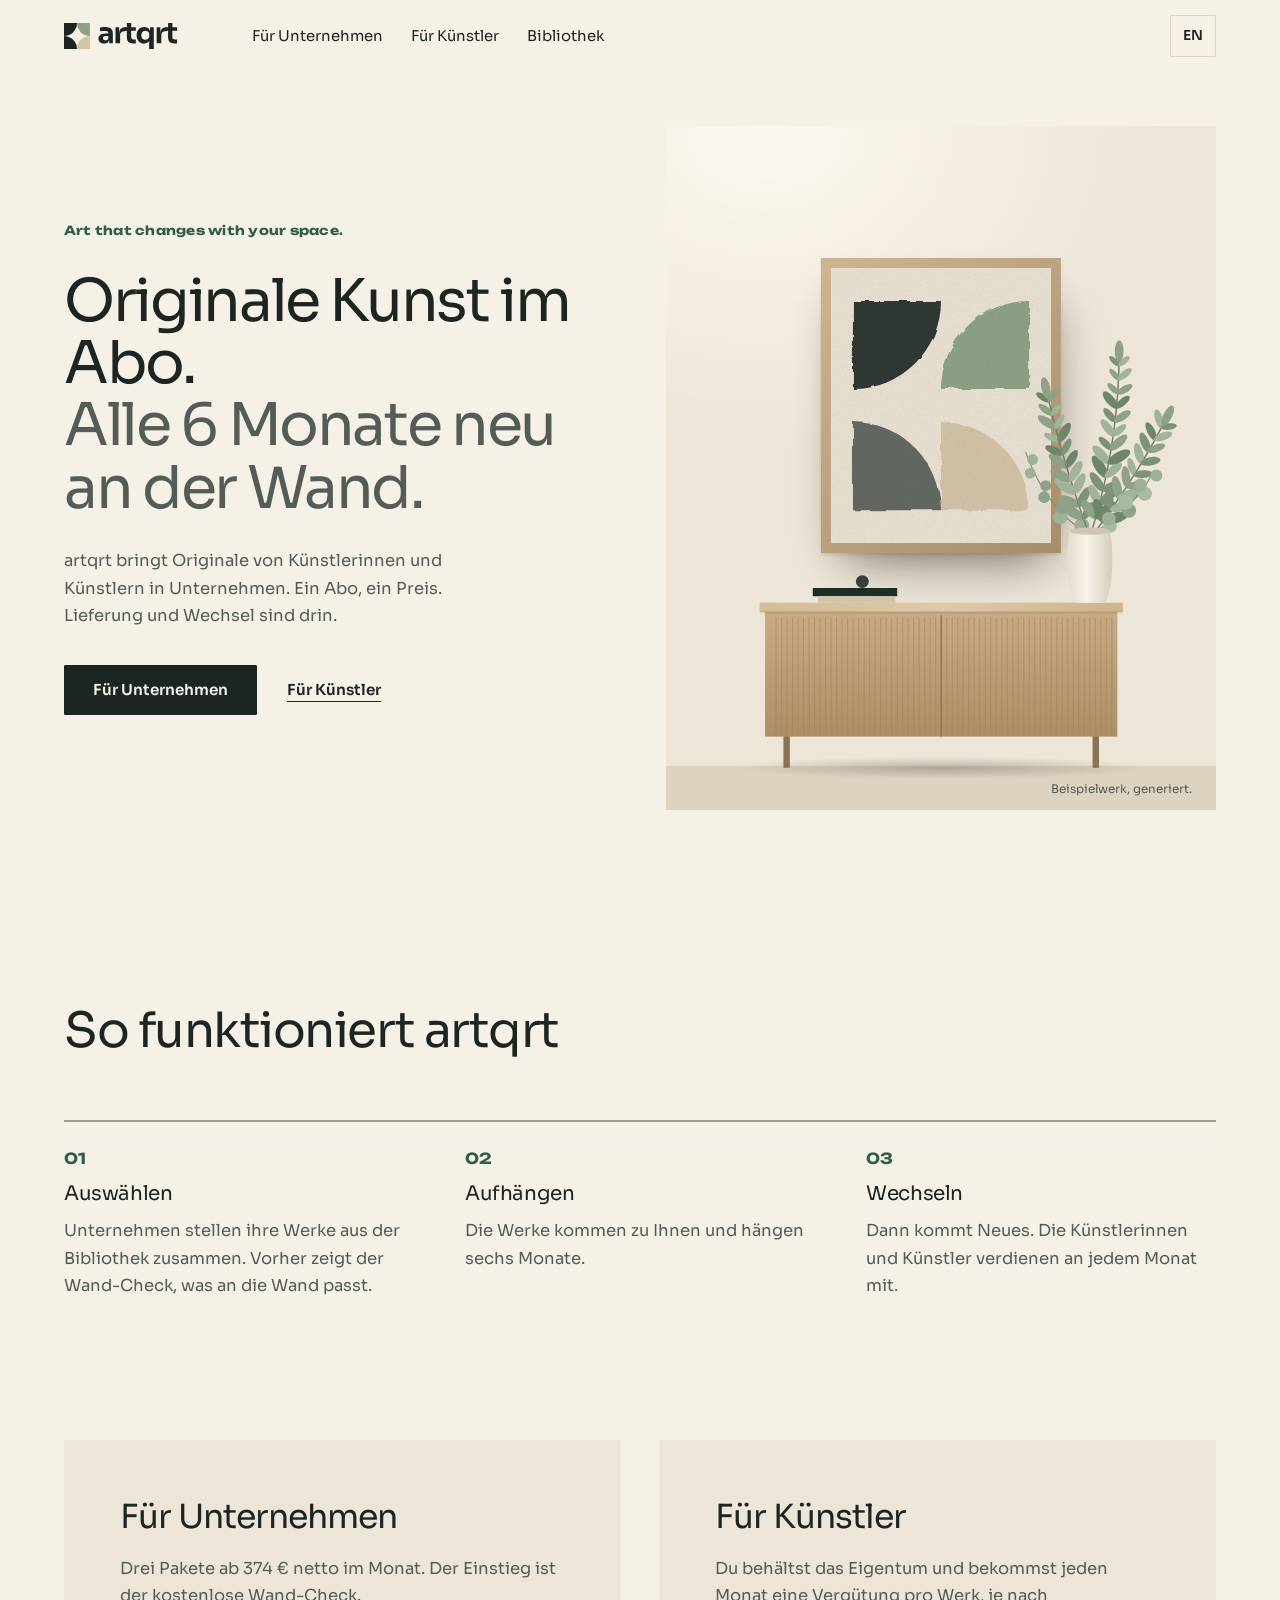
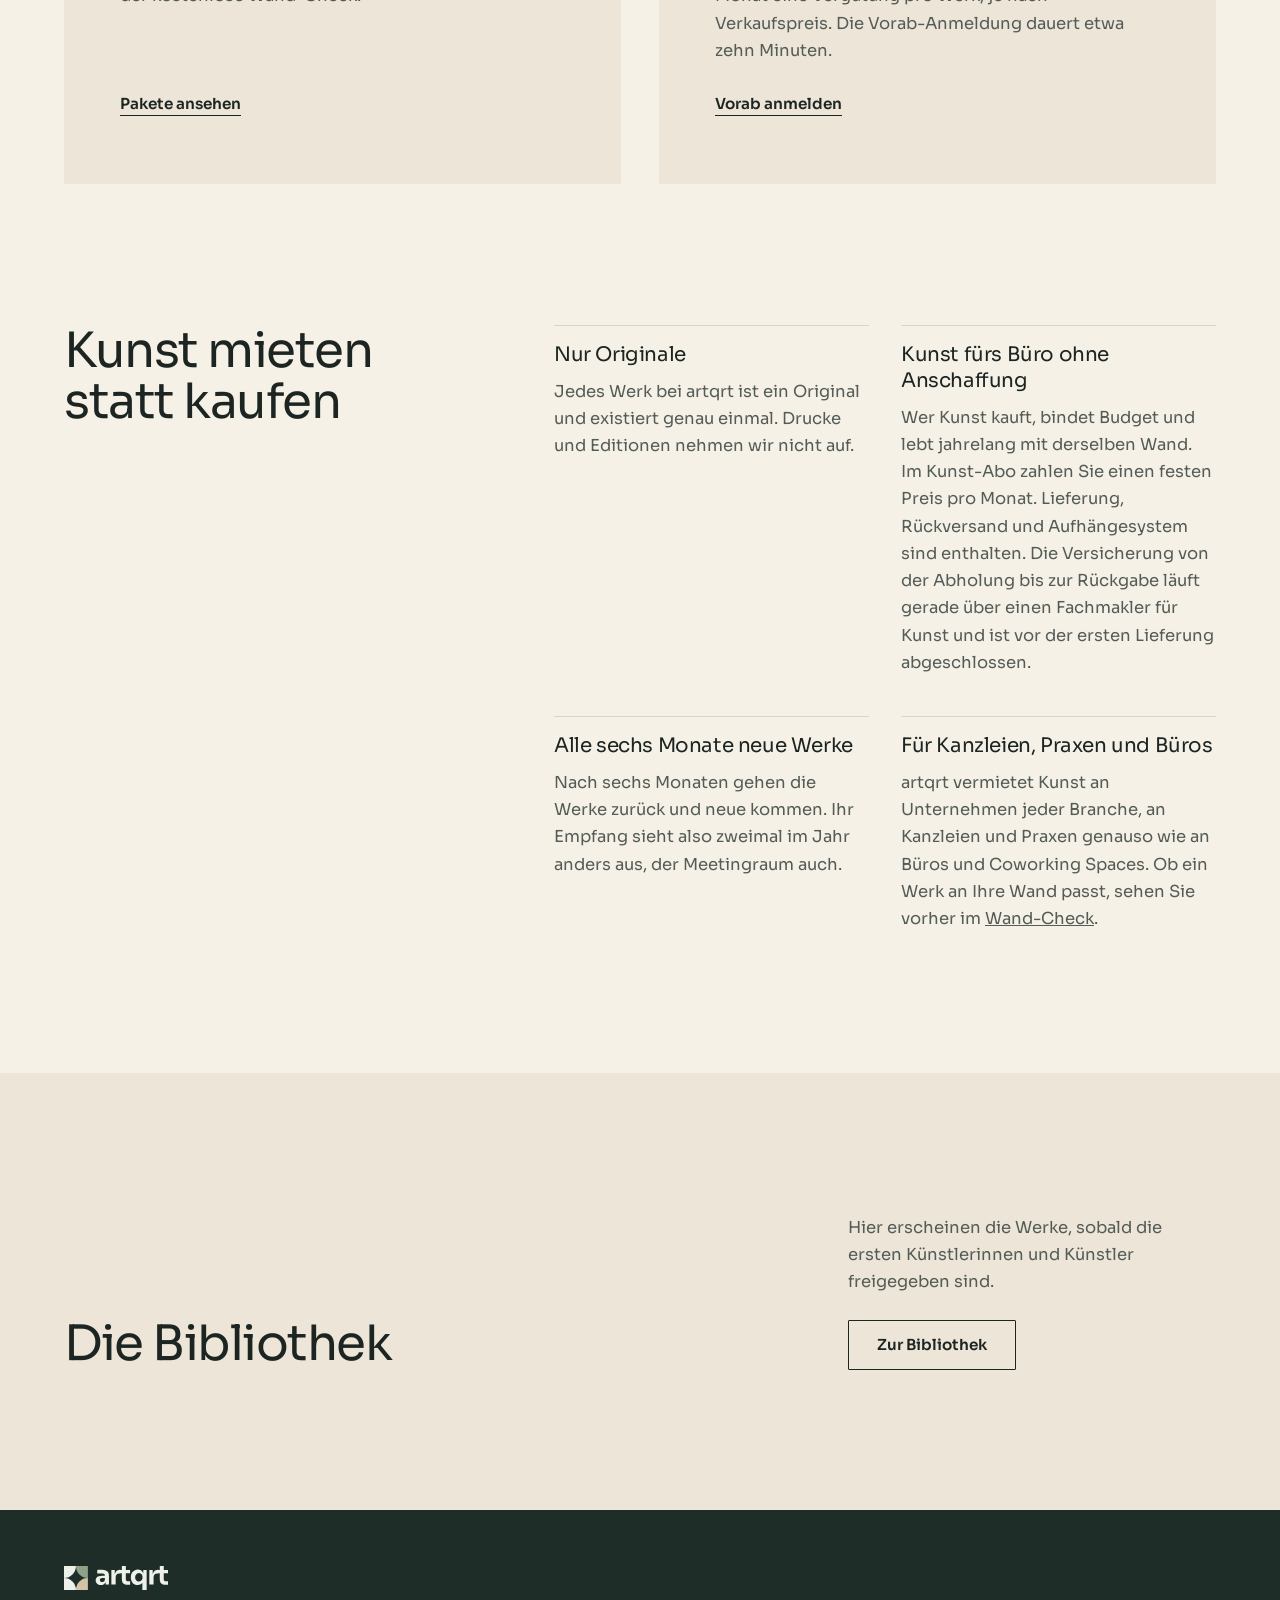
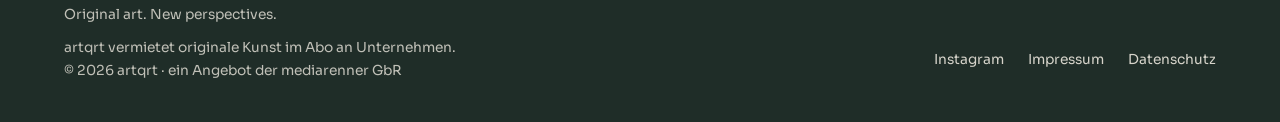
==== commit 20e95682: "Künstleranteil ohne „Hälfte“ formuliert Co-Authored-By: Claude Opus 5.5 <noreply@anthropic.com> Clau" ====
--- a/index.html
+++ b/index.html
@@ -120,7 +120,7 @@
       </a>
       <a class="door" href="kuenstler.html">
         <h3 data-en="For artists">Für Künstler</h3>
-        <p data-en="You keep ownership and get half of the rent for your work. Pre-registering takes about ten minutes.">Du behältst das Eigentum und bekommst die Hälfte der Miete für dein Werk. Die Vorab-Anmeldung dauert etwa zehn Minuten.</p>
+        <p data-en="You keep ownership and get a monthly payment per work, depending on its sale price. Pre-registering takes about ten minutes.">Du behältst das Eigentum und bekommst jeden Monat eine Vergütung pro Werk, je nach Verkaufspreis. Die Vorab-Anmeldung dauert etwa zehn Minuten.</p>
         <span class="link" data-en="Pre-register">Vorab anmelden</span>
       </a>
     </div>
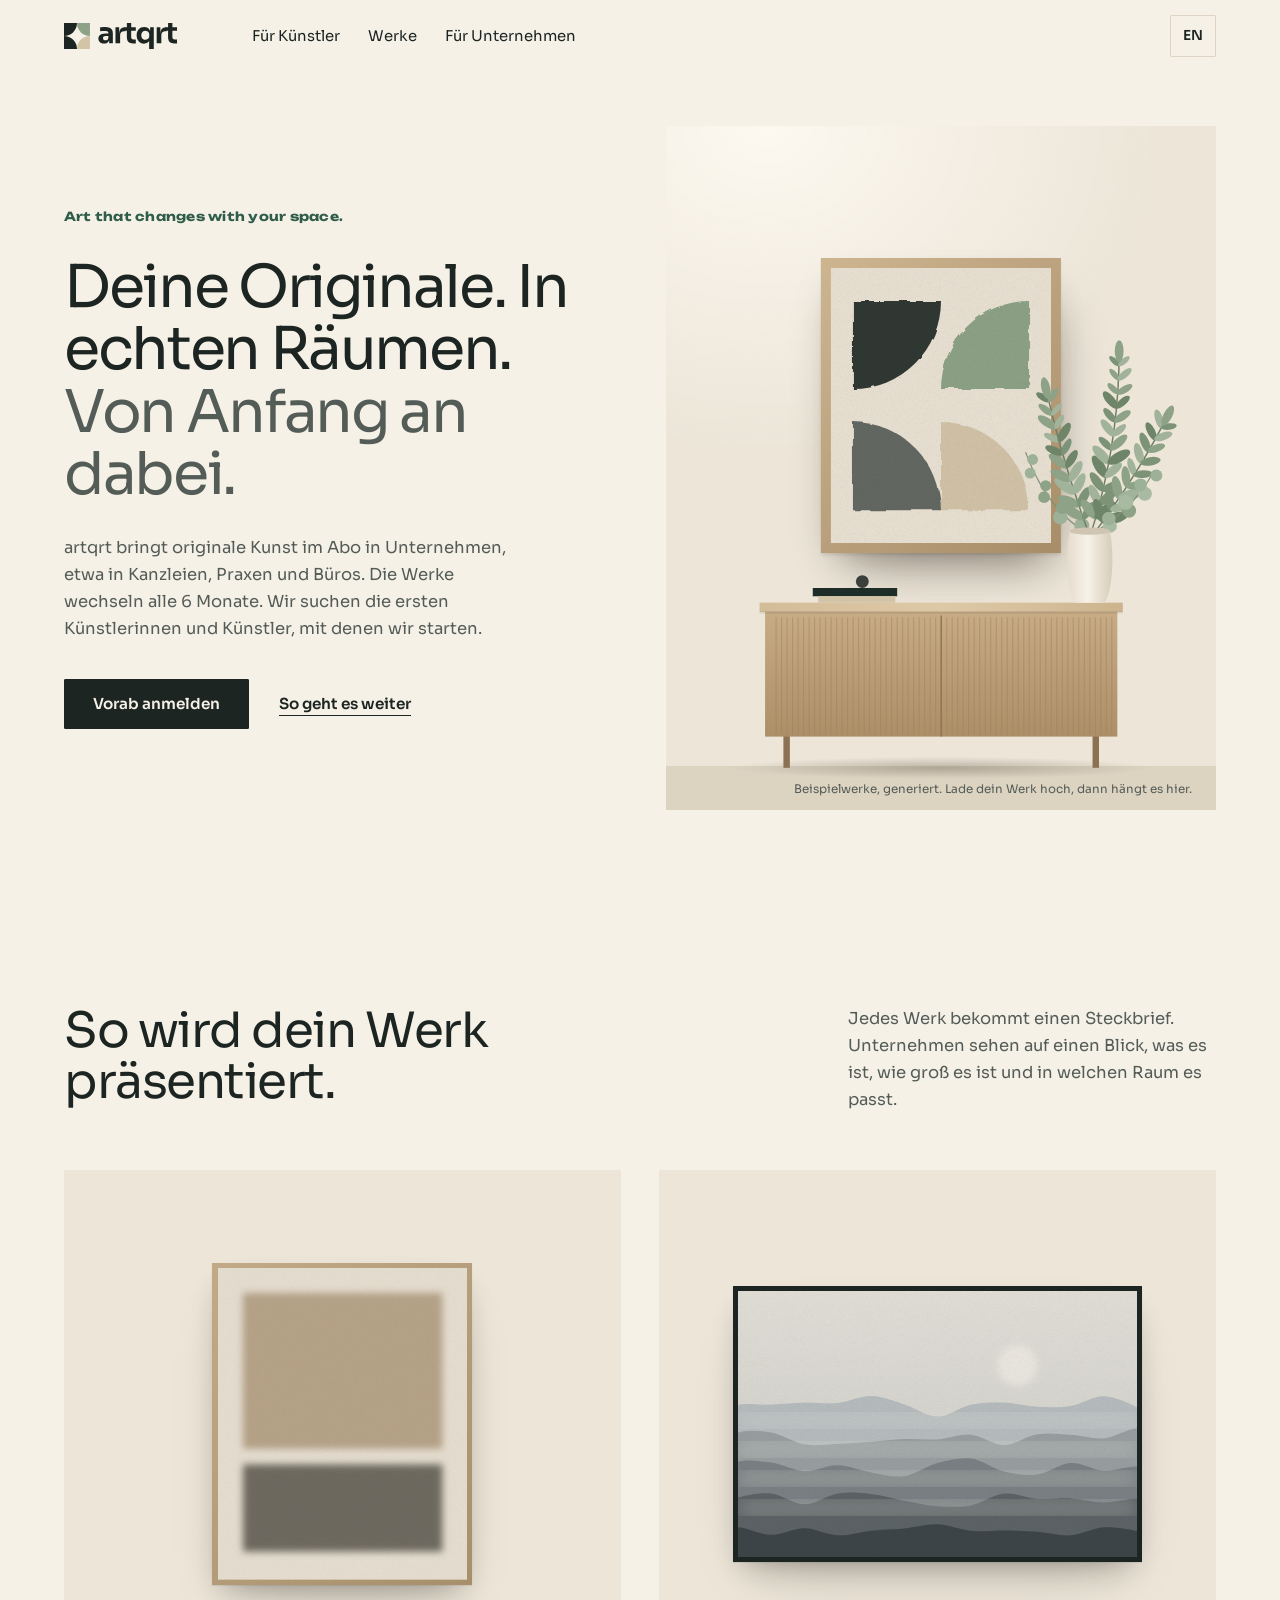
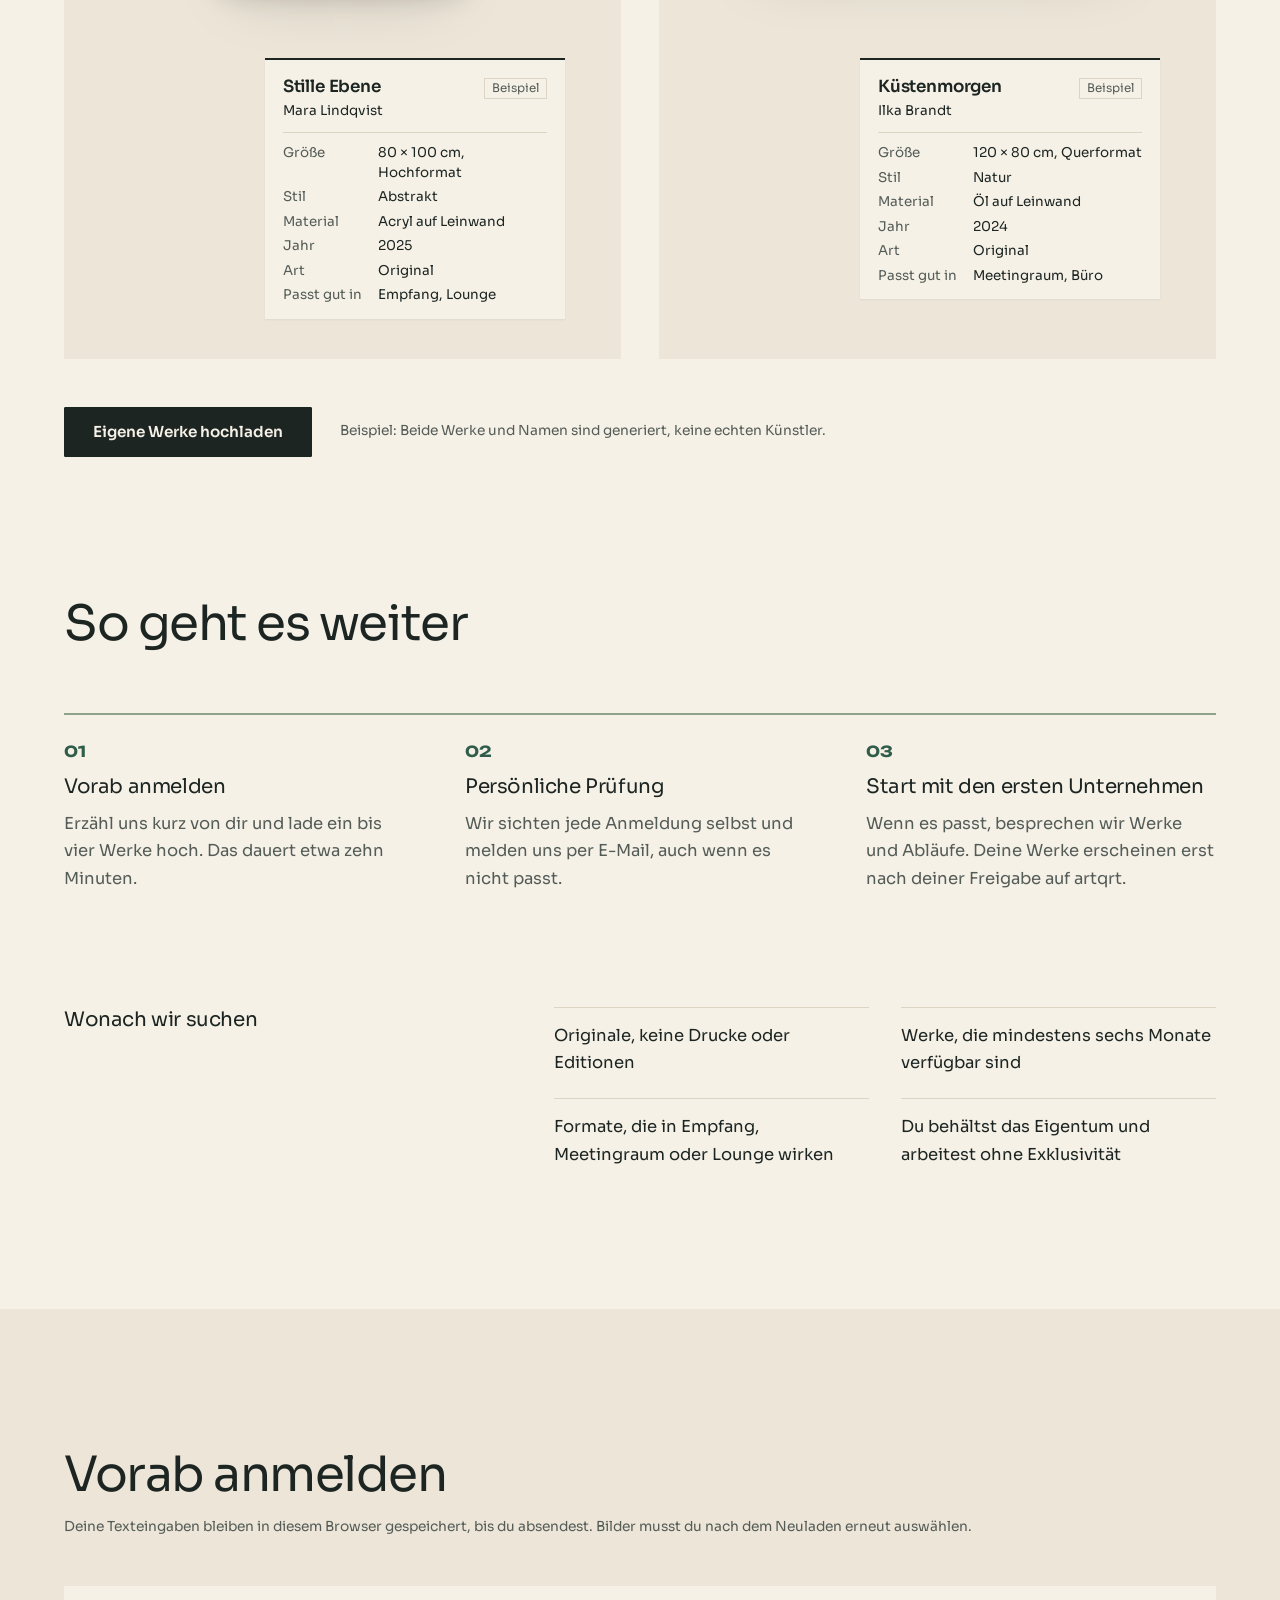
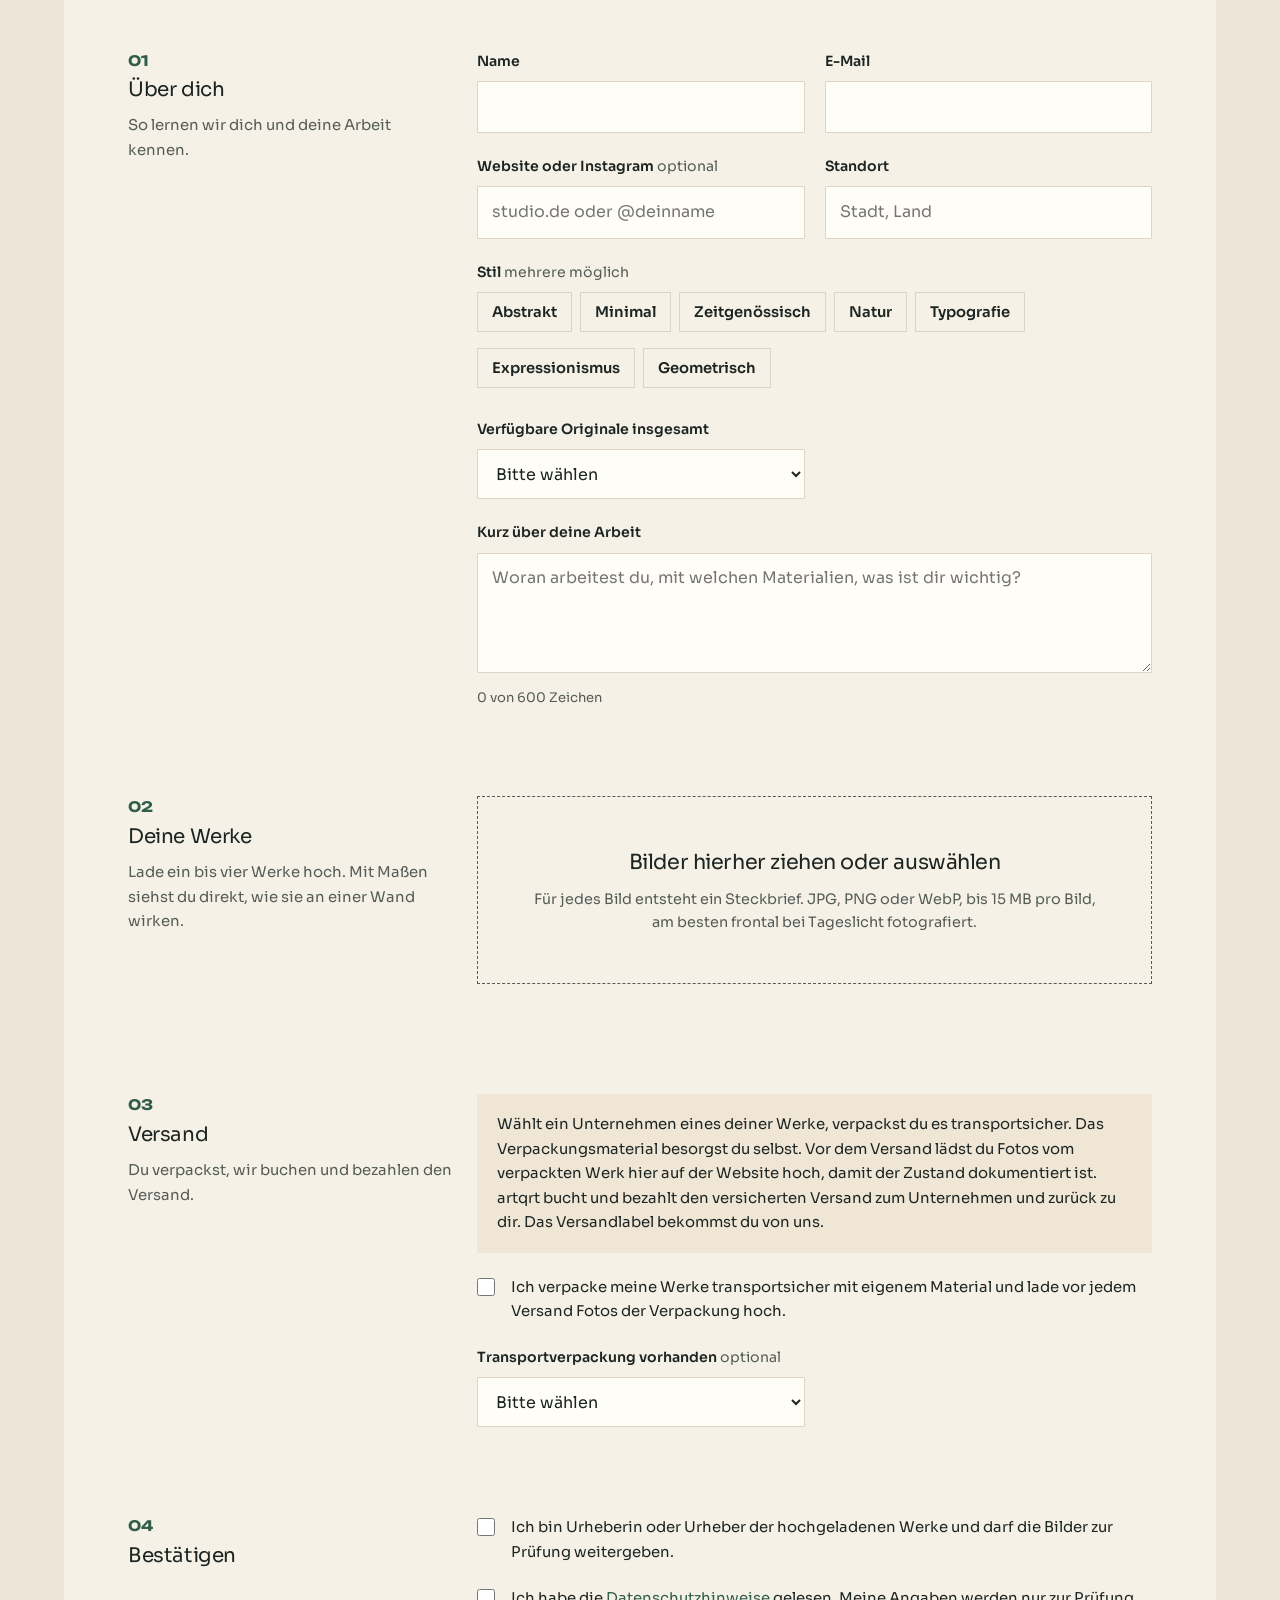
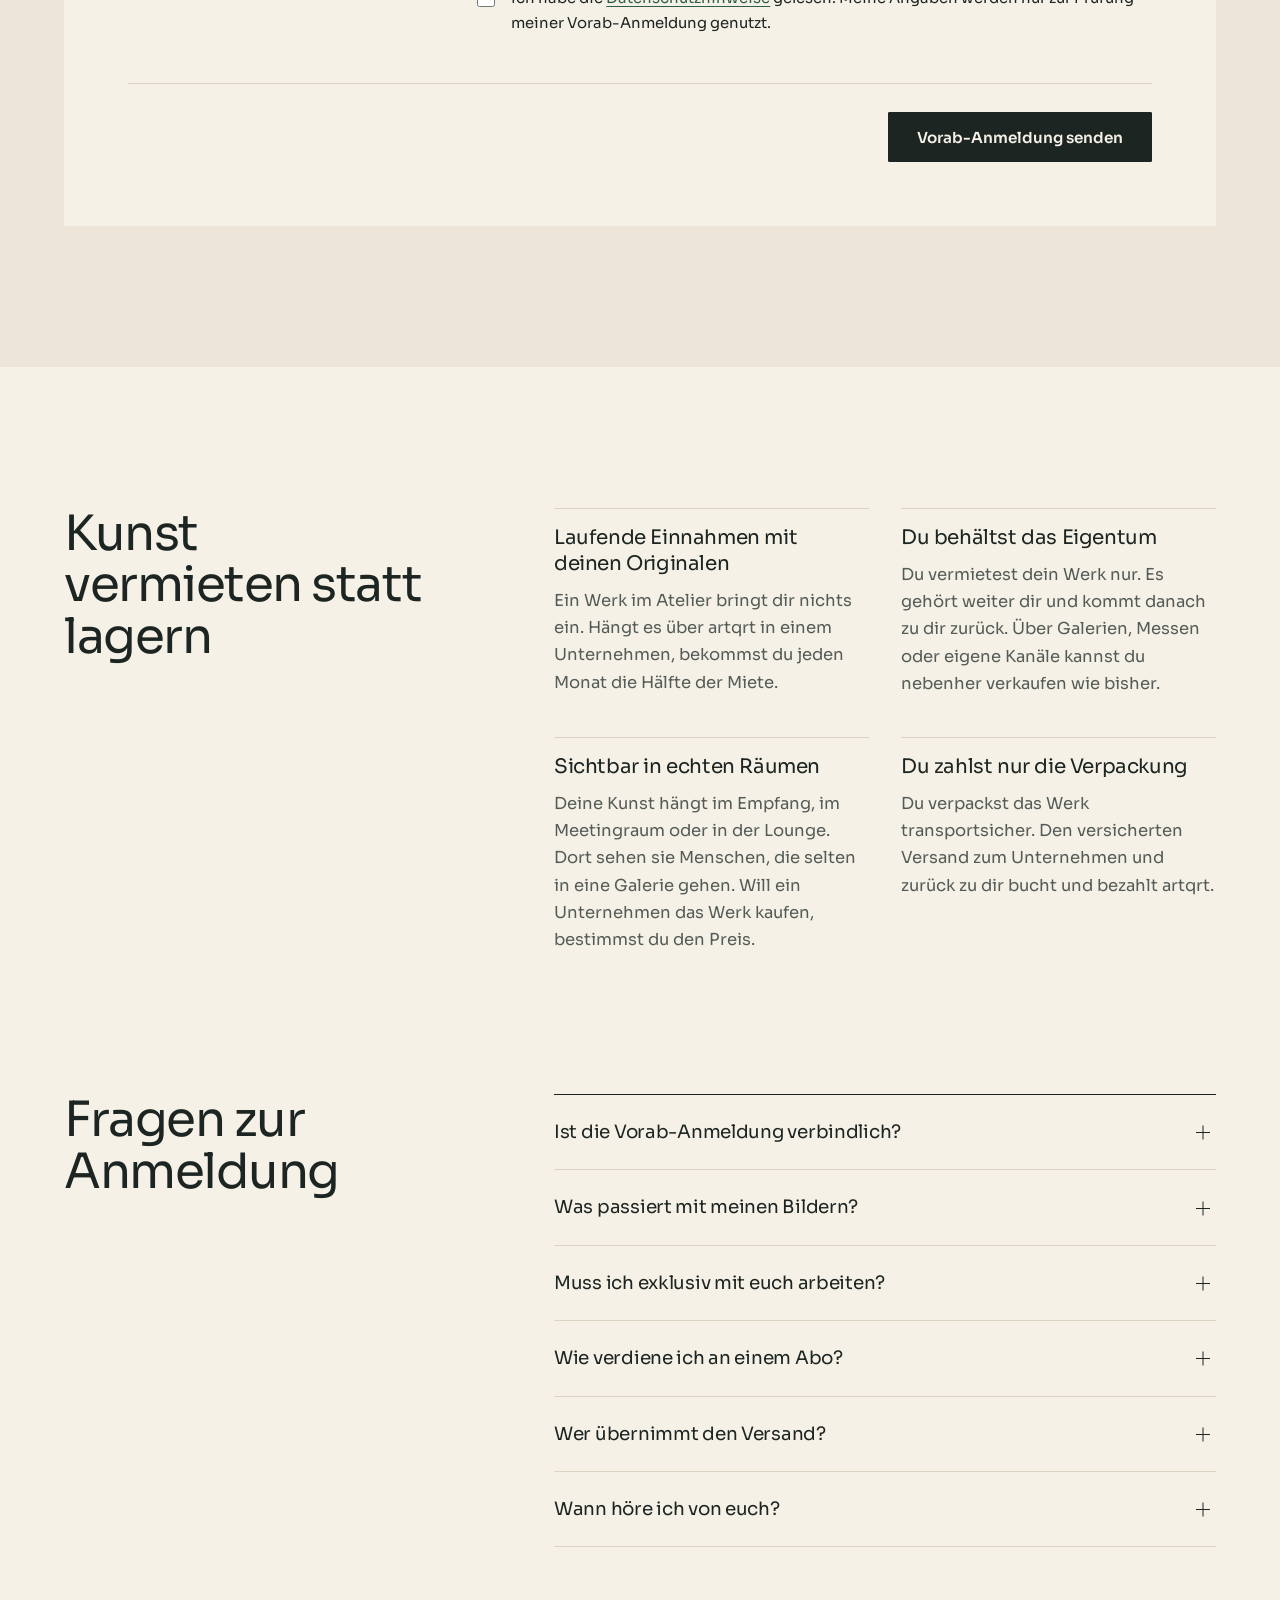
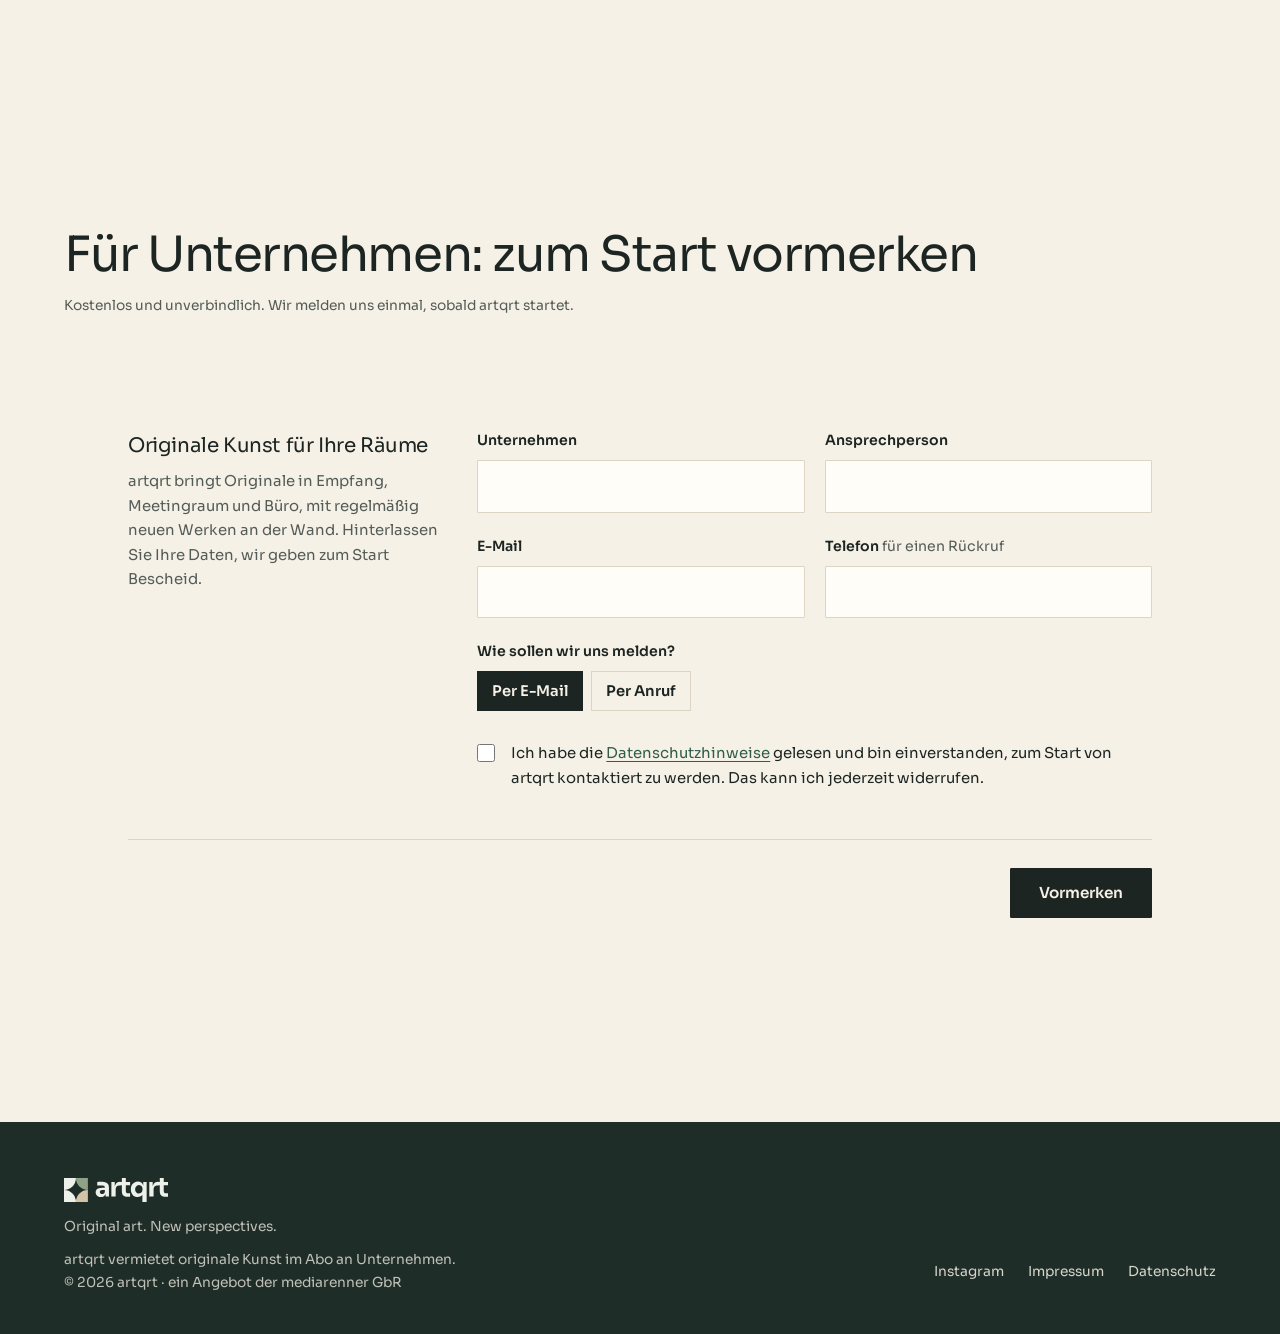
==== commit 904a0291: "One-Pager: neue Preisstufen (Künstler 47,50 / 80 / 130 €, über 10.000 € 1,25 %), Mindestlaufzeit 12 " ====
--- a/index.html
+++ b/index.html
@@ -1,47 +1,40 @@
 <!DOCTYPE html>
-<html lang="de" data-title-en="Rent art for companies: originals by subscription | artqrt">
+<html lang="de" data-title-en="Rent out your art as an artist: pre-register now | artqrt">
 <head>
 <meta charset="utf-8">
 <meta name="viewport" content="width=device-width, initial-scale=1, viewport-fit=cover">
-<title>Kunst mieten für Unternehmen: Originale im Abo | artqrt</title>
-<meta name="description" content="Kunst mieten statt kaufen: artqrt bringt Originale im Abo in Büros, Kanzleien und Praxen. Wechsel alle 6 Monate, Lieferung und Aufhängesystem inklusive.">
+<title>Kunst vermieten als Künstler: jetzt vorab anmelden | artqrt</title>
+<meta name="description" content="Vermiete deine Originale an Unternehmen und verdiene an jedem Abo-Monat mit. Du behältst das Eigentum, ohne Exklusivität. Jetzt ein bis vier Werke einreichen.">
 <link rel="canonical" href="https://www.artqrt.de/">
 <meta property="og:type" content="website">
 <meta property="og:site_name" content="artqrt">
 <meta property="og:locale" content="de_DE">
 <meta property="og:url" content="https://www.artqrt.de/">
-<meta property="og:title" content="Kunst mieten für Unternehmen: Originale im Abo | artqrt">
-<meta property="og:description" content="Kunst mieten statt kaufen: artqrt bringt Originale im Abo in Büros, Kanzleien und Praxen. Wechsel alle 6 Monate, Lieferung und Aufhängesystem inklusive.">
+<meta property="og:title" content="Kunst vermieten als Künstler: jetzt vorab anmelden | artqrt">
+<meta property="og:description" content="Vermiete deine Originale an Unternehmen und verdiene an jedem Abo-Monat mit. Du behältst das Eigentum, ohne Exklusivität. Jetzt ein bis vier Werke einreichen.">
 <meta property="og:image" content="https://www.artqrt.de/assets/og.png">
 <meta property="og:image:width" content="1200">
 <meta property="og:image:height" content="630">
 <meta property="og:image:alt" content="artqrt: originale Kunst im Abo für Unternehmen">
 <meta name="twitter:card" content="summary_large_image">
-<script type="application/ld+json">{"@context": "https://schema.org", "@graph": [{"@type": "Organization", "@id": "https://www.artqrt.de/#org", "name": "artqrt", "legalName": "mediarenner GbR", "description": "artqrt vermietet originale Kunst im Abo an Unternehmen. Die Werke wechseln alle 6 Monate, Lieferung und Rückversand sind im Preis enthalten.", "url": "https://www.artqrt.de/", "logo": "https://www.artqrt.de/assets/logo.svg", "email": "info@artqrt.de", "telephone": "+49 176 47305606", "vatID": "DE364329565", "address": {"@type": "PostalAddress", "streetAddress": "Liskircherstraße 17", "postalCode": "93049", "addressLocality": "Regensburg", "addressCountry": "DE"}, "slogan": "Art that changes with your space.", "sameAs": ["https://www.instagram.com/artqrt.official/"]}, {"@type": "WebSite", "@id": "https://www.artqrt.de/#site", "url": "https://www.artqrt.de/", "name": "artqrt", "inLanguage": "de", "publisher": {"@id": "https://www.artqrt.de/#org"}}]}</script>
+<script type="application/ld+json">{"@context": "https://schema.org", "@graph": [{"@type": "Organization", "@id": "https://www.artqrt.de/#org", "name": "artqrt", "legalName": "mediarenner GbR", "description": "artqrt vermietet originale Kunst im Abo an Unternehmen. Die Werke wechseln alle 6 Monate, Versand und Versicherung sind im Preis enthalten.", "url": "https://www.artqrt.de/", "logo": "https://www.artqrt.de/assets/logo.svg", "email": "info@artqrt.de", "telephone": "+49 176 47305606", "vatID": "DE364329565", "address": {"@type": "PostalAddress", "streetAddress": "Liskircherstraße 17", "postalCode": "93049", "addressLocality": "Regensburg", "addressCountry": "DE"}, "slogan": "Art that changes with your space.", "sameAs": ["https://www.instagram.com/artqrt.official/"]}, {"@type": "BreadcrumbList", "itemListElement": [{"@type": "ListItem", "position": 1, "name": "artqrt", "item": "https://www.artqrt.de/"}, {"@type": "ListItem", "position": 2, "name": "Für Künstler", "item": "https://www.artqrt.de/"}]}, {"@type": "FAQPage", "mainEntity": [{"@type": "Question", "name": "Ist die Vorab-Anmeldung verbindlich?", "acceptedAnswer": {"@type": "Answer", "text": "Nein. Sie ist kostenlos und unverbindlich. Eine Vereinbarung schließen wir erst, wenn beide Seiten zusammenarbeiten möchten."}}, {"@type": "Question", "name": "Was passiert mit meinen Bildern?", "acceptedAnswer": {"@type": "Answer", "text": "Wir nutzen sie nur, um deine Vorab-Anmeldung zu prüfen. Ohne deine ausdrückliche Zustimmung wird nichts veröffentlicht."}}, {"@type": "Question", "name": "Muss ich exklusiv mit euch arbeiten?", "acceptedAnswer": {"@type": "Answer", "text": "Nein. Deine Werke bleiben dein Eigentum. Du verkaufst weiter über Galerien, Messen oder deine eigenen Kanäle."}}, {"@type": "Question", "name": "Wer übernimmt den Versand?", "acceptedAnswer": {"@type": "Answer", "text": "Du verpackst das Werk transportsicher mit eigenem Material und lädst Fotos der Verpackung hoch. artqrt bucht und bezahlt den versicherten Versand zum Unternehmen und zurück zu dir."}}, {"@type": "Question", "name": "Wann höre ich von euch?", "acceptedAnswer": {"@type": "Answer", "text": "Wir prüfen Vorab-Anmeldungen in der Reihenfolge des Eingangs und melden uns bei allen, auch wenn es aktuell nicht passt."}}]}]}</script>
 <link rel="icon" href="assets/favicon.svg" type="image/svg+xml">
 <meta name="theme-color" content="#F6F1E7">
 <meta name="color-scheme" content="light">
 <link rel="stylesheet" href="assets/site.css">
 <script src="assets/site.js"></script>
-<script>
-/* Alte Links auf den One-Pager (bis zum Start der großen Website) weiterleiten: #anmelden und #ablauf zur Künstler-Seite, #unternehmen zum Anfrageformular */
-(function(){ var h=location.hash, q=location.search;
-  if (h==="#anmelden"||h==="#ablauf") location.replace("kuenstler.html"+q+h);
-  else if (h==="#unternehmen") location.replace("unternehmen.html"+q+"#anfrage"); })();
-</script>
 </head>
 <body>
 <header class="nav" id="nav">
   <div class="wrap nav-in">
     <a href="index.html" class="brand" aria-label="artqrt Startseite" data-en-label="artqrt home"><img class="logo" src="assets/logo.svg" alt="artqrt" width="113" height="26"></a>
     <nav class="nav-links" aria-label="Hauptnavigation" data-en-label="Main navigation">
-      <a href="unternehmen.html" data-en="For companies">Für Unternehmen</a>
-      <a href="kuenstler.html" data-en="For artists">Für Künstler</a>
-      <a href="bibliothek.html" data-en="Library">Bibliothek</a>
+      <a href="index.html#anmelden" data-en="For artists">Für Künstler</a>
+      <a href="bibliothek.html" data-en="Works">Werke</a>
+      <a href="index.html#unternehmen" data-en="For companies">Für Unternehmen</a>
     </nav>
     <div class="nav-tools">
       <button class="lang" id="lang" type="button">EN</button>
-      <a href="login.html" class="btn btn-quiet">Login</a>
     </div>
   </div>
 </header>
@@ -51,17 +44,19 @@
   <filter id="haze" x="-10%" y="-10%" width="120%" height="120%"><feGaussianBlur stdDeviation="22"/></filter>
   <filter id="soft2" x="-5%" y="-5%" width="110%" height="110%"><feTurbulence type="fractalNoise" baseFrequency=".035" numOctaves="3" seed="4" result="n"/><feDisplacementMap in="SourceGraphic" in2="n" scale="9"/></filter>
 </defs></svg>
+
+
+
 <main id="top">
-  <div class="wrap ref-hint" id="refHint" hidden><p class="small" style="background:var(--wall);padding:12px 16px;display:inline-block" data-en="Are you an artist? &lt;a href=&quot;kuenstler.html#anmelden&quot;&gt;Go to the pre-registration&lt;/a&gt;">Du bist Künstlerin oder Künstler? <a href="kuenstler.html#anmelden">Hier geht es zur Vorab-Anmeldung</a></p></div>
   <section class="hero" aria-labelledby="h1">
     <div class="wrap hero-grid">
       <div class="hero-copy">
         <p class="kicker">Art that changes with your space.</p>
-        <h1 id="h1" data-en="Original art by subscription. &lt;span&gt;New on the wall every 6 months.&lt;/span&gt;">Originale Kunst im Abo. <span>Alle 6 Monate neu an der Wand.</span></h1>
-        <p class="hero-sub" data-en="artqrt brings original works by artists into companies. One subscription, one price. Delivery and swaps are included." data-ins="artqrt bringt Originale von Künstlerinnen und Künstlern in Unternehmen. Ein Abo, ein Preis. Versand und Versicherung sind drin." data-ins-en="artqrt brings original works by artists into companies. One subscription, one price. Shipping and insurance are included.">artqrt bringt Originale von Künstlerinnen und Künstlern in Unternehmen. Ein Abo, ein Preis. Lieferung und Wechsel sind drin.</p>
+        <h1 id="h1" data-en="Your originals. In real rooms. &lt;span&gt;In from the start.&lt;/span&gt;">Deine Originale. In echten Räumen. <span>Von Anfang an dabei.</span></h1>
+        <p class="hero-sub" data-en="&lt;span data-brand&gt;artqrt&lt;/span&gt; brings original art by subscription into companies such as law firms, medical practices and offices. The works change every 6 months. We are looking for the first artists to start with."><span data-brand>artqrt</span> bringt originale Kunst im Abo in Unternehmen, etwa in Kanzleien, Praxen und Büros. Die Werke wechseln alle 6 Monate. Wir suchen die ersten Künstlerinnen und Künstler, mit denen wir starten.</p>
         <div class="hero-cta">
-          <a href="unternehmen.html" class="btn" data-en="For companies">Für Unternehmen</a>
-          <a href="kuenstler.html" class="link" data-en="For artists">Für Künstler</a>
+          <a href="#anmelden" class="btn" data-en="Pre-register">Vorab anmelden</a>
+          <a href="#ablauf" class="link" data-en="What happens next">So geht es weiter</a>
         </div>
       </div>
       <div class="hero-scene" aria-hidden="true">
@@ -95,59 +90,172 @@
 <ellipse cx="420" cy="446" rx="22" ry="4" fill="#CFC5B2"/></g>
 </svg>
         </div>
-        <p class="room-note" id="roomNote" data-en="Sample work, generated.">Beispielwerk, generiert.</p>
+        <p class="room-note" id="roomNote">Beispielwerke, generiert. Lade dein Werk hoch, dann hängt es hier.</p>
       </div>
     </div>
   </section>
 
-  <section class="section" aria-labelledby="how">
+  <section class="section" aria-labelledby="exh" style="padding-bottom:0">
     <div class="wrap">
-      <h2 id="how" data-en="How artqrt works">So funktioniert artqrt</h2>
+      <div class="grid12">
+        <h2 id="exh" class="ex-h" data-en="How your work is presented.">So wird dein Werk präsentiert.</h2>
+        <p class="muted ex-p" data-en="Every work gets a fact sheet. Companies see at a glance what it is, how big it is and which room it suits.">Jedes Werk bekommt einen Steckbrief. Unternehmen sehen auf einen Blick, was es ist, wie groß es ist und in welchen Raum es passt.</p>
+      </div>
+      <div class="examples" id="examples"></div>
+      <div class="ex-cta"><a href="#anmelden" class="btn" data-en="Upload your own works">Eigene Werke hochladen</a><span class="muted small" data-en="Example: both works and names are generated, not real artists.">Beispiel: Beide Werke und Namen sind generiert, keine echten Künstler.</span></div>
+    </div>
+  </section>
+
+  <section class="section" id="ablauf" aria-labelledby="abh">
+    <div class="wrap">
+      <h2 id="abh" data-en="What happens next">So geht es weiter</h2>
       <div class="process">
-        <article><div class="n">01</div><h3 data-en="Choose">Auswählen</h3><p data-en="Companies put together their works from the library. Before that, the wall check shows what suits the wall.">Unternehmen stellen ihre Werke aus der Bibliothek zusammen. Vorher zeigt der Wand-Check, was an die Wand passt.</p></article>
-        <article><div class="n">02</div><h3 data-en="Hang">Aufhängen</h3><p data-en="The works arrive and stay for six months." data-ins="Die Werke kommen versichert an und hängen sechs Monate." data-ins-en="The works arrive insured and stay for six months.">Die Werke kommen zu Ihnen und hängen sechs Monate.</p></article>
-        <article><div class="n">03</div><h3 data-en="Change">Wechseln</h3><p data-en="Then something new arrives. The artists earn a share every month.">Dann kommt Neues. Die Künstlerinnen und Künstler verdienen an jedem Monat mit.</p></article>
+        <article><div class="n">01</div><h3 data-en="Pre-register">Vorab anmelden</h3><p data-en="Tell us a bit about yourself and upload one to four works. It takes about ten minutes.">Erzähl uns kurz von dir und lade ein bis vier Werke hoch. Das dauert etwa zehn Minuten.</p></article>
+        <article><div class="n">02</div><h3 data-en="Personal review">Persönliche Prüfung</h3><p data-en="We look at every application ourselves and reply by email, even if it&#x27;s a no.">Wir sichten jede Anmeldung selbst und melden uns per E-Mail, auch wenn es nicht passt.</p></article>
+        <article><div class="n">03</div><h3 data-en="Start with the first companies">Start mit den ersten Unternehmen</h3><p data-en="If it&#x27;s a fit, we talk through works and logistics. Your works only appear on artqrt once you approve.">Wenn es passt, besprechen wir Werke und Abläufe. Deine Werke erscheinen erst nach deiner Freigabe auf artqrt.</p></article>
+      </div>
+      <div class="grid12 criteria">
+        <h3 data-en="What we&#x27;re looking for">Wonach wir suchen</h3>
+        <ul>
+          <li data-en="Originals, no prints or editions">Originale, keine Drucke oder Editionen</li>
+          <li data-en="Works that are available for at least six months">Werke, die mindestens sechs Monate verfügbar sind</li>
+          <li data-en="Formats that work in a reception, meeting room or lounge">Formate, die in Empfang, Meetingraum oder Lounge wirken</li>
+          <li data-en="You keep ownership and there&#x27;s no exclusivity">Du behältst das Eigentum und arbeitest ohne Exklusivität</li>
+        </ul>
       </div>
     </div>
   </section>
 
-  <section class="section" aria-label="Einstiege" style="padding-top:0">
-    <div class="wrap doors">
-      <a class="door" href="unternehmen.html">
-        <h3 data-en="For companies">Für Unternehmen</h3>
-        <p data-en="Three packages from &lt;span data-from&gt;&lt;/span&gt; net per month. The free wall check is where you start.">Drei Pakete ab <span data-from>349 €</span> netto im Monat. Der Einstieg ist der kostenlose Wand-Check.</p>
-        <span class="link" data-en="See the packages">Pakete ansehen</span>
-      </a>
-      <a class="door" href="kuenstler.html">
-        <h3 data-en="For artists">Für Künstler</h3>
-        <p data-en="You keep ownership and get a monthly payment per work, depending on its sale price. Pre-registering takes about ten minutes.">Du behältst das Eigentum und bekommst jeden Monat eine Vergütung pro Werk, je nach Verkaufspreis. Die Vorab-Anmeldung dauert etwa zehn Minuten.</p>
-        <span class="link" data-en="Pre-register">Vorab anmelden</span>
-      </a>
+  <section class="form-sec" id="anmelden" aria-labelledby="fh">
+    <div class="wrap" id="formWrap">
+      <div class="form-head">
+        <h2 id="fh" data-en="Pre-register">Vorab anmelden</h2>
+        <p class="muted small" id="draftNote" data-en="Your text entries stay saved in this browser until you submit. You&#x27;ll need to pick images again after a reload.">Deine Texteingaben bleiben in diesem Browser gespeichert, bis du absendest. Bilder musst du nach dem Neuladen erneut auswählen.</p>
+      </div>
+
+      <form id="form" novalidate>
+        <div style="position:absolute;left:-9999px" aria-hidden="true"><label>Website<input type="text" id="hp" name="company_website" tabindex="-1" autocomplete="off"></label></div>
+        <fieldset>
+          <div class="fs-title"><div class="n">01</div><h3 data-en="About you">Über dich</h3><p data-en="So we get to know you and your work.">So lernen wir dich und deine Arbeit kennen.</p></div>
+          <div class="fs-body">
+            <div class="field"><label for="name">Name</label><input id="name" name="name" type="text" autocomplete="name" required><div class="error" data-en="Enter your name.">Gib deinen Namen ein.</div></div>
+            <div class="field"><label for="email" data-en="Email">E-Mail</label><input id="email" name="email" type="email" autocomplete="email" inputmode="email" required><div class="error" data-en="Enter a valid email address, for example name@studio.de.">Gib eine gültige E-Mail-Adresse ein, zum Beispiel name@studio.de.</div></div>
+            <div class="field"><label for="web" data-en="Website or Instagram &lt;span class=&quot;opt&quot;&gt;optional&lt;/span&gt;">Website oder Instagram <span class="opt">optional</span></label><input id="web" name="web" type="text" placeholder="studio.de oder @deinname" data-en-placeholder="studio.com or @yourname"></div>
+            <div class="field"><label for="city" data-en="Location">Standort</label><input id="city" name="city" type="text" autocomplete="address-level2" placeholder="Stadt, Land" data-en-placeholder="City, country" required><div class="error" data-en="Tell us where you work.">Gib an, wo du arbeitest.</div></div>
+            <div class="field full" id="styleField"><span class="lbl" data-en="Style &lt;span class=&quot;opt&quot;&gt;pick several&lt;/span&gt;">Stil <span class="opt">mehrere möglich</span></span>
+              <div class="chips" id="styles"></div><div class="error" data-en="Pick at least one style.">Wähle mindestens einen Stil.</div></div>
+            <div class="field"><label for="count" data-en="Originals available in total">Verfügbare Originale insgesamt</label>
+              <select id="count" name="count" required><option value="" data-en="Please choose">Bitte wählen</option><option data-en="1 to 5">1 bis 5</option><option data-en="6 to 15">6 bis 15</option><option data-en="16 to 40">16 bis 40</option><option data-en="More than 40">Mehr als 40</option></select><div class="error" data-en="Choose a number.">Wähle eine Anzahl.</div></div>
+            <div class="field full"><label for="bio" data-en="About your work, briefly">Kurz über deine Arbeit</label><textarea id="bio" name="bio" maxlength="600" placeholder="Woran arbeitest du, mit welchen Materialien, was ist dir wichtig?" data-en-placeholder="What are you working on, with which materials, what matters to you?" required></textarea><div class="hint"><span id="bioCount">0</span> <span data-en="of 600 characters">von 600 Zeichen</span></div><div class="error" data-en="Write a few sentences about your work.">Schreib ein paar Sätze über deine Arbeit.</div></div>
+          </div>
+        </fieldset>
+
+        <fieldset>
+          <div class="fs-title"><div class="n">02</div><h3 data-en="Your works">Deine Werke</h3><p data-en="Upload one to four works. With dimensions you see right away how they look on a wall.">Lade ein bis vier Werke hoch. Mit Maßen siehst du direkt, wie sie an einer Wand wirken.</p></div>
+          <div class="fs-body" id="worksField">
+            <label class="drop" id="drop" for="files">
+              <input id="files" type="file" accept="image/jpeg,image/png,image/webp" multiple>
+              <strong><span class="d-desk" data-en="Drag images here or choose them">Bilder hierher ziehen oder auswählen</span><span class="d-touch" data-en="Choose photos">Fotos auswählen</span></strong>
+              <p data-en="Each image gets a fact sheet. JPG, PNG or WebP, up to 15 MB per image, ideally shot straight on in daylight.">Für jedes Bild entsteht ein Steckbrief. JPG, PNG oder WebP, bis 15 MB pro Bild, am besten frontal bei Tageslicht fotografiert.</p>
+            </label>
+            <div class="counter" id="counter" aria-live="polite"></div>
+            <div class="works" id="works"></div>
+            <div class="field full" id="worksErr" style="margin-top:-8px"><div class="error" id="worksErrText">Lade mindestens ein Werk hoch.</div></div>
+          </div>
+        </fieldset>
+
+        <fieldset>
+          <div class="fs-title"><div class="n">03</div><h3 data-en="Shipping">Versand</h3><p data-en="You pack, we book and pay for shipping.">Du verpackst, wir buchen und bezahlen den Versand.</p></div>
+          <div class="fs-body">
+            <details class="field full ship-info" id="shipInfo" open><summary data-en="How shipping works">So läuft der Versand</summary><p data-en="When a company chooses one of your works, you pack it so it&#x27;s safe for transport. You get the packaging material yourself. Before shipping you upload photos of the packed work here on the website, so its condition is documented. artqrt books and pays for insured shipping to the company and back to you, and sends you the shipping label.">Wählt ein Unternehmen eines deiner Werke, verpackst du es transportsicher. Das Verpackungsmaterial besorgst du selbst. Vor dem Versand lädst du Fotos vom verpackten Werk hier auf der Website hoch, damit der Zustand dokumentiert ist. artqrt bucht und bezahlt den versicherten Versand zum Unternehmen und zurück zu dir. Das Versandlabel bekommst du von uns.</p></details>
+            <div class="field full" id="shipField"><label class="check"><input type="checkbox" id="shipOk"><span data-en="I pack my works safely for transport with my own material and upload photos of the packaging before every shipment.">Ich verpacke meine Werke transportsicher mit eigenem Material und lade vor jedem Versand Fotos der Verpackung hoch.</span></label><div class="error" data-en="Please confirm that you&#x27;ll handle the packaging.">Bestätige bitte, dass du die Verpackung übernimmst.</div></div>
+            <div class="field"><label for="pack" data-en="Transport packaging on hand &lt;span class=&quot;opt&quot;&gt;optional&lt;/span&gt;">Transportverpackung vorhanden <span class="opt">optional</span></label>
+              <select id="pack" name="pack"><option value="" data-en="Please choose">Bitte wählen</option><option data-en="Yes, for all works">Ja, für alle Werke</option><option data-en="For some works">Für einige Werke</option><option data-en="No, I&#x27;ll get it when needed">Nein, besorge ich bei Bedarf</option></select></div>
+          </div>
+        </fieldset>
+
+        <fieldset>
+          <div class="fs-title"><div class="n">04</div><h3 data-en="Confirm">Bestätigen</h3></div>
+          <div class="fs-body">
+            <div class="field full" id="rightsField"><label class="check"><input type="checkbox" id="rights"><span data-en="I am the creator of the uploaded works and may share the images for review.">Ich bin Urheberin oder Urheber der hochgeladenen Werke und darf die Bilder zur Prüfung weitergeben.</span></label><div class="error" data-en="Please confirm that you are the creator.">Bestätige bitte deine Urheberschaft.</div></div>
+            <div class="field full" id="privacyField"><label class="check"><input type="checkbox" id="privacy"><span data-en="I have read the &lt;a href=&quot;datenschutz.html&quot; target=&quot;_blank&quot; rel=&quot;noopener&quot;&gt;privacy notice&lt;/a&gt;. My details are only used to review my pre-registration.">Ich habe die <a href="datenschutz.html" target="_blank" rel="noopener">Datenschutzhinweise</a> gelesen. Meine Angaben werden nur zur Prüfung meiner Vorab-Anmeldung genutzt.</span></label><div class="error" data-en="Agree to the privacy notice so we can process your application.">Stimme den Datenschutzhinweisen zu, damit wir deine Anmeldung bearbeiten können.</div></div>
+          </div>
+        </fieldset>
+
+        <div class="submit-row">
+          <div>
+            <p class="form-error" id="formError" role="alert"></p>
+          </div>
+          <button class="btn" type="submit" id="submit" data-en="Send pre-registration">Vorab-Anmeldung senden</button>
+        </div>
+      </form>
+
+      <div class="success" id="success" tabindex="-1">
+        <h3 data-en="Pre-registration sent.">Vorab-Anmeldung gesendet.</h3>
+        <p id="successText" data-en="Thanks. We look at your works ourselves and reply by email.">Danke. Wir sichten deine Werke persönlich und melden uns per E-Mail.</p>
+        <p class="small" style="margin-top:28px"><button class="btn btn-quiet" type="button" id="again" data-en="Start another pre-registration">Weitere Vorab-Anmeldung starten</button></p>
+      </div>
     </div>
   </section>
 
-  <section class="section" aria-labelledby="guideh" style="padding-top:0">
+  <section class="section" aria-labelledby="guideh" style="padding-bottom:0">
     <div class="wrap grid12 guide">
-      <h2 id="guideh" data-en="Rent art instead of buying it">Kunst mieten statt kaufen</h2>
+      <h2 id="guideh" data-en="Rent out your art instead of storing it">Kunst vermieten statt lagern</h2>
       <div class="guide-list">
-        <article><h3 data-en="Originals only">Nur Originale</h3><p data-en="Every work at artqrt is an original and exists exactly once. We don't take prints or editions.">Jedes Werk bei artqrt ist ein Original und existiert genau einmal. Drucke und Editionen nehmen wir nicht auf.</p></article>
-        <article><h3 data-en="Art for the office without the purchase">Kunst fürs Büro ohne Anschaffung</h3><p data-en="If you buy art, you tie up budget and live with the same wall for years. With the art subscription you pay a fixed price per month. Delivery, return shipping and the hanging system are included. Insurance from pickup to return is being arranged through a specialist fine-art broker and will be in place before the first delivery." data-ins="Wer Kunst kauft, bindet Budget und lebt jahrelang mit derselben Wand. Im Kunst-Abo zahlen Sie einen festen Preis pro Monat. Versand und Versicherung sind enthalten, das Aufhängesystem auch." data-ins-en="If you buy art, you tie up budget and live with the same wall for years. With the art subscription you pay a fixed price per month. Shipping and insurance are included, and so is the hanging system.">Wer Kunst kauft, bindet Budget und lebt jahrelang mit derselben Wand. Im Kunst-Abo zahlen Sie einen festen Preis pro Monat. Lieferung, Rückversand und Aufhängesystem sind enthalten. Die Versicherung von der Abholung bis zur Rückgabe läuft gerade über einen Fachmakler für Kunst und ist vor der ersten Lieferung abgeschlossen.</p></article>
-        <article><h3 data-en="New works every six months">Alle sechs Monate neue Werke</h3><p data-en="After six months the works go back and new ones arrive. So your reception looks different twice a year, and the meeting room does too.">Nach sechs Monaten gehen die Werke zurück und neue kommen. Ihr Empfang sieht also zweimal im Jahr anders aus, der Meetingraum auch.</p></article>
-        <article><h3 data-en="For law firms, practices and offices">Für Kanzleien, Praxen und Büros</h3><p data-en="artqrt rents art to companies in every industry, to law firms and practices as well as offices and coworking spaces. You can see beforehand whether a work suits your wall, with the &lt;a href=&quot;wand-check.html&quot;&gt;wall check&lt;/a&gt;.">artqrt vermietet Kunst an Unternehmen jeder Branche, an Kanzleien und Praxen genauso wie an Büros und Coworking Spaces. Ob ein Werk an Ihre Wand passt, sehen Sie vorher im <a href="wand-check.html">Wand-Check</a>.</p></article>
+        <article><h3 data-en="Monthly income from your originals">Laufende Einnahmen mit deinen Originalen</h3><p data-en="A work in the studio earns you nothing. When it hangs in a company through artqrt, you get half of the rent every month.">Ein Werk im Atelier bringt dir nichts ein. Hängt es über artqrt in einem Unternehmen, bekommst du jeden Monat die Hälfte der Miete.</p></article>
+        <article><h3 data-en="You keep ownership">Du behältst das Eigentum</h3><p data-en="You only rent out your work. It stays yours and comes back to you afterwards. You can keep selling through galleries, fairs or your own channels as before.">Du vermietest dein Werk nur. Es gehört weiter dir und kommt danach zu dir zurück. Über Galerien, Messen oder eigene Kanäle kannst du nebenher verkaufen wie bisher.</p></article>
+        <article><h3 data-en="Seen in real rooms">Sichtbar in echten Räumen</h3><p data-en="Your art hangs in a reception, a meeting room or a lounge. People see it there who rarely go to a gallery. If a company wants to buy the work, you set the price.">Deine Kunst hängt im Empfang, im Meetingraum oder in der Lounge. Dort sehen sie Menschen, die selten in eine Galerie gehen. Will ein Unternehmen das Werk kaufen, bestimmst du den Preis.</p></article>
+        <article><h3 data-en="You only pay for the packaging">Du zahlst nur die Verpackung</h3><p data-en="You pack the work safely for transport. artqrt books and pays for the insured shipping to the company and back to you.">Du verpackst das Werk transportsicher. Den versicherten Versand zum Unternehmen und zurück zu dir bucht und bezahlt artqrt.</p></article>
       </div>
     </div>
   </section>
 
-  <section class="section band" aria-labelledby="libh">
-    <div class="wrap split">
-      <h2 id="libh" data-en="The library">Die Bibliothek</h2>
-      <div class="side">
-        <p data-en="Works appear here as soon as the first artists are approved.">Hier erscheinen die Werke, sobald die ersten Künstlerinnen und Künstler freigegeben sind.</p>
-        <div class="hero-cta"><a href="bibliothek.html" class="btn btn-quiet" data-en="Go to the library">Zur Bibliothek</a></div>
+  <section class="section faq" aria-labelledby="faqh">
+    <div class="wrap grid12">
+      <h2 id="faqh" data-en="Questions about signing up">Fragen zur Anmeldung</h2>
+      <div class="faq-list">
+        <details><summary data-en="Is the pre-registration binding?">Ist die Vorab-Anmeldung verbindlich?</summary><div class="ans" data-en="No. It&#x27;s free and non-binding. We only sign an agreement once both sides want to work together.">Nein. Sie ist kostenlos und unverbindlich. Eine Vereinbarung schließen wir erst, wenn beide Seiten zusammenarbeiten möchten.</div></details>
+        <details><summary data-en="What happens to my images?">Was passiert mit meinen Bildern?</summary><div class="ans" data-en="We only use them to review your pre-registration. Nothing is published without your explicit consent.">Wir nutzen sie nur, um deine Vorab-Anmeldung zu prüfen. Ohne deine ausdrückliche Zustimmung wird nichts veröffentlicht.</div></details>
+        <details><summary data-en="Do I have to work with you exclusively?">Muss ich exklusiv mit euch arbeiten?</summary><div class="ans" data-en="No. Your works stay yours. You keep selling through galleries, fairs or your own channels.">Nein. Deine Werke bleiben dein Eigentum. Du verkaufst weiter über Galerien, Messen oder deine eigenen Kanäle.</div></details>
+        <details><summary data-en="How do I earn from a subscription?">Wie verdiene ich an einem Abo?</summary><div class="ans" id="faqPay"></div></details>
+        <details><summary data-en="Who handles shipping?">Wer übernimmt den Versand?</summary><div class="ans" data-en="You pack the work safely for transport with your own material and upload photos of the packaging. artqrt books and pays for insured shipping to the company and back to you.">Du verpackst das Werk transportsicher mit eigenem Material und lädst Fotos der Verpackung hoch. artqrt bucht und bezahlt den versicherten Versand zum Unternehmen und zurück zu dir.</div></details>
+        <details><summary data-en="When will I hear from you?">Wann höre ich von euch?</summary><div class="ans" data-en="We review pre-registrations in the order they arrive and reply to everyone, even if it&#x27;s not a fit right now.">Wir prüfen Vorab-Anmeldungen in der Reihenfolge des Eingangs und melden uns bei allen, auch wenn es aktuell nicht passt.</div></details>
+      </div>
+    </div>
+  </section>
+  <section class="form-sec" id="unternehmen" aria-labelledby="coh" style="background:var(--paper)">
+    <div class="wrap" id="coWrap">
+      <div class="form-head">
+        <h2 id="coh" data-en="For companies: get notified at launch">Für Unternehmen: zum Start vormerken</h2>
+        <p class="muted small" data-en="Free and non-binding. We get in touch once, when artqrt starts.">Kostenlos und unverbindlich. Wir melden uns einmal, sobald artqrt startet.</p>
+      </div>
+      <form id="coForm" novalidate>
+        <div style="position:absolute;left:-9999px" aria-hidden="true"><label>Website<input type="text" name="company_website" tabindex="-1" autocomplete="off"></label></div>
+        <fieldset>
+          <div class="fs-title"><h3 data-en="Original art for your rooms">Originale Kunst für Ihre Räume</h3><p data-en="artqrt brings originals into reception areas, meeting rooms and offices, with new works on the wall at regular intervals. Leave your details and we will let you know when it starts.">artqrt bringt Originale in Empfang, Meetingraum und Büro, mit regelmäßig neuen Werken an der Wand. Hinterlassen Sie Ihre Daten, wir geben zum Start Bescheid.</p></div>
+          <div class="fs-body">
+            <div class="field"><label for="coCompany" data-en="Company">Unternehmen</label><input id="coCompany" name="company" type="text" autocomplete="organization" required><div class="error" data-en="Enter the company name.">Bitte den Namen des Unternehmens eingeben.</div></div>
+            <div class="field"><label for="coName" data-en="Contact person">Ansprechperson</label><input id="coName" name="contact_name" type="text" autocomplete="name" required><div class="error" data-en="Enter a contact person.">Bitte eine Ansprechperson eingeben.</div></div>
+            <div class="field"><label for="coEmail" data-en="Email">E-Mail</label><input id="coEmail" name="email" type="email" autocomplete="email" inputmode="email" required><div class="error" data-en="Enter a valid email address.">Bitte eine gültige E-Mail-Adresse eingeben.</div></div>
+            <div class="field"><label for="coPhone" data-en="Phone &lt;span class=&quot;opt&quot;&gt;for a call back&lt;/span&gt;">Telefon <span class="opt">für einen Rückruf</span></label><input id="coPhone" name="phone" type="tel" autocomplete="tel" inputmode="tel"><div class="error" data-en="Enter a phone number for the call back.">Bitte eine Telefonnummer für den Rückruf eingeben.</div></div>
+            <div class="field full"><span class="lbl" data-en="How should we get in touch?">Wie sollen wir uns melden?</span>
+              <div class="chips" role="radiogroup" aria-label="Kontaktweg" data-en-label="Contact method"><label class="chip"><input type="radio" name="contact_pref" value="email" checked><span data-en="By email">Per E-Mail</span></label><label class="chip"><input type="radio" name="contact_pref" value="call"><span data-en="By phone">Per Anruf</span></label></div></div>
+            <div class="field full" id="coPrivacyField"><label class="check"><input type="checkbox" id="coPrivacy"><span data-en="I have read the &lt;a href=&quot;datenschutz.html&quot; target=&quot;_blank&quot; rel=&quot;noopener&quot;&gt;privacy notice&lt;/a&gt; and agree to be contacted about the launch of artqrt. I can withdraw this at any time.">Ich habe die <a href="datenschutz.html" target="_blank" rel="noopener">Datenschutzhinweise</a> gelesen und bin einverstanden, zum Start von artqrt kontaktiert zu werden. Das kann ich jederzeit widerrufen.</span></label><div class="error" data-en="Please agree so we may contact you.">Bitte zustimmen, damit wir uns melden dürfen.</div></div>
+          </div>
+        </fieldset>
+        <div class="submit-row">
+          <div><p class="form-error" id="coError" role="alert"></p></div>
+          <button class="btn" type="submit" id="coSubmit" data-en="Notify me">Vormerken</button>
+        </div>
+      </form>
+      <div class="success" id="coSuccess" tabindex="-1" style="background:var(--wall)">
+        <h3 data-en="You are on the list.">Vorgemerkt.</h3>
+        <p data-en="Thank you. We will get in touch as soon as artqrt starts.">Vielen Dank. Wir melden uns, sobald artqrt startet.</p>
       </div>
     </div>
   </section>
 </main>
+
 <footer>
   <div class="wrap">
     <div>
@@ -164,13 +272,341 @@
   </div>
 </footer>
 <script>
-const A = window.ARTQRT;
-addEventListener("DOMContentLoaded", () => {
-  /* Wer über einen Link mit ?ref= kommt (DMs, Ausschreibungen), sieht oben den Weg zur Künstler-Anmeldung */
-  if (new URLSearchParams(location.search).has("ref")) document.getElementById("refHint").hidden = false;
-  document.querySelectorAll("[data-from]").forEach(e => e.textContent = A.money(Math.min(...A.CONFIG.packages.map(A.fromPrice))));
+/* ===== Config ===== */
+/* Zentrale Config: alle veränderbaren Werte hier */
+const CONFIG = {
+  brand: "artqrt",
+  minAvailabilityMonths: 6,                   // Mindestverfügbarkeit pro Werk (entschieden)
+  maxWorks: 4, minWorks: 1, maxMB: 15,
+  maxDesc: 300, maxImagePx: 2400,             // Kurzbeschreibung pro Werk; längste Bildkante beim Upload
+  submit: { endpoint: window.ARTQRT.CONFIG.backend.url ? window.ARTQRT.CONFIG.backend.url + "/functions/v1/submit-application" : null }   // null = Demo-Modus
+};
+const T = window.ARTQRT.T;
+const EN_LABEL = {Abstrakt:"Abstract",Minimal:"Minimal","Zeitgenössisch":"Contemporary",Natur:"Nature",Typografie:"Typography",Expressionismus:"Expressionism",Geometrisch:"Geometric",Empfang:"Reception",Meetingraum:"Meeting room","Büro":"Office",Lounge:"Lounge",Hochformat:"Portrait",Querformat:"Landscape",Quadratisch:"Square"};
+const lab = s => T(s, EN_LABEL[s] || s);
+const BRAND = { name: CONFIG.brand };
+const SUBMIT = CONFIG.submit;
+const STYLES = ["Abstrakt","Minimal","Zeitgenössisch","Natur","Typografie","Expressionismus","Geometrisch"];
+const ROOMS = ["Empfang","Meetingraum","Büro","Lounge"];
+const MAX_WORKS = CONFIG.maxWorks, MAX_MB = CONFIG.maxMB, DRAFT_KEY = "artqrt-artist-draft-v1";
+
+document.querySelectorAll("[data-brand]").forEach(e=>e.textContent=BRAND.name);
+{ const G = window.ARTQRT, sh = G.CONFIG.artistShare, tiers = G.CONFIG.tiers;
+  const lim = n => new Intl.NumberFormat(G.lang === "en" ? "en-GB" : "de-DE").format(n) + " €";
+  const list = (f, and) => { const x = tiers.map(f); return x.slice(0, -1).join(", ") + and + x[x.length - 1]; };
+  const de = list((t, i) => `${G.money(t.rent * sh / 100)} ${i ? "" : "bei einem Verkaufspreis "}bis ${lim(t.upTo)}`, " und ");
+  const en = list((t, i) => `${G.money(t.rent * sh / 100)} ${i ? "" : "for a sale price "}up to ${lim(t.upTo)}`, " and ");
+  document.getElementById("faqPay").textContent = T(`Du erhältst ${sh} % der Miete für dein Werk, jeden Monat. Wie hoch die Miete ist, hängt vom Verkaufspreis ab, den du festlegst. Pro Werk und Monat sind das ${de}. Bei Werken über ${lim(tiers[tiers.length-1].upTo)} sind es 1,25 % des Verkaufspreises im Monat, mindestens 150 €. Möchte ein Unternehmen ein Werk kaufen, gilt dein Verkaufspreis.`,`You receive ${sh}% of the rent for your work, every month. The rent depends on the sale price you set. Per work and month that is ${en}. For works over ${lim(tiers[tiers.length-1].upTo)} it is 1.25% of the sale price per month, at least 150 €. If a company wants to buy a work, your sale price applies.`); }
+
+
+/* ===== Styles chips ===== */
+document.getElementById("styles").innerHTML = STYLES.map(s=>`<label class="chip"><input type="checkbox" name="style" value="${s}"><span>${lab(s)}</span></label>`).join("");
+
+/* ===== Draft (text fields only) ===== */
+const form=document.getElementById("form");
+const textIds=["name","email","web","city","count","bio","pack"];
+function saveDraft(){
+  const d={}; textIds.forEach(id=>d[id]=document.getElementById(id).value);
+  d.styles=[...form.querySelectorAll('input[name=style]:checked')].map(i=>i.value);
+  try{localStorage.setItem(DRAFT_KEY,JSON.stringify(d))}catch(e){}
+}
+function loadDraft(){
+  let d=null; try{d=JSON.parse(localStorage.getItem(DRAFT_KEY)||"null")}catch(e){}
+  if(!d) return;
+  textIds.forEach(id=>{if(d[id]!=null)document.getElementById(id).value=d[id]});
+  (d.styles||[]).forEach(s=>{const i=form.querySelector(`input[name=style][value="${s}"]`); if(i)i.checked=true});
+}
+loadDraft();
+const bio=document.getElementById("bio"), bioCount=document.getElementById("bioCount");
+const updBio=()=>bioCount.textContent=bio.value.length; updBio();
+form.addEventListener("input",e=>{ if(e.target===bio)updBio(); if(e.target.id==="name")works.forEach(updateBrief); const f=e.target.closest(".field"); if(f)f.classList.remove("invalid"); if(!e.target.closest(".work"))saveDraft(); });
+form.addEventListener("change",e=>{ const f=e.target.closest(".field"); if(f)f.classList.remove("invalid"); if(!e.target.closest(".work"))saveDraft(); });
+
+/* ===== Works upload ===== */
+const works=[]; let wid=0;
+const worksEl=document.getElementById("works"), counter=document.getElementById("counter");
+const drop=document.getElementById("drop"), fileInput=document.getElementById("files");
+const worksErr=document.getElementById("worksErr"), worksErrText=document.getElementById("worksErrText");
+function showWorksError(msg){worksErrText.textContent=msg; worksErr.classList.add("invalid")}
+function updateCounter(){counter.textContent=works.length?T(`${works.length} von ${MAX_WORKS} Werken`,`${works.length} of ${MAX_WORKS} works`):""; drop.style.display=works.length>=MAX_WORKS?"none":""; updateHero()}
+/* Hero: Beispielwerk über dem Sideboard, wird durch das erste hochgeladene Werk ersetzt */
+const EXAMPLE_ART = document.getElementById("canvas").innerHTML;
+/* Ohne eigenes Werk wechseln drei Beispielwerke, maßstabsgetreu wie später die echten */
+const HERO_ARTS = [
+  {html:EXAMPLE_ART, w:100, h:125},
+  {html:`<svg viewBox="0 0 640 800" preserveAspectRatio="none">${exField(640,800)}</svg>`, w:80, h:100},
+  {html:`<svg viewBox="0 0 960 640" preserveAspectRatio="none">${exPhoto(960,640)}</svg>`, w:120, h:80}
+];
+let heroIdx = 0;
+function layoutPainting(){
+  const room=document.querySelector(".room"), svg=document.querySelector(".room-svg"), p=document.getElementById("painting");
+  if(!room||!svg) return;
+  const rw=room.clientWidth, rh=room.clientHeight, rr=room.getBoundingClientRect(), sr=svg.getBoundingClientRect();
+  const unit=Math.min(sr.width/600,sr.height/750);            // die Szene wird eingepasst, also zählt die kleinere Seite
+  const bottom=(sr.bottom-rr.top)-280*unit;                   // Unterkante Rahmen: 470 von 750, über dem Sideboard
+  const fp=Math.max(5,Math.round(8*unit*1.4)); p.style.setProperty("--fp",fp+"px");
+  const w0=works[0];
+  const maxW=rw*0.86-2*fp, maxH=bottom-Math.max(18,rh*0.05)-2*fp;  // Platz an der Wand
+  let w,h,scaled=false, note;
+  if(!w0){ const ex=HERO_ARTS[heroIdx]; w=ex.w*2.4*unit; h=ex.h*2.4*unit;
+    if(w>maxW){h*=maxW/w; w=maxW} if(h>maxH){w*=maxH/h; h=maxH}
+    note=T("Beispielwerke, generiert. Lade dein Werk hoch, dann hängt es hier.","Sample works, generated. Upload your work and it hangs here."); }
+  else{
+    const ratio=w0.ratio||((+w0.w>0&&+w0.h>0)?w0.w/w0.h:0.8);    // Fotoformat bestimmt den Rahmen, nichts wird beschnitten
+    const cmW=parseFloat(w0.w), cmH=parseFloat(w0.h);
+    if(cmW>0&&cmH>0){ w=cmW*2.4*unit; h=w/ratio; }               // Maßstab: Sideboard 384 Einheiten = 160 cm
+    else { w=Math.min(300*unit*ratio,330*unit); h=w/ratio; }
+    if(w>maxW){h*=maxW/w; w=maxW; scaled=true}
+    if(h>maxH){w*=maxH/h; h=maxH; scaled=true}
+    const t=w0.title||T("Dein Werk","Your work");
+    note=(cmW>0&&cmH>0)?T(`${t}, ${cmW} × ${cmH} cm über einem Sideboard von 160 cm`,`${t}, ${cmW} × ${cmH} cm above a 160 cm sideboard`)+(scaled?T(" (verkleinert dargestellt)"," (shown smaller)"):T(", maßstabsgetreu",", true to scale")):T(`${t}. Gib Breite und Höhe an für die echte Größe.`,`${t}. Enter width and height for the real size.`);
+  }
+  p.style.width=w+"px"; p.style.height=h+"px"; p.style.top=(bottom-h-2*fp)+"px";
+  document.getElementById("roomNote").textContent=note;
+}
+function updateHero(){
+  const c=document.getElementById("canvas");
+  c.innerHTML = works[0] ? `<img src="${works[0].url}" alt="">` : HERO_ARTS[heroIdx].html;
+  layoutPainting();
+}
+if(!matchMedia("(prefers-reduced-motion:reduce)").matches) setInterval(()=>{
+  if(works[0]||document.hidden) return;
+  const p=document.getElementById("painting"); p.classList.add("swap");
+  setTimeout(()=>{ heroIdx=(heroIdx+1)%HERO_ARTS.length; updateHero(); p.classList.remove("swap") },460);
+},4200);
+if(matchMedia("(max-width:760px)").matches) document.getElementById("shipInfo").removeAttribute("open");
+addEventListener("resize",layoutPainting); addEventListener("load",layoutPainting);
+
+function addFiles(list){
+  worksErr.classList.remove("invalid");
+  const skipped=[];
+  for(const file of list){
+    if(works.length>=MAX_WORKS){skipped.push(T(`Maximal ${MAX_WORKS} Werke. ${file.name} wurde nicht hinzugefügt.`,`Maximum ${MAX_WORKS} works. ${file.name} was not added.`)); continue}
+    if(!/^image\/(jpeg|png|webp)$/.test(file.type)){skipped.push(T(`${file.name} ist kein JPG, PNG oder WebP.`,`${file.name} is not a JPG, PNG or WebP.`)); continue}
+    if(file.size>MAX_MB*1024*1024){skipped.push(T(`${file.name} ist größer als ${MAX_MB} MB. Verkleinere das Bild und lade es erneut hoch.`,`${file.name} is larger than ${MAX_MB} MB. Shrink the image and upload it again.`)); continue}
+    const w={id:++wid,file,url:URL.createObjectURL(file),ratio:null,orient:"",style:"",fits:[],title:file.name.replace(/\.[^.]+$/,"").replace(/[_-]+/g," "),w:"",h:"",material:"",year:"",type:"Original",edition:"",value:"",from:"",desc:"",avail:false};
+    works.push(w); renderWork(w);
+    const img=new Image(); img.onload=()=>{w.ratio=img.naturalWidth/img.naturalHeight; updateScene(w); layoutPainting()}; img.src=w.url;
+  }
+  if(skipped.length) showWorksError(skipped.join(" "));
+  updateCounter();
+}
+fileInput.addEventListener("change",()=>{addFiles(fileInput.files); fileInput.value=""});
+["dragenter","dragover"].forEach(ev=>drop.addEventListener(ev,e=>{e.preventDefault(); drop.classList.add("over")}));
+["dragleave","drop"].forEach(ev=>drop.addEventListener(ev,e=>{e.preventDefault(); drop.classList.remove("over")}));
+drop.addEventListener("drop",e=>addFiles(e.dataTransfer.files));
+
+const esc=s=>String(s).replace(/[&<>"]/g,c=>({"&":"&amp;","<":"&lt;",">":"&gt;",'"':"&quot;"}[c]));
+function renderWork(w){
+  const el=document.createElement("article"); el.className="work"; el.dataset.id=w.id;
+  const f=(k,label,attrs="")=>`<div class="field" data-k="${k}"><label for="w${w.id}-${k}">${label}</label><input id="w${w.id}-${k}" data-k="${k}" ${attrs} value="${esc(w[k])}"><div class="error"></div></div>`;
+  el.innerHTML=`
+    <div class="work-wall"><div class="scene"><div class="sb"></div><div class="art" style="background-image:url(${w.url})" role="img" aria-label="Vorschau von ${esc(w.title)} an einer Wand"></div></div>
+      <div class="scene-note"><span class="dim">${T("Maße eingeben für die Wandvorschau","Enter dimensions for the wall preview")}</span><span>Sideboard 160 cm</span></div><div class="brief-slot"></div></div>
+    <div class="work-fields">
+      <div class="work-top"><span class="fn">${esc(w.file.name)}</span><button type="button" class="remove">${T("Entfernen","Remove")}</button></div>
+      <div class="field full" data-k="title"><label for="w${w.id}-title">${T("Titel","Title")}</label><input id="w${w.id}-title" data-k="title" type="text" value="${esc(w.title)}"><div class="error"></div></div>
+      <div class="field full" data-k="orient"><span class="lbl">${T("Ausrichtung","Orientation")}</span>
+        <div class="chips" role="radiogroup" aria-label="Ausrichtung">${["Hochformat","Querformat","Quadratisch"].map(o=>`<label class="chip"><input type="radio" name="orient-${w.id}" data-k="orient" value="${o}"><span>${lab(o)}</span></label>`).join("")}</div><div class="error"></div></div>
+      ${f("w",T("Breite in cm","Width in cm"),'type="number" inputmode="decimal" min="5" max="600"')}
+      ${f("h",T("Höhe in cm","Height in cm"),'type="number" inputmode="decimal" min="5" max="600"')}
+      <div class="field" data-k="style"><label for="w${w.id}-style">${T("Stilrichtung","Style")}</label><select id="w${w.id}-style" data-k="style"><option value="">${T("Bitte wählen","Please choose")}</option>${STYLES.map(x=>`<option value="${x}">${lab(x)}</option>`).join("")}</select><div class="error"></div></div>
+      ${f("material","Material",'type="text" placeholder="'+T("z. B. Öl auf Leinwand","e.g. oil on canvas")+'"')}
+      ${f("year",T("Jahr","Year"),'type="number" inputmode="numeric" min="1900" max="2100"')}
+      ${f("value",T("Preisvorstellung Verkauf <span class='opt'>optional, in €</span>","Asking price for sale <span class='opt'>optional, in €</span>"),'type="number" inputmode="numeric" min="0"')}
+      ${f("from",T("Verfügbar ab <span class='opt'>optional</span>","Available from <span class='opt'>optional</span>"),'type="month"')}
+      <div class="field full" data-k="desc"><label for="w${w.id}-desc">${T("Kurzbeschreibung <span class='opt'>optional</span>","Short description <span class='opt'>optional</span>")}</label><textarea id="w${w.id}-desc" data-k="desc" maxlength="${CONFIG.maxDesc}" placeholder="${T("Was zeigt das Werk, wie ist es entstanden?","What does the work show, how was it made?")}"></textarea><div class="hint"><span class="desc-count">0</span> / ${CONFIG.maxDesc}</div></div>
+      <div class="field works-fits"><span class="lbl">${T("Passt gut in","Suits")} <span class="opt">optional</span></span><div class="chips">${ROOMS.map(x=>`<label class="chip"><input type="checkbox" data-k="fits" value="${x}"><span>${lab(x)}</span></label>`).join("")}</div></div>
+      <div class="field full" data-k="avail"><label class="check"><input type="checkbox" data-k="avail"><span>${T(`Dieses Werk ist mindestens ${CONFIG.minAvailabilityMonths} Monate verfügbar.`,`This work is available for at least ${CONFIG.minAvailabilityMonths} months.`)}</span></label><div class="error"></div></div>
+    </div>`;
+  el.addEventListener("input",e=>{const k=e.target.dataset.k; if(!k)return; if(k==="fits"){w.fits=[...el.querySelectorAll("input[data-k=fits]:checked")].map(i=>i.value)} else if(k==="avail"){w.avail=e.target.checked} else w[k]=e.target.value; if(k==="desc")el.querySelector(".desc-count").textContent=w.desc.length; e.target.closest(".field")?.classList.remove("invalid"); if(k==="w"||k==="h"||k==="orient")updateScene(w); updateBrief(w)});
+  el.addEventListener("change",e=>{const k=e.target.dataset.k; if(k==="style")w.style=e.target.value; if(k==="avail"){w.avail=e.target.checked; e.target.closest(".field").classList.remove("invalid")} if(k==="fits")w.fits=[...el.querySelectorAll("input[data-k=fits]:checked")].map(i=>i.value); setTimeout(()=>updateBrief(w)); if(k==="orient"){w.orient=e.target.value; e.target.closest(".field").classList.remove("invalid"); updateScene(w)}});
+  el.querySelector(".remove").onclick=()=>{URL.revokeObjectURL(w.url); works.splice(works.indexOf(w),1); el.remove(); updateCounter()};
+  worksEl.appendChild(el); updateScene(w); updateBrief(w);
+}
+function monthDE(v){if(!v)return"";const[y,m]=v.split("-");return new Date(+y,+m-1,1).toLocaleDateString(T("de-DE","en-GB"),{month:"long",year:"numeric"})}
+function briefHTML(d,tag){
+  const open='<span class="open">'+T("noch offen","not set yet")+'</span>';
+  const size=(d.w&&d.h)?`${d.w} × ${d.h} cm${d.orient?", "+lab(d.orient):""}`:(d.orient?lab(d.orient):open);
+  const rows=[[T("Größe","Size"),size],[T("Stil","Style"),d.style?esc(lab(d.style)):open],["Material",d.material?esc(d.material):open],[T("Jahr","Year"),d.year?esc(d.year):open],[T("Art","Type"),"Original"]];
+  if(d.from)rows.push([T("Verfügbar ab","Available from"),monthDE(d.from)]);
+  if(d.fits&&d.fits.length)rows.push([T("Passt gut in","Suits"),d.fits.map(lab).join(", ")]);
+  return `<div class="brief"><div class="brief-head"><span class="t">${esc(d.title||T("Ohne Titel","Untitled"))}</span><span class="tag">${tag}</span></div><div class="a">${esc(d.artist||T("Dein Name","Your name"))}</div><dl>${rows.map(([k,v])=>`<dt>${k}</dt><dd>${v}</dd>`).join("")}</dl></div>`;
+}
+function updateBrief(w){const el=worksEl.querySelector(`.work[data-id="${w.id}"] .brief-slot`); if(el)el.innerHTML=briefHTML({...w,artist:document.getElementById("name").value.trim()},T("Steckbrief","Fact sheet"))}
+function orientOf(aw,ah){return Math.abs(aw-ah)/Math.max(aw,ah)<0.03?"Quadratisch":(ah>aw?"Hochformat":"Querformat")}
+/* Scale preview: wall section 320 cm wide, sideboard 160 × 80 cm, artwork centre at ~150 cm or above sideboard */
+function updateScene(w){
+  if(w===works[0]) layoutPainting();
+  const el=worksEl.querySelector(`.work[data-id="${w.id}"]`); if(!el)return;
+  const art=el.querySelector(".art"), sb=el.querySelector(".sb"), scene=el.querySelector(".scene"), note=el.querySelector(".scene-note span");
+  const WALL=320, SB_W=160, SB_H=80;
+  let aw=parseFloat(w.w), ah=parseFloat(w.h); const has=aw>0&&ah>0;
+  if(!has){ const r=w.ratio||0.8; aw=70; ah=70/r; }
+  const bottom=Math.max(SB_H+20,150-ah/2), top=bottom+ah, viewH=Math.max(230,top+25), viewW=Math.max(WALL,aw+60);
+  scene.style.aspectRatio=`${viewW}/${viewH}`;
+  sb.style.cssText=`left:${(viewW-SB_W)/2/viewW*100}%; width:${SB_W/viewW*100}%; height:${SB_H/viewH*100}%`;
+  art.style.left=`${(viewW-aw)/2/viewW*100}%`; art.style.width=`${aw/viewW*100}%`;
+  art.style.bottom=`${bottom/viewH*100}%`; art.style.height=`${ah/viewH*100}%`;
+  art.style.opacity=has?1:.55;
+  note.className=""; 
+  if(!has){note.textContent=T("Maße eingeben für die Wandvorschau","Enter dimensions for the wall preview")}
+  else if(w.orient && orientOf(aw,ah)!==w.orient){note.textContent=T(`${w.orient} passt nicht zu ${aw} × ${ah} cm. Breite steht zuerst.`,`${lab(w.orient)} doesn't match ${aw} × ${ah} cm. Width comes first.`); note.className="ratio-warn"}
+  else if(w.ratio && Math.abs(Math.log((aw/ah)/w.ratio))>0.18){note.textContent=T("Seitenverhältnis von Foto und Maßen weicht ab. Prüfe Breite und Höhe.","The photo's aspect ratio doesn't match the dimensions. Check width and height."); note.className="ratio-warn"}
+  else {note.textContent=T(`${aw} × ${ah} cm, maßstabsgetreu`,`${aw} × ${ah} cm, true to scale`)}
+}
+
+/* ===== Example artworks (generated demo art) ===== */
+function rng(seed){return function(){seed|=0;seed=seed+0x6D2B79F5|0;let t=Math.imul(seed^seed>>>15,1|seed);t=t+Math.imul(t^t>>>7,61|t)^t;return((t^t>>>14)>>>0)/4294967296}}
+function smooth(p){let d=`M${p[0][0]},${p[0][1]}`;const g=i=>p[Math.max(0,Math.min(p.length-1,i))];for(let i=0;i<p.length-1;i++){const a=g(i-1),b=g(i),c=g(i+1),e=g(i+2);d+=`C${b[0]+(c[0]-a[0])/6},${b[1]+(c[1]-a[1])/6} ${c[0]-(e[0]-b[0])/6},${c[1]-(e[1]-b[1])/6} ${c[0]},${c[1]}`}return d}
+function mix(a,b,t){const h=x=>[1,3,5].map(i=>parseInt(x.slice(i,i+2),16));const A=h(a),B=h(b);return"#"+A.map((v,i)=>Math.round(v+(B[i]-v)*t).toString(16).padStart(2,"0")).join("")}
+function exField(W,H){return `<rect width="${W}" height="${H}" fill="#E6DED0"/><rect x="${W*.1}" y="${H*.08}" width="${W*.8}" height="${H*.5}" fill="#B6A388" filter="url(#soft)"/><rect x="${W*.1}" y="${H*.63}" width="${W*.8}" height="${H*.28}" fill="#6E6A60" filter="url(#soft)"/><rect width="${W}" height="${H}" filter="url(#grain)" opacity=".1" style="mix-blend-mode:multiply"/>`}
+function exPhoto(W,H){const r=rng(11);let s=`<defs><linearGradient id="exsky" x1="0" y1="0" x2="0" y2="1"><stop offset="0" stop-color="#E3E0D8"/><stop offset="1" stop-color="#C9CBC6"/></linearGradient></defs><rect width="${W}" height="${H}" fill="url(#exsky)"/><circle cx="${W*.7}" cy="${H*.28}" r="${W*.05}" fill="#F6F2EA" opacity=".6" filter="url(#soft)"/>`;
+  for(let k=0;k<5;k++){const base=H*(.48+k*.11),p=[[-20,base]];for(let x=0;x<=12;x++)p.push([x*W/12,base-r()*H*(.1-k*.014)]);p.push([W+20,base]);s+=`<path d="${smooth(p)} L${W+20},${H+10} L-20,${H+10}Z" fill="${mix("#B7BDBF","#3D4548",k/4)}"/>`;if(k<4)s+=`<rect x="0" y="${base-H*.02}" width="${W}" height="${H*.05}" fill="#E3E0D8" opacity=".35" filter="url(#haze)"/>`}
+  return s+`<rect width="${W}" height="${H}" filter="url(#grain)" opacity=".16" style="mix-blend-mode:multiply"/>`}
+const EXAMPLES=[
+  {title:"Stille Ebene",artist:"Mara Lindqvist",w:80,h:100,orient:"Hochformat",style:"Abstrakt",material:"Acryl auf Leinwand",year:2025,type:"Original",fits:["Empfang","Lounge"],svg:exField(640,800),vb:"0 0 640 800",frame:"oak",fw:"min(62%,260px)"},
+  {title:"Küstenmorgen",artist:"Ilka Brandt",w:120,h:80,orient:"Querformat",style:"Natur",material:"Öl auf Leinwand",year:2024,type:"Original",fits:["Meetingraum","Büro"],svg:exPhoto(960,640),vb:"0 0 960 640",frame:"dark",fw:"min(92%,420px)"}
+];
+document.getElementById("examples").innerHTML=EXAMPLES.map(e=>{
+  const svg=`<svg viewBox="${e.vb}" role="img" aria-label="Beispielwerk ${e.title} von ${e.artist}, ${e.style}, ${e.w} × ${e.h} cm">${e.svg}</svg>`;
+  const fr=e.frame==="dark"?`<div class="frame frame--dark">${svg}</div>`:`<div class="frame frame--oak">${svg}</div>`;
+  return `<figure class="ex-wall" style="margin:0"><div class="ex-art" style="--fw:${e.fw}">${fr}</div>${briefHTML(e,T("Beispiel","Example"))}</figure>`}).join("");
+
+/* ===== Validation ===== */
+function setInvalid(field,msg){field.classList.add("invalid"); if(msg){const e=field.querySelector(".error"); if(e)e.textContent=msg} }
+function validate(){
+  let first=null; const mark=(f,msg)=>{setInvalid(f,msg); first=first||f};
+  [["name",v=>v.trim().length>1],["email",v=>/^[^\s@]+@[^\s@]+\.[^\s@]{2,}$/.test(v.trim())],["city",v=>v.trim().length>1],["count",v=>!!v],["bio",v=>v.trim().length>=20]]
+    .forEach(([id,ok])=>{const i=document.getElementById(id); if(!ok(i.value))mark(i.closest(".field"))});
+  if(!form.querySelector("input[name=style]:checked"))mark(document.getElementById("styleField"));
+  if(!works.length){showWorksError(T("Lade mindestens ein Werk hoch.","Upload at least one work.")); first=first||worksErr}
+  works.forEach(w=>{const el=worksEl.querySelector(`.work[data-id="${w.id}"]`);
+    if(!w.title.trim())mark(el.querySelector('.field[data-k="title"]'),T("Gib einen Titel ein.","Enter a title."));
+    if(!(parseFloat(w.w)>0))mark(el.querySelector('.field[data-k="w"]'),T("Gib die Breite an.","Enter the width."));
+    if(!(parseFloat(w.h)>0))mark(el.querySelector('.field[data-k="h"]'),T("Gib die Höhe an.","Enter the height."));
+    const of=el.querySelector('.field[data-k="orient"]');
+    if(!w.orient)mark(of,T("Wähle Hochformat, Querformat oder Quadratisch.","Choose portrait, landscape or square."));
+    else if(parseFloat(w.w)>0&&parseFloat(w.h)>0&&orientOf(+w.w,+w.h)!==w.orient)mark(of,T(`${w.orient} passt nicht zu ${w.w} × ${w.h} cm (Breite × Höhe). Prüfe Ausrichtung oder Maße.`,`${lab(w.orient)} doesn't match ${w.w} × ${w.h} cm (width × height). Check orientation or dimensions.`));
+    if(!w.style)mark(el.querySelector('.field[data-k="style"]'),T("Wähle eine Stilrichtung.","Choose a style."));
+    if(!w.material.trim())mark(el.querySelector('.field[data-k="material"]'),T("Gib das Material an.","Enter the material."));
+    if(!w.avail)mark(el.querySelector('.field[data-k="avail"]'),T(`Bestätige bitte, dass das Werk mindestens ${CONFIG.minAvailabilityMonths} Monate verfügbar ist.`,`Please confirm that the work is available for at least ${CONFIG.minAvailabilityMonths} months.`));
+
+  });
+  if(!document.getElementById("shipOk").checked)mark(document.getElementById("shipField"));
+  if(!document.getElementById("rights").checked)mark(document.getElementById("rightsField"));
+  if(!document.getElementById("privacy").checked)mark(document.getElementById("privacyField"));
+  return first;
+}
+
+/* ===== Submit: the one function to wire to a backend ===== */
+/* Verkleinert Bilder vor dem Upload im Browser auf maxImagePx (längste Kante). Kleinere Bilder bleiben unverändert. */
+async function shrink(file){
+  try{
+    const bmp=await createImageBitmap(file), max=CONFIG.maxImagePx, k=max/Math.max(bmp.width,bmp.height);
+    if(k>=1){bmp.close(); return file}
+    const c=document.createElement("canvas"); c.width=Math.round(bmp.width*k); c.height=Math.round(bmp.height*k);
+    c.getContext("2d").drawImage(bmp,0,0,c.width,c.height); bmp.close();
+    const blob=await new Promise(r=>c.toBlob(r,"image/jpeg",.9));
+    return blob?new File([blob],file.name.replace(/\.[^.]+$/,"")+".jpg",{type:"image/jpeg"}):file;
+  }catch(e){return file}
+}
+// Herkunft der Anmeldung: ?ref=… aus dem Link (z. B. ?ref=kunstaspekte), sonst die verweisende Seite als "via:domain".
+// Nichts wird im Browser gespeichert (kein Cookie, kein localStorage); der Wert geht nur mit der Anmeldung mit.
+function artqrtQuelle(){
+  const ok=v=>/^(via:)?[a-z0-9._-]{1,56}$/.test(v);
+  let q="";
+  try{ const p=new URLSearchParams(location.search); q=(p.get("ref")||p.get("utm_source")||"").trim().toLowerCase(); }catch(e){}
+  if(!ok(q)){
+    q="";
+    try{ const h=document.referrer?new URL(document.referrer).hostname.replace(/^www\./,""):""; if(h&&!/(^|\.)artqrt\.(de|com)$/.test(h)) q="via:"+h; }catch(e){}
+  }
+  return ok(q)?q:"";
+}
+const ARTQRT_QUELLE=artqrtQuelle();
+
+async function buildFormData(){
+  const fd=new FormData();
+  textIds.forEach(id=>fd.append(id,document.getElementById(id).value.trim()));
+  form.querySelectorAll("input[name=style]:checked").forEach(i=>fd.append("styles[]",i.value));
+  for(const [i,w] of works.entries()){
+    const img=await shrink(w.file);
+    fd.append(`works[${i}][image]`,img,img.name);
+    ["title","orient","style","w","h","material","year","value","from","desc"].forEach(k=>fd.append(`works[${i}][${k}]`,w[k])); w.fits.forEach(x=>fd.append(`works[${i}][fits][]`,x));
+    fd.append(`works[${i}][available_min_months]`,CONFIG.minAvailabilityMonths);
+  }
+  fd.append("consent_shipping","true"); fd.append("consent_rights","true"); fd.append("consent_privacy","true");
+  fd.append("lang",window.ARTQRT.lang); fd.append("company_website",document.getElementById("hp").value);
+  if(ARTQRT_QUELLE) fd.append("quelle",ARTQRT_QUELLE);
+  return fd;
+}
+async function submitApplication(fd){
+  if(!SUBMIT.endpoint){ await new Promise(r=>setTimeout(r,1100)); return {ok:true, demo:true}; }
+  const key=window.ARTQRT.CONFIG.backend.anonKey;
+  const res=await fetch(SUBMIT.endpoint,{method:"POST",headers:{apikey:key,Authorization:`Bearer ${key}`},body:fd});
+  if(!res.ok){ let b={}; try{b=await res.json()}catch(_){} const e=new Error(`status ${res.status}`); e.status=res.status; e.code=b.error; e.index=b.index; throw e; }
+  return {ok:true};
+}
+const btn=document.getElementById("submit"), formError=document.getElementById("formError");
+form.addEventListener("submit",async e=>{
+  e.preventDefault(); formError.textContent=""; formError.style.color="";
+  const first=validate();
+  if(first){formError.textContent=T("Einige Angaben fehlen noch. Die markierten Felder zeigen, was zu tun ist.","Some details are still missing. The marked fields show what to do."); first.scrollIntoView({behavior:"smooth",block:"center"}); const f=first.querySelector("input,select,textarea"); if(f)setTimeout(()=>f.focus({preventScroll:true}),400); return}
+  btn.disabled=true; btn.textContent=T("Wird gesendet","Sending");
+  try{
+    const r=await submitApplication(await buildFormData());
+    try{localStorage.removeItem(DRAFT_KEY)}catch(_){}
+    const n=document.getElementById("name").value.trim().split(" ")[0];
+    document.getElementById("successText").textContent=T(`Danke, ${n}. Wir sichten deine ${works.length===1?"Arbeit":works.length+" Werke"} persönlich und melden uns per E-Mail.`,`Thanks, ${n}. We'll look at your ${works.length===1?"work":works.length+" works"} ourselves and reply by email.`)+(r.demo?T(" Hinweis: Im Demo-Modus wurde nichts übertragen."," Note: nothing was transmitted in demo mode."):"");
+    document.getElementById("formWrap").classList.add("done");
+    const s=document.getElementById("success"); s.scrollIntoView({behavior:"smooth",block:"start"}); s.focus({preventScroll:true});
+  }catch(err){
+    if(err.status===429||err.code==="too_many"){
+      formError.style.color="var(--ink)";
+      formError.innerHTML=T('Deine Vorab-Anmeldung ist schon bei uns angekommen. Du musst sie nicht noch einmal senden. Möchtest du weitere Werke ergänzen? Schick sie einfach per E-Mail an <a href="mailto:info@artqrt.de">info@artqrt.de</a>.','Your pre-registration has already reached us. You don\'t need to send it again. Want to add more works? Just email them to <a href="mailto:info@artqrt.de">info@artqrt.de</a>.');
+    }else if(err.code==="work"&&works[err.index]){
+      const w=works[err.index], n=err.index+1, t=w.title.trim()?T(` („${w.title.trim()}“)`,` ("${w.title.trim()}")`):"";
+      formError.textContent=T(`Werk ${n}${t} konnte nicht angenommen werden. Prüfe Titel, Breite und Höhe (5 bis 600 cm) und ob das Bild ein JPG, PNG oder WebP ist.`,`Work ${n}${t} couldn't be accepted. Check the title, width and height (5 to 600 cm) and that the image is a JPG, PNG or WebP.`);
+      const el=worksEl.querySelector(`.work[data-id="${w.id}"]`); if(el)el.scrollIntoView({behavior:"smooth",block:"center"});
+    }else{
+      formError.textContent=T("Die Vorab-Anmeldung konnte nicht gesendet werden. Prüfe deine Verbindung und sende sie erneut. Deine Angaben bleiben erhalten.","The pre-registration couldn't be sent. Check your connection and send it again. Your details are kept.");
+    }
+  }finally{ btn.disabled=false; btn.textContent=T("Vorab-Anmeldung senden","Send pre-registration"); }
 });
-addEventListener("load", A.layoutRoom); addEventListener("resize", A.layoutRoom);
+document.getElementById("again").onclick=()=>{
+  form.reset(); works.splice(0).forEach(w=>URL.revokeObjectURL(w.url)); worksEl.innerHTML=""; updateCounter(); updBio();
+  form.querySelectorAll(".invalid").forEach(f=>f.classList.remove("invalid"));
+  document.getElementById("formWrap").classList.remove("done"); document.getElementById("anmelden").scrollIntoView({behavior:"smooth"});
+};
+/* ===== Unternehmen: Vormerkung zum Start ===== */
+(function(){
+  const f=document.getElementById("coForm"), err=document.getElementById("coError"), b=document.getElementById("coSubmit");
+  const B=window.ARTQRT.CONFIG.backend, fld=id=>document.getElementById(id).closest(".field");
+  f.addEventListener("input",e=>{const x=e.target.closest(".field"); if(x)x.classList.remove("invalid")});
+  f.addEventListener("submit",async e=>{
+    e.preventDefault(); err.textContent="";
+    const v=id=>document.getElementById(id).value.trim(), call=f.contact_pref.value==="call"; let first=null;
+    const mark=x=>{x.classList.add("invalid"); first=first||x};
+    if(v("coCompany").length<2)mark(fld("coCompany"));
+    if(v("coName").length<2)mark(fld("coName"));
+    if(!/^[^\s@]+@[^\s@]+\.[^\s@]{2,}$/.test(v("coEmail")))mark(fld("coEmail"));
+    if(call&&!/^[+0-9][0-9 ()\/-]{5,}$/.test(v("coPhone")))mark(fld("coPhone"));
+    if(!document.getElementById("coPrivacy").checked)mark(document.getElementById("coPrivacyField"));
+    if(first){first.scrollIntoView({behavior:"smooth",block:"center"}); return}
+    const fd=new FormData(f); fd.append("consent_privacy","true"); fd.append("lang",window.ARTQRT.lang);
+    if(typeof ARTQRT_QUELLE==="string"&&ARTQRT_QUELLE) fd.append("quelle",ARTQRT_QUELLE);
+    b.disabled=true;
+    try{
+      if(B.url){
+        const res=await fetch(B.url+"/functions/v1/company-interest",{method:"POST",headers:{apikey:B.anonKey,Authorization:`Bearer ${B.anonKey}`},body:fd});
+        if(!res.ok&&res.status!==429) throw new Error(`status ${res.status}`);
+      }
+      document.getElementById("coWrap").classList.add("done");
+      const s=document.getElementById("coSuccess"); s.scrollIntoView({behavior:"smooth",block:"center"}); s.focus({preventScroll:true});
+    }catch(x){ err.textContent=T("Das hat nicht geklappt. Bitte die Verbindung prüfen und erneut senden.","That didn't work. Please check your connection and send again."); }
+    finally{ b.disabled=false; }
+  });
+})();
 </script>
 </body>
 </html>
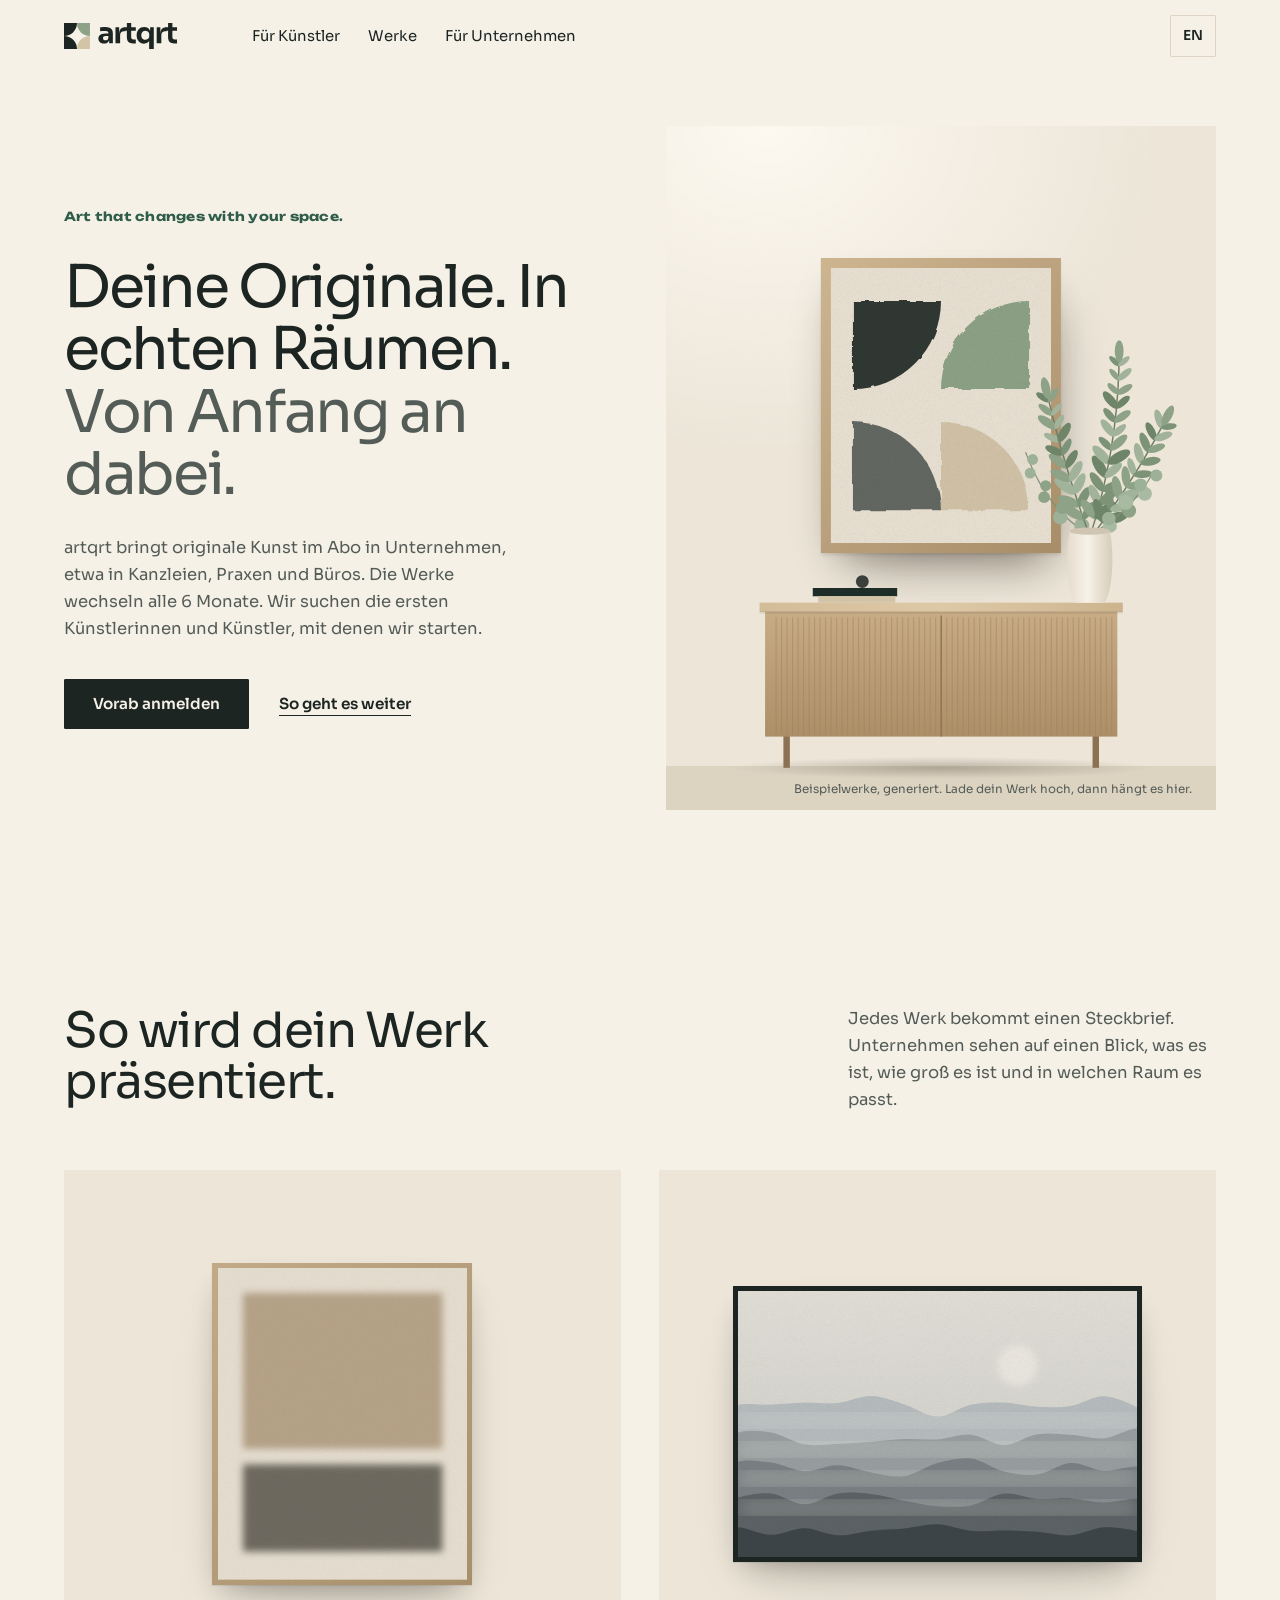
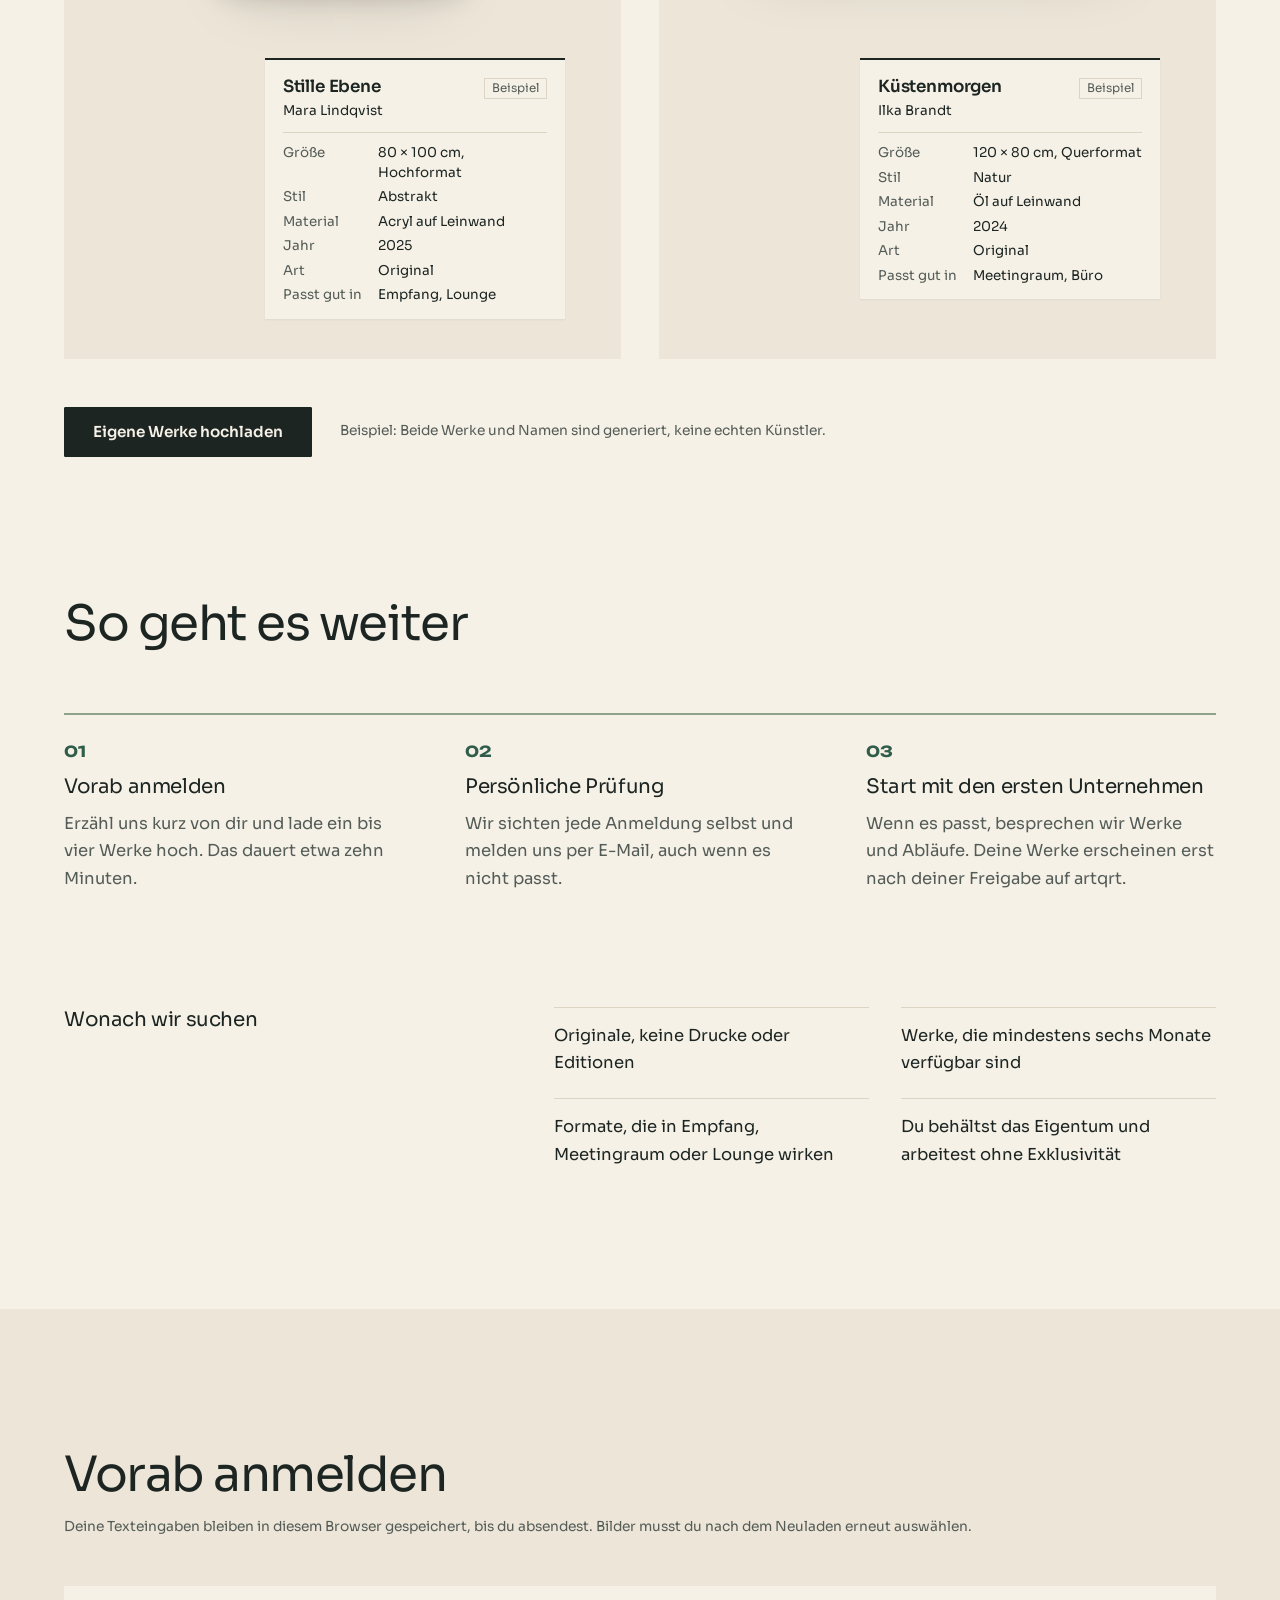
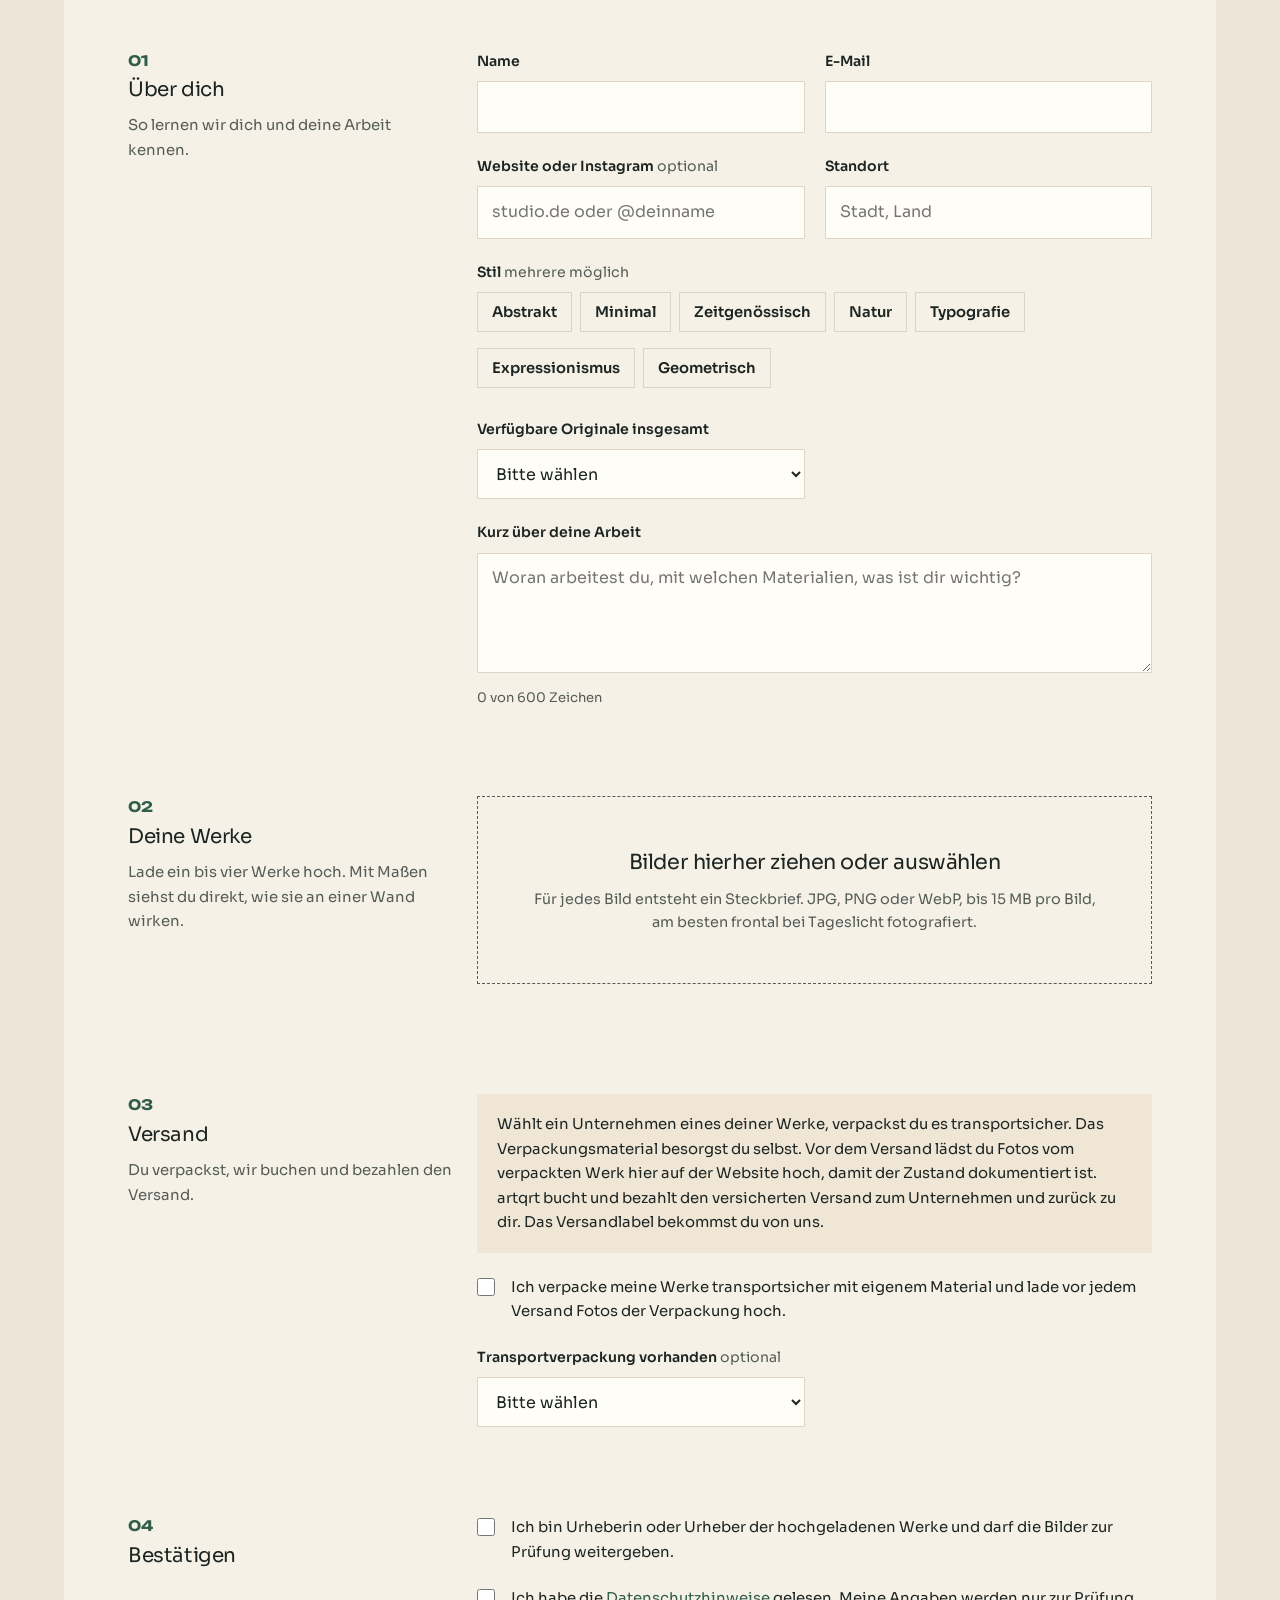
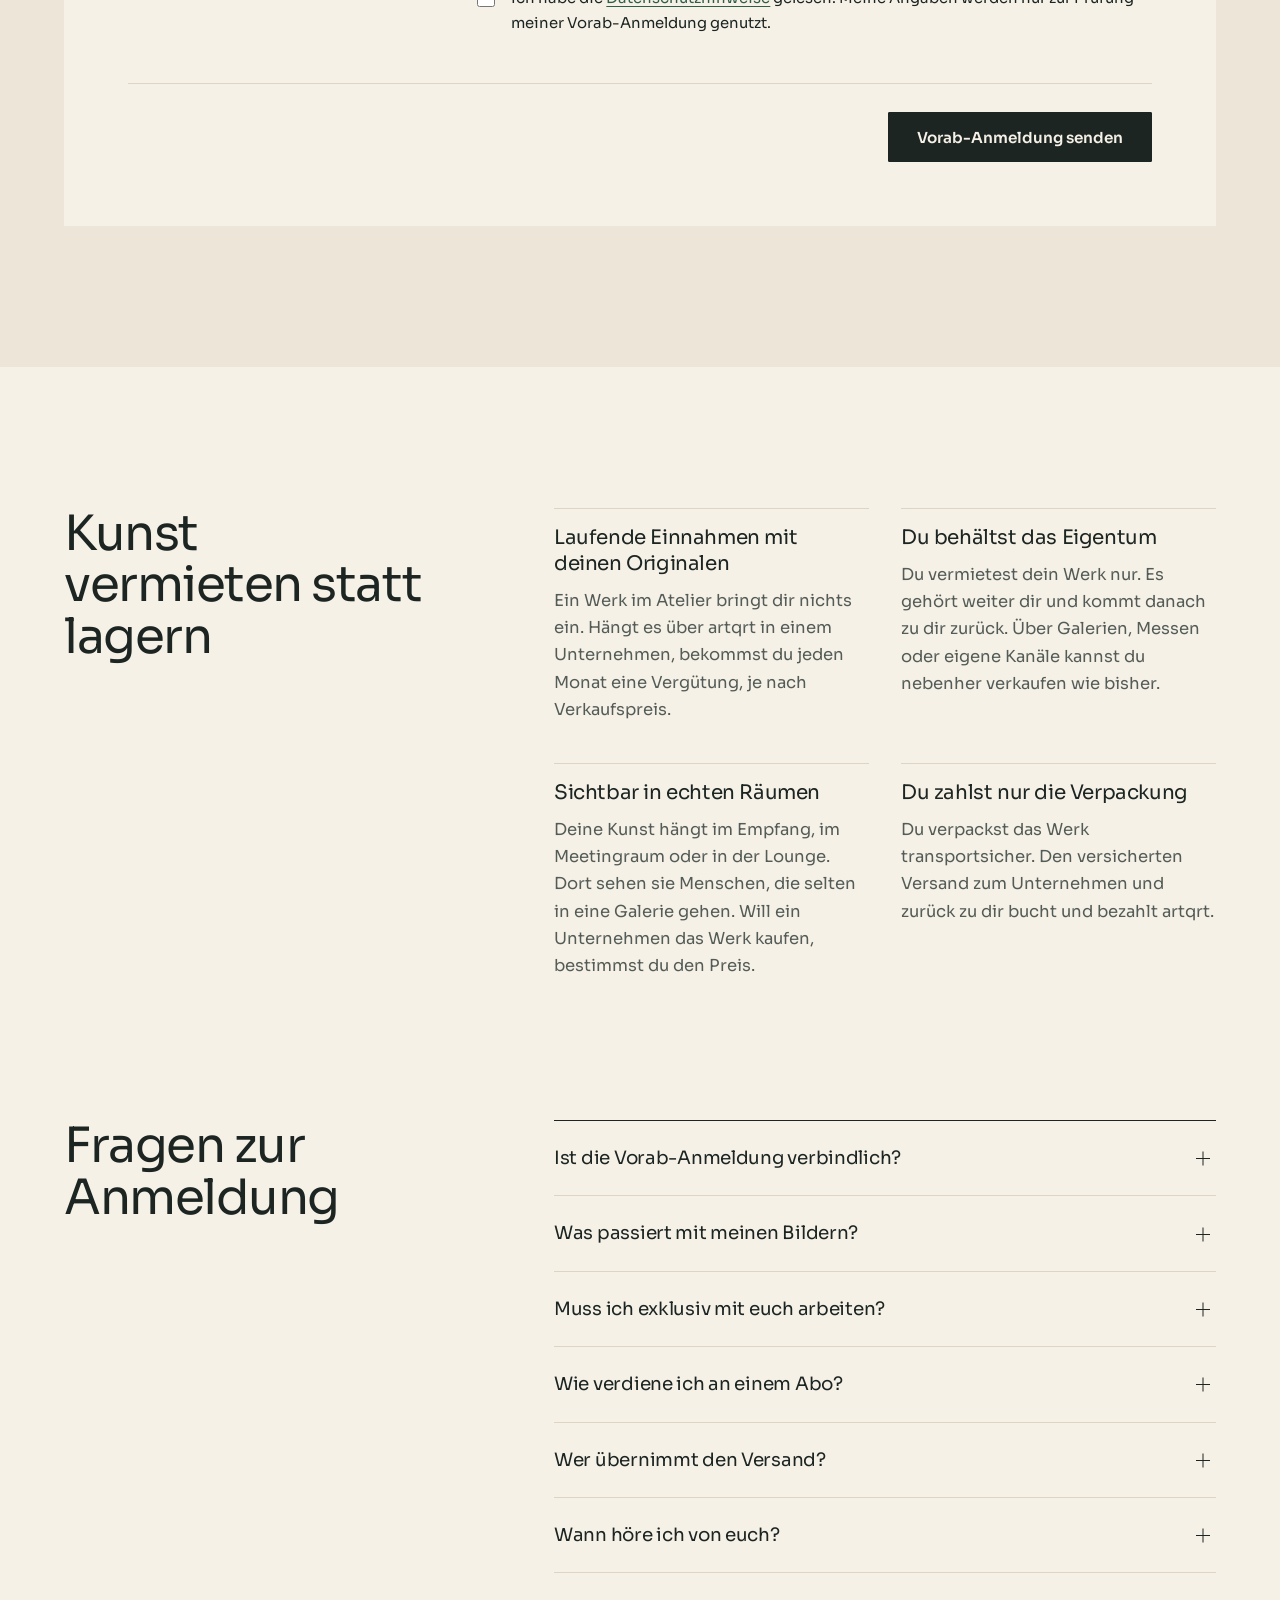
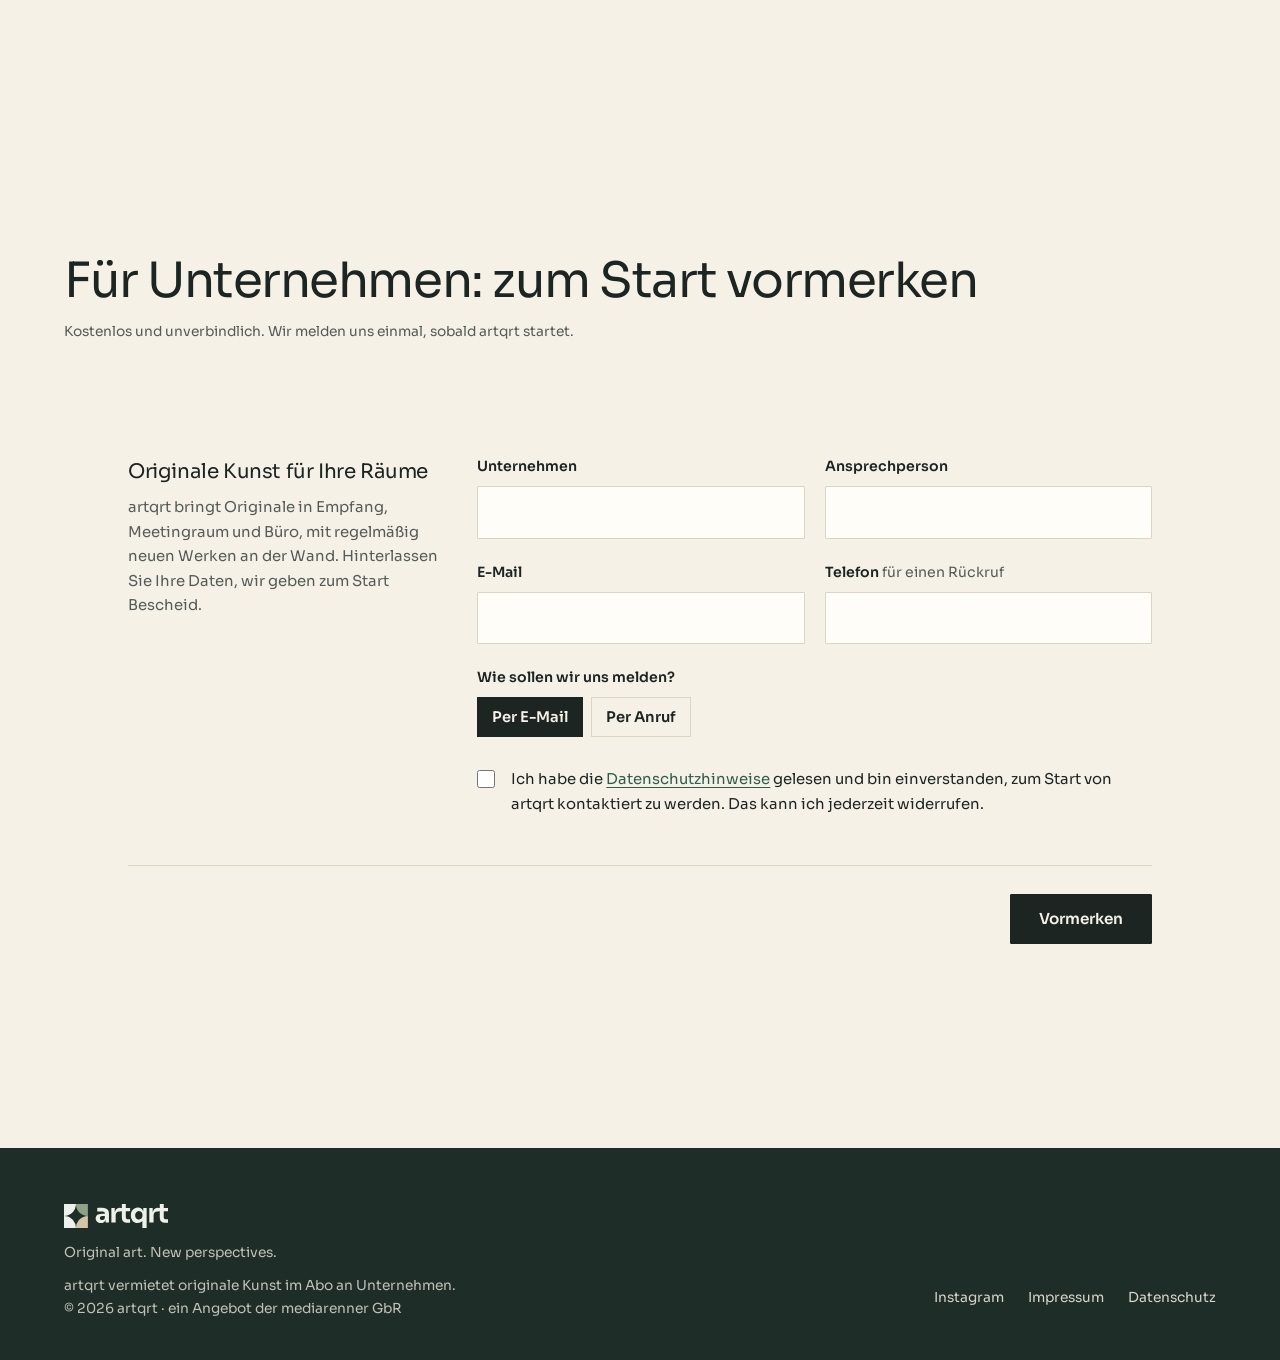
==== commit 33a05365: "One-Pager: Künstlervergütung ohne „Hälfte“ und ohne Prozent formuliert Co-Authored-By: Claude Opus 5" ====
--- a/index.html
+++ b/index.html
@@ -202,7 +202,7 @@
     <div class="wrap grid12 guide">
       <h2 id="guideh" data-en="Rent out your art instead of storing it">Kunst vermieten statt lagern</h2>
       <div class="guide-list">
-        <article><h3 data-en="Monthly income from your originals">Laufende Einnahmen mit deinen Originalen</h3><p data-en="A work in the studio earns you nothing. When it hangs in a company through artqrt, you get half of the rent every month.">Ein Werk im Atelier bringt dir nichts ein. Hängt es über artqrt in einem Unternehmen, bekommst du jeden Monat die Hälfte der Miete.</p></article>
+        <article><h3 data-en="Monthly income from your originals">Laufende Einnahmen mit deinen Originalen</h3><p data-en="A work in the studio earns you nothing. When it hangs in a company through artqrt, you get a monthly payment, depending on its sale price.">Ein Werk im Atelier bringt dir nichts ein. Hängt es über artqrt in einem Unternehmen, bekommst du jeden Monat eine Vergütung, je nach Verkaufspreis.</p></article>
         <article><h3 data-en="You keep ownership">Du behältst das Eigentum</h3><p data-en="You only rent out your work. It stays yours and comes back to you afterwards. You can keep selling through galleries, fairs or your own channels as before.">Du vermietest dein Werk nur. Es gehört weiter dir und kommt danach zu dir zurück. Über Galerien, Messen oder eigene Kanäle kannst du nebenher verkaufen wie bisher.</p></article>
         <article><h3 data-en="Seen in real rooms">Sichtbar in echten Räumen</h3><p data-en="Your art hangs in a reception, a meeting room or a lounge. People see it there who rarely go to a gallery. If a company wants to buy the work, you set the price.">Deine Kunst hängt im Empfang, im Meetingraum oder in der Lounge. Dort sehen sie Menschen, die selten in eine Galerie gehen. Will ein Unternehmen das Werk kaufen, bestimmst du den Preis.</p></article>
         <article><h3 data-en="You only pay for the packaging">Du zahlst nur die Verpackung</h3><p data-en="You pack the work safely for transport. artqrt books and pays for the insured shipping to the company and back to you.">Du verpackst das Werk transportsicher. Den versicherten Versand zum Unternehmen und zurück zu dir bucht und bezahlt artqrt.</p></article>
@@ -296,7 +296,7 @@
   const list = (f, and) => { const x = tiers.map(f); return x.slice(0, -1).join(", ") + and + x[x.length - 1]; };
   const de = list((t, i) => `${G.money(t.rent * sh / 100)} ${i ? "" : "bei einem Verkaufspreis "}bis ${lim(t.upTo)}`, " und ");
   const en = list((t, i) => `${G.money(t.rent * sh / 100)} ${i ? "" : "for a sale price "}up to ${lim(t.upTo)}`, " and ");
-  document.getElementById("faqPay").textContent = T(`Du erhältst ${sh} % der Miete für dein Werk, jeden Monat. Wie hoch die Miete ist, hängt vom Verkaufspreis ab, den du festlegst. Pro Werk und Monat sind das ${de}. Bei Werken über ${lim(tiers[tiers.length-1].upTo)} sind es 1,25 % des Verkaufspreises im Monat, mindestens 150 €. Möchte ein Unternehmen ein Werk kaufen, gilt dein Verkaufspreis.`,`You receive ${sh}% of the rent for your work, every month. The rent depends on the sale price you set. Per work and month that is ${en}. For works over ${lim(tiers[tiers.length-1].upTo)} it is 1.25% of the sale price per month, at least 150 €. If a company wants to buy a work, your sale price applies.`); }
+  document.getElementById("faqPay").textContent = T(`Du bekommst jeden Monat eine Vergütung für dein Werk, solange es hängt. Wie hoch sie ist, hängt vom Verkaufspreis ab, den du festlegst. Pro Werk und Monat sind das ${de}. Bei Werken über ${lim(tiers[tiers.length-1].upTo)} sind es 1,25 % des Verkaufspreises im Monat, mindestens 150 €. Möchte ein Unternehmen ein Werk kaufen, gilt dein Verkaufspreis.`,`You get a monthly payment for your work for as long as it hangs. The amount depends on the sale price you set. Per work and month that is ${en}. For works over ${lim(tiers[tiers.length-1].upTo)} it is 1.25% of the sale price per month, at least 150 €. If a company wants to buy a work, your sale price applies.`); }
 
 
 /* ===== Styles chips ===== */
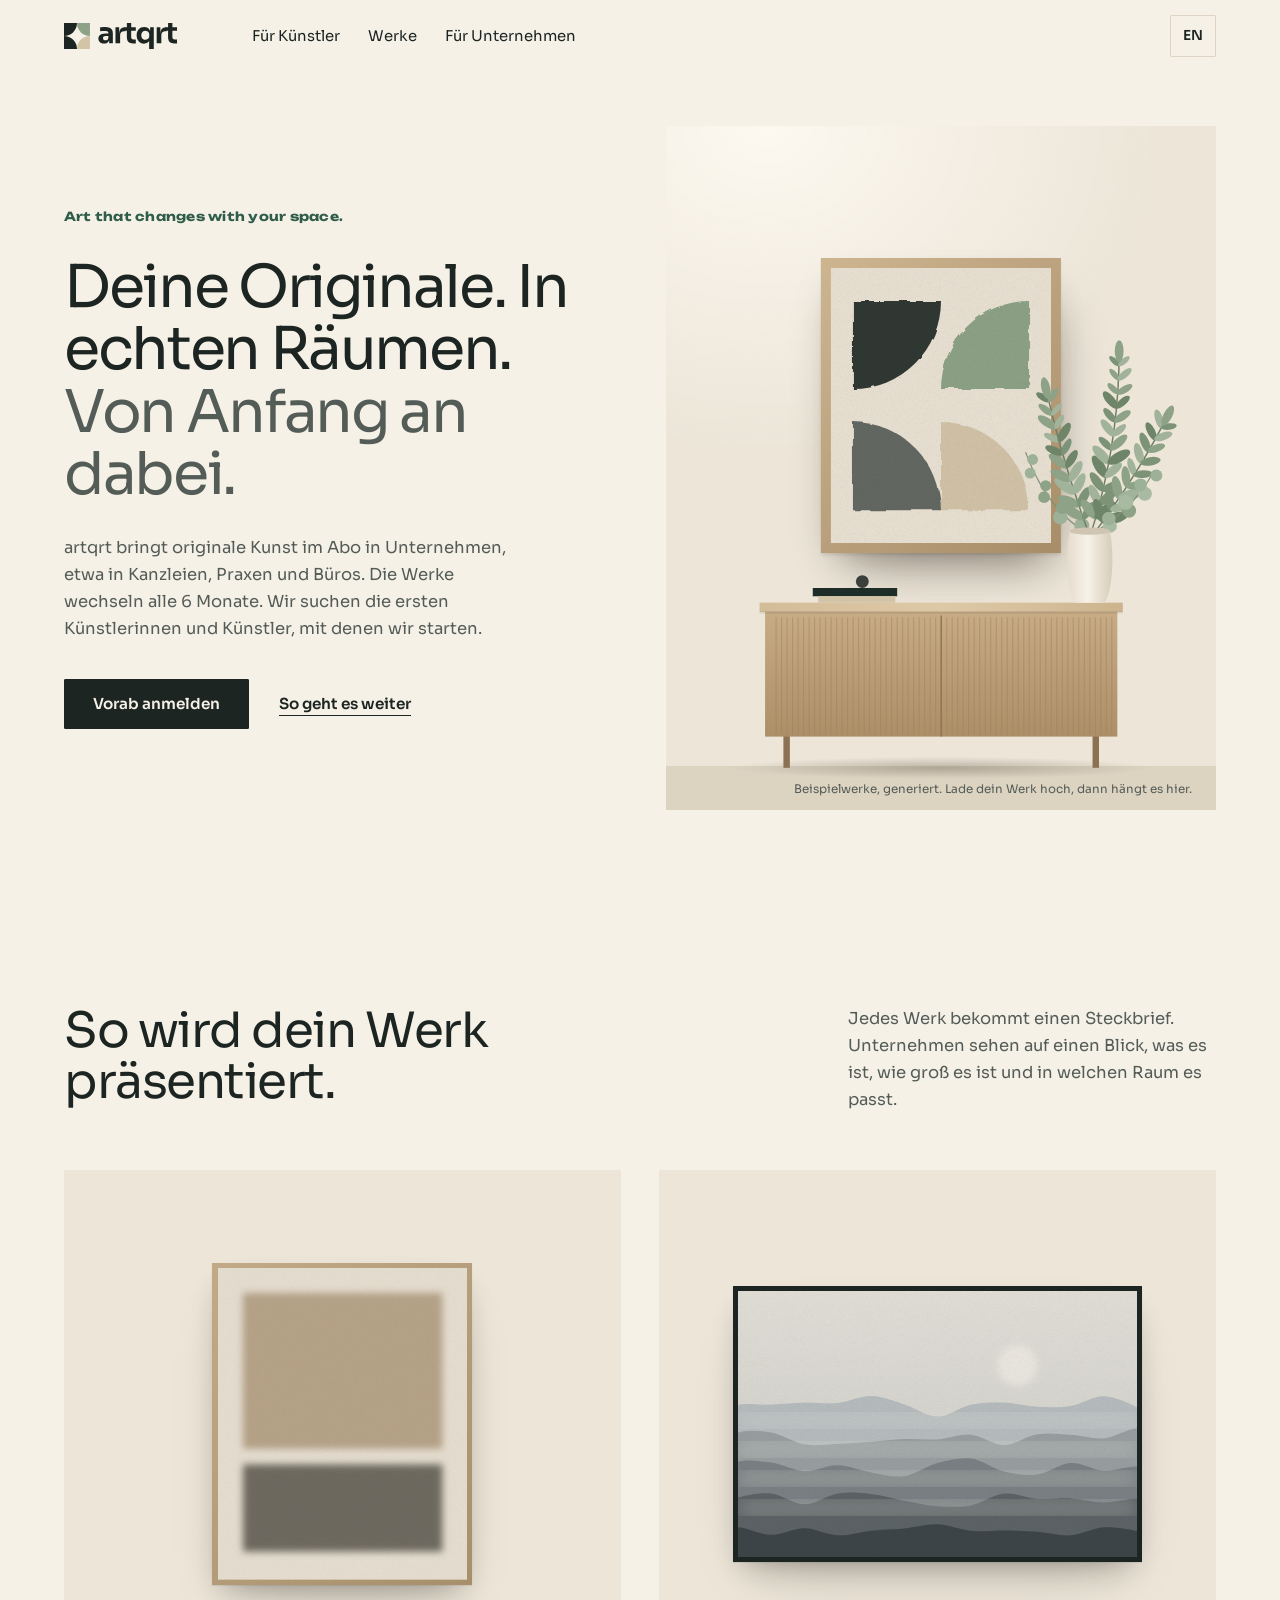
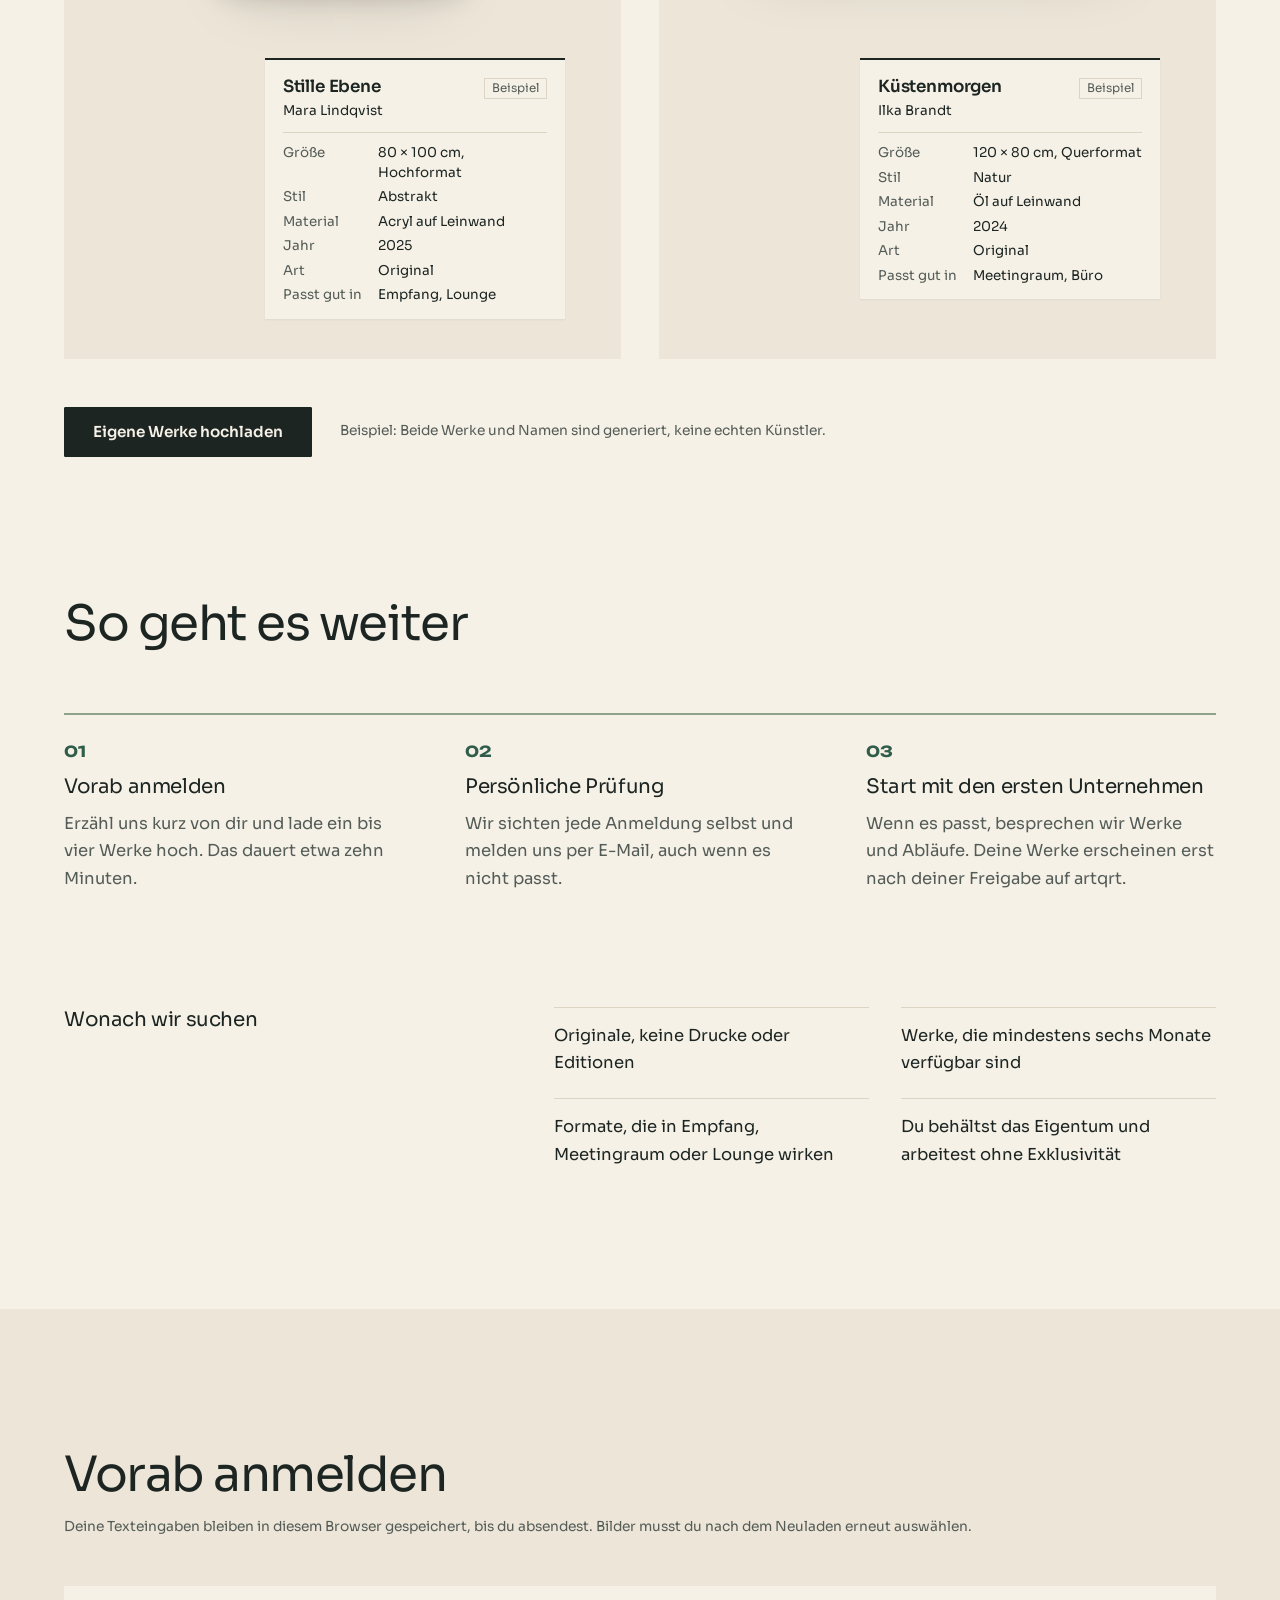
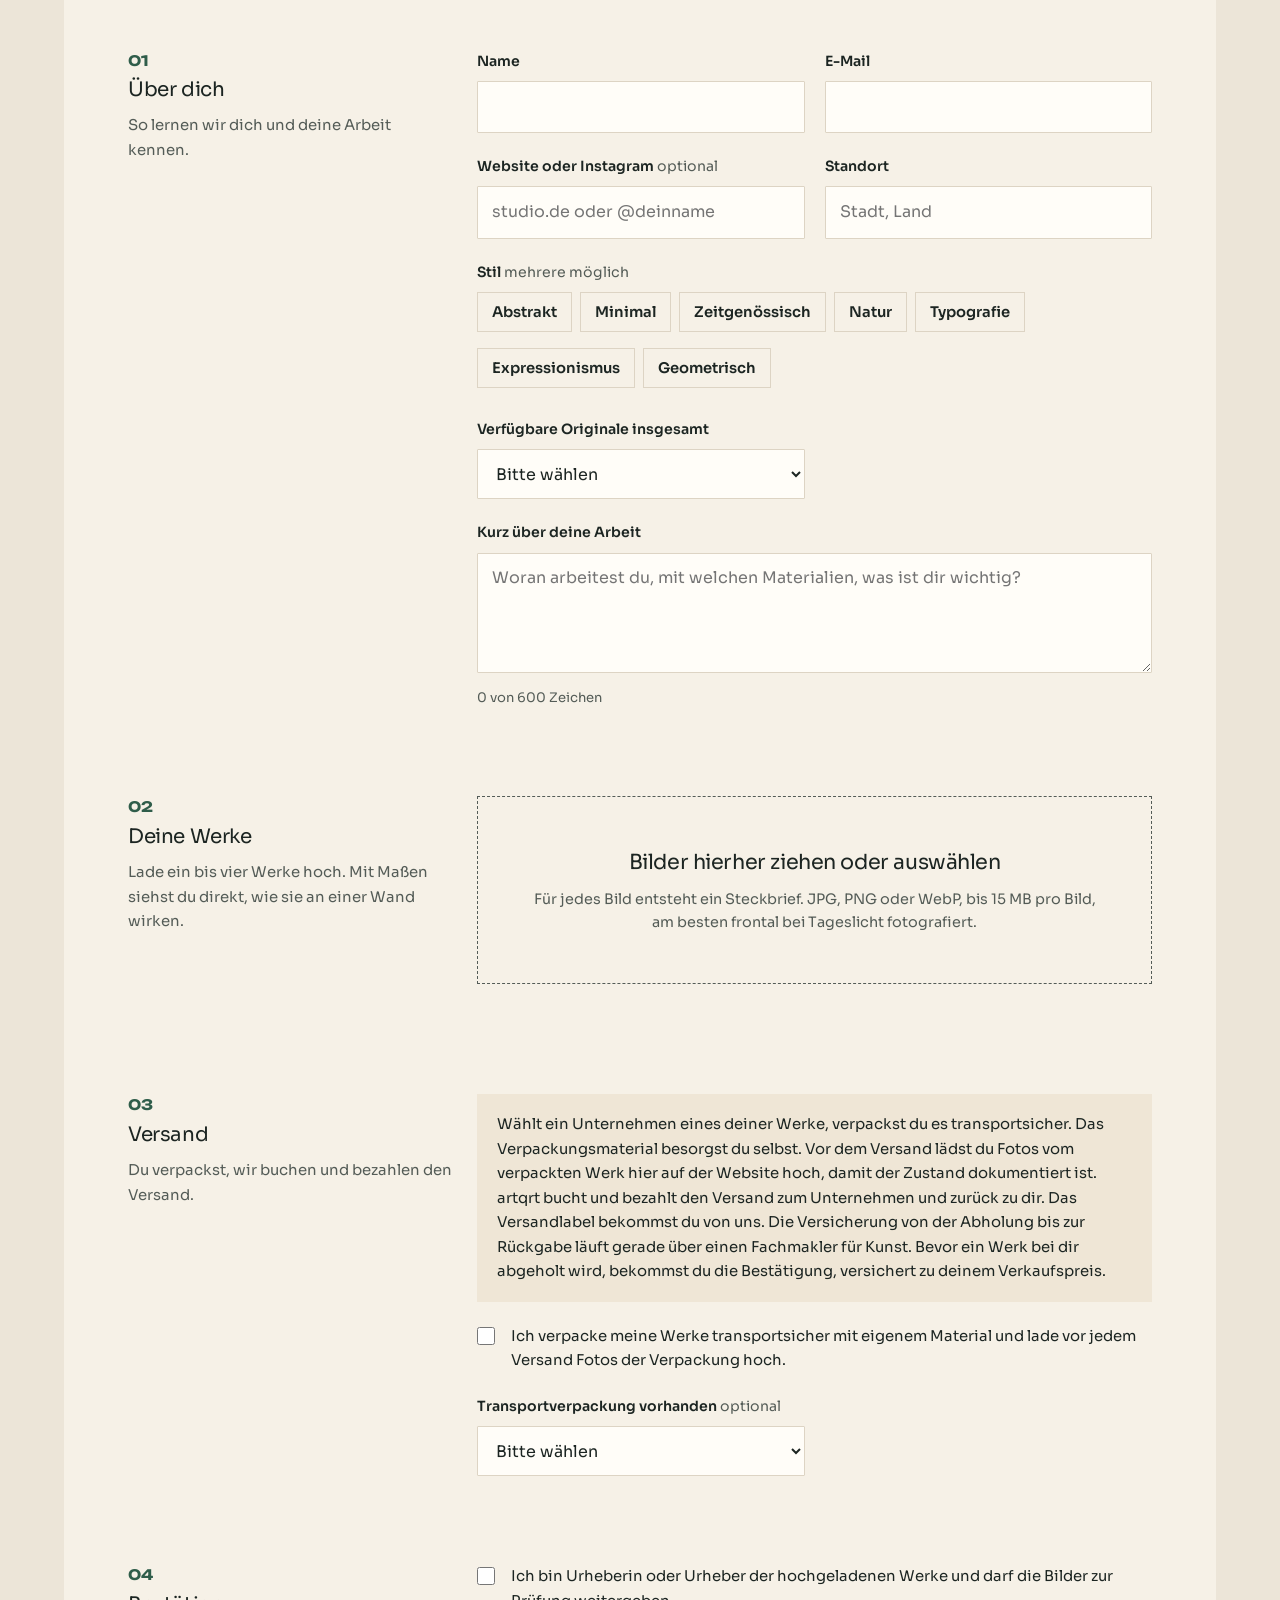
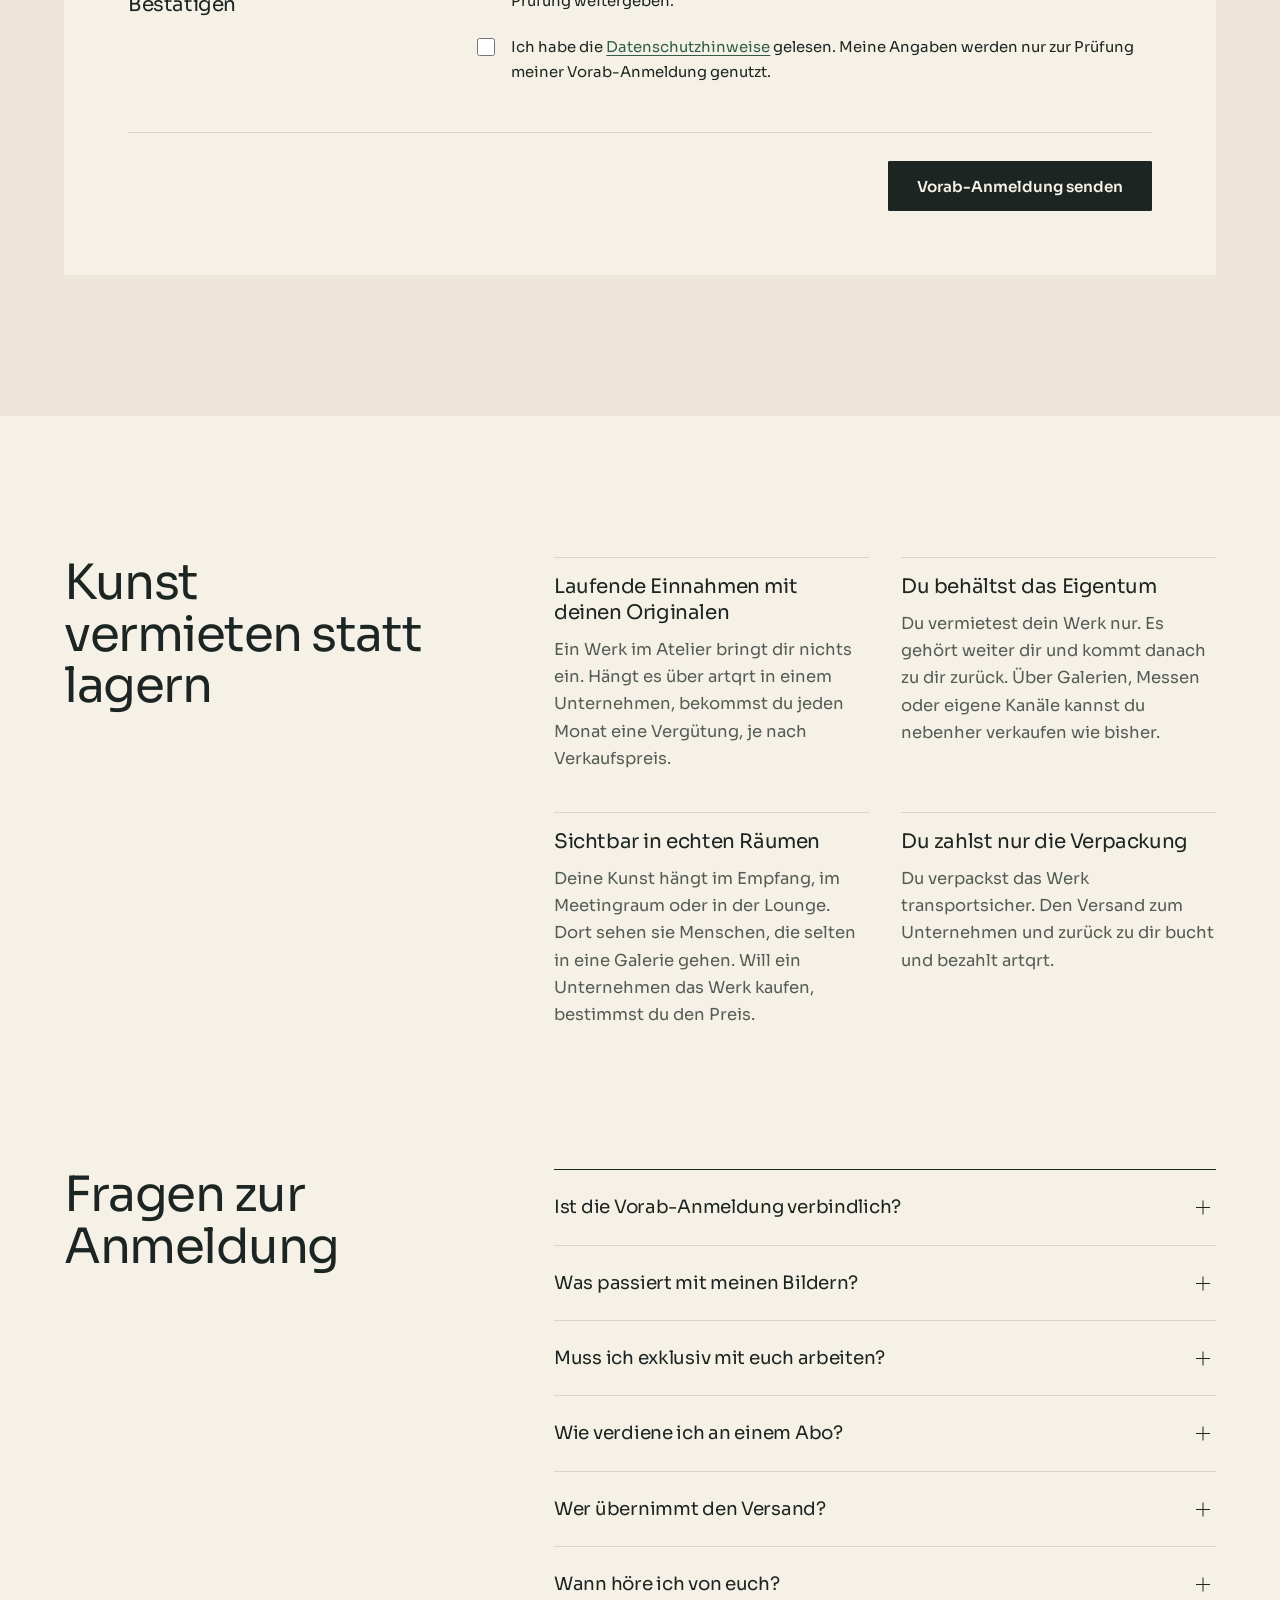
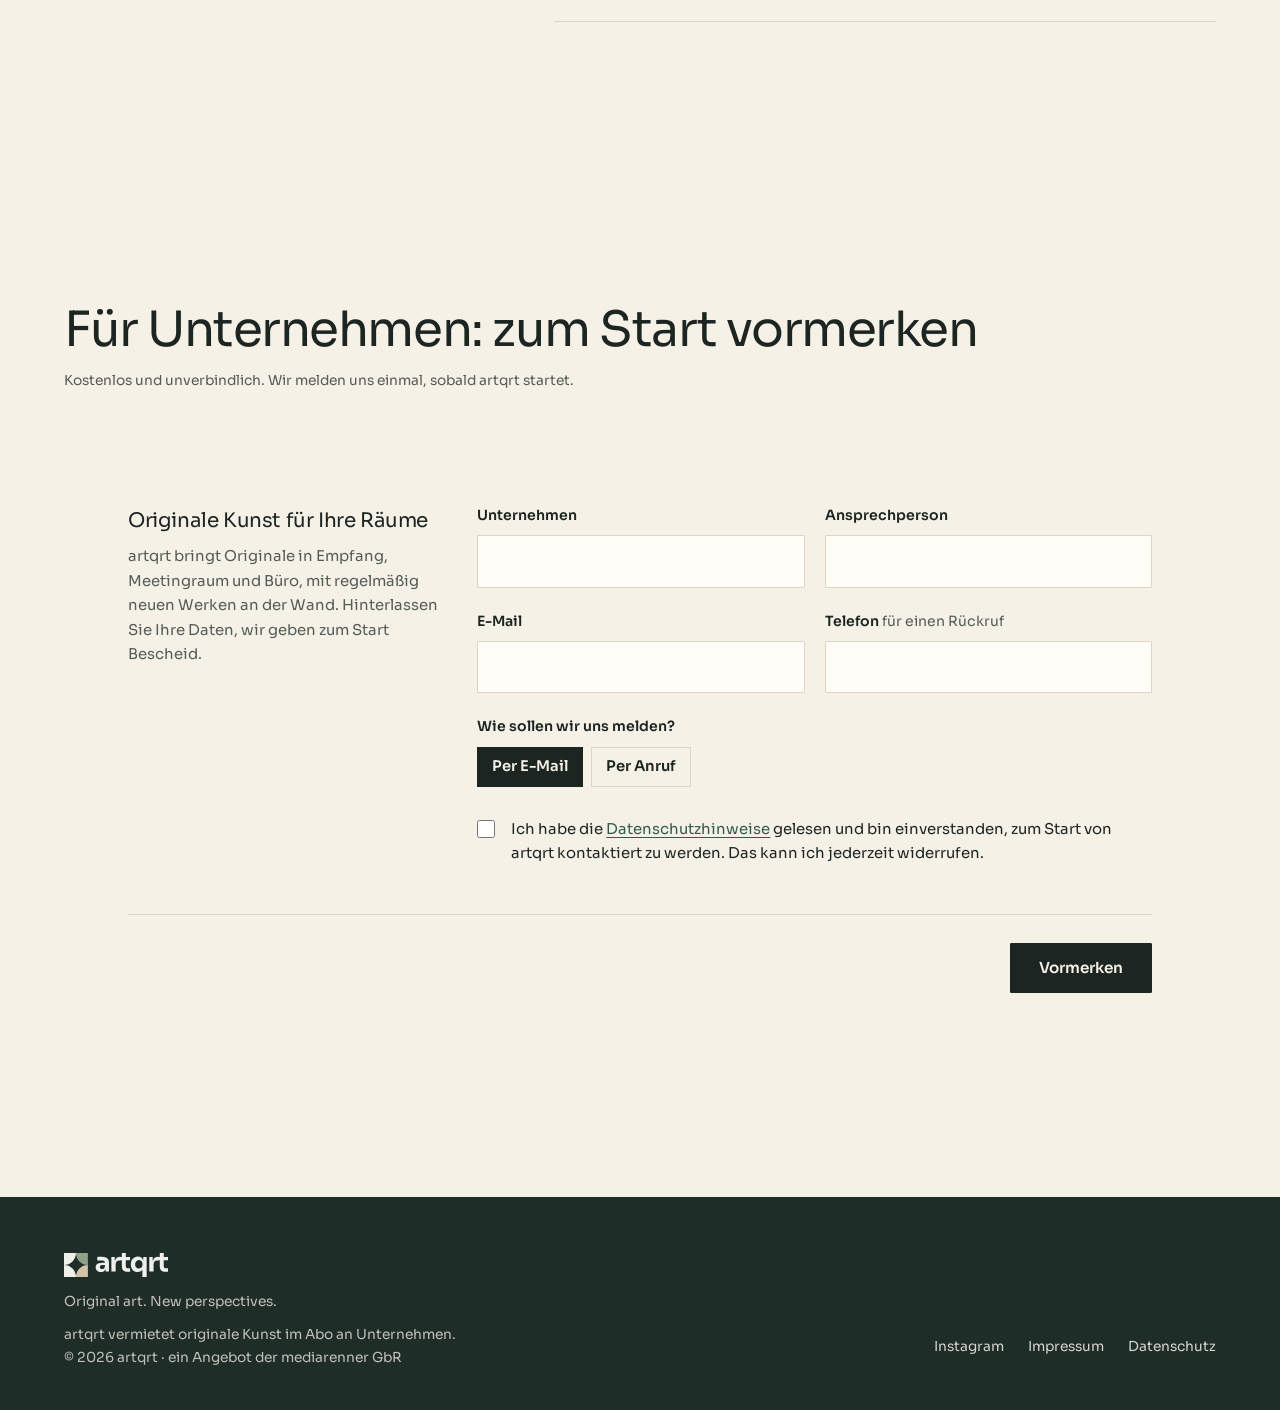
==== commit 775b3110: "One-Pager: Versicherung mit Standardformulierung statt „versicherter Versand“ Co-Authored-By: Claude" ====
--- a/index.html
+++ b/index.html
@@ -17,7 +17,7 @@
 <meta property="og:image:height" content="630">
 <meta property="og:image:alt" content="artqrt: originale Kunst im Abo für Unternehmen">
 <meta name="twitter:card" content="summary_large_image">
-<script type="application/ld+json">{"@context": "https://schema.org", "@graph": [{"@type": "Organization", "@id": "https://www.artqrt.de/#org", "name": "artqrt", "legalName": "mediarenner GbR", "description": "artqrt vermietet originale Kunst im Abo an Unternehmen. Die Werke wechseln alle 6 Monate, Versand und Versicherung sind im Preis enthalten.", "url": "https://www.artqrt.de/", "logo": "https://www.artqrt.de/assets/logo.svg", "email": "info@artqrt.de", "telephone": "+49 176 47305606", "vatID": "DE364329565", "address": {"@type": "PostalAddress", "streetAddress": "Liskircherstraße 17", "postalCode": "93049", "addressLocality": "Regensburg", "addressCountry": "DE"}, "slogan": "Art that changes with your space.", "sameAs": ["https://www.instagram.com/artqrt.official/"]}, {"@type": "BreadcrumbList", "itemListElement": [{"@type": "ListItem", "position": 1, "name": "artqrt", "item": "https://www.artqrt.de/"}, {"@type": "ListItem", "position": 2, "name": "Für Künstler", "item": "https://www.artqrt.de/"}]}, {"@type": "FAQPage", "mainEntity": [{"@type": "Question", "name": "Ist die Vorab-Anmeldung verbindlich?", "acceptedAnswer": {"@type": "Answer", "text": "Nein. Sie ist kostenlos und unverbindlich. Eine Vereinbarung schließen wir erst, wenn beide Seiten zusammenarbeiten möchten."}}, {"@type": "Question", "name": "Was passiert mit meinen Bildern?", "acceptedAnswer": {"@type": "Answer", "text": "Wir nutzen sie nur, um deine Vorab-Anmeldung zu prüfen. Ohne deine ausdrückliche Zustimmung wird nichts veröffentlicht."}}, {"@type": "Question", "name": "Muss ich exklusiv mit euch arbeiten?", "acceptedAnswer": {"@type": "Answer", "text": "Nein. Deine Werke bleiben dein Eigentum. Du verkaufst weiter über Galerien, Messen oder deine eigenen Kanäle."}}, {"@type": "Question", "name": "Wer übernimmt den Versand?", "acceptedAnswer": {"@type": "Answer", "text": "Du verpackst das Werk transportsicher mit eigenem Material und lädst Fotos der Verpackung hoch. artqrt bucht und bezahlt den versicherten Versand zum Unternehmen und zurück zu dir."}}, {"@type": "Question", "name": "Wann höre ich von euch?", "acceptedAnswer": {"@type": "Answer", "text": "Wir prüfen Vorab-Anmeldungen in der Reihenfolge des Eingangs und melden uns bei allen, auch wenn es aktuell nicht passt."}}]}]}</script>
+<script type="application/ld+json">{"@context": "https://schema.org", "@graph": [{"@type": "Organization", "@id": "https://www.artqrt.de/#org", "name": "artqrt", "legalName": "mediarenner GbR", "description": "artqrt vermietet originale Kunst im Abo an Unternehmen. Die Werke wechseln alle 6 Monate, der Versand ist im Preis enthalten.", "url": "https://www.artqrt.de/", "logo": "https://www.artqrt.de/assets/logo.svg", "email": "info@artqrt.de", "telephone": "+49 176 47305606", "vatID": "DE364329565", "address": {"@type": "PostalAddress", "streetAddress": "Liskircherstraße 17", "postalCode": "93049", "addressLocality": "Regensburg", "addressCountry": "DE"}, "slogan": "Art that changes with your space.", "sameAs": ["https://www.instagram.com/artqrt.official/"]}, {"@type": "BreadcrumbList", "itemListElement": [{"@type": "ListItem", "position": 1, "name": "artqrt", "item": "https://www.artqrt.de/"}, {"@type": "ListItem", "position": 2, "name": "Für Künstler", "item": "https://www.artqrt.de/"}]}, {"@type": "FAQPage", "mainEntity": [{"@type": "Question", "name": "Ist die Vorab-Anmeldung verbindlich?", "acceptedAnswer": {"@type": "Answer", "text": "Nein. Sie ist kostenlos und unverbindlich. Eine Vereinbarung schließen wir erst, wenn beide Seiten zusammenarbeiten möchten."}}, {"@type": "Question", "name": "Was passiert mit meinen Bildern?", "acceptedAnswer": {"@type": "Answer", "text": "Wir nutzen sie nur, um deine Vorab-Anmeldung zu prüfen. Ohne deine ausdrückliche Zustimmung wird nichts veröffentlicht."}}, {"@type": "Question", "name": "Muss ich exklusiv mit euch arbeiten?", "acceptedAnswer": {"@type": "Answer", "text": "Nein. Deine Werke bleiben dein Eigentum. Du verkaufst weiter über Galerien, Messen oder deine eigenen Kanäle."}}, {"@type": "Question", "name": "Wer übernimmt den Versand?", "acceptedAnswer": {"@type": "Answer", "text": "Du verpackst das Werk transportsicher mit eigenem Material und lädst Fotos der Verpackung hoch. artqrt bucht und bezahlt den Versand zum Unternehmen und zurück zu dir. Die Versicherung von der Abholung bis zur Rückgabe läuft gerade über einen Fachmakler für Kunst. Bevor ein Werk bei dir abgeholt wird, bekommst du die Bestätigung, versichert zu deinem Verkaufspreis."}}, {"@type": "Question", "name": "Wann höre ich von euch?", "acceptedAnswer": {"@type": "Answer", "text": "Wir prüfen Vorab-Anmeldungen in der Reihenfolge des Eingangs und melden uns bei allen, auch wenn es aktuell nicht passt."}}]}]}</script>
 <link rel="icon" href="assets/favicon.svg" type="image/svg+xml">
 <meta name="theme-color" content="#F6F1E7">
 <meta name="color-scheme" content="light">
@@ -167,7 +167,7 @@
         <fieldset>
           <div class="fs-title"><div class="n">03</div><h3 data-en="Shipping">Versand</h3><p data-en="You pack, we book and pay for shipping.">Du verpackst, wir buchen und bezahlen den Versand.</p></div>
           <div class="fs-body">
-            <details class="field full ship-info" id="shipInfo" open><summary data-en="How shipping works">So läuft der Versand</summary><p data-en="When a company chooses one of your works, you pack it so it&#x27;s safe for transport. You get the packaging material yourself. Before shipping you upload photos of the packed work here on the website, so its condition is documented. artqrt books and pays for insured shipping to the company and back to you, and sends you the shipping label.">Wählt ein Unternehmen eines deiner Werke, verpackst du es transportsicher. Das Verpackungsmaterial besorgst du selbst. Vor dem Versand lädst du Fotos vom verpackten Werk hier auf der Website hoch, damit der Zustand dokumentiert ist. artqrt bucht und bezahlt den versicherten Versand zum Unternehmen und zurück zu dir. Das Versandlabel bekommst du von uns.</p></details>
+            <details class="field full ship-info" id="shipInfo" open><summary data-en="How shipping works">So läuft der Versand</summary><p data-en="When a company chooses one of your works, you pack it so it&#x27;s safe for transport. You get the packaging material yourself. Before shipping you upload photos of the packed work here on the website, so its condition is documented. artqrt books and pays for shipping to the company and back to you, and sends you the shipping label. Insurance from pickup to return is currently being arranged through a specialist art broker. Before a work is picked up from you, you will receive confirmation that it is insured at your sale price.">Wählt ein Unternehmen eines deiner Werke, verpackst du es transportsicher. Das Verpackungsmaterial besorgst du selbst. Vor dem Versand lädst du Fotos vom verpackten Werk hier auf der Website hoch, damit der Zustand dokumentiert ist. artqrt bucht und bezahlt den Versand zum Unternehmen und zurück zu dir. Das Versandlabel bekommst du von uns. Die Versicherung von der Abholung bis zur Rückgabe läuft gerade über einen Fachmakler für Kunst. Bevor ein Werk bei dir abgeholt wird, bekommst du die Bestätigung, versichert zu deinem Verkaufspreis.</p></details>
             <div class="field full" id="shipField"><label class="check"><input type="checkbox" id="shipOk"><span data-en="I pack my works safely for transport with my own material and upload photos of the packaging before every shipment.">Ich verpacke meine Werke transportsicher mit eigenem Material und lade vor jedem Versand Fotos der Verpackung hoch.</span></label><div class="error" data-en="Please confirm that you&#x27;ll handle the packaging.">Bestätige bitte, dass du die Verpackung übernimmst.</div></div>
             <div class="field"><label for="pack" data-en="Transport packaging on hand &lt;span class=&quot;opt&quot;&gt;optional&lt;/span&gt;">Transportverpackung vorhanden <span class="opt">optional</span></label>
               <select id="pack" name="pack"><option value="" data-en="Please choose">Bitte wählen</option><option data-en="Yes, for all works">Ja, für alle Werke</option><option data-en="For some works">Für einige Werke</option><option data-en="No, I&#x27;ll get it when needed">Nein, besorge ich bei Bedarf</option></select></div>
@@ -205,7 +205,7 @@
         <article><h3 data-en="Monthly income from your originals">Laufende Einnahmen mit deinen Originalen</h3><p data-en="A work in the studio earns you nothing. When it hangs in a company through artqrt, you get a monthly payment, depending on its sale price.">Ein Werk im Atelier bringt dir nichts ein. Hängt es über artqrt in einem Unternehmen, bekommst du jeden Monat eine Vergütung, je nach Verkaufspreis.</p></article>
         <article><h3 data-en="You keep ownership">Du behältst das Eigentum</h3><p data-en="You only rent out your work. It stays yours and comes back to you afterwards. You can keep selling through galleries, fairs or your own channels as before.">Du vermietest dein Werk nur. Es gehört weiter dir und kommt danach zu dir zurück. Über Galerien, Messen oder eigene Kanäle kannst du nebenher verkaufen wie bisher.</p></article>
         <article><h3 data-en="Seen in real rooms">Sichtbar in echten Räumen</h3><p data-en="Your art hangs in a reception, a meeting room or a lounge. People see it there who rarely go to a gallery. If a company wants to buy the work, you set the price.">Deine Kunst hängt im Empfang, im Meetingraum oder in der Lounge. Dort sehen sie Menschen, die selten in eine Galerie gehen. Will ein Unternehmen das Werk kaufen, bestimmst du den Preis.</p></article>
-        <article><h3 data-en="You only pay for the packaging">Du zahlst nur die Verpackung</h3><p data-en="You pack the work safely for transport. artqrt books and pays for the insured shipping to the company and back to you.">Du verpackst das Werk transportsicher. Den versicherten Versand zum Unternehmen und zurück zu dir bucht und bezahlt artqrt.</p></article>
+        <article><h3 data-en="You only pay for the packaging">Du zahlst nur die Verpackung</h3><p data-en="You pack the work safely for transport. artqrt books and pays for shipping to the company and back to you.">Du verpackst das Werk transportsicher. Den Versand zum Unternehmen und zurück zu dir bucht und bezahlt artqrt.</p></article>
       </div>
     </div>
   </section>
@@ -218,7 +218,7 @@
         <details><summary data-en="What happens to my images?">Was passiert mit meinen Bildern?</summary><div class="ans" data-en="We only use them to review your pre-registration. Nothing is published without your explicit consent.">Wir nutzen sie nur, um deine Vorab-Anmeldung zu prüfen. Ohne deine ausdrückliche Zustimmung wird nichts veröffentlicht.</div></details>
         <details><summary data-en="Do I have to work with you exclusively?">Muss ich exklusiv mit euch arbeiten?</summary><div class="ans" data-en="No. Your works stay yours. You keep selling through galleries, fairs or your own channels.">Nein. Deine Werke bleiben dein Eigentum. Du verkaufst weiter über Galerien, Messen oder deine eigenen Kanäle.</div></details>
         <details><summary data-en="How do I earn from a subscription?">Wie verdiene ich an einem Abo?</summary><div class="ans" id="faqPay"></div></details>
-        <details><summary data-en="Who handles shipping?">Wer übernimmt den Versand?</summary><div class="ans" data-en="You pack the work safely for transport with your own material and upload photos of the packaging. artqrt books and pays for insured shipping to the company and back to you.">Du verpackst das Werk transportsicher mit eigenem Material und lädst Fotos der Verpackung hoch. artqrt bucht und bezahlt den versicherten Versand zum Unternehmen und zurück zu dir.</div></details>
+        <details><summary data-en="Who handles shipping?">Wer übernimmt den Versand?</summary><div class="ans" data-en="You pack the work safely for transport with your own material and upload photos of the packaging. artqrt books and pays for shipping to the company and back to you. Insurance from pickup to return is currently being arranged through a specialist art broker. Before a work is picked up from you, you will receive confirmation that it is insured at your sale price.">Du verpackst das Werk transportsicher mit eigenem Material und lädst Fotos der Verpackung hoch. artqrt bucht und bezahlt den Versand zum Unternehmen und zurück zu dir. Die Versicherung von der Abholung bis zur Rückgabe läuft gerade über einen Fachmakler für Kunst. Bevor ein Werk bei dir abgeholt wird, bekommst du die Bestätigung, versichert zu deinem Verkaufspreis.</div></details>
         <details><summary data-en="When will I hear from you?">Wann höre ich von euch?</summary><div class="ans" data-en="We review pre-registrations in the order they arrive and reply to everyone, even if it&#x27;s not a fit right now.">Wir prüfen Vorab-Anmeldungen in der Reihenfolge des Eingangs und melden uns bei allen, auch wenn es aktuell nicht passt.</div></details>
       </div>
     </div>
